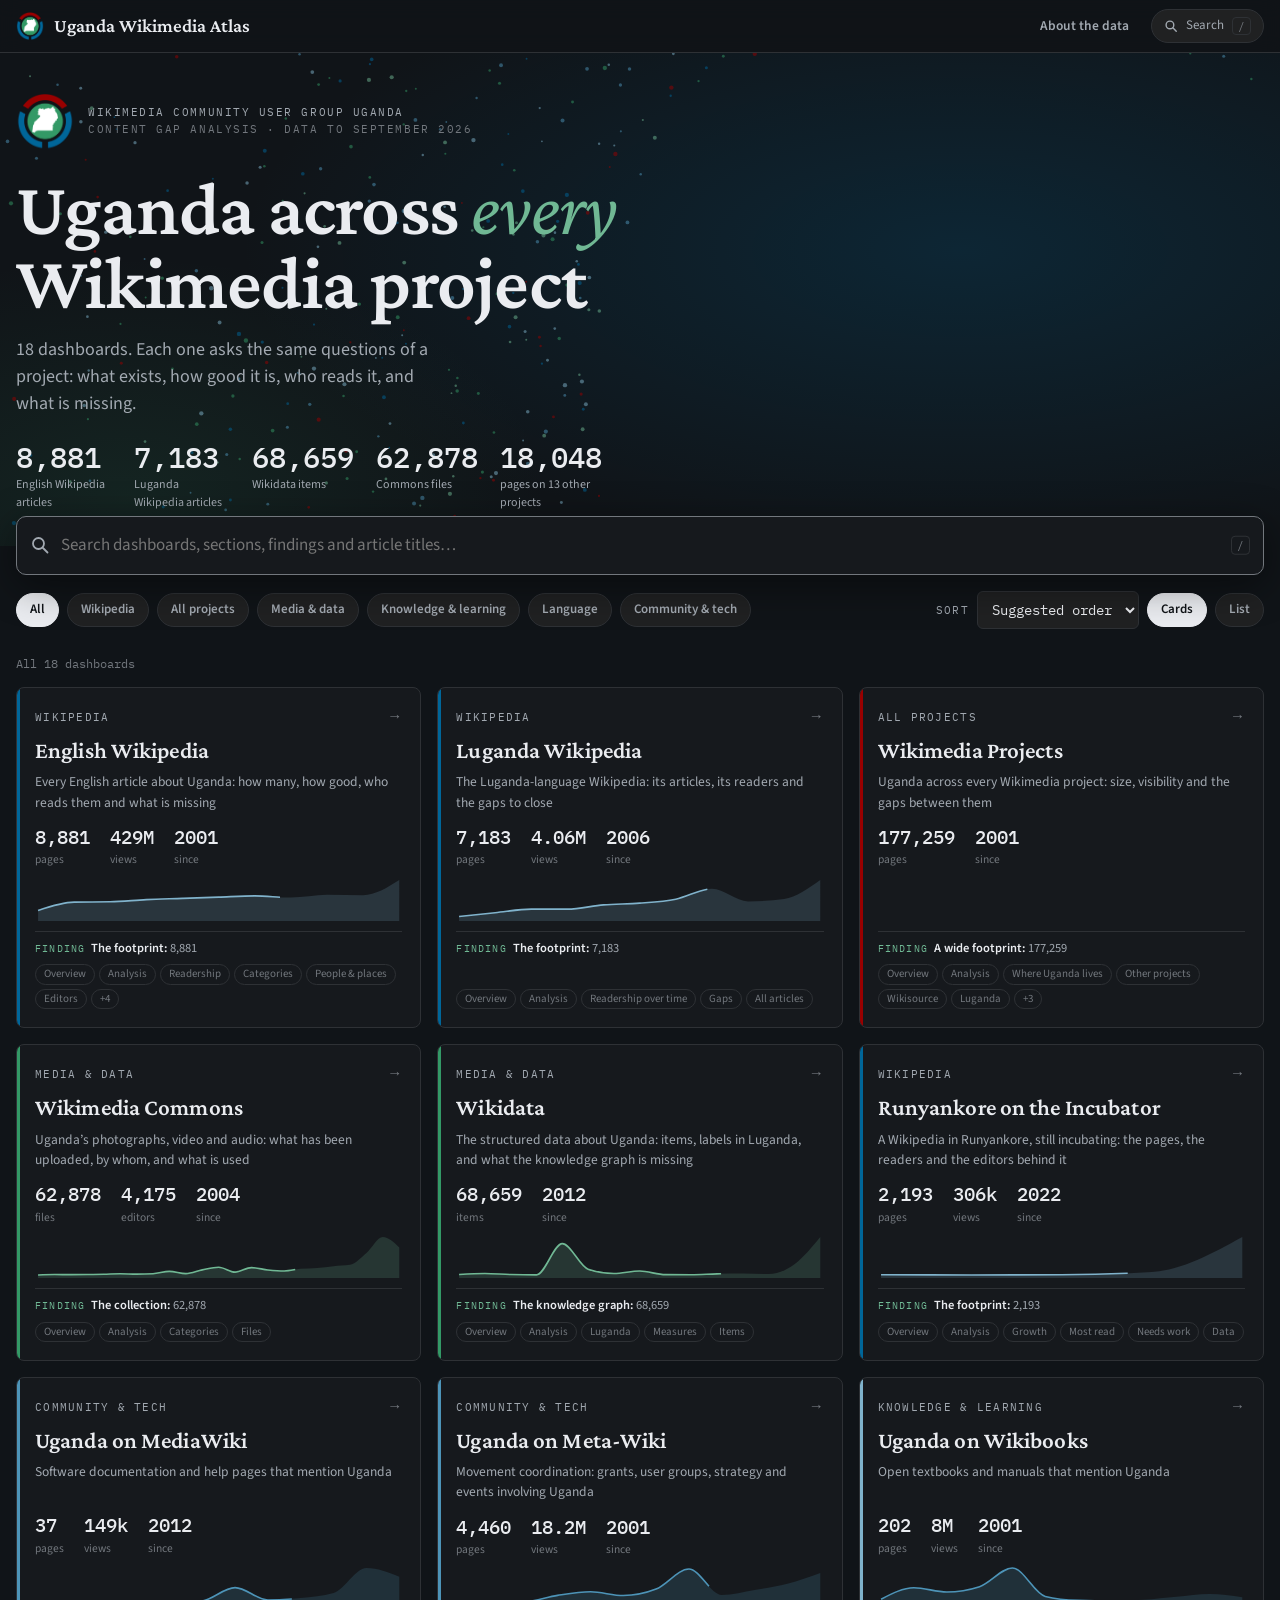
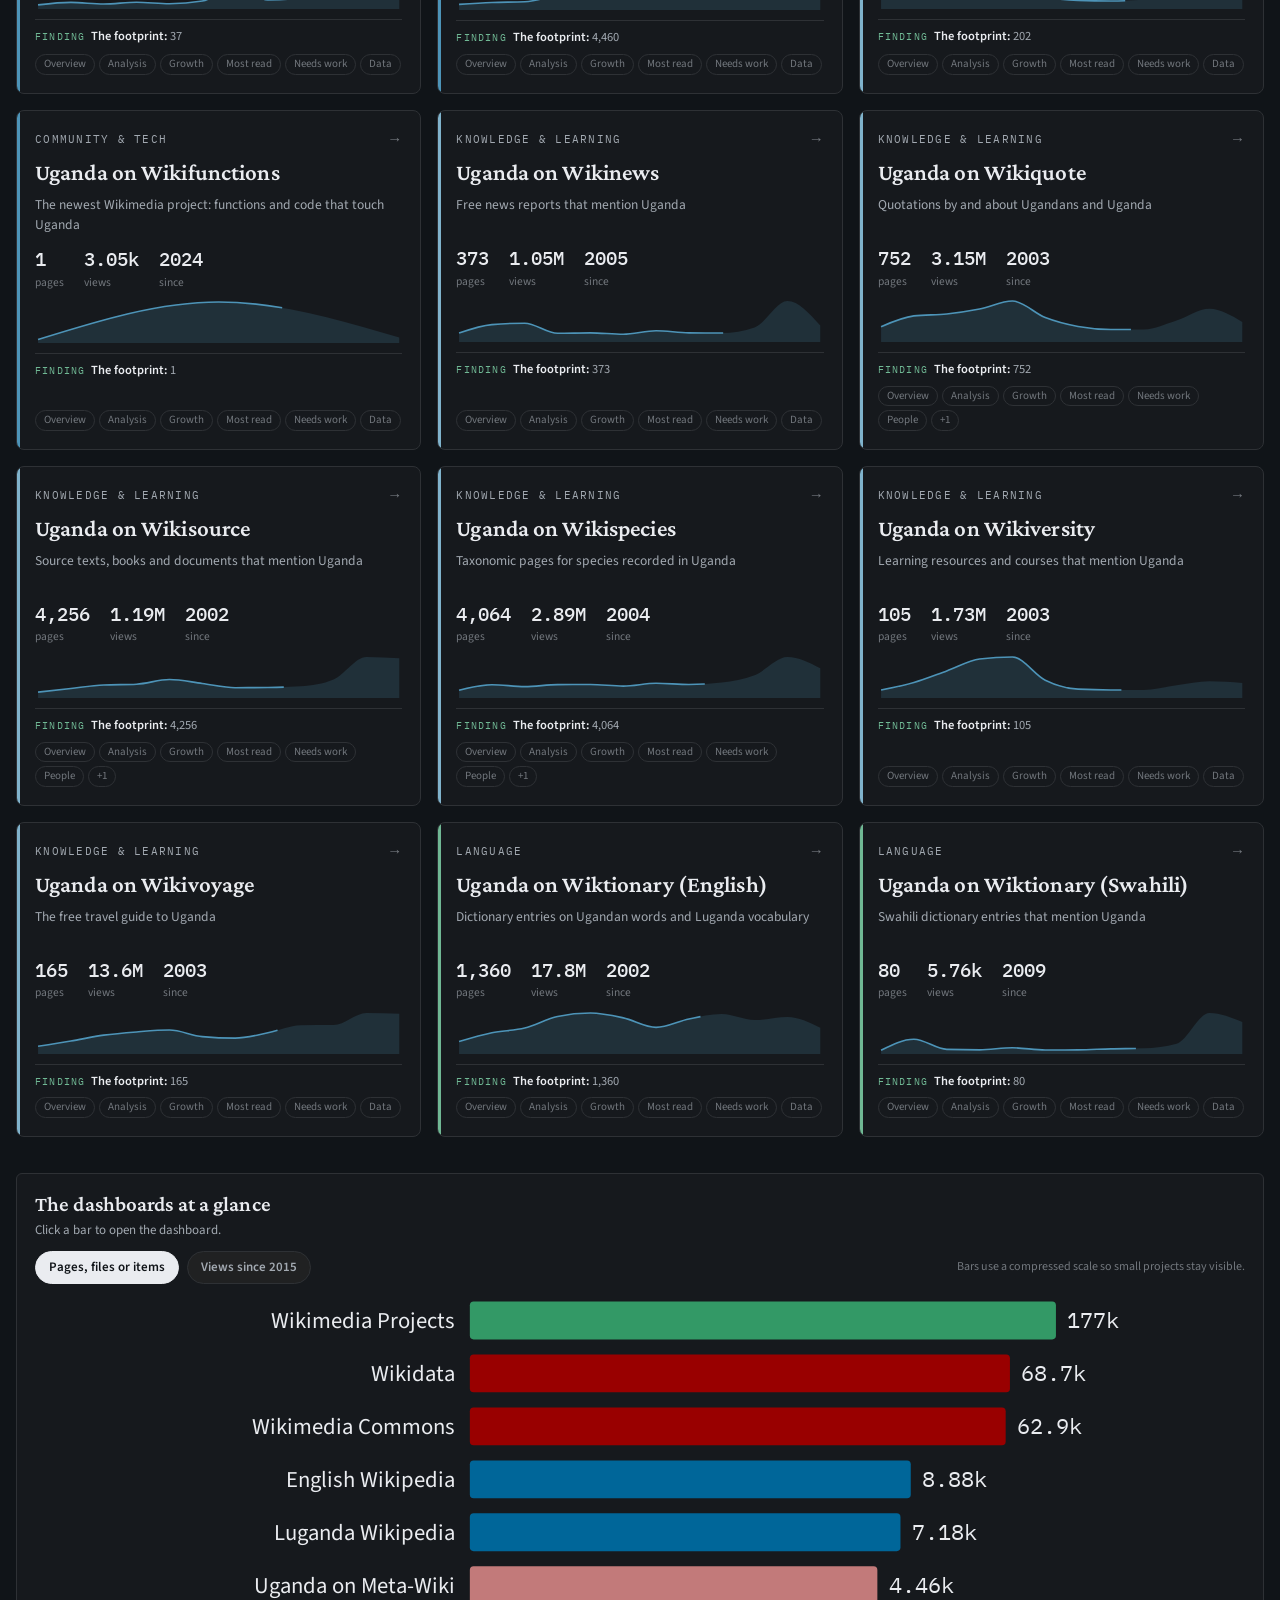
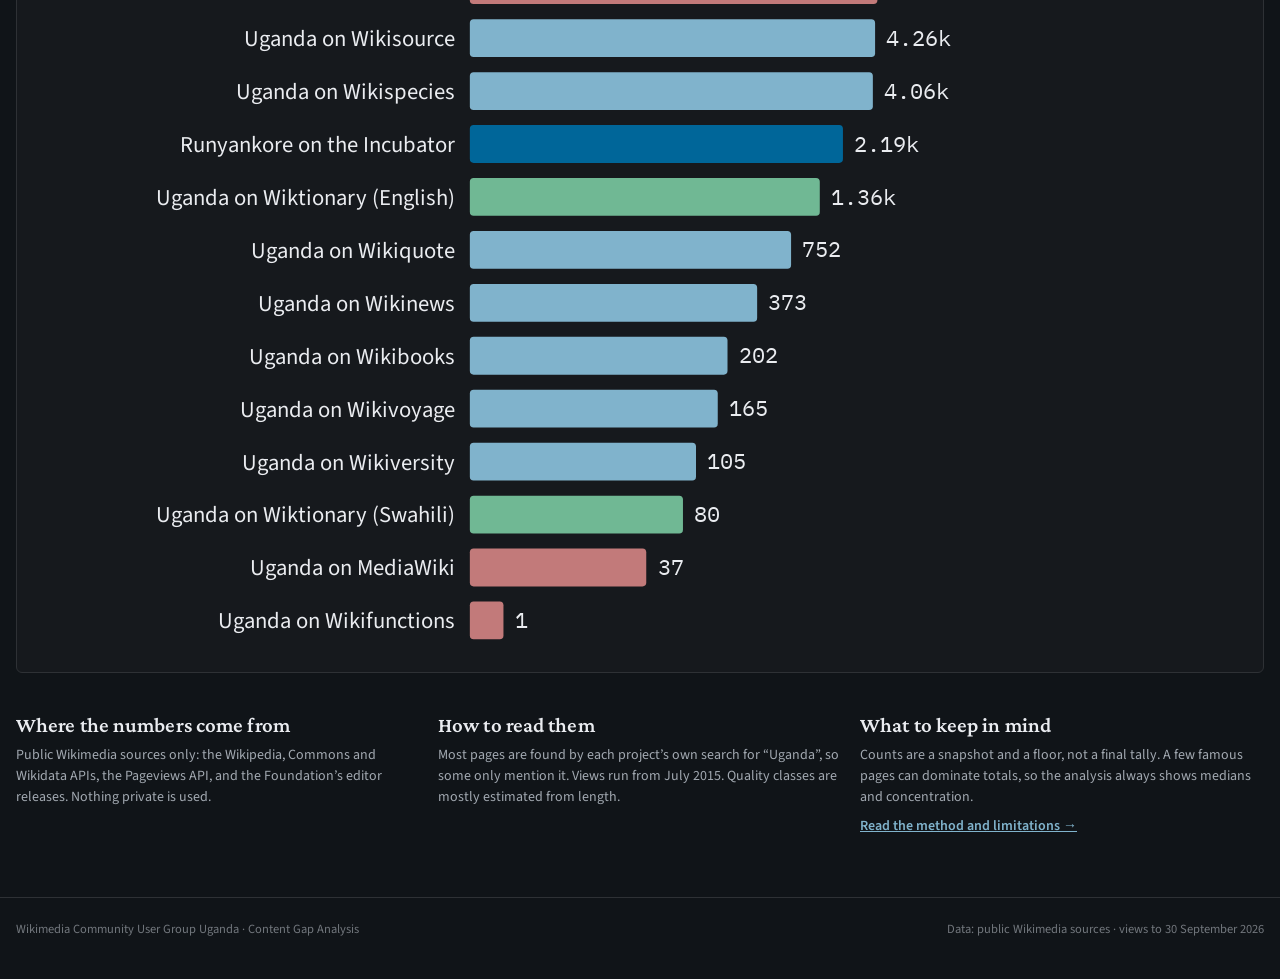
==== index.html @ 06076626 "Add files via upload" ====
<!doctype html><html lang="en"><head><meta charset="utf-8"><meta name="viewport" content="width=device-width,initial-scale=1,viewport-fit=cover"></head><body><title>Uganda Wikimedia Atlas</title>
<meta name="claude:viewport-fit-sides" content="cover">
<style>
@font-face{font-family:'Crimson Pro';font-style:normal;font-weight:600;font-display:swap;src:url([data-uri]) format('woff2')}
@font-face{font-family:'Crimson Pro';font-style:italic;font-weight:400;font-display:swap;src:url([data-uri]) format('woff2')}
@font-face{font-family:'Source Sans 3';font-style:normal;font-weight:400;font-display:swap;src:url([data-uri]) format('woff2')}
@font-face{font-family:'Source Sans 3';font-style:normal;font-weight:600;font-display:swap;src:url([data-uri]) format('woff2')}
@font-face{font-family:'Source Sans 3';font-style:normal;font-weight:700;font-display:swap;src:url([data-uri]) format('woff2')}
@font-face{font-family:'IBM Plex Mono';font-style:normal;font-weight:400;font-display:swap;src:url([data-uri]) format('woff2')}
@font-face{font-family:'IBM Plex Mono';font-style:normal;font-weight:500;font-display:swap;src:url([data-uri]) format('woff2')}


/*FONTS*/
/* Layout: cinematic dark stage; sticky tab rail; each tab is a "reel" with a play control that animates its data through time. */
:root{
  --bg:#101418; --panel:#16191d; --raise:#202122; --line:#2e3135; --mute:#72777d; --soft:#a2a9b1; --fg:#eaecf0; --white:#f8f9fa;
  --red:#990000; --green:#339966; --blue:#006699;
  --red-t:#c27a7a; --green-t:#70b894; --blue-t:#4d94b8; --blue-l:#80b3cc;
  --f-display:"Crimson Pro", "Linux Libertine", Georgia, "Times New Roman", serif;
  --f-body:"Source Sans 3", "Helvetica Neue", Arial, sans-serif;
  --f-data:"IBM Plex Mono", ui-monospace, Menlo, Consolas, monospace;
  color-scheme:dark;
}
*{box-sizing:border-box}
html,body{background:var(--bg);color:var(--fg)}
body{font-family:var(--f-body);font-size:15px;line-height:1.5;margin:0}
body::before{content:"";position:fixed;inset:0 0 auto;height:env(safe-area-inset-top,0px);z-index:10;background:var(--bg)}
.wrap{max-width:1280px;margin:0 auto;padding-left:max(16px,env(safe-area-inset-left,0px));padding-right:max(16px,env(safe-area-inset-right,0px))}
h1,h2,h3{font-family:var(--f-display);font-weight:600;text-wrap:balance;margin:0;letter-spacing:.005em}
h2{font-size:clamp(26px,3.2vw,38px);line-height:1.1}
h3{font-size:21px;line-height:1.2}
p{margin:0}
.lede{color:var(--soft);max-width:68ch}
.eyebrow{font-family:var(--f-data);font-size:11px;letter-spacing:.14em;text-transform:uppercase;color:var(--soft)}
.num{font-family:var(--f-data);font-variant-numeric:tabular-nums}
button,select,input{font:inherit;color:var(--fg)}
:focus-visible{outline:2px solid var(--blue-l);outline-offset:2px}

/* HERO */
.hero{position:relative;overflow:hidden;border-bottom:1px solid var(--line);background:radial-gradient(1200px 500px at 75% 40%, rgba(0,102,153,.22), transparent 60%), radial-gradient(700px 400px at 10% 90%, rgba(51,153,102,.12), transparent 60%), var(--bg)}
.hero canvas{position:absolute;inset:0;width:100%;height:100%}
.hero-inner{position:relative;display:grid;grid-template-columns:minmax(0,1.05fr) minmax(0,1fr);gap:24px;padding-block:40px 34px;min-height:440px;align-items:center}
.brand{display:flex;gap:14px;align-items:center;margin-bottom:22px}
.brand img{width:58px;height:auto;animation:spinIn 1.6s cubic-bezier(.2,.8,.2,1) both}
@keyframes spinIn{from{transform:rotate(-200deg) scale(.4);opacity:0}to{transform:none;opacity:1}}
.hero h1{font-size:clamp(40px,6vw,76px);line-height:.98;letter-spacing:-.01em}
.hero h1 em{font-style:italic;font-weight:400;color:var(--green-t)}
.hero .sub{margin-top:16px;font-size:18px;color:var(--soft);max-width:46ch}
.legend-row{display:flex;flex-wrap:wrap;gap:8px 16px;margin-top:22px;font-size:13px;color:var(--soft)}
.sw{display:inline-block;width:10px;height:10px;border-radius:50%;margin-right:6px;vertical-align:-1px}
.hero-count{margin-top:18px;font-family:var(--f-data);font-size:13px;color:var(--soft)}
.hero-count b{color:var(--fg);font-size:22px;font-weight:500}

/* TABS */
.rail{position:sticky;top:env(safe-area-inset-top,0px);z-index:20;background:rgba(16,20,24,.92);backdrop-filter:blur(10px);border-bottom:1px solid var(--line)}
.rail .wrap{display:flex;gap:12px;align-items:center}
.tabs{display:flex;gap:2px;overflow-x:auto;scrollbar-width:none;flex:1;min-width:0}
.tabs::-webkit-scrollbar{display:none}
.tab{background:none;border:0;padding:14px 12px 12px;color:var(--soft);cursor:pointer;white-space:nowrap;border-bottom:3px solid transparent;font-size:14px;font-weight:600}
.tab:hover{color:var(--fg)}
.tab[aria-selected="true"]{color:var(--fg);border-bottom-color:var(--c,var(--blue))}
.tourbtn{flex:none;display:flex;align-items:center;gap:8px;background:var(--red);border:0;border-radius:999px;padding:8px 14px;font-weight:700;font-size:13px;cursor:pointer}
.tourbtn:hover{filter:brightness(1.15)}
.tourbtn svg{width:12px;height:12px;flex:none}.tourbtn span{white-space:nowrap}
#selSub{width:260px;max-width:100%}

/* SECTIONS */
section.reel{padding-block:34px 60px}
section.reel[hidden]{display:none}
.reel-head{display:flex;flex-wrap:wrap;justify-content:space-between;align-items:flex-end;gap:16px;margin-bottom:22px}
.reel-head>div{min-width:0;max-width:760px}
.reel-head p{margin-top:8px}
.grid{display:grid;gap:18px}
.g2{grid-template-columns:repeat(2,minmax(0,1fr))}
.g3{grid-template-columns:repeat(3,minmax(0,1fr))}
.g4{grid-template-columns:repeat(4,minmax(0,1fr))}
.span2{grid-column:span 2}
.card{background:var(--panel);border:1px solid var(--line);border-radius:6px;padding:18px 18px 14px;min-width:0}
.card h3{margin-bottom:4px}
.card .cap{font-size:13px;color:var(--soft);margin-bottom:10px}
.note{font-size:12.5px;color:var(--mute);margin-top:10px;max-width:90ch}
svg{display:block;width:100%;height:auto;overflow:visible}
svg text{fill:var(--soft);font-family:var(--f-body);font-size:12px}
svg .val{font-family:var(--f-data);fill:var(--fg);font-size:11.5px}
svg .lbl{fill:var(--fg)}
svg .axis line,svg .axis path{stroke:var(--line)}
svg .axis text{fill:var(--mute);font-family:var(--f-data);font-size:10.5px}
svg .grid line{stroke:var(--line);stroke-dasharray:2 3}

/* controls */
.ctrl{display:flex;flex-wrap:wrap;gap:8px;align-items:center}
.btn{background:var(--raise);border:1px solid var(--line);border-radius:999px;padding:6px 13px;font-size:13px;cursor:pointer;color:var(--soft);font-weight:600}
.btn:hover{color:var(--fg);border-color:var(--mute)}
.btn[aria-pressed="true"]{background:var(--fg);color:var(--bg);border-color:var(--fg)}
.play{display:inline-flex;align-items:center;gap:8px;background:var(--blue);border:0;border-radius:999px;padding:8px 16px 8px 12px;font-weight:700;font-size:13.5px;cursor:pointer}
.play:hover{filter:brightness(1.18)}
.play svg{width:14px;height:14px}
select,input[type=search],input[type=text]{background:var(--raise);border:1px solid var(--line);border-radius:6px;padding:8px 10px;font-size:14px;min-width:0}
label.f{display:flex;flex-direction:column;gap:4px;font-size:11px;letter-spacing:.12em;text-transform:uppercase;color:var(--soft);font-family:var(--f-data);min-width:0}
input[type=range]{accent-color:var(--green);width:100%}

/* KPI tiles */
.kpis{display:grid;grid-template-columns:repeat(4,minmax(0,1fr));gap:1px;background:var(--line);border:1px solid var(--line);border-radius:6px;overflow:hidden}
.kpi{background:var(--panel);padding:16px 16px 14px;min-width:0}
.kpi .k{font-family:var(--f-data);font-size:10.5px;letter-spacing:.13em;text-transform:uppercase;color:var(--soft)}
.kpi .v{font-family:var(--f-display);font-size:clamp(30px,3.4vw,44px);font-weight:600;line-height:1.05;margin-top:6px;font-variant-numeric:tabular-nums}
.kpi .d{font-size:12.5px;color:var(--mute)}
.kpi .bar{height:3px;background:var(--raise);margin-top:10px;border-radius:2px;overflow:hidden}
.kpi .bar i{display:block;height:100%;width:0;transition:width 1.2s cubic-bezier(.2,.8,.2,1)}
.summary{font-family:var(--f-display);font-size:21px;line-height:1.35;margin:18px 0 22px;max-width:80ch;color:var(--fg)}
.summary b{font-weight:600;color:var(--green-t)}

/* tables */
.tbl-wrap{overflow-x:auto;max-height:520px;overflow-y:auto;border:1px solid var(--line);border-radius:6px}
table{border-collapse:collapse;width:100%;font-size:13px}
th,td{padding:7px 10px;text-align:left;border-bottom:1px solid var(--line);white-space:nowrap}
th{position:sticky;top:0;background:var(--raise);font-family:var(--f-data);font-size:10.5px;letter-spacing:.08em;text-transform:uppercase;color:var(--soft);cursor:pointer;z-index:1}
td.n{text-align:right;font-family:var(--f-data);font-variant-numeric:tabular-nums}
tr:hover td{background:rgba(0,102,153,.12)}
.pill{display:inline-block;padding:1px 8px;border-radius:999px;font-size:11.5px;font-weight:600}
.pager{display:flex;gap:8px;align-items:center;margin-top:10px;font-size:13px;color:var(--soft)}

/* time-lapse */
.yearbig{font-family:var(--f-display);font-size:clamp(60px,9vw,120px);line-height:.9;font-weight:600;font-variant-numeric:tabular-nums;color:var(--fg)}
.ticker{display:grid;grid-template-columns:repeat(4,minmax(0,1fr));gap:12px;margin:14px 0}
.ticker div{border-left:3px solid var(--c);padding-left:10px;min-width:0}
.ticker .v{font-family:var(--f-data);font-size:20px;font-variant-numeric:tabular-nums}
.ticker .k{font-size:12px;color:var(--soft)}
canvas.full{width:100%;display:block}

.tip{position:fixed;pointer-events:none;z-index:50;background:var(--raise);border:1px solid var(--mute);border-radius:6px;padding:8px 10px;font-size:12.5px;max-width:300px;opacity:0;transition:opacity .12s;box-shadow:0 8px 30px rgba(0,0,0,.5)}
.tip b{font-family:var(--f-display);font-size:16px;font-weight:600;display:block;margin-bottom:2px}
.tip .r{display:flex;justify-content:space-between;gap:14px;color:var(--soft)}
.tip .r span:last-child{color:var(--fg);font-family:var(--f-data)}

.crumbs{display:flex;flex-wrap:wrap;gap:6px;font-size:13px;margin-bottom:8px}
.crumbs button{background:none;border:0;color:var(--blue-l);cursor:pointer;padding:0;font-weight:600}
.crumbs span{color:var(--mute)}
.info dl{display:grid;grid-template-columns:auto 1fr;gap:4px 14px;margin:10px 0 0;font-size:13px}
.info dt{color:var(--soft)} .info dd{margin:0;font-family:var(--f-data);text-align:right}

.method-text{display:grid;grid-template-columns:repeat(2,minmax(0,1fr));gap:18px 30px;margin-top:22px}
.method-text h3{font-size:19px;margin-bottom:6px;color:var(--fg)}
.method-text p{color:var(--soft);font-size:14px}

/* caption overlay for tour/film */
.caption{position:fixed;left:50%;bottom:calc(28px + env(safe-area-inset-bottom,0px));transform:translate(-50%,20px);z-index:60;background:rgba(16,20,24,.94);border:1px solid var(--line);border-left:4px solid var(--red);padding:12px 20px;border-radius:6px;opacity:0;transition:all .5s;max-width:min(760px,calc(100vw - 32px))}
.caption.on{opacity:1;transform:translate(-50%,0)}
.caption .t{font-family:var(--f-display);font-size:24px;font-weight:600;line-height:1.15}
.caption .s{color:var(--soft);font-size:14px;margin-top:2px}
.curtain{position:fixed;inset:0;z-index:70;background:var(--bg);display:flex;flex-direction:column;align-items:center;justify-content:center;gap:18px;text-align:center;opacity:0;pointer-events:none;transition:opacity .8s;padding:24px}
.curtain.on{opacity:1}
.curtain img{width:140px}
.curtain h1{font-size:clamp(40px,6vw,80px)}
.curtain p{color:var(--soft);font-size:20px}
.stopbar{position:fixed;right:max(16px,env(safe-area-inset-right,0px));top:calc(70px + env(safe-area-inset-top,0px));z-index:80}

.search-res{position:absolute;left:0;right:0;top:100%;background:var(--raise);border:1px solid var(--line);border-radius:6px;z-index:30;max-height:300px;overflow:auto}
.search-res button{display:block;width:100%;text-align:left;background:none;border:0;padding:7px 10px;cursor:pointer;font-size:13.5px}
.search-res button:hover{background:rgba(0,102,153,.25)}

@media (max-width:900px){
  .hero-inner{grid-template-columns:1fr;min-height:0;padding-block:28px}
  .hero-inner .spacer{height:260px}
  .g3,.g4{grid-template-columns:repeat(2,minmax(0,1fr))}
  .kpis{grid-template-columns:repeat(2,minmax(0,1fr))}
  .method-text{grid-template-columns:1fr}
}
@media (max-width:640px){
  .g2,.g3,.g4{grid-template-columns:1fr}
  .span2{grid-column:auto}
  .ticker{grid-template-columns:repeat(2,minmax(0,1fr))}
  .tourbtn span{display:none}
}
@media (prefers-reduced-motion:reduce){*{animation-duration:.01ms!important;transition-duration:.01ms!important}}

/* ===== atlas additions ===== */
.topbar{position:sticky;top:env(safe-area-inset-top,0px);z-index:40;background:rgba(16,20,24,.94);backdrop-filter:blur(10px);border-bottom:1px solid var(--line)}
.topbar .wrap{display:flex;align-items:center;gap:14px;height:52px}
.topbar .logo{display:flex;align-items:center;gap:10px;color:var(--fg);text-decoration:none;font-family:var(--f-display);font-weight:600;font-size:19px;white-space:nowrap}
.topbar .logo img{width:28px;height:28px}
.topbar .sp{flex:1}
.topbar a.tl{color:var(--soft);text-decoration:none;font-size:13.5px;font-weight:600;padding:6px 8px;border-radius:6px}
.topbar a.tl:hover{color:var(--fg)}
.sbtn{display:flex;align-items:center;gap:8px;background:var(--raise);border:1px solid var(--line);border-radius:999px;padding:6px 12px;color:var(--soft);cursor:pointer;font-size:13px}
.sbtn:hover{border-color:var(--mute);color:var(--fg)}
.sbtn kbd,.skbd{font-family:var(--f-data);font-size:11px;border:1px solid var(--line);border-radius:4px;padding:0 5px;color:var(--mute)}
a{color:var(--blue-l)}a:hover{color:#fff}
mark{background:rgba(51,153,102,.35);color:#fff;border-radius:2px;padding:0 1px}
.hero.hub{border-bottom:0}
.hero.hub .hero-inner{min-height:430px}
.herostats{display:flex;flex-wrap:wrap;gap:14px 22px;margin-top:26px}
.herostats div{display:flex;flex-direction:column;min-width:0}
.herostats b{font-size:clamp(22px,2.4vw,29px);font-weight:500;color:var(--fg);line-height:1}
.herostats span{font-size:12px;color:var(--soft);margin-top:4px;max-width:16ch}
.searchrow{margin-top:-30px;position:relative;z-index:12;padding-bottom:6px}
.sbox{position:relative}
.sbox input{width:100%;background:var(--panel);border:1px solid var(--mute);border-radius:10px;padding:13px 48px 13px 44px;font-size:16px;box-shadow:0 10px 40px rgba(0,0,0,.45)}
.sbox.big input{font-size:17px;padding-block:16px}
.sbox input:focus{outline:none;border-color:var(--blue-l);box-shadow:0 10px 40px rgba(0,0,0,.45),0 0 0 3px rgba(0,102,153,.35)}
.sico{position:absolute;left:14px;top:50%;transform:translateY(-50%);width:20px;height:20px;color:var(--soft);display:flex}
.sico svg{width:20px;height:20px}
.skbd{position:absolute;right:14px;top:50%;transform:translateY(-50%)}
.spanel{position:absolute;left:0;right:0;top:calc(100% + 6px);background:var(--panel);border:1px solid var(--mute);border-radius:10px;box-shadow:0 20px 60px rgba(0,0,0,.6);max-height:min(70vh,560px);overflow:auto;z-index:50;padding:6px}
.shead{display:flex;justify-content:space-between;font-family:var(--f-data);font-size:10.5px;letter-spacing:.13em;text-transform:uppercase;color:var(--mute);padding:10px 10px 4px}
.sitem{display:flex;gap:12px;align-items:center;width:100%;text-align:left;background:none;border:0;border-radius:6px;padding:8px 10px;cursor:pointer}
.sitem.on,.sitem:hover{background:rgba(0,102,153,.28)}
.sic{flex:none;width:26px;height:26px;border-radius:6px;display:grid;place-items:center;font-size:13px;background:var(--raise);color:var(--blue-l)}
.sic.d{background:var(--blue);color:#fff}.sic.i{color:var(--green-t)}.sic.p{color:var(--red-t)}
.stx{display:flex;flex-direction:column;min-width:0;flex:1}
.sm{font-weight:600;font-size:14.5px;white-space:nowrap;overflow:hidden;text-overflow:ellipsis}
.ss{font-size:12.5px;color:var(--soft);white-space:nowrap;overflow:hidden;text-overflow:ellipsis}
.sgo{color:var(--mute);font-family:var(--f-data);font-size:12px}
.nores,.shint{padding:14px;color:var(--soft);font-size:14px}
.shint{display:flex;flex-wrap:wrap;gap:8px;align-items:center}
.chip{background:var(--raise);border:1px solid var(--line);border-radius:999px;padding:3px 11px;cursor:pointer;font-size:13px;color:var(--soft)}
.chip:hover{color:#fff;border-color:var(--mute)}
.filterbar{display:flex;flex-wrap:wrap;gap:10px 18px;justify-content:space-between;align-items:center;margin-top:16px}
.ctrl.right{align-items:center}
label.f.inline{flex-direction:row;align-items:center;gap:8px}
.hubmain{padding-block:10px 20px}
.rescount{font-family:var(--f-data);font-size:12px;color:var(--mute);margin:10px 0 14px}
.cards{display:grid;grid-template-columns:repeat(3,minmax(0,1fr));gap:16px}
.dcard{display:flex;flex-direction:column;gap:8px;background:var(--panel);border:1px solid var(--line);border-radius:8px;padding:18px;text-decoration:none;color:var(--fg);position:relative;overflow:hidden;transition:transform .25s,border-color .25s,background .25s;min-width:0}
.dcard::before{content:"";position:absolute;left:0;top:0;bottom:0;width:3px;background:var(--blue)}
.dcard[data-g="Media & data"]::before{background:var(--green)}
.dcard[data-g="All projects"]::before{background:var(--red)}
.dcard[data-g="Language"]::before{background:var(--green-t)}
.dcard[data-g="Community & tech"]::before{background:var(--blue-t)}
.dcard[data-g="Knowledge & learning"]::before{background:var(--blue-l)}
.dcard:hover{transform:translateY(-3px);border-color:var(--mute);background:#1b1f24;color:var(--fg)}
.ctop{display:flex;justify-content:space-between;align-items:center}
.tag{font-family:var(--f-data);font-size:10.5px;letter-spacing:.12em;text-transform:uppercase;color:var(--soft)}
.arrow{color:var(--mute);transition:transform .25s,color .25s}.dcard:hover .arrow{transform:translateX(4px);color:#fff}
.dcard h3{font-size:23px}
.csub{color:var(--soft);font-size:13.5px;min-height:2.9em;display:-webkit-box;-webkit-line-clamp:2;-webkit-box-orient:vertical;overflow:hidden}
.cstats{display:flex;gap:20px;margin-top:2px}
.cstats div{display:flex;flex-direction:column;min-width:0}
.cstats b{font-size:19px;font-weight:500}.cstats span{font-size:11.5px;color:var(--mute)}
.cspark{height:46px}
.cfind{font-size:12.5px;color:var(--soft);border-top:1px solid var(--line);padding-top:8px;line-height:1.35}
.cfind .k{font-family:var(--f-data);font-size:10px;letter-spacing:.12em;text-transform:uppercase;color:var(--green-t);margin-right:6px}
.cfind b{color:var(--fg);font-weight:600}
.ctabs{display:flex;flex-wrap:wrap;gap:4px;margin-top:auto}
.ctabs span{font-size:11px;color:var(--mute);border:1px solid var(--line);border-radius:999px;padding:1px 8px}
.cards.list{grid-template-columns:1fr}
.cards.list .dcard{display:grid;grid-template-columns:minmax(0,1.3fr) minmax(0,1.6fr) auto 170px;align-items:center;gap:6px 22px}
.cards.list .ctop,.cards.list .cfind,.cards.list .ctabs{display:none}
.cards.list .csub{min-height:0}.cards.list h3{font-size:20px}
.empty.big{padding:40px;text-align:center;color:var(--soft);border:1px dashed var(--line);border-radius:8px;grid-column:1/-1}
.glance{padding-block:16px 10px}
.aboutstrip{padding-block:30px 60px}
.aboutstrip h3{margin-bottom:6px}.aboutstrip p{color:var(--soft);font-size:14px}
.lnk{display:inline-block;margin-top:8px;font-weight:600;font-size:14px}
/* dashboard page */
.dhero{border-bottom:1px solid var(--line);background:radial-gradient(900px 300px at 85% 0%,rgba(0,102,153,.2),transparent 60%),var(--bg);padding-block:22px 22px}
.crumbs a{color:var(--blue-l);text-decoration:none;font-weight:600}
.dtitle{display:flex;justify-content:space-between;gap:30px;align-items:flex-end;flex-wrap:wrap}
.dtitle h1{font-size:clamp(34px,5vw,58px);line-height:1;margin:6px 0 10px}
.dtitle>div:first-child{min-width:0;max-width:760px}
.dmini{width:220px;flex:none}.dmini .big{font-size:40px}
.dsp{height:46px;margin-top:4px}
.dmain{padding-block:28px 40px;min-height:60vh}
.blocks{display:grid;grid-template-columns:repeat(2,minmax(0,1fr));gap:18px}
.bk{min-width:0}.bk.full{grid-column:1/-1}
.reel-head h2{margin-bottom:0}.reel-head{margin-bottom:16px}
.vizbar{display:flex;flex-wrap:wrap;gap:10px 16px;align-items:center;margin-bottom:10px}
.vizbar .grow{flex:1;min-width:140px}
.tinfo{font-size:12px;color:var(--mute)}
.yrl{font-size:20px;min-width:3.5ch}
.blk.card h3{font-size:22px}
.vizbox{min-width:0}
.donut{display:grid;grid-template-columns:minmax(150px,200px) minmax(0,1fr);gap:18px;align-items:center}
.legend{list-style:none;margin:0;padding:0;display:flex;flex-direction:column;gap:6px;font-size:13px}
.legend li{display:flex;gap:8px;align-items:baseline;min-width:0}
.legend .lt{flex:1;min-width:0;overflow:hidden;text-overflow:ellipsis;white-space:nowrap}
.legend .lv{font-family:var(--f-data);font-size:12px;color:var(--soft)}.legend .lv i{font-style:normal;color:var(--mute)}
.legend.inline{flex-direction:row;flex-wrap:wrap;gap:6px 16px;margin-top:10px}
.actions{margin:12px 0 0;padding:0;list-style:none;font-size:13px;color:var(--soft);display:grid;gap:4px}
.actions b{color:var(--fg);font-weight:600}
details.tdet,details.xdet{margin-top:12px}
details>summary{cursor:pointer;color:var(--soft);font-size:13px;font-weight:600;list-style:none;padding:6px 0}
details>summary::before{content:"▸ ";color:var(--mute)}details[open]>summary::before{content:"▾ "}
details>summary:hover{color:#fff}
.tblbar,.xbar{display:flex;flex-wrap:wrap;gap:10px;align-items:center;margin-bottom:8px}
.tsearch,.xsearch{min-width:200px;flex:1;max-width:420px}
.xbar details{margin:0}
.tinfo{margin-left:auto}
td.wrapc{white-space:normal;min-width:220px;max-width:420px}
td a{color:var(--blue-l);text-decoration:none}td a:hover{text-decoration:underline}
th.nosort{cursor:default}
td.empty{text-align:center;color:var(--soft);padding:24px}
tbody tr[data-i]{cursor:pointer}
svg.mini{display:inline-block;width:70px;height:18px;vertical-align:middle}
.xhead{display:flex;justify-content:space-between;gap:12px;align-items:flex-start}
.xstat{font-family:var(--f-data);font-size:12px;color:var(--soft)}
.prog{height:3px;background:var(--raise);border-radius:2px;overflow:hidden;margin:6px 0 12px}.prog i{display:block;height:100%;width:0;background:var(--green);transition:width .3s}
.fgrid{display:grid;grid-template-columns:repeat(auto-fill,minmax(180px,1fr));gap:10px;margin-top:8px}
.colbox{display:grid;grid-template-columns:repeat(auto-fill,minmax(210px,1fr));gap:4px 14px;margin-top:8px;max-height:220px;overflow:auto}
.chk{display:flex;gap:8px;align-items:center;font-size:13px;color:var(--soft)}
.xtbl{max-height:640px}
.xchart .ctrl{margin-bottom:8px}
.pager select{padding:5px 8px;font-size:13px}
.drawer{position:fixed;right:0;top:0;bottom:0;width:min(440px,100vw);background:var(--panel);border-left:1px solid var(--mute);z-index:90;overflow:auto;padding:18px;box-shadow:-20px 0 60px rgba(0,0,0,.5)}
.drawer[hidden]{display:none}
.dhead{display:flex;justify-content:space-between;gap:12px;align-items:flex-start;margin-bottom:8px}
.drawer dl{display:grid;grid-template-columns:minmax(0,.9fr) minmax(0,1.3fr);gap:6px 12px;font-size:13px;margin:14px 0 0}
.drawer dt{color:var(--soft)}.drawer dd{margin:0;font-family:var(--f-data);word-break:break-word}
.dlink{font-size:13px;font-weight:600}
.dspark{margin:6px 0 4px}
/* insights */
.insights{margin-top:18px}
.icard{background:var(--panel);border:1px solid var(--line);border-top:3px solid var(--c);border-radius:6px;padding:16px 18px 18px;min-width:0}
.ihead{display:flex;gap:10px;align-items:baseline}
.inum{font-family:var(--f-data);font-size:11px;color:var(--c);filter:brightness(1.5)}
.icard h3{font-size:19px}
.istat{font-family:var(--f-display);font-size:clamp(34px,4vw,50px);font-weight:600;line-height:1.05;margin:10px 0 8px;color:var(--fg);overflow-wrap:anywhere}
.icard p{color:var(--soft);font-size:14px}
/* english overview picker */
.pickcard .picker{display:grid;grid-template-columns:minmax(0,1fr) minmax(0,1.3fr) auto;gap:16px;align-items:end}
.rel{position:relative}
.subin{width:100%}
.search-res{position:absolute;left:0;right:0;top:100%;background:var(--raise);border:1px solid var(--line);border-radius:6px;z-index:30;max-height:300px;overflow:auto}
.search-res button{display:flex;justify-content:space-between;width:100%;text-align:left;background:none;border:0;padding:7px 10px;cursor:pointer;font-size:13.5px}
.search-res button:hover{background:rgba(0,102,153,.25)}.rc{color:var(--mute);font-family:var(--f-data)}
.eng .summary{margin-top:18px}
/* palette */
.palette{position:fixed;inset:0;z-index:100;background:rgba(10,12,15,.8);backdrop-filter:blur(4px);display:flex;justify-content:center;align-items:flex-start;padding:12vh 16px 0}
.pbox{width:min(720px,100%)}
/* about, nav */
.about{padding-block:30px 60px}.asec{margin-bottom:42px}.asec h2{margin-bottom:14px}.asec>p{color:var(--soft);margin-bottom:14px;max-width:80ch}
.asec .card p,.asec .card .cap{color:var(--soft);font-size:14px}
.dnext{display:grid;grid-template-columns:repeat(3,minmax(0,1fr));gap:14px;padding-block:20px 60px}
.pn{display:flex;flex-direction:column;gap:2px;background:var(--panel);border:1px solid var(--line);border-radius:8px;padding:14px 16px;text-decoration:none;color:var(--fg)}
.pn:hover{border-color:var(--mute)}.pn span{font-family:var(--f-data);font-size:10.5px;letter-spacing:.12em;text-transform:uppercase;color:var(--mute)}
.pn.r{text-align:right}.pn.mid{text-align:center}
.loading{padding:60px 0;color:var(--soft)}
.sitefoot{border-top:1px solid var(--line);padding:22px 0 40px;color:var(--mute);font-size:12.5px}
.sitefoot .wrap{display:flex;flex-wrap:wrap;justify-content:space-between;gap:10px}
@media (max-width:980px){.cards{grid-template-columns:repeat(2,minmax(0,1fr))}.cards.list .dcard{grid-template-columns:1fr 1fr}.pickcard .picker{grid-template-columns:1fr}}
@media (max-width:720px){.cards{grid-template-columns:1fr}.blocks{grid-template-columns:1fr}.dnext{grid-template-columns:1fr}.donut{grid-template-columns:1fr}.dmini{display:none}.hero.hub .hero-inner{min-height:0}.searchrow{margin-top:-10px}.cards.list .dcard{grid-template-columns:1fr}.topbar a.tl{display:none}.sbtn span.t{display:none}}

.kpis.k6,.kpis.k3,.kpis.k9{grid-template-columns:repeat(3,minmax(0,1fr))}.kpis.k5{grid-template-columns:repeat(5,minmax(0,1fr))}@media (max-width:900px){.kpis.k6,.kpis.k3,.kpis.k9,.kpis.k5{grid-template-columns:repeat(2,minmax(0,1fr))}}

.vizbox>svg{max-width:980px}

</style>
<div class="topbar"><div class="wrap"><a class="logo" href="#"><img src="[data-uri]" alt="" width="28" height="28">Uganda Wikimedia Atlas</a><span class="sp"></span><a class="tl" href="#about">About the data</a><button class="sbtn" id="openSearch" type="button" aria-label="Search"><svg width="14" height="14" viewBox="0 0 20 20" aria-hidden="true"><circle cx="8.5" cy="8.5" r="5.5" fill="none" stroke="currentColor" stroke-width="2"/><path d="M13 13l4.5 4.5" stroke="currentColor" stroke-width="2" stroke-linecap="round"/></svg><span class="t">Search</span><kbd>/</kbd></button></div></div>
<div id="app"><div class="wrap loading">Loading the atlas…</div></div>
<footer class="sitefoot"><div class="wrap"><span>Wikimedia Community User Group Uganda · Content Gap Analysis</span><span>Data: public Wikimedia sources · views to 30 September 2026</span></div></footer>
<div class="tip" id="tip" role="tooltip"></div>
<script>window.LOGO="[data-uri]";</script>
<script>// https://d3js.org v7.8.5 Copyright 2010-2023 Mike Bostock
!function(t,n){"object"==typeof exports&&"undefined"!=typeof module?n(exports):"function"==typeof define&&define.amd?define(["exports"],n):n((t="undefined"!=typeof globalThis?globalThis:t||self).d3=t.d3||{})}(this,(function(t){"use strict";function n(t,n){return null==t||null==n?NaN:t<n?-1:t>n?1:t>=n?0:NaN}function e(t,n){return null==t||null==n?NaN:n<t?-1:n>t?1:n>=t?0:NaN}function r(t){let r,o,a;function u(t,n,e=0,i=t.length){if(e<i){if(0!==r(n,n))return i;do{const r=e+i>>>1;o(t[r],n)<0?e=r+1:i=r}while(e<i)}return e}return 2!==t.length?(r=n,o=(e,r)=>n(t(e),r),a=(n,e)=>t(n)-e):(r=t===n||t===e?t:i,o=t,a=t),{left:u,center:function(t,n,e=0,r=t.length){const i=u(t,n,e,r-1);return i>e&&a(t[i-1],n)>-a(t[i],n)?i-1:i},right:function(t,n,e=0,i=t.length){if(e<i){if(0!==r(n,n))return i;do{const r=e+i>>>1;o(t[r],n)<=0?e=r+1:i=r}while(e<i)}return e}}}function i(){return 0}function o(t){return null===t?NaN:+t}const a=r(n),u=a.right,c=a.left,f=r(o).center;var s=u;const l=d(y),h=d((function(t){const n=y(t);return(t,e,r,i,o)=>{n(t,e,(r<<=2)+0,(i<<=2)+0,o<<=2),n(t,e,r+1,i+1,o),n(t,e,r+2,i+2,o),n(t,e,r+3,i+3,o)}}));function d(t){return function(n,e,r=e){if(!((e=+e)>=0))throw new RangeError("invalid rx");if(!((r=+r)>=0))throw new RangeError("invalid ry");let{data:i,width:o,height:a}=n;if(!((o=Math.floor(o))>=0))throw new RangeError("invalid width");if(!((a=Math.floor(void 0!==a?a:i.length/o))>=0))throw new RangeError("invalid height");if(!o||!a||!e&&!r)return n;const u=e&&t(e),c=r&&t(r),f=i.slice();return u&&c?(p(u,f,i,o,a),p(u,i,f,o,a),p(u,f,i,o,a),g(c,i,f,o,a),g(c,f,i,o,a),g(c,i,f,o,a)):u?(p(u,i,f,o,a),p(u,f,i,o,a),p(u,i,f,o,a)):c&&(g(c,i,f,o,a),g(c,f,i,o,a),g(c,i,f,o,a)),n}}function p(t,n,e,r,i){for(let o=0,a=r*i;o<a;)t(n,e,o,o+=r,1)}function g(t,n,e,r,i){for(let o=0,a=r*i;o<r;++o)t(n,e,o,o+a,r)}function y(t){const n=Math.floor(t);if(n===t)return function(t){const n=2*t+1;return(e,r,i,o,a)=>{if(!((o-=a)>=i))return;let u=t*r[i];const c=a*t;for(let t=i,n=i+c;t<n;t+=a)u+=r[Math.min(o,t)];for(let t=i,f=o;t<=f;t+=a)u+=r[Math.min(o,t+c)],e[t]=u/n,u-=r[Math.max(i,t-c)]}}(t);const e=t-n,r=2*t+1;return(t,i,o,a,u)=>{if(!((a-=u)>=o))return;let c=n*i[o];const f=u*n,s=f+u;for(let t=o,n=o+f;t<n;t+=u)c+=i[Math.min(a,t)];for(let n=o,l=a;n<=l;n+=u)c+=i[Math.min(a,n+f)],t[n]=(c+e*(i[Math.max(o,n-s)]+i[Math.min(a,n+s)]))/r,c-=i[Math.max(o,n-f)]}}function v(t,n){let e=0;if(void 0===n)for(let n of t)null!=n&&(n=+n)>=n&&++e;else{let r=-1;for(let i of t)null!=(i=n(i,++r,t))&&(i=+i)>=i&&++e}return e}function _(t){return 0|t.length}function b(t){return!(t>0)}function m(t){return"object"!=typeof t||"length"in t?t:Array.from(t)}function x(t,n){let e,r=0,i=0,o=0;if(void 0===n)for(let n of t)null!=n&&(n=+n)>=n&&(e=n-i,i+=e/++r,o+=e*(n-i));else{let a=-1;for(let u of t)null!=(u=n(u,++a,t))&&(u=+u)>=u&&(e=u-i,i+=e/++r,o+=e*(u-i))}if(r>1)return o/(r-1)}function w(t,n){const e=x(t,n);return e?Math.sqrt(e):e}function M(t,n){let e,r;if(void 0===n)for(const n of t)null!=n&&(void 0===e?n>=n&&(e=r=n):(e>n&&(e=n),r<n&&(r=n)));else{let i=-1;for(let o of t)null!=(o=n(o,++i,t))&&(void 0===e?o>=o&&(e=r=o):(e>o&&(e=o),r<o&&(r=o)))}return[e,r]}class T{constructor(){this._partials=new Float64Array(32),this._n=0}add(t){const n=this._partials;let e=0;for(let r=0;r<this._n&&r<32;r++){const i=n[r],o=t+i,a=Math.abs(t)<Math.abs(i)?t-(o-i):i-(o-t);a&&(n[e++]=a),t=o}return n[e]=t,this._n=e+1,this}valueOf(){const t=this._partials;let n,e,r,i=this._n,o=0;if(i>0){for(o=t[--i];i>0&&(n=o,e=t[--i],o=n+e,r=e-(o-n),!r););i>0&&(r<0&&t[i-1]<0||r>0&&t[i-1]>0)&&(e=2*r,n=o+e,e==n-o&&(o=n))}return o}}class InternMap extends Map{constructor(t,n=N){if(super(),Object.defineProperties(this,{_intern:{value:new Map},_key:{value:n}}),null!=t)for(const[n,e]of t)this.set(n,e)}get(t){return super.get(A(this,t))}has(t){return super.has(A(this,t))}set(t,n){return super.set(S(this,t),n)}delete(t){return super.delete(E(this,t))}}class InternSet extends Set{constructor(t,n=N){if(super(),Object.defineProperties(this,{_intern:{value:new Map},_key:{value:n}}),null!=t)for(const n of t)this.add(n)}has(t){return super.has(A(this,t))}add(t){return super.add(S(this,t))}delete(t){return super.delete(E(this,t))}}function A({_intern:t,_key:n},e){const r=n(e);return t.has(r)?t.get(r):e}function S({_intern:t,_key:n},e){const r=n(e);return t.has(r)?t.get(r):(t.set(r,e),e)}function E({_intern:t,_key:n},e){const r=n(e);return t.has(r)&&(e=t.get(r),t.delete(r)),e}function N(t){return null!==t&&"object"==typeof t?t.valueOf():t}function k(t){return t}function C(t,...n){return F(t,k,k,n)}function P(t,...n){return F(t,Array.from,k,n)}function z(t,n){for(let e=1,r=n.length;e<r;++e)t=t.flatMap((t=>t.pop().map((([n,e])=>[...t,n,e]))));return t}function $(t,n,...e){return F(t,k,n,e)}function D(t,n,...e){return F(t,Array.from,n,e)}function R(t){if(1!==t.length)throw new Error("duplicate key");return t[0]}function F(t,n,e,r){return function t(i,o){if(o>=r.length)return e(i);const a=new InternMap,u=r[o++];let c=-1;for(const t of i){const n=u(t,++c,i),e=a.get(n);e?e.push(t):a.set(n,[t])}for(const[n,e]of a)a.set(n,t(e,o));return n(a)}(t,0)}function q(t,n){return Array.from(n,(n=>t[n]))}function U(t,...n){if("function"!=typeof t[Symbol.iterator])throw new TypeError("values is not iterable");t=Array.from(t);let[e]=n;if(e&&2!==e.length||n.length>1){const r=Uint32Array.from(t,((t,n)=>n));return n.length>1?(n=n.map((n=>t.map(n))),r.sort(((t,e)=>{for(const r of n){const n=O(r[t],r[e]);if(n)return n}}))):(e=t.map(e),r.sort(((t,n)=>O(e[t],e[n])))),q(t,r)}return t.sort(I(e))}function I(t=n){if(t===n)return O;if("function"!=typeof t)throw new TypeError("compare is not a function");return(n,e)=>{const r=t(n,e);return r||0===r?r:(0===t(e,e))-(0===t(n,n))}}function O(t,n){return(null==t||!(t>=t))-(null==n||!(n>=n))||(t<n?-1:t>n?1:0)}var B=Array.prototype.slice;function Y(t){return()=>t}const L=Math.sqrt(50),j=Math.sqrt(10),H=Math.sqrt(2);function X(t,n,e){const r=(n-t)/Math.max(0,e),i=Math.floor(Math.log10(r)),o=r/Math.pow(10,i),a=o>=L?10:o>=j?5:o>=H?2:1;let u,c,f;return i<0?(f=Math.pow(10,-i)/a,u=Math.round(t*f),c=Math.round(n*f),u/f<t&&++u,c/f>n&&--c,f=-f):(f=Math.pow(10,i)*a,u=Math.round(t/f),c=Math.round(n/f),u*f<t&&++u,c*f>n&&--c),c<u&&.5<=e&&e<2?X(t,n,2*e):[u,c,f]}function G(t,n,e){if(!((e=+e)>0))return[];if((t=+t)===(n=+n))return[t];const r=n<t,[i,o,a]=r?X(n,t,e):X(t,n,e);if(!(o>=i))return[];const u=o-i+1,c=new Array(u);if(r)if(a<0)for(let t=0;t<u;++t)c[t]=(o-t)/-a;else for(let t=0;t<u;++t)c[t]=(o-t)*a;else if(a<0)for(let t=0;t<u;++t)c[t]=(i+t)/-a;else for(let t=0;t<u;++t)c[t]=(i+t)*a;return c}function V(t,n,e){return X(t=+t,n=+n,e=+e)[2]}function W(t,n,e){e=+e;const r=(n=+n)<(t=+t),i=r?V(n,t,e):V(t,n,e);return(r?-1:1)*(i<0?1/-i:i)}function Z(t,n,e){let r;for(;;){const i=V(t,n,e);if(i===r||0===i||!isFinite(i))return[t,n];i>0?(t=Math.floor(t/i)*i,n=Math.ceil(n/i)*i):i<0&&(t=Math.ceil(t*i)/i,n=Math.floor(n*i)/i),r=i}}function K(t){return Math.max(1,Math.ceil(Math.log(v(t))/Math.LN2)+1)}function Q(){var t=k,n=M,e=K;function r(r){Array.isArray(r)||(r=Array.from(r));var i,o,a,u=r.length,c=new Array(u);for(i=0;i<u;++i)c[i]=t(r[i],i,r);var f=n(c),l=f[0],h=f[1],d=e(c,l,h);if(!Array.isArray(d)){const t=h,e=+d;if(n===M&&([l,h]=Z(l,h,e)),(d=G(l,h,e))[0]<=l&&(a=V(l,h,e)),d[d.length-1]>=h)if(t>=h&&n===M){const t=V(l,h,e);isFinite(t)&&(t>0?h=(Math.floor(h/t)+1)*t:t<0&&(h=(Math.ceil(h*-t)+1)/-t))}else d.pop()}for(var p=d.length,g=0,y=p;d[g]<=l;)++g;for(;d[y-1]>h;)--y;(g||y<p)&&(d=d.slice(g,y),p=y-g);var v,_=new Array(p+1);for(i=0;i<=p;++i)(v=_[i]=[]).x0=i>0?d[i-1]:l,v.x1=i<p?d[i]:h;if(isFinite(a)){if(a>0)for(i=0;i<u;++i)null!=(o=c[i])&&l<=o&&o<=h&&_[Math.min(p,Math.floor((o-l)/a))].push(r[i]);else if(a<0)for(i=0;i<u;++i)if(null!=(o=c[i])&&l<=o&&o<=h){const t=Math.floor((l-o)*a);_[Math.min(p,t+(d[t]<=o))].push(r[i])}}else for(i=0;i<u;++i)null!=(o=c[i])&&l<=o&&o<=h&&_[s(d,o,0,p)].push(r[i]);return _}return r.value=function(n){return arguments.length?(t="function"==typeof n?n:Y(n),r):t},r.domain=function(t){return arguments.length?(n="function"==typeof t?t:Y([t[0],t[1]]),r):n},r.thresholds=function(t){return arguments.length?(e="function"==typeof t?t:Y(Array.isArray(t)?B.call(t):t),r):e},r}function J(t,n){let e;if(void 0===n)for(const n of t)null!=n&&(e<n||void 0===e&&n>=n)&&(e=n);else{let r=-1;for(let i of t)null!=(i=n(i,++r,t))&&(e<i||void 0===e&&i>=i)&&(e=i)}return e}function tt(t,n){let e,r=-1,i=-1;if(void 0===n)for(const n of t)++i,null!=n&&(e<n||void 0===e&&n>=n)&&(e=n,r=i);else for(let o of t)null!=(o=n(o,++i,t))&&(e<o||void 0===e&&o>=o)&&(e=o,r=i);return r}function nt(t,n){let e;if(void 0===n)for(const n of t)null!=n&&(e>n||void 0===e&&n>=n)&&(e=n);else{let r=-1;for(let i of t)null!=(i=n(i,++r,t))&&(e>i||void 0===e&&i>=i)&&(e=i)}return e}function et(t,n){let e,r=-1,i=-1;if(void 0===n)for(const n of t)++i,null!=n&&(e>n||void 0===e&&n>=n)&&(e=n,r=i);else for(let o of t)null!=(o=n(o,++i,t))&&(e>o||void 0===e&&o>=o)&&(e=o,r=i);return r}function rt(t,n,e=0,r=1/0,i){if(n=Math.floor(n),e=Math.floor(Math.max(0,e)),r=Math.floor(Math.min(t.length-1,r)),!(e<=n&&n<=r))return t;for(i=void 0===i?O:I(i);r>e;){if(r-e>600){const o=r-e+1,a=n-e+1,u=Math.log(o),c=.5*Math.exp(2*u/3),f=.5*Math.sqrt(u*c*(o-c)/o)*(a-o/2<0?-1:1);rt(t,n,Math.max(e,Math.floor(n-a*c/o+f)),Math.min(r,Math.floor(n+(o-a)*c/o+f)),i)}const o=t[n];let a=e,u=r;for(it(t,e,n),i(t[r],o)>0&&it(t,e,r);a<u;){for(it(t,a,u),++a,--u;i(t[a],o)<0;)++a;for(;i(t[u],o)>0;)--u}0===i(t[e],o)?it(t,e,u):(++u,it(t,u,r)),u<=n&&(e=u+1),n<=u&&(r=u-1)}return t}function it(t,n,e){const r=t[n];t[n]=t[e],t[e]=r}function ot(t,e=n){let r,i=!1;if(1===e.length){let o;for(const a of t){const t=e(a);(i?n(t,o)>0:0===n(t,t))&&(r=a,o=t,i=!0)}}else for(const n of t)(i?e(n,r)>0:0===e(n,n))&&(r=n,i=!0);return r}function at(t,n,e){if(t=Float64Array.from(function*(t,n){if(void 0===n)for(let n of t)null!=n&&(n=+n)>=n&&(yield n);else{let e=-1;for(let r of t)null!=(r=n(r,++e,t))&&(r=+r)>=r&&(yield r)}}(t,e)),(r=t.length)&&!isNaN(n=+n)){if(n<=0||r<2)return nt(t);if(n>=1)return J(t);var r,i=(r-1)*n,o=Math.floor(i),a=J(rt(t,o).subarray(0,o+1));return a+(nt(t.subarray(o+1))-a)*(i-o)}}function ut(t,n,e=o){if((r=t.length)&&!isNaN(n=+n)){if(n<=0||r<2)return+e(t[0],0,t);if(n>=1)return+e(t[r-1],r-1,t);var r,i=(r-1)*n,a=Math.floor(i),u=+e(t[a],a,t);return u+(+e(t[a+1],a+1,t)-u)*(i-a)}}function ct(t,n,e=o){if(!isNaN(n=+n)){if(r=Float64Array.from(t,((n,r)=>o(e(t[r],r,t)))),n<=0)return et(r);if(n>=1)return tt(r);var r,i=Uint32Array.from(t,((t,n)=>n)),a=r.length-1,u=Math.floor(a*n);return rt(i,u,0,a,((t,n)=>O(r[t],r[n]))),(u=ot(i.subarray(0,u+1),(t=>r[t])))>=0?u:-1}}function ft(t){return Array.from(function*(t){for(const n of t)yield*n}(t))}function st(t,n){return[t,n]}function lt(t,n,e){t=+t,n=+n,e=(i=arguments.length)<2?(n=t,t=0,1):i<3?1:+e;for(var r=-1,i=0|Math.max(0,Math.ceil((n-t)/e)),o=new Array(i);++r<i;)o[r]=t+r*e;return o}function ht(t,e=n){if(1===e.length)return et(t,e);let r,i=-1,o=-1;for(const n of t)++o,(i<0?0===e(n,n):e(n,r)<0)&&(r=n,i=o);return i}var dt=pt(Math.random);function pt(t){return function(n,e=0,r=n.length){let i=r-(e=+e);for(;i;){const r=t()*i--|0,o=n[i+e];n[i+e]=n[r+e],n[r+e]=o}return n}}function gt(t){if(!(i=t.length))return[];for(var n=-1,e=nt(t,yt),r=new Array(e);++n<e;)for(var i,o=-1,a=r[n]=new Array(i);++o<i;)a[o]=t[o][n];return r}function yt(t){return t.length}function vt(t){return t instanceof InternSet?t:new InternSet(t)}function _t(t,n){const e=t[Symbol.iterator](),r=new Set;for(const t of n){const n=bt(t);if(r.has(n))continue;let i,o;for(;({value:i,done:o}=e.next());){if(o)return!1;const t=bt(i);if(r.add(t),Object.is(n,t))break}}return!0}function bt(t){return null!==t&&"object"==typeof t?t.valueOf():t}function mt(t){return t}var xt=1,wt=2,Mt=3,Tt=4,At=1e-6;function St(t){return"translate("+t+",0)"}function Et(t){return"translate(0,"+t+")"}function Nt(t){return n=>+t(n)}function kt(t,n){return n=Math.max(0,t.bandwidth()-2*n)/2,t.round()&&(n=Math.round(n)),e=>+t(e)+n}function Ct(){return!this.__axis}function Pt(t,n){var e=[],r=null,i=null,o=6,a=6,u=3,c="undefined"!=typeof window&&window.devicePixelRatio>1?0:.5,f=t===xt||t===Tt?-1:1,s=t===Tt||t===wt?"x":"y",l=t===xt||t===Mt?St:Et;function h(h){var d=null==r?n.ticks?n.ticks.apply(n,e):n.domain():r,p=null==i?n.tickFormat?n.tickFormat.apply(n,e):mt:i,g=Math.max(o,0)+u,y=n.range(),v=+y[0]+c,_=+y[y.length-1]+c,b=(n.bandwidth?kt:Nt)(n.copy(),c),m=h.selection?h.selection():h,x=m.selectAll(".domain").data([null]),w=m.selectAll(".tick").data(d,n).order(),M=w.exit(),T=w.enter().append("g").attr("class","tick"),A=w.select("line"),S=w.select("text");x=x.merge(x.enter().insert("path",".tick").attr("class","domain").attr("stroke","currentColor")),w=w.merge(T),A=A.merge(T.append("line").attr("stroke","currentColor").attr(s+"2",f*o)),S=S.merge(T.append("text").attr("fill","currentColor").attr(s,f*g).attr("dy",t===xt?"0em":t===Mt?"0.71em":"0.32em")),h!==m&&(x=x.transition(h),w=w.transition(h),A=A.transition(h),S=S.transition(h),M=M.transition(h).attr("opacity",At).attr("transform",(function(t){return isFinite(t=b(t))?l(t+c):this.getAttribute("transform")})),T.attr("opacity",At).attr("transform",(function(t){var n=this.parentNode.__axis;return l((n&&isFinite(n=n(t))?n:b(t))+c)}))),M.remove(),x.attr("d",t===Tt||t===wt?a?"M"+f*a+","+v+"H"+c+"V"+_+"H"+f*a:"M"+c+","+v+"V"+_:a?"M"+v+","+f*a+"V"+c+"H"+_+"V"+f*a:"M"+v+","+c+"H"+_),w.attr("opacity",1).attr("transform",(function(t){return l(b(t)+c)})),A.attr(s+"2",f*o),S.attr(s,f*g).text(p),m.filter(Ct).attr("fill","none").attr("font-size",10).attr("font-family","sans-serif").attr("text-anchor",t===wt?"start":t===Tt?"end":"middle"),m.each((function(){this.__axis=b}))}return h.scale=function(t){return arguments.length?(n=t,h):n},h.ticks=function(){return e=Array.from(arguments),h},h.tickArguments=function(t){return arguments.length?(e=null==t?[]:Array.from(t),h):e.slice()},h.tickValues=function(t){return arguments.length?(r=null==t?null:Array.from(t),h):r&&r.slice()},h.tickFormat=function(t){return arguments.length?(i=t,h):i},h.tickSize=function(t){return arguments.length?(o=a=+t,h):o},h.tickSizeInner=function(t){return arguments.length?(o=+t,h):o},h.tickSizeOuter=function(t){return arguments.length?(a=+t,h):a},h.tickPadding=function(t){return arguments.length?(u=+t,h):u},h.offset=function(t){return arguments.length?(c=+t,h):c},h}var zt={value:()=>{}};function $t(){for(var t,n=0,e=arguments.length,r={};n<e;++n){if(!(t=arguments[n]+"")||t in r||/[\s.]/.test(t))throw new Error("illegal type: "+t);r[t]=[]}return new Dt(r)}function Dt(t){this._=t}function Rt(t,n){for(var e,r=0,i=t.length;r<i;++r)if((e=t[r]).name===n)return e.value}function Ft(t,n,e){for(var r=0,i=t.length;r<i;++r)if(t[r].name===n){t[r]=zt,t=t.slice(0,r).concat(t.slice(r+1));break}return null!=e&&t.push({name:n,value:e}),t}Dt.prototype=$t.prototype={constructor:Dt,on:function(t,n){var e,r,i=this._,o=(r=i,(t+"").trim().split(/^|\s+/).map((function(t){var n="",e=t.indexOf(".");if(e>=0&&(n=t.slice(e+1),t=t.slice(0,e)),t&&!r.hasOwnProperty(t))throw new Error("unknown type: "+t);return{type:t,name:n}}))),a=-1,u=o.length;if(!(arguments.length<2)){if(null!=n&&"function"!=typeof n)throw new Error("invalid callback: "+n);for(;++a<u;)if(e=(t=o[a]).type)i[e]=Ft(i[e],t.name,n);else if(null==n)for(e in i)i[e]=Ft(i[e],t.name,null);return this}for(;++a<u;)if((e=(t=o[a]).type)&&(e=Rt(i[e],t.name)))return e},copy:function(){var t={},n=this._;for(var e in n)t[e]=n[e].slice();return new Dt(t)},call:function(t,n){if((e=arguments.length-2)>0)for(var e,r,i=new Array(e),o=0;o<e;++o)i[o]=arguments[o+2];if(!this._.hasOwnProperty(t))throw new Error("unknown type: "+t);for(o=0,e=(r=this._[t]).length;o<e;++o)r[o].value.apply(n,i)},apply:function(t,n,e){if(!this._.hasOwnProperty(t))throw new Error("unknown type: "+t);for(var r=this._[t],i=0,o=r.length;i<o;++i)r[i].value.apply(n,e)}};var qt="http://www.w3.org/1999/xhtml",Ut={svg:"http://www.w3.org/2000/svg",xhtml:qt,xlink:"http://www.w3.org/1999/xlink",xml:"http://www.w3.org/XML/1998/namespace",xmlns:"http://www.w3.org/2000/xmlns/"};function It(t){var n=t+="",e=n.indexOf(":");return e>=0&&"xmlns"!==(n=t.slice(0,e))&&(t=t.slice(e+1)),Ut.hasOwnProperty(n)?{space:Ut[n],local:t}:t}function Ot(t){return function(){var n=this.ownerDocument,e=this.namespaceURI;return e===qt&&n.documentElement.namespaceURI===qt?n.createElement(t):n.createElementNS(e,t)}}function Bt(t){return function(){return this.ownerDocument.createElementNS(t.space,t.local)}}function Yt(t){var n=It(t);return(n.local?Bt:Ot)(n)}function Lt(){}function jt(t){return null==t?Lt:function(){return this.querySelector(t)}}function Ht(t){return null==t?[]:Array.isArray(t)?t:Array.from(t)}function Xt(){return[]}function Gt(t){return null==t?Xt:function(){return this.querySelectorAll(t)}}function Vt(t){return function(){return this.matches(t)}}function Wt(t){return function(n){return n.matches(t)}}var Zt=Array.prototype.find;function Kt(){return this.firstElementChild}var Qt=Array.prototype.filter;function Jt(){return Array.from(this.children)}function tn(t){return new Array(t.length)}function nn(t,n){this.ownerDocument=t.ownerDocument,this.namespaceURI=t.namespaceURI,this._next=null,this._parent=t,this.__data__=n}function en(t,n,e,r,i,o){for(var a,u=0,c=n.length,f=o.length;u<f;++u)(a=n[u])?(a.__data__=o[u],r[u]=a):e[u]=new nn(t,o[u]);for(;u<c;++u)(a=n[u])&&(i[u]=a)}function rn(t,n,e,r,i,o,a){var u,c,f,s=new Map,l=n.length,h=o.length,d=new Array(l);for(u=0;u<l;++u)(c=n[u])&&(d[u]=f=a.call(c,c.__data__,u,n)+"",s.has(f)?i[u]=c:s.set(f,c));for(u=0;u<h;++u)f=a.call(t,o[u],u,o)+"",(c=s.get(f))?(r[u]=c,c.__data__=o[u],s.delete(f)):e[u]=new nn(t,o[u]);for(u=0;u<l;++u)(c=n[u])&&s.get(d[u])===c&&(i[u]=c)}function on(t){return t.__data__}function an(t){return"object"==typeof t&&"length"in t?t:Array.from(t)}function un(t,n){return t<n?-1:t>n?1:t>=n?0:NaN}function cn(t){return function(){this.removeAttribute(t)}}function fn(t){return function(){this.removeAttributeNS(t.space,t.local)}}function sn(t,n){return function(){this.setAttribute(t,n)}}function ln(t,n){return function(){this.setAttributeNS(t.space,t.local,n)}}function hn(t,n){return function(){var e=n.apply(this,arguments);null==e?this.removeAttribute(t):this.setAttribute(t,e)}}function dn(t,n){return function(){var e=n.apply(this,arguments);null==e?this.removeAttributeNS(t.space,t.local):this.setAttributeNS(t.space,t.local,e)}}function pn(t){return t.ownerDocument&&t.ownerDocument.defaultView||t.document&&t||t.defaultView}function gn(t){return function(){this.style.removeProperty(t)}}function yn(t,n,e){return function(){this.style.setProperty(t,n,e)}}function vn(t,n,e){return function(){var r=n.apply(this,arguments);null==r?this.style.removeProperty(t):this.style.setProperty(t,r,e)}}function _n(t,n){return t.style.getPropertyValue(n)||pn(t).getComputedStyle(t,null).getPropertyValue(n)}function bn(t){return function(){delete this[t]}}function mn(t,n){return function(){this[t]=n}}function xn(t,n){return function(){var e=n.apply(this,arguments);null==e?delete this[t]:this[t]=e}}function wn(t){return t.trim().split(/^|\s+/)}function Mn(t){return t.classList||new Tn(t)}function Tn(t){this._node=t,this._names=wn(t.getAttribute("class")||"")}function An(t,n){for(var e=Mn(t),r=-1,i=n.length;++r<i;)e.add(n[r])}function Sn(t,n){for(var e=Mn(t),r=-1,i=n.length;++r<i;)e.remove(n[r])}function En(t){return function(){An(this,t)}}function Nn(t){return function(){Sn(this,t)}}function kn(t,n){return function(){(n.apply(this,arguments)?An:Sn)(this,t)}}function Cn(){this.textContent=""}function Pn(t){return function(){this.textContent=t}}function zn(t){return function(){var n=t.apply(this,arguments);this.textContent=null==n?"":n}}function $n(){this.innerHTML=""}function Dn(t){return function(){this.innerHTML=t}}function Rn(t){return function(){var n=t.apply(this,arguments);this.innerHTML=null==n?"":n}}function Fn(){this.nextSibling&&this.parentNode.appendChild(this)}function qn(){this.previousSibling&&this.parentNode.insertBefore(this,this.parentNode.firstChild)}function Un(){return null}function In(){var t=this.parentNode;t&&t.removeChild(this)}function On(){var t=this.cloneNode(!1),n=this.parentNode;return n?n.insertBefore(t,this.nextSibling):t}function Bn(){var t=this.cloneNode(!0),n=this.parentNode;return n?n.insertBefore(t,this.nextSibling):t}function Yn(t){return function(){var n=this.__on;if(n){for(var e,r=0,i=-1,o=n.length;r<o;++r)e=n[r],t.type&&e.type!==t.type||e.name!==t.name?n[++i]=e:this.removeEventListener(e.type,e.listener,e.options);++i?n.length=i:delete this.__on}}}function Ln(t,n,e){return function(){var r,i=this.__on,o=function(t){return function(n){t.call(this,n,this.__data__)}}(n);if(i)for(var a=0,u=i.length;a<u;++a)if((r=i[a]).type===t.type&&r.name===t.name)return this.removeEventListener(r.type,r.listener,r.options),this.addEventListener(r.type,r.listener=o,r.options=e),void(r.value=n);this.addEventListener(t.type,o,e),r={type:t.type,name:t.name,value:n,listener:o,options:e},i?i.push(r):this.__on=[r]}}function jn(t,n,e){var r=pn(t),i=r.CustomEvent;"function"==typeof i?i=new i(n,e):(i=r.document.createEvent("Event"),e?(i.initEvent(n,e.bubbles,e.cancelable),i.detail=e.detail):i.initEvent(n,!1,!1)),t.dispatchEvent(i)}function Hn(t,n){return function(){return jn(this,t,n)}}function Xn(t,n){return function(){return jn(this,t,n.apply(this,arguments))}}nn.prototype={constructor:nn,appendChild:function(t){return this._parent.insertBefore(t,this._next)},insertBefore:function(t,n){return this._parent.insertBefore(t,n)},querySelector:function(t){return this._parent.querySelector(t)},querySelectorAll:function(t){return this._parent.querySelectorAll(t)}},Tn.prototype={add:function(t){this._names.indexOf(t)<0&&(this._names.push(t),this._node.setAttribute("class",this._names.join(" ")))},remove:function(t){var n=this._names.indexOf(t);n>=0&&(this._names.splice(n,1),this._node.setAttribute("class",this._names.join(" ")))},contains:function(t){return this._names.indexOf(t)>=0}};var Gn=[null];function Vn(t,n){this._groups=t,this._parents=n}function Wn(){return new Vn([[document.documentElement]],Gn)}function Zn(t){return"string"==typeof t?new Vn([[document.querySelector(t)]],[document.documentElement]):new Vn([[t]],Gn)}Vn.prototype=Wn.prototype={constructor:Vn,select:function(t){"function"!=typeof t&&(t=jt(t));for(var n=this._groups,e=n.length,r=new Array(e),i=0;i<e;++i)for(var o,a,u=n[i],c=u.length,f=r[i]=new Array(c),s=0;s<c;++s)(o=u[s])&&(a=t.call(o,o.__data__,s,u))&&("__data__"in o&&(a.__data__=o.__data__),f[s]=a);return new Vn(r,this._parents)},selectAll:function(t){t="function"==typeof t?function(t){return function(){return Ht(t.apply(this,arguments))}}(t):Gt(t);for(var n=this._groups,e=n.length,r=[],i=[],o=0;o<e;++o)for(var a,u=n[o],c=u.length,f=0;f<c;++f)(a=u[f])&&(r.push(t.call(a,a.__data__,f,u)),i.push(a));return new Vn(r,i)},selectChild:function(t){return this.select(null==t?Kt:function(t){return function(){return Zt.call(this.children,t)}}("function"==typeof t?t:Wt(t)))},selectChildren:function(t){return this.selectAll(null==t?Jt:function(t){return function(){return Qt.call(this.children,t)}}("function"==typeof t?t:Wt(t)))},filter:function(t){"function"!=typeof t&&(t=Vt(t));for(var n=this._groups,e=n.length,r=new Array(e),i=0;i<e;++i)for(var o,a=n[i],u=a.length,c=r[i]=[],f=0;f<u;++f)(o=a[f])&&t.call(o,o.__data__,f,a)&&c.push(o);return new Vn(r,this._parents)},data:function(t,n){if(!arguments.length)return Array.from(this,on);var e=n?rn:en,r=this._parents,i=this._groups;"function"!=typeof t&&(t=function(t){return function(){return t}}(t));for(var o=i.length,a=new Array(o),u=new Array(o),c=new Array(o),f=0;f<o;++f){var s=r[f],l=i[f],h=l.length,d=an(t.call(s,s&&s.__data__,f,r)),p=d.length,g=u[f]=new Array(p),y=a[f]=new Array(p);e(s,l,g,y,c[f]=new Array(h),d,n);for(var v,_,b=0,m=0;b<p;++b)if(v=g[b]){for(b>=m&&(m=b+1);!(_=y[m])&&++m<p;);v._next=_||null}}return(a=new Vn(a,r))._enter=u,a._exit=c,a},enter:function(){return new Vn(this._enter||this._groups.map(tn),this._parents)},exit:function(){return new Vn(this._exit||this._groups.map(tn),this._parents)},join:function(t,n,e){var r=this.enter(),i=this,o=this.exit();return"function"==typeof t?(r=t(r))&&(r=r.selection()):r=r.append(t+""),null!=n&&(i=n(i))&&(i=i.selection()),null==e?o.remove():e(o),r&&i?r.merge(i).order():i},merge:function(t){for(var n=t.selection?t.selection():t,e=this._groups,r=n._groups,i=e.length,o=r.length,a=Math.min(i,o),u=new Array(i),c=0;c<a;++c)for(var f,s=e[c],l=r[c],h=s.length,d=u[c]=new Array(h),p=0;p<h;++p)(f=s[p]||l[p])&&(d[p]=f);for(;c<i;++c)u[c]=e[c];return new Vn(u,this._parents)},selection:function(){return this},order:function(){for(var t=this._groups,n=-1,e=t.length;++n<e;)for(var r,i=t[n],o=i.length-1,a=i[o];--o>=0;)(r=i[o])&&(a&&4^r.compareDocumentPosition(a)&&a.parentNode.insertBefore(r,a),a=r);return this},sort:function(t){function n(n,e){return n&&e?t(n.__data__,e.__data__):!n-!e}t||(t=un);for(var e=this._groups,r=e.length,i=new Array(r),o=0;o<r;++o){for(var a,u=e[o],c=u.length,f=i[o]=new Array(c),s=0;s<c;++s)(a=u[s])&&(f[s]=a);f.sort(n)}return new Vn(i,this._parents).order()},call:function(){var t=arguments[0];return arguments[0]=this,t.apply(null,arguments),this},nodes:function(){return Array.from(this)},node:function(){for(var t=this._groups,n=0,e=t.length;n<e;++n)for(var r=t[n],i=0,o=r.length;i<o;++i){var a=r[i];if(a)return a}return null},size:function(){let t=0;for(const n of this)++t;return t},empty:function(){return!this.node()},each:function(t){for(var n=this._groups,e=0,r=n.length;e<r;++e)for(var i,o=n[e],a=0,u=o.length;a<u;++a)(i=o[a])&&t.call(i,i.__data__,a,o);return this},attr:function(t,n){var e=It(t);if(arguments.length<2){var r=this.node();return e.local?r.getAttributeNS(e.space,e.local):r.getAttribute(e)}return this.each((null==n?e.local?fn:cn:"function"==typeof n?e.local?dn:hn:e.local?ln:sn)(e,n))},style:function(t,n,e){return arguments.length>1?this.each((null==n?gn:"function"==typeof n?vn:yn)(t,n,null==e?"":e)):_n(this.node(),t)},property:function(t,n){return arguments.length>1?this.each((null==n?bn:"function"==typeof n?xn:mn)(t,n)):this.node()[t]},classed:function(t,n){var e=wn(t+"");if(arguments.length<2){for(var r=Mn(this.node()),i=-1,o=e.length;++i<o;)if(!r.contains(e[i]))return!1;return!0}return this.each(("function"==typeof n?kn:n?En:Nn)(e,n))},text:function(t){return arguments.length?this.each(null==t?Cn:("function"==typeof t?zn:Pn)(t)):this.node().textContent},html:function(t){return arguments.length?this.each(null==t?$n:("function"==typeof t?Rn:Dn)(t)):this.node().innerHTML},raise:function(){return this.each(Fn)},lower:function(){return this.each(qn)},append:function(t){var n="function"==typeof t?t:Yt(t);return this.select((function(){return this.appendChild(n.apply(this,arguments))}))},insert:function(t,n){var e="function"==typeof t?t:Yt(t),r=null==n?Un:"function"==typeof n?n:jt(n);return this.select((function(){return this.insertBefore(e.apply(this,arguments),r.apply(this,arguments)||null)}))},remove:function(){return this.each(In)},clone:function(t){return this.select(t?Bn:On)},datum:function(t){return arguments.length?this.property("__data__",t):this.node().__data__},on:function(t,n,e){var r,i,o=function(t){return t.trim().split(/^|\s+/).map((function(t){var n="",e=t.indexOf(".");return e>=0&&(n=t.slice(e+1),t=t.slice(0,e)),{type:t,name:n}}))}(t+""),a=o.length;if(!(arguments.length<2)){for(u=n?Ln:Yn,r=0;r<a;++r)this.each(u(o[r],n,e));return this}var u=this.node().__on;if(u)for(var c,f=0,s=u.length;f<s;++f)for(r=0,c=u[f];r<a;++r)if((i=o[r]).type===c.type&&i.name===c.name)return c.value},dispatch:function(t,n){return this.each(("function"==typeof n?Xn:Hn)(t,n))},[Symbol.iterator]:function*(){for(var t=this._groups,n=0,e=t.length;n<e;++n)for(var r,i=t[n],o=0,a=i.length;o<a;++o)(r=i[o])&&(yield r)}};var Kn=0;function Qn(){return new Jn}function Jn(){this._="@"+(++Kn).toString(36)}function te(t){let n;for(;n=t.sourceEvent;)t=n;return t}function ne(t,n){if(t=te(t),void 0===n&&(n=t.currentTarget),n){var e=n.ownerSVGElement||n;if(e.createSVGPoint){var r=e.createSVGPoint();return r.x=t.clientX,r.y=t.clientY,[(r=r.matrixTransform(n.getScreenCTM().inverse())).x,r.y]}if(n.getBoundingClientRect){var i=n.getBoundingClientRect();return[t.clientX-i.left-n.clientLeft,t.clientY-i.top-n.clientTop]}}return[t.pageX,t.pageY]}Jn.prototype=Qn.prototype={constructor:Jn,get:function(t){for(var n=this._;!(n in t);)if(!(t=t.parentNode))return;return t[n]},set:function(t,n){return t[this._]=n},remove:function(t){return this._ in t&&delete t[this._]},toString:function(){return this._}};const ee={passive:!1},re={capture:!0,passive:!1};function ie(t){t.stopImmediatePropagation()}function oe(t){t.preventDefault(),t.stopImmediatePropagation()}function ae(t){var n=t.document.documentElement,e=Zn(t).on("dragstart.drag",oe,re);"onselectstart"in n?e.on("selectstart.drag",oe,re):(n.__noselect=n.style.MozUserSelect,n.style.MozUserSelect="none")}function ue(t,n){var e=t.document.documentElement,r=Zn(t).on("dragstart.drag",null);n&&(r.on("click.drag",oe,re),setTimeout((function(){r.on("click.drag",null)}),0)),"onselectstart"in e?r.on("selectstart.drag",null):(e.style.MozUserSelect=e.__noselect,delete e.__noselect)}var ce=t=>()=>t;function fe(t,{sourceEvent:n,subject:e,target:r,identifier:i,active:o,x:a,y:u,dx:c,dy:f,dispatch:s}){Object.defineProperties(this,{type:{value:t,enumerable:!0,configurable:!0},sourceEvent:{value:n,enumerable:!0,configurable:!0},subject:{value:e,enumerable:!0,configurable:!0},target:{value:r,enumerable:!0,configurable:!0},identifier:{value:i,enumerable:!0,configurable:!0},active:{value:o,enumerable:!0,configurable:!0},x:{value:a,enumerable:!0,configurable:!0},y:{value:u,enumerable:!0,configurable:!0},dx:{value:c,enumerable:!0,configurable:!0},dy:{value:f,enumerable:!0,configurable:!0},_:{value:s}})}function se(t){return!t.ctrlKey&&!t.button}function le(){return this.parentNode}function he(t,n){return null==n?{x:t.x,y:t.y}:n}function de(){return navigator.maxTouchPoints||"ontouchstart"in this}function pe(t,n,e){t.prototype=n.prototype=e,e.constructor=t}function ge(t,n){var e=Object.create(t.prototype);for(var r in n)e[r]=n[r];return e}function ye(){}fe.prototype.on=function(){var t=this._.on.apply(this._,arguments);return t===this._?this:t};var ve=.7,_e=1/ve,be="\\s*([+-]?\\d+)\\s*",me="\\s*([+-]?(?:\\d*\\.)?\\d+(?:[eE][+-]?\\d+)?)\\s*",xe="\\s*([+-]?(?:\\d*\\.)?\\d+(?:[eE][+-]?\\d+)?)%\\s*",we=/^#([0-9a-f]{3,8})$/,Me=new RegExp(`^rgb\\(${be},${be},${be}\\)$`),Te=new RegExp(`^rgb\\(${xe},${xe},${xe}\\)$`),Ae=new RegExp(`^rgba\\(${be},${be},${be},${me}\\)$`),Se=new RegExp(`^rgba\\(${xe},${xe},${xe},${me}\\)$`),Ee=new RegExp(`^hsl\\(${me},${xe},${xe}\\)$`),Ne=new RegExp(`^hsla\\(${me},${xe},${xe},${me}\\)$`),ke={aliceblue:15792383,antiquewhite:16444375,aqua:65535,aquamarine:8388564,azure:15794175,beige:16119260,bisque:16770244,black:0,blanchedalmond:16772045,blue:255,blueviolet:9055202,brown:10824234,burlywood:14596231,cadetblue:6266528,chartreuse:8388352,chocolate:13789470,coral:16744272,cornflowerblue:6591981,cornsilk:16775388,crimson:14423100,cyan:65535,darkblue:139,darkcyan:35723,darkgoldenrod:12092939,darkgray:11119017,darkgreen:25600,darkgrey:11119017,darkkhaki:12433259,darkmagenta:9109643,darkolivegreen:5597999,darkorange:16747520,darkorchid:10040012,darkred:9109504,darksalmon:15308410,darkseagreen:9419919,darkslateblue:4734347,darkslategray:3100495,darkslategrey:3100495,darkturquoise:52945,darkviolet:9699539,deeppink:16716947,deepskyblue:49151,dimgray:6908265,dimgrey:6908265,dodgerblue:2003199,firebrick:11674146,floralwhite:16775920,forestgreen:2263842,fuchsia:16711935,gainsboro:14474460,ghostwhite:16316671,gold:16766720,goldenrod:14329120,gray:8421504,green:32768,greenyellow:11403055,grey:8421504,honeydew:15794160,hotpink:16738740,indianred:13458524,indigo:4915330,ivory:16777200,khaki:15787660,lavender:15132410,lavenderblush:16773365,lawngreen:8190976,lemonchiffon:16775885,lightblue:11393254,lightcoral:15761536,lightcyan:14745599,lightgoldenrodyellow:16448210,lightgray:13882323,lightgreen:9498256,lightgrey:13882323,lightpink:16758465,lightsalmon:16752762,lightseagreen:2142890,lightskyblue:8900346,lightslategray:7833753,lightslategrey:7833753,lightsteelblue:11584734,lightyellow:16777184,lime:65280,limegreen:3329330,linen:16445670,magenta:16711935,maroon:8388608,mediumaquamarine:6737322,mediumblue:205,mediumorchid:12211667,mediumpurple:9662683,mediumseagreen:3978097,mediumslateblue:8087790,mediumspringgreen:64154,mediumturquoise:4772300,mediumvioletred:13047173,midnightblue:1644912,mintcream:16121850,mistyrose:16770273,moccasin:16770229,navajowhite:16768685,navy:128,oldlace:16643558,olive:8421376,olivedrab:7048739,orange:16753920,orangered:16729344,orchid:14315734,palegoldenrod:15657130,palegreen:10025880,paleturquoise:11529966,palevioletred:14381203,papayawhip:16773077,peachpuff:16767673,peru:13468991,pink:16761035,plum:14524637,powderblue:11591910,purple:8388736,rebeccapurple:6697881,red:16711680,rosybrown:12357519,royalblue:4286945,saddlebrown:9127187,salmon:16416882,sandybrown:16032864,seagreen:3050327,seashell:16774638,sienna:10506797,silver:12632256,skyblue:8900331,slateblue:6970061,slategray:7372944,slategrey:7372944,snow:16775930,springgreen:65407,steelblue:4620980,tan:13808780,teal:32896,thistle:14204888,tomato:16737095,turquoise:4251856,violet:15631086,wheat:16113331,white:16777215,whitesmoke:16119285,yellow:16776960,yellowgreen:10145074};function Ce(){return this.rgb().formatHex()}function Pe(){return this.rgb().formatRgb()}function ze(t){var n,e;return t=(t+"").trim().toLowerCase(),(n=we.exec(t))?(e=n[1].length,n=parseInt(n[1],16),6===e?$e(n):3===e?new qe(n>>8&15|n>>4&240,n>>4&15|240&n,(15&n)<<4|15&n,1):8===e?De(n>>24&255,n>>16&255,n>>8&255,(255&n)/255):4===e?De(n>>12&15|n>>8&240,n>>8&15|n>>4&240,n>>4&15|240&n,((15&n)<<4|15&n)/255):null):(n=Me.exec(t))?new qe(n[1],n[2],n[3],1):(n=Te.exec(t))?new qe(255*n[1]/100,255*n[2]/100,255*n[3]/100,1):(n=Ae.exec(t))?De(n[1],n[2],n[3],n[4]):(n=Se.exec(t))?De(255*n[1]/100,255*n[2]/100,255*n[3]/100,n[4]):(n=Ee.exec(t))?Le(n[1],n[2]/100,n[3]/100,1):(n=Ne.exec(t))?Le(n[1],n[2]/100,n[3]/100,n[4]):ke.hasOwnProperty(t)?$e(ke[t]):"transparent"===t?new qe(NaN,NaN,NaN,0):null}function $e(t){return new qe(t>>16&255,t>>8&255,255&t,1)}function De(t,n,e,r){return r<=0&&(t=n=e=NaN),new qe(t,n,e,r)}function Re(t){return t instanceof ye||(t=ze(t)),t?new qe((t=t.rgb()).r,t.g,t.b,t.opacity):new qe}function Fe(t,n,e,r){return 1===arguments.length?Re(t):new qe(t,n,e,null==r?1:r)}function qe(t,n,e,r){this.r=+t,this.g=+n,this.b=+e,this.opacity=+r}function Ue(){return`#${Ye(this.r)}${Ye(this.g)}${Ye(this.b)}`}function Ie(){const t=Oe(this.opacity);return`${1===t?"rgb(":"rgba("}${Be(this.r)}, ${Be(this.g)}, ${Be(this.b)}${1===t?")":`, ${t})`}`}function Oe(t){return isNaN(t)?1:Math.max(0,Math.min(1,t))}function Be(t){return Math.max(0,Math.min(255,Math.round(t)||0))}function Ye(t){return((t=Be(t))<16?"0":"")+t.toString(16)}function Le(t,n,e,r){return r<=0?t=n=e=NaN:e<=0||e>=1?t=n=NaN:n<=0&&(t=NaN),new Xe(t,n,e,r)}function je(t){if(t instanceof Xe)return new Xe(t.h,t.s,t.l,t.opacity);if(t instanceof ye||(t=ze(t)),!t)return new Xe;if(t instanceof Xe)return t;var n=(t=t.rgb()).r/255,e=t.g/255,r=t.b/255,i=Math.min(n,e,r),o=Math.max(n,e,r),a=NaN,u=o-i,c=(o+i)/2;return u?(a=n===o?(e-r)/u+6*(e<r):e===o?(r-n)/u+2:(n-e)/u+4,u/=c<.5?o+i:2-o-i,a*=60):u=c>0&&c<1?0:a,new Xe(a,u,c,t.opacity)}function He(t,n,e,r){return 1===arguments.length?je(t):new Xe(t,n,e,null==r?1:r)}function Xe(t,n,e,r){this.h=+t,this.s=+n,this.l=+e,this.opacity=+r}function Ge(t){return(t=(t||0)%360)<0?t+360:t}function Ve(t){return Math.max(0,Math.min(1,t||0))}function We(t,n,e){return 255*(t<60?n+(e-n)*t/60:t<180?e:t<240?n+(e-n)*(240-t)/60:n)}pe(ye,ze,{copy(t){return Object.assign(new this.constructor,this,t)},displayable(){return this.rgb().displayable()},hex:Ce,formatHex:Ce,formatHex8:function(){return this.rgb().formatHex8()},formatHsl:function(){return je(this).formatHsl()},formatRgb:Pe,toString:Pe}),pe(qe,Fe,ge(ye,{brighter(t){return t=null==t?_e:Math.pow(_e,t),new qe(this.r*t,this.g*t,this.b*t,this.opacity)},darker(t){return t=null==t?ve:Math.pow(ve,t),new qe(this.r*t,this.g*t,this.b*t,this.opacity)},rgb(){return this},clamp(){return new qe(Be(this.r),Be(this.g),Be(this.b),Oe(this.opacity))},displayable(){return-.5<=this.r&&this.r<255.5&&-.5<=this.g&&this.g<255.5&&-.5<=this.b&&this.b<255.5&&0<=this.opacity&&this.opacity<=1},hex:Ue,formatHex:Ue,formatHex8:function(){return`#${Ye(this.r)}${Ye(this.g)}${Ye(this.b)}${Ye(255*(isNaN(this.opacity)?1:this.opacity))}`},formatRgb:Ie,toString:Ie})),pe(Xe,He,ge(ye,{brighter(t){return t=null==t?_e:Math.pow(_e,t),new Xe(this.h,this.s,this.l*t,this.opacity)},darker(t){return t=null==t?ve:Math.pow(ve,t),new Xe(this.h,this.s,this.l*t,this.opacity)},rgb(){var t=this.h%360+360*(this.h<0),n=isNaN(t)||isNaN(this.s)?0:this.s,e=this.l,r=e+(e<.5?e:1-e)*n,i=2*e-r;return new qe(We(t>=240?t-240:t+120,i,r),We(t,i,r),We(t<120?t+240:t-120,i,r),this.opacity)},clamp(){return new Xe(Ge(this.h),Ve(this.s),Ve(this.l),Oe(this.opacity))},displayable(){return(0<=this.s&&this.s<=1||isNaN(this.s))&&0<=this.l&&this.l<=1&&0<=this.opacity&&this.opacity<=1},formatHsl(){const t=Oe(this.opacity);return`${1===t?"hsl(":"hsla("}${Ge(this.h)}, ${100*Ve(this.s)}%, ${100*Ve(this.l)}%${1===t?")":`, ${t})`}`}}));const Ze=Math.PI/180,Ke=180/Math.PI,Qe=.96422,Je=1,tr=.82521,nr=4/29,er=6/29,rr=3*er*er,ir=er*er*er;function or(t){if(t instanceof ur)return new ur(t.l,t.a,t.b,t.opacity);if(t instanceof pr)return gr(t);t instanceof qe||(t=Re(t));var n,e,r=lr(t.r),i=lr(t.g),o=lr(t.b),a=cr((.2225045*r+.7168786*i+.0606169*o)/Je);return r===i&&i===o?n=e=a:(n=cr((.4360747*r+.3850649*i+.1430804*o)/Qe),e=cr((.0139322*r+.0971045*i+.7141733*o)/tr)),new ur(116*a-16,500*(n-a),200*(a-e),t.opacity)}function ar(t,n,e,r){return 1===arguments.length?or(t):new ur(t,n,e,null==r?1:r)}function ur(t,n,e,r){this.l=+t,this.a=+n,this.b=+e,this.opacity=+r}function cr(t){return t>ir?Math.pow(t,1/3):t/rr+nr}function fr(t){return t>er?t*t*t:rr*(t-nr)}function sr(t){return 255*(t<=.0031308?12.92*t:1.055*Math.pow(t,1/2.4)-.055)}function lr(t){return(t/=255)<=.04045?t/12.92:Math.pow((t+.055)/1.055,2.4)}function hr(t){if(t instanceof pr)return new pr(t.h,t.c,t.l,t.opacity);if(t instanceof ur||(t=or(t)),0===t.a&&0===t.b)return new pr(NaN,0<t.l&&t.l<100?0:NaN,t.l,t.opacity);var n=Math.atan2(t.b,t.a)*Ke;return new pr(n<0?n+360:n,Math.sqrt(t.a*t.a+t.b*t.b),t.l,t.opacity)}function dr(t,n,e,r){return 1===arguments.length?hr(t):new pr(t,n,e,null==r?1:r)}function pr(t,n,e,r){this.h=+t,this.c=+n,this.l=+e,this.opacity=+r}function gr(t){if(isNaN(t.h))return new ur(t.l,0,0,t.opacity);var n=t.h*Ze;return new ur(t.l,Math.cos(n)*t.c,Math.sin(n)*t.c,t.opacity)}pe(ur,ar,ge(ye,{brighter(t){return new ur(this.l+18*(null==t?1:t),this.a,this.b,this.opacity)},darker(t){return new ur(this.l-18*(null==t?1:t),this.a,this.b,this.opacity)},rgb(){var t=(this.l+16)/116,n=isNaN(this.a)?t:t+this.a/500,e=isNaN(this.b)?t:t-this.b/200;return new qe(sr(3.1338561*(n=Qe*fr(n))-1.6168667*(t=Je*fr(t))-.4906146*(e=tr*fr(e))),sr(-.9787684*n+1.9161415*t+.033454*e),sr(.0719453*n-.2289914*t+1.4052427*e),this.opacity)}})),pe(pr,dr,ge(ye,{brighter(t){return new pr(this.h,this.c,this.l+18*(null==t?1:t),this.opacity)},darker(t){return new pr(this.h,this.c,this.l-18*(null==t?1:t),this.opacity)},rgb(){return gr(this).rgb()}}));var yr=-.14861,vr=1.78277,_r=-.29227,br=-.90649,mr=1.97294,xr=mr*br,wr=mr*vr,Mr=vr*_r-br*yr;function Tr(t,n,e,r){return 1===arguments.length?function(t){if(t instanceof Ar)return new Ar(t.h,t.s,t.l,t.opacity);t instanceof qe||(t=Re(t));var n=t.r/255,e=t.g/255,r=t.b/255,i=(Mr*r+xr*n-wr*e)/(Mr+xr-wr),o=r-i,a=(mr*(e-i)-_r*o)/br,u=Math.sqrt(a*a+o*o)/(mr*i*(1-i)),c=u?Math.atan2(a,o)*Ke-120:NaN;return new Ar(c<0?c+360:c,u,i,t.opacity)}(t):new Ar(t,n,e,null==r?1:r)}function Ar(t,n,e,r){this.h=+t,this.s=+n,this.l=+e,this.opacity=+r}function Sr(t,n,e,r,i){var o=t*t,a=o*t;return((1-3*t+3*o-a)*n+(4-6*o+3*a)*e+(1+3*t+3*o-3*a)*r+a*i)/6}function Er(t){var n=t.length-1;return function(e){var r=e<=0?e=0:e>=1?(e=1,n-1):Math.floor(e*n),i=t[r],o=t[r+1],a=r>0?t[r-1]:2*i-o,u=r<n-1?t[r+2]:2*o-i;return Sr((e-r/n)*n,a,i,o,u)}}function Nr(t){var n=t.length;return function(e){var r=Math.floor(((e%=1)<0?++e:e)*n),i=t[(r+n-1)%n],o=t[r%n],a=t[(r+1)%n],u=t[(r+2)%n];return Sr((e-r/n)*n,i,o,a,u)}}pe(Ar,Tr,ge(ye,{brighter(t){return t=null==t?_e:Math.pow(_e,t),new Ar(this.h,this.s,this.l*t,this.opacity)},darker(t){return t=null==t?ve:Math.pow(ve,t),new Ar(this.h,this.s,this.l*t,this.opacity)},rgb(){var t=isNaN(this.h)?0:(this.h+120)*Ze,n=+this.l,e=isNaN(this.s)?0:this.s*n*(1-n),r=Math.cos(t),i=Math.sin(t);return new qe(255*(n+e*(yr*r+vr*i)),255*(n+e*(_r*r+br*i)),255*(n+e*(mr*r)),this.opacity)}}));var kr=t=>()=>t;function Cr(t,n){return function(e){return t+e*n}}function Pr(t,n){var e=n-t;return e?Cr(t,e>180||e<-180?e-360*Math.round(e/360):e):kr(isNaN(t)?n:t)}function zr(t){return 1==(t=+t)?$r:function(n,e){return e-n?function(t,n,e){return t=Math.pow(t,e),n=Math.pow(n,e)-t,e=1/e,function(r){return Math.pow(t+r*n,e)}}(n,e,t):kr(isNaN(n)?e:n)}}function $r(t,n){var e=n-t;return e?Cr(t,e):kr(isNaN(t)?n:t)}var Dr=function t(n){var e=zr(n);function r(t,n){var r=e((t=Fe(t)).r,(n=Fe(n)).r),i=e(t.g,n.g),o=e(t.b,n.b),a=$r(t.opacity,n.opacity);return function(n){return t.r=r(n),t.g=i(n),t.b=o(n),t.opacity=a(n),t+""}}return r.gamma=t,r}(1);function Rr(t){return function(n){var e,r,i=n.length,o=new Array(i),a=new Array(i),u=new Array(i);for(e=0;e<i;++e)r=Fe(n[e]),o[e]=r.r||0,a[e]=r.g||0,u[e]=r.b||0;return o=t(o),a=t(a),u=t(u),r.opacity=1,function(t){return r.r=o(t),r.g=a(t),r.b=u(t),r+""}}}var Fr=Rr(Er),qr=Rr(Nr);function Ur(t,n){n||(n=[]);var e,r=t?Math.min(n.length,t.length):0,i=n.slice();return function(o){for(e=0;e<r;++e)i[e]=t[e]*(1-o)+n[e]*o;return i}}function Ir(t){return ArrayBuffer.isView(t)&&!(t instanceof DataView)}function Or(t,n){var e,r=n?n.length:0,i=t?Math.min(r,t.length):0,o=new Array(i),a=new Array(r);for(e=0;e<i;++e)o[e]=Gr(t[e],n[e]);for(;e<r;++e)a[e]=n[e];return function(t){for(e=0;e<i;++e)a[e]=o[e](t);return a}}function Br(t,n){var e=new Date;return t=+t,n=+n,function(r){return e.setTime(t*(1-r)+n*r),e}}function Yr(t,n){return t=+t,n=+n,function(e){return t*(1-e)+n*e}}function Lr(t,n){var e,r={},i={};for(e in null!==t&&"object"==typeof t||(t={}),null!==n&&"object"==typeof n||(n={}),n)e in t?r[e]=Gr(t[e],n[e]):i[e]=n[e];return function(t){for(e in r)i[e]=r[e](t);return i}}var jr=/[-+]?(?:\d+\.?\d*|\.?\d+)(?:[eE][-+]?\d+)?/g,Hr=new RegExp(jr.source,"g");function Xr(t,n){var e,r,i,o=jr.lastIndex=Hr.lastIndex=0,a=-1,u=[],c=[];for(t+="",n+="";(e=jr.exec(t))&&(r=Hr.exec(n));)(i=r.index)>o&&(i=n.slice(o,i),u[a]?u[a]+=i:u[++a]=i),(e=e[0])===(r=r[0])?u[a]?u[a]+=r:u[++a]=r:(u[++a]=null,c.push({i:a,x:Yr(e,r)})),o=Hr.lastIndex;return o<n.length&&(i=n.slice(o),u[a]?u[a]+=i:u[++a]=i),u.length<2?c[0]?function(t){return function(n){return t(n)+""}}(c[0].x):function(t){return function(){return t}}(n):(n=c.length,function(t){for(var e,r=0;r<n;++r)u[(e=c[r]).i]=e.x(t);return u.join("")})}function Gr(t,n){var e,r=typeof n;return null==n||"boolean"===r?kr(n):("number"===r?Yr:"string"===r?(e=ze(n))?(n=e,Dr):Xr:n instanceof ze?Dr:n instanceof Date?Br:Ir(n)?Ur:Array.isArray(n)?Or:"function"!=typeof n.valueOf&&"function"!=typeof n.toString||isNaN(n)?Lr:Yr)(t,n)}function Vr(t,n){return t=+t,n=+n,function(e){return Math.round(t*(1-e)+n*e)}}var Wr,Zr=180/Math.PI,Kr={translateX:0,translateY:0,rotate:0,skewX:0,scaleX:1,scaleY:1};function Qr(t,n,e,r,i,o){var a,u,c;return(a=Math.sqrt(t*t+n*n))&&(t/=a,n/=a),(c=t*e+n*r)&&(e-=t*c,r-=n*c),(u=Math.sqrt(e*e+r*r))&&(e/=u,r/=u,c/=u),t*r<n*e&&(t=-t,n=-n,c=-c,a=-a),{translateX:i,translateY:o,rotate:Math.atan2(n,t)*Zr,skewX:Math.atan(c)*Zr,scaleX:a,scaleY:u}}function Jr(t,n,e,r){function i(t){return t.length?t.pop()+" ":""}return function(o,a){var u=[],c=[];return o=t(o),a=t(a),function(t,r,i,o,a,u){if(t!==i||r!==o){var c=a.push("translate(",null,n,null,e);u.push({i:c-4,x:Yr(t,i)},{i:c-2,x:Yr(r,o)})}else(i||o)&&a.push("translate("+i+n+o+e)}(o.translateX,o.translateY,a.translateX,a.translateY,u,c),function(t,n,e,o){t!==n?(t-n>180?n+=360:n-t>180&&(t+=360),o.push({i:e.push(i(e)+"rotate(",null,r)-2,x:Yr(t,n)})):n&&e.push(i(e)+"rotate("+n+r)}(o.rotate,a.rotate,u,c),function(t,n,e,o){t!==n?o.push({i:e.push(i(e)+"skewX(",null,r)-2,x:Yr(t,n)}):n&&e.push(i(e)+"skewX("+n+r)}(o.skewX,a.skewX,u,c),function(t,n,e,r,o,a){if(t!==e||n!==r){var u=o.push(i(o)+"scale(",null,",",null,")");a.push({i:u-4,x:Yr(t,e)},{i:u-2,x:Yr(n,r)})}else 1===e&&1===r||o.push(i(o)+"scale("+e+","+r+")")}(o.scaleX,o.scaleY,a.scaleX,a.scaleY,u,c),o=a=null,function(t){for(var n,e=-1,r=c.length;++e<r;)u[(n=c[e]).i]=n.x(t);return u.join("")}}}var ti=Jr((function(t){const n=new("function"==typeof DOMMatrix?DOMMatrix:WebKitCSSMatrix)(t+"");return n.isIdentity?Kr:Qr(n.a,n.b,n.c,n.d,n.e,n.f)}),"px, ","px)","deg)"),ni=Jr((function(t){return null==t?Kr:(Wr||(Wr=document.createElementNS("http://www.w3.org/2000/svg","g")),Wr.setAttribute("transform",t),(t=Wr.transform.baseVal.consolidate())?Qr((t=t.matrix).a,t.b,t.c,t.d,t.e,t.f):Kr)}),", ",")",")");function ei(t){return((t=Math.exp(t))+1/t)/2}var ri=function t(n,e,r){function i(t,i){var o,a,u=t[0],c=t[1],f=t[2],s=i[0],l=i[1],h=i[2],d=s-u,p=l-c,g=d*d+p*p;if(g<1e-12)a=Math.log(h/f)/n,o=function(t){return[u+t*d,c+t*p,f*Math.exp(n*t*a)]};else{var y=Math.sqrt(g),v=(h*h-f*f+r*g)/(2*f*e*y),_=(h*h-f*f-r*g)/(2*h*e*y),b=Math.log(Math.sqrt(v*v+1)-v),m=Math.log(Math.sqrt(_*_+1)-_);a=(m-b)/n,o=function(t){var r=t*a,i=ei(b),o=f/(e*y)*(i*function(t){return((t=Math.exp(2*t))-1)/(t+1)}(n*r+b)-function(t){return((t=Math.exp(t))-1/t)/2}(b));return[u+o*d,c+o*p,f*i/ei(n*r+b)]}}return o.duration=1e3*a*n/Math.SQRT2,o}return i.rho=function(n){var e=Math.max(.001,+n),r=e*e;return t(e,r,r*r)},i}(Math.SQRT2,2,4);function ii(t){return function(n,e){var r=t((n=He(n)).h,(e=He(e)).h),i=$r(n.s,e.s),o=$r(n.l,e.l),a=$r(n.opacity,e.opacity);return function(t){return n.h=r(t),n.s=i(t),n.l=o(t),n.opacity=a(t),n+""}}}var oi=ii(Pr),ai=ii($r);function ui(t){return function(n,e){var r=t((n=dr(n)).h,(e=dr(e)).h),i=$r(n.c,e.c),o=$r(n.l,e.l),a=$r(n.opacity,e.opacity);return function(t){return n.h=r(t),n.c=i(t),n.l=o(t),n.opacity=a(t),n+""}}}var ci=ui(Pr),fi=ui($r);function si(t){return function n(e){function r(n,r){var i=t((n=Tr(n)).h,(r=Tr(r)).h),o=$r(n.s,r.s),a=$r(n.l,r.l),u=$r(n.opacity,r.opacity);return function(t){return n.h=i(t),n.s=o(t),n.l=a(Math.pow(t,e)),n.opacity=u(t),n+""}}return e=+e,r.gamma=n,r}(1)}var li=si(Pr),hi=si($r);function di(t,n){void 0===n&&(n=t,t=Gr);for(var e=0,r=n.length-1,i=n[0],o=new Array(r<0?0:r);e<r;)o[e]=t(i,i=n[++e]);return function(t){var n=Math.max(0,Math.min(r-1,Math.floor(t*=r)));return o[n](t-n)}}var pi,gi,yi=0,vi=0,_i=0,bi=1e3,mi=0,xi=0,wi=0,Mi="object"==typeof performance&&performance.now?performance:Date,Ti="object"==typeof window&&window.requestAnimationFrame?window.requestAnimationFrame.bind(window):function(t){setTimeout(t,17)};function Ai(){return xi||(Ti(Si),xi=Mi.now()+wi)}function Si(){xi=0}function Ei(){this._call=this._time=this._next=null}function Ni(t,n,e){var r=new Ei;return r.restart(t,n,e),r}function ki(){Ai(),++yi;for(var t,n=pi;n;)(t=xi-n._time)>=0&&n._call.call(void 0,t),n=n._next;--yi}function Ci(){xi=(mi=Mi.now())+wi,yi=vi=0;try{ki()}finally{yi=0,function(){var t,n,e=pi,r=1/0;for(;e;)e._call?(r>e._time&&(r=e._time),t=e,e=e._next):(n=e._next,e._next=null,e=t?t._next=n:pi=n);gi=t,zi(r)}(),xi=0}}function Pi(){var t=Mi.now(),n=t-mi;n>bi&&(wi-=n,mi=t)}function zi(t){yi||(vi&&(vi=clearTimeout(vi)),t-xi>24?(t<1/0&&(vi=setTimeout(Ci,t-Mi.now()-wi)),_i&&(_i=clearInterval(_i))):(_i||(mi=Mi.now(),_i=setInterval(Pi,bi)),yi=1,Ti(Ci)))}function $i(t,n,e){var r=new Ei;return n=null==n?0:+n,r.restart((e=>{r.stop(),t(e+n)}),n,e),r}Ei.prototype=Ni.prototype={constructor:Ei,restart:function(t,n,e){if("function"!=typeof t)throw new TypeError("callback is not a function");e=(null==e?Ai():+e)+(null==n?0:+n),this._next||gi===this||(gi?gi._next=this:pi=this,gi=this),this._call=t,this._time=e,zi()},stop:function(){this._call&&(this._call=null,this._time=1/0,zi())}};var Di=$t("start","end","cancel","interrupt"),Ri=[],Fi=0,qi=1,Ui=2,Ii=3,Oi=4,Bi=5,Yi=6;function Li(t,n,e,r,i,o){var a=t.__transition;if(a){if(e in a)return}else t.__transition={};!function(t,n,e){var r,i=t.__transition;function o(t){e.state=qi,e.timer.restart(a,e.delay,e.time),e.delay<=t&&a(t-e.delay)}function a(o){var f,s,l,h;if(e.state!==qi)return c();for(f in i)if((h=i[f]).name===e.name){if(h.state===Ii)return $i(a);h.state===Oi?(h.state=Yi,h.timer.stop(),h.on.call("interrupt",t,t.__data__,h.index,h.group),delete i[f]):+f<n&&(h.state=Yi,h.timer.stop(),h.on.call("cancel",t,t.__data__,h.index,h.group),delete i[f])}if($i((function(){e.state===Ii&&(e.state=Oi,e.timer.restart(u,e.delay,e.time),u(o))})),e.state=Ui,e.on.call("start",t,t.__data__,e.index,e.group),e.state===Ui){for(e.state=Ii,r=new Array(l=e.tween.length),f=0,s=-1;f<l;++f)(h=e.tween[f].value.call(t,t.__data__,e.index,e.group))&&(r[++s]=h);r.length=s+1}}function u(n){for(var i=n<e.duration?e.ease.call(null,n/e.duration):(e.timer.restart(c),e.state=Bi,1),o=-1,a=r.length;++o<a;)r[o].call(t,i);e.state===Bi&&(e.on.call("end",t,t.__data__,e.index,e.group),c())}function c(){for(var r in e.state=Yi,e.timer.stop(),delete i[n],i)return;delete t.__transition}i[n]=e,e.timer=Ni(o,0,e.time)}(t,e,{name:n,index:r,group:i,on:Di,tween:Ri,time:o.time,delay:o.delay,duration:o.duration,ease:o.ease,timer:null,state:Fi})}function ji(t,n){var e=Xi(t,n);if(e.state>Fi)throw new Error("too late; already scheduled");return e}function Hi(t,n){var e=Xi(t,n);if(e.state>Ii)throw new Error("too late; already running");return e}function Xi(t,n){var e=t.__transition;if(!e||!(e=e[n]))throw new Error("transition not found");return e}function Gi(t,n){var e,r,i,o=t.__transition,a=!0;if(o){for(i in n=null==n?null:n+"",o)(e=o[i]).name===n?(r=e.state>Ui&&e.state<Bi,e.state=Yi,e.timer.stop(),e.on.call(r?"interrupt":"cancel",t,t.__data__,e.index,e.group),delete o[i]):a=!1;a&&delete t.__transition}}function Vi(t,n){var e,r;return function(){var i=Hi(this,t),o=i.tween;if(o!==e)for(var a=0,u=(r=e=o).length;a<u;++a)if(r[a].name===n){(r=r.slice()).splice(a,1);break}i.tween=r}}function Wi(t,n,e){var r,i;if("function"!=typeof e)throw new Error;return function(){var o=Hi(this,t),a=o.tween;if(a!==r){i=(r=a).slice();for(var u={name:n,value:e},c=0,f=i.length;c<f;++c)if(i[c].name===n){i[c]=u;break}c===f&&i.push(u)}o.tween=i}}function Zi(t,n,e){var r=t._id;return t.each((function(){var t=Hi(this,r);(t.value||(t.value={}))[n]=e.apply(this,arguments)})),function(t){return Xi(t,r).value[n]}}function Ki(t,n){var e;return("number"==typeof n?Yr:n instanceof ze?Dr:(e=ze(n))?(n=e,Dr):Xr)(t,n)}function Qi(t){return function(){this.removeAttribute(t)}}function Ji(t){return function(){this.removeAttributeNS(t.space,t.local)}}function to(t,n,e){var r,i,o=e+"";return function(){var a=this.getAttribute(t);return a===o?null:a===r?i:i=n(r=a,e)}}function no(t,n,e){var r,i,o=e+"";return function(){var a=this.getAttributeNS(t.space,t.local);return a===o?null:a===r?i:i=n(r=a,e)}}function eo(t,n,e){var r,i,o;return function(){var a,u,c=e(this);if(null!=c)return(a=this.getAttribute(t))===(u=c+"")?null:a===r&&u===i?o:(i=u,o=n(r=a,c));this.removeAttribute(t)}}function ro(t,n,e){var r,i,o;return function(){var a,u,c=e(this);if(null!=c)return(a=this.getAttributeNS(t.space,t.local))===(u=c+"")?null:a===r&&u===i?o:(i=u,o=n(r=a,c));this.removeAttributeNS(t.space,t.local)}}function io(t,n){var e,r;function i(){var i=n.apply(this,arguments);return i!==r&&(e=(r=i)&&function(t,n){return function(e){this.setAttributeNS(t.space,t.local,n.call(this,e))}}(t,i)),e}return i._value=n,i}function oo(t,n){var e,r;function i(){var i=n.apply(this,arguments);return i!==r&&(e=(r=i)&&function(t,n){return function(e){this.setAttribute(t,n.call(this,e))}}(t,i)),e}return i._value=n,i}function ao(t,n){return function(){ji(this,t).delay=+n.apply(this,arguments)}}function uo(t,n){return n=+n,function(){ji(this,t).delay=n}}function co(t,n){return function(){Hi(this,t).duration=+n.apply(this,arguments)}}function fo(t,n){return n=+n,function(){Hi(this,t).duration=n}}var so=Wn.prototype.constructor;function lo(t){return function(){this.style.removeProperty(t)}}var ho=0;function po(t,n,e,r){this._groups=t,this._parents=n,this._name=e,this._id=r}function go(t){return Wn().transition(t)}function yo(){return++ho}var vo=Wn.prototype;po.prototype=go.prototype={constructor:po,select:function(t){var n=this._name,e=this._id;"function"!=typeof t&&(t=jt(t));for(var r=this._groups,i=r.length,o=new Array(i),a=0;a<i;++a)for(var u,c,f=r[a],s=f.length,l=o[a]=new Array(s),h=0;h<s;++h)(u=f[h])&&(c=t.call(u,u.__data__,h,f))&&("__data__"in u&&(c.__data__=u.__data__),l[h]=c,Li(l[h],n,e,h,l,Xi(u,e)));return new po(o,this._parents,n,e)},selectAll:function(t){var n=this._name,e=this._id;"function"!=typeof t&&(t=Gt(t));for(var r=this._groups,i=r.length,o=[],a=[],u=0;u<i;++u)for(var c,f=r[u],s=f.length,l=0;l<s;++l)if(c=f[l]){for(var h,d=t.call(c,c.__data__,l,f),p=Xi(c,e),g=0,y=d.length;g<y;++g)(h=d[g])&&Li(h,n,e,g,d,p);o.push(d),a.push(c)}return new po(o,a,n,e)},selectChild:vo.selectChild,selectChildren:vo.selectChildren,filter:function(t){"function"!=typeof t&&(t=Vt(t));for(var n=this._groups,e=n.length,r=new Array(e),i=0;i<e;++i)for(var o,a=n[i],u=a.length,c=r[i]=[],f=0;f<u;++f)(o=a[f])&&t.call(o,o.__data__,f,a)&&c.push(o);return new po(r,this._parents,this._name,this._id)},merge:function(t){if(t._id!==this._id)throw new Error;for(var n=this._groups,e=t._groups,r=n.length,i=e.length,o=Math.min(r,i),a=new Array(r),u=0;u<o;++u)for(var c,f=n[u],s=e[u],l=f.length,h=a[u]=new Array(l),d=0;d<l;++d)(c=f[d]||s[d])&&(h[d]=c);for(;u<r;++u)a[u]=n[u];return new po(a,this._parents,this._name,this._id)},selection:function(){return new so(this._groups,this._parents)},transition:function(){for(var t=this._name,n=this._id,e=yo(),r=this._groups,i=r.length,o=0;o<i;++o)for(var a,u=r[o],c=u.length,f=0;f<c;++f)if(a=u[f]){var s=Xi(a,n);Li(a,t,e,f,u,{time:s.time+s.delay+s.duration,delay:0,duration:s.duration,ease:s.ease})}return new po(r,this._parents,t,e)},call:vo.call,nodes:vo.nodes,node:vo.node,size:vo.size,empty:vo.empty,each:vo.each,on:function(t,n){var e=this._id;return arguments.length<2?Xi(this.node(),e).on.on(t):this.each(function(t,n,e){var r,i,o=function(t){return(t+"").trim().split(/^|\s+/).every((function(t){var n=t.indexOf(".");return n>=0&&(t=t.slice(0,n)),!t||"start"===t}))}(n)?ji:Hi;return function(){var a=o(this,t),u=a.on;u!==r&&(i=(r=u).copy()).on(n,e),a.on=i}}(e,t,n))},attr:function(t,n){var e=It(t),r="transform"===e?ni:Ki;return this.attrTween(t,"function"==typeof n?(e.local?ro:eo)(e,r,Zi(this,"attr."+t,n)):null==n?(e.local?Ji:Qi)(e):(e.local?no:to)(e,r,n))},attrTween:function(t,n){var e="attr."+t;if(arguments.length<2)return(e=this.tween(e))&&e._value;if(null==n)return this.tween(e,null);if("function"!=typeof n)throw new Error;var r=It(t);return this.tween(e,(r.local?io:oo)(r,n))},style:function(t,n,e){var r="transform"==(t+="")?ti:Ki;return null==n?this.styleTween(t,function(t,n){var e,r,i;return function(){var o=_n(this,t),a=(this.style.removeProperty(t),_n(this,t));return o===a?null:o===e&&a===r?i:i=n(e=o,r=a)}}(t,r)).on("end.style."+t,lo(t)):"function"==typeof n?this.styleTween(t,function(t,n,e){var r,i,o;return function(){var a=_n(this,t),u=e(this),c=u+"";return null==u&&(this.style.removeProperty(t),c=u=_n(this,t)),a===c?null:a===r&&c===i?o:(i=c,o=n(r=a,u))}}(t,r,Zi(this,"style."+t,n))).each(function(t,n){var e,r,i,o,a="style."+n,u="end."+a;return function(){var c=Hi(this,t),f=c.on,s=null==c.value[a]?o||(o=lo(n)):void 0;f===e&&i===s||(r=(e=f).copy()).on(u,i=s),c.on=r}}(this._id,t)):this.styleTween(t,function(t,n,e){var r,i,o=e+"";return function(){var a=_n(this,t);return a===o?null:a===r?i:i=n(r=a,e)}}(t,r,n),e).on("end.style."+t,null)},styleTween:function(t,n,e){var r="style."+(t+="");if(arguments.length<2)return(r=this.tween(r))&&r._value;if(null==n)return this.tween(r,null);if("function"!=typeof n)throw new Error;return this.tween(r,function(t,n,e){var r,i;function o(){var o=n.apply(this,arguments);return o!==i&&(r=(i=o)&&function(t,n,e){return function(r){this.style.setProperty(t,n.call(this,r),e)}}(t,o,e)),r}return o._value=n,o}(t,n,null==e?"":e))},text:function(t){return this.tween("text","function"==typeof t?function(t){return function(){var n=t(this);this.textContent=null==n?"":n}}(Zi(this,"text",t)):function(t){return function(){this.textContent=t}}(null==t?"":t+""))},textTween:function(t){var n="text";if(arguments.length<1)return(n=this.tween(n))&&n._value;if(null==t)return this.tween(n,null);if("function"!=typeof t)throw new Error;return this.tween(n,function(t){var n,e;function r(){var r=t.apply(this,arguments);return r!==e&&(n=(e=r)&&function(t){return function(n){this.textContent=t.call(this,n)}}(r)),n}return r._value=t,r}(t))},remove:function(){return this.on("end.remove",function(t){return function(){var n=this.parentNode;for(var e in this.__transition)if(+e!==t)return;n&&n.removeChild(this)}}(this._id))},tween:function(t,n){var e=this._id;if(t+="",arguments.length<2){for(var r,i=Xi(this.node(),e).tween,o=0,a=i.length;o<a;++o)if((r=i[o]).name===t)return r.value;return null}return this.each((null==n?Vi:Wi)(e,t,n))},delay:function(t){var n=this._id;return arguments.length?this.each(("function"==typeof t?ao:uo)(n,t)):Xi(this.node(),n).delay},duration:function(t){var n=this._id;return arguments.length?this.each(("function"==typeof t?co:fo)(n,t)):Xi(this.node(),n).duration},ease:function(t){var n=this._id;return arguments.length?this.each(function(t,n){if("function"!=typeof n)throw new Error;return function(){Hi(this,t).ease=n}}(n,t)):Xi(this.node(),n).ease},easeVarying:function(t){if("function"!=typeof t)throw new Error;return this.each(function(t,n){return function(){var e=n.apply(this,arguments);if("function"!=typeof e)throw new Error;Hi(this,t).ease=e}}(this._id,t))},end:function(){var t,n,e=this,r=e._id,i=e.size();return new Promise((function(o,a){var u={value:a},c={value:function(){0==--i&&o()}};e.each((function(){var e=Hi(this,r),i=e.on;i!==t&&((n=(t=i).copy())._.cancel.push(u),n._.interrupt.push(u),n._.end.push(c)),e.on=n})),0===i&&o()}))},[Symbol.iterator]:vo[Symbol.iterator]};function _o(t){return((t*=2)<=1?t*t:--t*(2-t)+1)/2}function bo(t){return((t*=2)<=1?t*t*t:(t-=2)*t*t+2)/2}var mo=function t(n){function e(t){return Math.pow(t,n)}return n=+n,e.exponent=t,e}(3),xo=function t(n){function e(t){return 1-Math.pow(1-t,n)}return n=+n,e.exponent=t,e}(3),wo=function t(n){function e(t){return((t*=2)<=1?Math.pow(t,n):2-Math.pow(2-t,n))/2}return n=+n,e.exponent=t,e}(3),Mo=Math.PI,To=Mo/2;function Ao(t){return(1-Math.cos(Mo*t))/2}function So(t){return 1.0009775171065494*(Math.pow(2,-10*t)-.0009765625)}function Eo(t){return((t*=2)<=1?So(1-t):2-So(t-1))/2}function No(t){return((t*=2)<=1?1-Math.sqrt(1-t*t):Math.sqrt(1-(t-=2)*t)+1)/2}var ko=4/11,Co=6/11,Po=8/11,zo=3/4,$o=9/11,Do=10/11,Ro=15/16,Fo=21/22,qo=63/64,Uo=1/ko/ko;function Io(t){return(t=+t)<ko?Uo*t*t:t<Po?Uo*(t-=Co)*t+zo:t<Do?Uo*(t-=$o)*t+Ro:Uo*(t-=Fo)*t+qo}var Oo=1.70158,Bo=function t(n){function e(t){return(t=+t)*t*(n*(t-1)+t)}return n=+n,e.overshoot=t,e}(Oo),Yo=function t(n){function e(t){return--t*t*((t+1)*n+t)+1}return n=+n,e.overshoot=t,e}(Oo),Lo=function t(n){function e(t){return((t*=2)<1?t*t*((n+1)*t-n):(t-=2)*t*((n+1)*t+n)+2)/2}return n=+n,e.overshoot=t,e}(Oo),jo=2*Math.PI,Ho=function t(n,e){var r=Math.asin(1/(n=Math.max(1,n)))*(e/=jo);function i(t){return n*So(- --t)*Math.sin((r-t)/e)}return i.amplitude=function(n){return t(n,e*jo)},i.period=function(e){return t(n,e)},i}(1,.3),Xo=function t(n,e){var r=Math.asin(1/(n=Math.max(1,n)))*(e/=jo);function i(t){return 1-n*So(t=+t)*Math.sin((t+r)/e)}return i.amplitude=function(n){return t(n,e*jo)},i.period=function(e){return t(n,e)},i}(1,.3),Go=function t(n,e){var r=Math.asin(1/(n=Math.max(1,n)))*(e/=jo);function i(t){return((t=2*t-1)<0?n*So(-t)*Math.sin((r-t)/e):2-n*So(t)*Math.sin((r+t)/e))/2}return i.amplitude=function(n){return t(n,e*jo)},i.period=function(e){return t(n,e)},i}(1,.3),Vo={time:null,delay:0,duration:250,ease:bo};function Wo(t,n){for(var e;!(e=t.__transition)||!(e=e[n]);)if(!(t=t.parentNode))throw new Error(`transition ${n} not found`);return e}Wn.prototype.interrupt=function(t){return this.each((function(){Gi(this,t)}))},Wn.prototype.transition=function(t){var n,e;t instanceof po?(n=t._id,t=t._name):(n=yo(),(e=Vo).time=Ai(),t=null==t?null:t+"");for(var r=this._groups,i=r.length,o=0;o<i;++o)for(var a,u=r[o],c=u.length,f=0;f<c;++f)(a=u[f])&&Li(a,t,n,f,u,e||Wo(a,n));return new po(r,this._parents,t,n)};var Zo=[null];var Ko=t=>()=>t;function Qo(t,{sourceEvent:n,target:e,selection:r,mode:i,dispatch:o}){Object.defineProperties(this,{type:{value:t,enumerable:!0,configurable:!0},sourceEvent:{value:n,enumerable:!0,configurable:!0},target:{value:e,enumerable:!0,configurable:!0},selection:{value:r,enumerable:!0,configurable:!0},mode:{value:i,enumerable:!0,configurable:!0},_:{value:o}})}function Jo(t){t.preventDefault(),t.stopImmediatePropagation()}var ta={name:"drag"},na={name:"space"},ea={name:"handle"},ra={name:"center"};const{abs:ia,max:oa,min:aa}=Math;function ua(t){return[+t[0],+t[1]]}function ca(t){return[ua(t[0]),ua(t[1])]}var fa={name:"x",handles:["w","e"].map(va),input:function(t,n){return null==t?null:[[+t[0],n[0][1]],[+t[1],n[1][1]]]},output:function(t){return t&&[t[0][0],t[1][0]]}},sa={name:"y",handles:["n","s"].map(va),input:function(t,n){return null==t?null:[[n[0][0],+t[0]],[n[1][0],+t[1]]]},output:function(t){return t&&[t[0][1],t[1][1]]}},la={name:"xy",handles:["n","w","e","s","nw","ne","sw","se"].map(va),input:function(t){return null==t?null:ca(t)},output:function(t){return t}},ha={overlay:"crosshair",selection:"move",n:"ns-resize",e:"ew-resize",s:"ns-resize",w:"ew-resize",nw:"nwse-resize",ne:"nesw-resize",se:"nwse-resize",sw:"nesw-resize"},da={e:"w",w:"e",nw:"ne",ne:"nw",se:"sw",sw:"se"},pa={n:"s",s:"n",nw:"sw",ne:"se",se:"ne",sw:"nw"},ga={overlay:1,selection:1,n:null,e:1,s:null,w:-1,nw:-1,ne:1,se:1,sw:-1},ya={overlay:1,selection:1,n:-1,e:null,s:1,w:null,nw:-1,ne:-1,se:1,sw:1};function va(t){return{type:t}}function _a(t){return!t.ctrlKey&&!t.button}function ba(){var t=this.ownerSVGElement||this;return t.hasAttribute("viewBox")?[[(t=t.viewBox.baseVal).x,t.y],[t.x+t.width,t.y+t.height]]:[[0,0],[t.width.baseVal.value,t.height.baseVal.value]]}function ma(){return navigator.maxTouchPoints||"ontouchstart"in this}function xa(t){for(;!t.__brush;)if(!(t=t.parentNode))return;return t.__brush}function wa(t){var n,e=ba,r=_a,i=ma,o=!0,a=$t("start","brush","end"),u=6;function c(n){var e=n.property("__brush",g).selectAll(".overlay").data([va("overlay")]);e.enter().append("rect").attr("class","overlay").attr("pointer-events","all").attr("cursor",ha.overlay).merge(e).each((function(){var t=xa(this).extent;Zn(this).attr("x",t[0][0]).attr("y",t[0][1]).attr("width",t[1][0]-t[0][0]).attr("height",t[1][1]-t[0][1])})),n.selectAll(".selection").data([va("selection")]).enter().append("rect").attr("class","selection").attr("cursor",ha.selection).attr("fill","#777").attr("fill-opacity",.3).attr("stroke","#fff").attr("shape-rendering","crispEdges");var r=n.selectAll(".handle").data(t.handles,(function(t){return t.type}));r.exit().remove(),r.enter().append("rect").attr("class",(function(t){return"handle handle--"+t.type})).attr("cursor",(function(t){return ha[t.type]})),n.each(f).attr("fill","none").attr("pointer-events","all").on("mousedown.brush",h).filter(i).on("touchstart.brush",h).on("touchmove.brush",d).on("touchend.brush touchcancel.brush",p).style("touch-action","none").style("-webkit-tap-highlight-color","rgba(0,0,0,0)")}function f(){var t=Zn(this),n=xa(this).selection;n?(t.selectAll(".selection").style("display",null).attr("x",n[0][0]).attr("y",n[0][1]).attr("width",n[1][0]-n[0][0]).attr("height",n[1][1]-n[0][1]),t.selectAll(".handle").style("display",null).attr("x",(function(t){return"e"===t.type[t.type.length-1]?n[1][0]-u/2:n[0][0]-u/2})).attr("y",(function(t){return"s"===t.type[0]?n[1][1]-u/2:n[0][1]-u/2})).attr("width",(function(t){return"n"===t.type||"s"===t.type?n[1][0]-n[0][0]+u:u})).attr("height",(function(t){return"e"===t.type||"w"===t.type?n[1][1]-n[0][1]+u:u}))):t.selectAll(".selection,.handle").style("display","none").attr("x",null).attr("y",null).attr("width",null).attr("height",null)}function s(t,n,e){var r=t.__brush.emitter;return!r||e&&r.clean?new l(t,n,e):r}function l(t,n,e){this.that=t,this.args=n,this.state=t.__brush,this.active=0,this.clean=e}function h(e){if((!n||e.touches)&&r.apply(this,arguments)){var i,a,u,c,l,h,d,p,g,y,v,_=this,b=e.target.__data__.type,m="selection"===(o&&e.metaKey?b="overlay":b)?ta:o&&e.altKey?ra:ea,x=t===sa?null:ga[b],w=t===fa?null:ya[b],M=xa(_),T=M.extent,A=M.selection,S=T[0][0],E=T[0][1],N=T[1][0],k=T[1][1],C=0,P=0,z=x&&w&&o&&e.shiftKey,$=Array.from(e.touches||[e],(t=>{const n=t.identifier;return(t=ne(t,_)).point0=t.slice(),t.identifier=n,t}));Gi(_);var D=s(_,arguments,!0).beforestart();if("overlay"===b){A&&(g=!0);const n=[$[0],$[1]||$[0]];M.selection=A=[[i=t===sa?S:aa(n[0][0],n[1][0]),u=t===fa?E:aa(n[0][1],n[1][1])],[l=t===sa?N:oa(n[0][0],n[1][0]),d=t===fa?k:oa(n[0][1],n[1][1])]],$.length>1&&I(e)}else i=A[0][0],u=A[0][1],l=A[1][0],d=A[1][1];a=i,c=u,h=l,p=d;var R=Zn(_).attr("pointer-events","none"),F=R.selectAll(".overlay").attr("cursor",ha[b]);if(e.touches)D.moved=U,D.ended=O;else{var q=Zn(e.view).on("mousemove.brush",U,!0).on("mouseup.brush",O,!0);o&&q.on("keydown.brush",(function(t){switch(t.keyCode){case 16:z=x&&w;break;case 18:m===ea&&(x&&(l=h-C*x,i=a+C*x),w&&(d=p-P*w,u=c+P*w),m=ra,I(t));break;case 32:m!==ea&&m!==ra||(x<0?l=h-C:x>0&&(i=a-C),w<0?d=p-P:w>0&&(u=c-P),m=na,F.attr("cursor",ha.selection),I(t));break;default:return}Jo(t)}),!0).on("keyup.brush",(function(t){switch(t.keyCode){case 16:z&&(y=v=z=!1,I(t));break;case 18:m===ra&&(x<0?l=h:x>0&&(i=a),w<0?d=p:w>0&&(u=c),m=ea,I(t));break;case 32:m===na&&(t.altKey?(x&&(l=h-C*x,i=a+C*x),w&&(d=p-P*w,u=c+P*w),m=ra):(x<0?l=h:x>0&&(i=a),w<0?d=p:w>0&&(u=c),m=ea),F.attr("cursor",ha[b]),I(t));break;default:return}Jo(t)}),!0),ae(e.view)}f.call(_),D.start(e,m.name)}function U(t){for(const n of t.changedTouches||[t])for(const t of $)t.identifier===n.identifier&&(t.cur=ne(n,_));if(z&&!y&&!v&&1===$.length){const t=$[0];ia(t.cur[0]-t[0])>ia(t.cur[1]-t[1])?v=!0:y=!0}for(const t of $)t.cur&&(t[0]=t.cur[0],t[1]=t.cur[1]);g=!0,Jo(t),I(t)}function I(t){const n=$[0],e=n.point0;var r;switch(C=n[0]-e[0],P=n[1]-e[1],m){case na:case ta:x&&(C=oa(S-i,aa(N-l,C)),a=i+C,h=l+C),w&&(P=oa(E-u,aa(k-d,P)),c=u+P,p=d+P);break;case ea:$[1]?(x&&(a=oa(S,aa(N,$[0][0])),h=oa(S,aa(N,$[1][0])),x=1),w&&(c=oa(E,aa(k,$[0][1])),p=oa(E,aa(k,$[1][1])),w=1)):(x<0?(C=oa(S-i,aa(N-i,C)),a=i+C,h=l):x>0&&(C=oa(S-l,aa(N-l,C)),a=i,h=l+C),w<0?(P=oa(E-u,aa(k-u,P)),c=u+P,p=d):w>0&&(P=oa(E-d,aa(k-d,P)),c=u,p=d+P));break;case ra:x&&(a=oa(S,aa(N,i-C*x)),h=oa(S,aa(N,l+C*x))),w&&(c=oa(E,aa(k,u-P*w)),p=oa(E,aa(k,d+P*w)))}h<a&&(x*=-1,r=i,i=l,l=r,r=a,a=h,h=r,b in da&&F.attr("cursor",ha[b=da[b]])),p<c&&(w*=-1,r=u,u=d,d=r,r=c,c=p,p=r,b in pa&&F.attr("cursor",ha[b=pa[b]])),M.selection&&(A=M.selection),y&&(a=A[0][0],h=A[1][0]),v&&(c=A[0][1],p=A[1][1]),A[0][0]===a&&A[0][1]===c&&A[1][0]===h&&A[1][1]===p||(M.selection=[[a,c],[h,p]],f.call(_),D.brush(t,m.name))}function O(t){if(function(t){t.stopImmediatePropagation()}(t),t.touches){if(t.touches.length)return;n&&clearTimeout(n),n=setTimeout((function(){n=null}),500)}else ue(t.view,g),q.on("keydown.brush keyup.brush mousemove.brush mouseup.brush",null);R.attr("pointer-events","all"),F.attr("cursor",ha.overlay),M.selection&&(A=M.selection),function(t){return t[0][0]===t[1][0]||t[0][1]===t[1][1]}(A)&&(M.selection=null,f.call(_)),D.end(t,m.name)}}function d(t){s(this,arguments).moved(t)}function p(t){s(this,arguments).ended(t)}function g(){var n=this.__brush||{selection:null};return n.extent=ca(e.apply(this,arguments)),n.dim=t,n}return c.move=function(n,e,r){n.tween?n.on("start.brush",(function(t){s(this,arguments).beforestart().start(t)})).on("interrupt.brush end.brush",(function(t){s(this,arguments).end(t)})).tween("brush",(function(){var n=this,r=n.__brush,i=s(n,arguments),o=r.selection,a=t.input("function"==typeof e?e.apply(this,arguments):e,r.extent),u=Gr(o,a);function c(t){r.selection=1===t&&null===a?null:u(t),f.call(n),i.brush()}return null!==o&&null!==a?c:c(1)})):n.each((function(){var n=this,i=arguments,o=n.__brush,a=t.input("function"==typeof e?e.apply(n,i):e,o.extent),u=s(n,i).beforestart();Gi(n),o.selection=null===a?null:a,f.call(n),u.start(r).brush(r).end(r)}))},c.clear=function(t,n){c.move(t,null,n)},l.prototype={beforestart:function(){return 1==++this.active&&(this.state.emitter=this,this.starting=!0),this},start:function(t,n){return this.starting?(this.starting=!1,this.emit("start",t,n)):this.emit("brush",t),this},brush:function(t,n){return this.emit("brush",t,n),this},end:function(t,n){return 0==--this.active&&(delete this.state.emitter,this.emit("end",t,n)),this},emit:function(n,e,r){var i=Zn(this.that).datum();a.call(n,this.that,new Qo(n,{sourceEvent:e,target:c,selection:t.output(this.state.selection),mode:r,dispatch:a}),i)}},c.extent=function(t){return arguments.length?(e="function"==typeof t?t:Ko(ca(t)),c):e},c.filter=function(t){return arguments.length?(r="function"==typeof t?t:Ko(!!t),c):r},c.touchable=function(t){return arguments.length?(i="function"==typeof t?t:Ko(!!t),c):i},c.handleSize=function(t){return arguments.length?(u=+t,c):u},c.keyModifiers=function(t){return arguments.length?(o=!!t,c):o},c.on=function(){var t=a.on.apply(a,arguments);return t===a?c:t},c}var Ma=Math.abs,Ta=Math.cos,Aa=Math.sin,Sa=Math.PI,Ea=Sa/2,Na=2*Sa,ka=Math.max,Ca=1e-12;function Pa(t,n){return Array.from({length:n-t},((n,e)=>t+e))}function za(t,n){var e=0,r=null,i=null,o=null;function a(a){var u,c=a.length,f=new Array(c),s=Pa(0,c),l=new Array(c*c),h=new Array(c),d=0;a=Float64Array.from({length:c*c},n?(t,n)=>a[n%c][n/c|0]:(t,n)=>a[n/c|0][n%c]);for(let n=0;n<c;++n){let e=0;for(let r=0;r<c;++r)e+=a[n*c+r]+t*a[r*c+n];d+=f[n]=e}u=(d=ka(0,Na-e*c)/d)?e:Na/c;{let n=0;r&&s.sort(((t,n)=>r(f[t],f[n])));for(const e of s){const r=n;if(t){const t=Pa(1+~c,c).filter((t=>t<0?a[~t*c+e]:a[e*c+t]));i&&t.sort(((t,n)=>i(t<0?-a[~t*c+e]:a[e*c+t],n<0?-a[~n*c+e]:a[e*c+n])));for(const r of t)if(r<0){(l[~r*c+e]||(l[~r*c+e]={source:null,target:null})).target={index:e,startAngle:n,endAngle:n+=a[~r*c+e]*d,value:a[~r*c+e]}}else{(l[e*c+r]||(l[e*c+r]={source:null,target:null})).source={index:e,startAngle:n,endAngle:n+=a[e*c+r]*d,value:a[e*c+r]}}h[e]={index:e,startAngle:r,endAngle:n,value:f[e]}}else{const t=Pa(0,c).filter((t=>a[e*c+t]||a[t*c+e]));i&&t.sort(((t,n)=>i(a[e*c+t],a[e*c+n])));for(const r of t){let t;if(e<r?(t=l[e*c+r]||(l[e*c+r]={source:null,target:null}),t.source={index:e,startAngle:n,endAngle:n+=a[e*c+r]*d,value:a[e*c+r]}):(t=l[r*c+e]||(l[r*c+e]={source:null,target:null}),t.target={index:e,startAngle:n,endAngle:n+=a[e*c+r]*d,value:a[e*c+r]},e===r&&(t.source=t.target)),t.source&&t.target&&t.source.value<t.target.value){const n=t.source;t.source=t.target,t.target=n}}h[e]={index:e,startAngle:r,endAngle:n,value:f[e]}}n+=u}}return(l=Object.values(l)).groups=h,o?l.sort(o):l}return a.padAngle=function(t){return arguments.length?(e=ka(0,t),a):e},a.sortGroups=function(t){return arguments.length?(r=t,a):r},a.sortSubgroups=function(t){return arguments.length?(i=t,a):i},a.sortChords=function(t){return arguments.length?(null==t?o=null:(n=t,o=function(t,e){return n(t.source.value+t.target.value,e.source.value+e.target.value)})._=t,a):o&&o._;var n},a}const $a=Math.PI,Da=2*$a,Ra=1e-6,Fa=Da-Ra;function qa(t){this._+=t[0];for(let n=1,e=t.length;n<e;++n)this._+=arguments[n]+t[n]}let Ua=class{constructor(t){this._x0=this._y0=this._x1=this._y1=null,this._="",this._append=null==t?qa:function(t){let n=Math.floor(t);if(!(n>=0))throw new Error(`invalid digits: ${t}`);if(n>15)return qa;const e=10**n;return function(t){this._+=t[0];for(let n=1,r=t.length;n<r;++n)this._+=Math.round(arguments[n]*e)/e+t[n]}}(t)}moveTo(t,n){this._append`M${this._x0=this._x1=+t},${this._y0=this._y1=+n}`}closePath(){null!==this._x1&&(this._x1=this._x0,this._y1=this._y0,this._append`Z`)}lineTo(t,n){this._append`L${this._x1=+t},${this._y1=+n}`}quadraticCurveTo(t,n,e,r){this._append`Q${+t},${+n},${this._x1=+e},${this._y1=+r}`}bezierCurveTo(t,n,e,r,i,o){this._append`C${+t},${+n},${+e},${+r},${this._x1=+i},${this._y1=+o}`}arcTo(t,n,e,r,i){if(t=+t,n=+n,e=+e,r=+r,(i=+i)<0)throw new Error(`negative radius: ${i}`);let o=this._x1,a=this._y1,u=e-t,c=r-n,f=o-t,s=a-n,l=f*f+s*s;if(null===this._x1)this._append`M${this._x1=t},${this._y1=n}`;else if(l>Ra)if(Math.abs(s*u-c*f)>Ra&&i){let h=e-o,d=r-a,p=u*u+c*c,g=h*h+d*d,y=Math.sqrt(p),v=Math.sqrt(l),_=i*Math.tan(($a-Math.acos((p+l-g)/(2*y*v)))/2),b=_/v,m=_/y;Math.abs(b-1)>Ra&&this._append`L${t+b*f},${n+b*s}`,this._append`A${i},${i},0,0,${+(s*h>f*d)},${this._x1=t+m*u},${this._y1=n+m*c}`}else this._append`L${this._x1=t},${this._y1=n}`;else;}arc(t,n,e,r,i,o){if(t=+t,n=+n,o=!!o,(e=+e)<0)throw new Error(`negative radius: ${e}`);let a=e*Math.cos(r),u=e*Math.sin(r),c=t+a,f=n+u,s=1^o,l=o?r-i:i-r;null===this._x1?this._append`M${c},${f}`:(Math.abs(this._x1-c)>Ra||Math.abs(this._y1-f)>Ra)&&this._append`L${c},${f}`,e&&(l<0&&(l=l%Da+Da),l>Fa?this._append`A${e},${e},0,1,${s},${t-a},${n-u}A${e},${e},0,1,${s},${this._x1=c},${this._y1=f}`:l>Ra&&this._append`A${e},${e},0,${+(l>=$a)},${s},${this._x1=t+e*Math.cos(i)},${this._y1=n+e*Math.sin(i)}`)}rect(t,n,e,r){this._append`M${this._x0=this._x1=+t},${this._y0=this._y1=+n}h${e=+e}v${+r}h${-e}Z`}toString(){return this._}};function Ia(){return new Ua}Ia.prototype=Ua.prototype;var Oa=Array.prototype.slice;function Ba(t){return function(){return t}}function Ya(t){return t.source}function La(t){return t.target}function ja(t){return t.radius}function Ha(t){return t.startAngle}function Xa(t){return t.endAngle}function Ga(){return 0}function Va(){return 10}function Wa(t){var n=Ya,e=La,r=ja,i=ja,o=Ha,a=Xa,u=Ga,c=null;function f(){var f,s=n.apply(this,arguments),l=e.apply(this,arguments),h=u.apply(this,arguments)/2,d=Oa.call(arguments),p=+r.apply(this,(d[0]=s,d)),g=o.apply(this,d)-Ea,y=a.apply(this,d)-Ea,v=+i.apply(this,(d[0]=l,d)),_=o.apply(this,d)-Ea,b=a.apply(this,d)-Ea;if(c||(c=f=Ia()),h>Ca&&(Ma(y-g)>2*h+Ca?y>g?(g+=h,y-=h):(g-=h,y+=h):g=y=(g+y)/2,Ma(b-_)>2*h+Ca?b>_?(_+=h,b-=h):(_-=h,b+=h):_=b=(_+b)/2),c.moveTo(p*Ta(g),p*Aa(g)),c.arc(0,0,p,g,y),g!==_||y!==b)if(t){var m=v-+t.apply(this,arguments),x=(_+b)/2;c.quadraticCurveTo(0,0,m*Ta(_),m*Aa(_)),c.lineTo(v*Ta(x),v*Aa(x)),c.lineTo(m*Ta(b),m*Aa(b))}else c.quadraticCurveTo(0,0,v*Ta(_),v*Aa(_)),c.arc(0,0,v,_,b);if(c.quadraticCurveTo(0,0,p*Ta(g),p*Aa(g)),c.closePath(),f)return c=null,f+""||null}return t&&(f.headRadius=function(n){return arguments.length?(t="function"==typeof n?n:Ba(+n),f):t}),f.radius=function(t){return arguments.length?(r=i="function"==typeof t?t:Ba(+t),f):r},f.sourceRadius=function(t){return arguments.length?(r="function"==typeof t?t:Ba(+t),f):r},f.targetRadius=function(t){return arguments.length?(i="function"==typeof t?t:Ba(+t),f):i},f.startAngle=function(t){return arguments.length?(o="function"==typeof t?t:Ba(+t),f):o},f.endAngle=function(t){return arguments.length?(a="function"==typeof t?t:Ba(+t),f):a},f.padAngle=function(t){return arguments.length?(u="function"==typeof t?t:Ba(+t),f):u},f.source=function(t){return arguments.length?(n=t,f):n},f.target=function(t){return arguments.length?(e=t,f):e},f.context=function(t){return arguments.length?(c=null==t?null:t,f):c},f}var Za=Array.prototype.slice;function Ka(t,n){return t-n}var Qa=t=>()=>t;function Ja(t,n){for(var e,r=-1,i=n.length;++r<i;)if(e=tu(t,n[r]))return e;return 0}function tu(t,n){for(var e=n[0],r=n[1],i=-1,o=0,a=t.length,u=a-1;o<a;u=o++){var c=t[o],f=c[0],s=c[1],l=t[u],h=l[0],d=l[1];if(nu(c,l,n))return 0;s>r!=d>r&&e<(h-f)*(r-s)/(d-s)+f&&(i=-i)}return i}function nu(t,n,e){var r,i,o,a;return function(t,n,e){return(n[0]-t[0])*(e[1]-t[1])==(e[0]-t[0])*(n[1]-t[1])}(t,n,e)&&(i=t[r=+(t[0]===n[0])],o=e[r],a=n[r],i<=o&&o<=a||a<=o&&o<=i)}function eu(){}var ru=[[],[[[1,1.5],[.5,1]]],[[[1.5,1],[1,1.5]]],[[[1.5,1],[.5,1]]],[[[1,.5],[1.5,1]]],[[[1,1.5],[.5,1]],[[1,.5],[1.5,1]]],[[[1,.5],[1,1.5]]],[[[1,.5],[.5,1]]],[[[.5,1],[1,.5]]],[[[1,1.5],[1,.5]]],[[[.5,1],[1,.5]],[[1.5,1],[1,1.5]]],[[[1.5,1],[1,.5]]],[[[.5,1],[1.5,1]]],[[[1,1.5],[1.5,1]]],[[[.5,1],[1,1.5]]],[]];function iu(){var t=1,n=1,e=K,r=u;function i(t){var n=e(t);if(Array.isArray(n))n=n.slice().sort(Ka);else{const e=M(t,ou);for(n=G(...Z(e[0],e[1],n),n);n[n.length-1]>=e[1];)n.pop();for(;n[1]<e[0];)n.shift()}return n.map((n=>o(t,n)))}function o(e,i){const o=null==i?NaN:+i;if(isNaN(o))throw new Error(`invalid value: ${i}`);var u=[],c=[];return function(e,r,i){var o,u,c,f,s,l,h=new Array,d=new Array;o=u=-1,f=au(e[0],r),ru[f<<1].forEach(p);for(;++o<t-1;)c=f,f=au(e[o+1],r),ru[c|f<<1].forEach(p);ru[f<<0].forEach(p);for(;++u<n-1;){for(o=-1,f=au(e[u*t+t],r),s=au(e[u*t],r),ru[f<<1|s<<2].forEach(p);++o<t-1;)c=f,f=au(e[u*t+t+o+1],r),l=s,s=au(e[u*t+o+1],r),ru[c|f<<1|s<<2|l<<3].forEach(p);ru[f|s<<3].forEach(p)}o=-1,s=e[u*t]>=r,ru[s<<2].forEach(p);for(;++o<t-1;)l=s,s=au(e[u*t+o+1],r),ru[s<<2|l<<3].forEach(p);function p(t){var n,e,r=[t[0][0]+o,t[0][1]+u],c=[t[1][0]+o,t[1][1]+u],f=a(r),s=a(c);(n=d[f])?(e=h[s])?(delete d[n.end],delete h[e.start],n===e?(n.ring.push(c),i(n.ring)):h[n.start]=d[e.end]={start:n.start,end:e.end,ring:n.ring.concat(e.ring)}):(delete d[n.end],n.ring.push(c),d[n.end=s]=n):(n=h[s])?(e=d[f])?(delete h[n.start],delete d[e.end],n===e?(n.ring.push(c),i(n.ring)):h[e.start]=d[n.end]={start:e.start,end:n.end,ring:e.ring.concat(n.ring)}):(delete h[n.start],n.ring.unshift(r),h[n.start=f]=n):h[f]=d[s]={start:f,end:s,ring:[r,c]}}ru[s<<3].forEach(p)}(e,o,(function(t){r(t,e,o),function(t){for(var n=0,e=t.length,r=t[e-1][1]*t[0][0]-t[e-1][0]*t[0][1];++n<e;)r+=t[n-1][1]*t[n][0]-t[n-1][0]*t[n][1];return r}(t)>0?u.push([t]):c.push(t)})),c.forEach((function(t){for(var n,e=0,r=u.length;e<r;++e)if(-1!==Ja((n=u[e])[0],t))return void n.push(t)})),{type:"MultiPolygon",value:i,coordinates:u}}function a(n){return 2*n[0]+n[1]*(t+1)*4}function u(e,r,i){e.forEach((function(e){var o=e[0],a=e[1],u=0|o,c=0|a,f=uu(r[c*t+u]);o>0&&o<t&&u===o&&(e[0]=cu(o,uu(r[c*t+u-1]),f,i)),a>0&&a<n&&c===a&&(e[1]=cu(a,uu(r[(c-1)*t+u]),f,i))}))}return i.contour=o,i.size=function(e){if(!arguments.length)return[t,n];var r=Math.floor(e[0]),o=Math.floor(e[1]);if(!(r>=0&&o>=0))throw new Error("invalid size");return t=r,n=o,i},i.thresholds=function(t){return arguments.length?(e="function"==typeof t?t:Array.isArray(t)?Qa(Za.call(t)):Qa(t),i):e},i.smooth=function(t){return arguments.length?(r=t?u:eu,i):r===u},i}function ou(t){return isFinite(t)?t:NaN}function au(t,n){return null!=t&&+t>=n}function uu(t){return null==t||isNaN(t=+t)?-1/0:t}function cu(t,n,e,r){const i=r-n,o=e-n,a=isFinite(i)||isFinite(o)?i/o:Math.sign(i)/Math.sign(o);return isNaN(a)?t:t+a-.5}function fu(t){return t[0]}function su(t){return t[1]}function lu(){return 1}const hu=134217729,du=33306690738754706e-32;function pu(t,n,e,r,i){let o,a,u,c,f=n[0],s=r[0],l=0,h=0;s>f==s>-f?(o=f,f=n[++l]):(o=s,s=r[++h]);let d=0;if(l<t&&h<e)for(s>f==s>-f?(a=f+o,u=o-(a-f),f=n[++l]):(a=s+o,u=o-(a-s),s=r[++h]),o=a,0!==u&&(i[d++]=u);l<t&&h<e;)s>f==s>-f?(a=o+f,c=a-o,u=o-(a-c)+(f-c),f=n[++l]):(a=o+s,c=a-o,u=o-(a-c)+(s-c),s=r[++h]),o=a,0!==u&&(i[d++]=u);for(;l<t;)a=o+f,c=a-o,u=o-(a-c)+(f-c),f=n[++l],o=a,0!==u&&(i[d++]=u);for(;h<e;)a=o+s,c=a-o,u=o-(a-c)+(s-c),s=r[++h],o=a,0!==u&&(i[d++]=u);return 0===o&&0!==d||(i[d++]=o),d}function gu(t){return new Float64Array(t)}const yu=22204460492503146e-32,vu=11093356479670487e-47,_u=gu(4),bu=gu(8),mu=gu(12),xu=gu(16),wu=gu(4);function Mu(t,n,e,r,i,o){const a=(n-o)*(e-i),u=(t-i)*(r-o),c=a-u,f=Math.abs(a+u);return Math.abs(c)>=33306690738754716e-32*f?c:-function(t,n,e,r,i,o,a){let u,c,f,s,l,h,d,p,g,y,v,_,b,m,x,w,M,T;const A=t-i,S=e-i,E=n-o,N=r-o;m=A*N,h=hu*A,d=h-(h-A),p=A-d,h=hu*N,g=h-(h-N),y=N-g,x=p*y-(m-d*g-p*g-d*y),w=E*S,h=hu*E,d=h-(h-E),p=E-d,h=hu*S,g=h-(h-S),y=S-g,M=p*y-(w-d*g-p*g-d*y),v=x-M,l=x-v,_u[0]=x-(v+l)+(l-M),_=m+v,l=_-m,b=m-(_-l)+(v-l),v=b-w,l=b-v,_u[1]=b-(v+l)+(l-w),T=_+v,l=T-_,_u[2]=_-(T-l)+(v-l),_u[3]=T;let k=function(t,n){let e=n[0];for(let r=1;r<t;r++)e+=n[r];return e}(4,_u),C=yu*a;if(k>=C||-k>=C)return k;if(l=t-A,u=t-(A+l)+(l-i),l=e-S,f=e-(S+l)+(l-i),l=n-E,c=n-(E+l)+(l-o),l=r-N,s=r-(N+l)+(l-o),0===u&&0===c&&0===f&&0===s)return k;if(C=vu*a+du*Math.abs(k),k+=A*s+N*u-(E*f+S*c),k>=C||-k>=C)return k;m=u*N,h=hu*u,d=h-(h-u),p=u-d,h=hu*N,g=h-(h-N),y=N-g,x=p*y-(m-d*g-p*g-d*y),w=c*S,h=hu*c,d=h-(h-c),p=c-d,h=hu*S,g=h-(h-S),y=S-g,M=p*y-(w-d*g-p*g-d*y),v=x-M,l=x-v,wu[0]=x-(v+l)+(l-M),_=m+v,l=_-m,b=m-(_-l)+(v-l),v=b-w,l=b-v,wu[1]=b-(v+l)+(l-w),T=_+v,l=T-_,wu[2]=_-(T-l)+(v-l),wu[3]=T;const P=pu(4,_u,4,wu,bu);m=A*s,h=hu*A,d=h-(h-A),p=A-d,h=hu*s,g=h-(h-s),y=s-g,x=p*y-(m-d*g-p*g-d*y),w=E*f,h=hu*E,d=h-(h-E),p=E-d,h=hu*f,g=h-(h-f),y=f-g,M=p*y-(w-d*g-p*g-d*y),v=x-M,l=x-v,wu[0]=x-(v+l)+(l-M),_=m+v,l=_-m,b=m-(_-l)+(v-l),v=b-w,l=b-v,wu[1]=b-(v+l)+(l-w),T=_+v,l=T-_,wu[2]=_-(T-l)+(v-l),wu[3]=T;const z=pu(P,bu,4,wu,mu);m=u*s,h=hu*u,d=h-(h-u),p=u-d,h=hu*s,g=h-(h-s),y=s-g,x=p*y-(m-d*g-p*g-d*y),w=c*f,h=hu*c,d=h-(h-c),p=c-d,h=hu*f,g=h-(h-f),y=f-g,M=p*y-(w-d*g-p*g-d*y),v=x-M,l=x-v,wu[0]=x-(v+l)+(l-M),_=m+v,l=_-m,b=m-(_-l)+(v-l),v=b-w,l=b-v,wu[1]=b-(v+l)+(l-w),T=_+v,l=T-_,wu[2]=_-(T-l)+(v-l),wu[3]=T;const $=pu(z,mu,4,wu,xu);return xu[$-1]}(t,n,e,r,i,o,f)}const Tu=Math.pow(2,-52),Au=new Uint32Array(512);class Su{static from(t,n=zu,e=$u){const r=t.length,i=new Float64Array(2*r);for(let o=0;o<r;o++){const r=t[o];i[2*o]=n(r),i[2*o+1]=e(r)}return new Su(i)}constructor(t){const n=t.length>>1;if(n>0&&"number"!=typeof t[0])throw new Error("Expected coords to contain numbers.");this.coords=t;const e=Math.max(2*n-5,0);this._triangles=new Uint32Array(3*e),this._halfedges=new Int32Array(3*e),this._hashSize=Math.ceil(Math.sqrt(n)),this._hullPrev=new Uint32Array(n),this._hullNext=new Uint32Array(n),this._hullTri=new Uint32Array(n),this._hullHash=new Int32Array(this._hashSize).fill(-1),this._ids=new Uint32Array(n),this._dists=new Float64Array(n),this.update()}update(){const{coords:t,_hullPrev:n,_hullNext:e,_hullTri:r,_hullHash:i}=this,o=t.length>>1;let a=1/0,u=1/0,c=-1/0,f=-1/0;for(let n=0;n<o;n++){const e=t[2*n],r=t[2*n+1];e<a&&(a=e),r<u&&(u=r),e>c&&(c=e),r>f&&(f=r),this._ids[n]=n}const s=(a+c)/2,l=(u+f)/2;let h,d,p,g=1/0;for(let n=0;n<o;n++){const e=Eu(s,l,t[2*n],t[2*n+1]);e<g&&(h=n,g=e)}const y=t[2*h],v=t[2*h+1];g=1/0;for(let n=0;n<o;n++){if(n===h)continue;const e=Eu(y,v,t[2*n],t[2*n+1]);e<g&&e>0&&(d=n,g=e)}let _=t[2*d],b=t[2*d+1],m=1/0;for(let n=0;n<o;n++){if(n===h||n===d)continue;const e=ku(y,v,_,b,t[2*n],t[2*n+1]);e<m&&(p=n,m=e)}let x=t[2*p],w=t[2*p+1];if(m===1/0){for(let n=0;n<o;n++)this._dists[n]=t[2*n]-t[0]||t[2*n+1]-t[1];Cu(this._ids,this._dists,0,o-1);const n=new Uint32Array(o);let e=0;for(let t=0,r=-1/0;t<o;t++){const i=this._ids[t];this._dists[i]>r&&(n[e++]=i,r=this._dists[i])}return this.hull=n.subarray(0,e),this.triangles=new Uint32Array(0),void(this.halfedges=new Uint32Array(0))}if(Mu(y,v,_,b,x,w)<0){const t=d,n=_,e=b;d=p,_=x,b=w,p=t,x=n,w=e}const M=function(t,n,e,r,i,o){const a=e-t,u=r-n,c=i-t,f=o-n,s=a*a+u*u,l=c*c+f*f,h=.5/(a*f-u*c),d=t+(f*s-u*l)*h,p=n+(a*l-c*s)*h;return{x:d,y:p}}(y,v,_,b,x,w);this._cx=M.x,this._cy=M.y;for(let n=0;n<o;n++)this._dists[n]=Eu(t[2*n],t[2*n+1],M.x,M.y);Cu(this._ids,this._dists,0,o-1),this._hullStart=h;let T=3;e[h]=n[p]=d,e[d]=n[h]=p,e[p]=n[d]=h,r[h]=0,r[d]=1,r[p]=2,i.fill(-1),i[this._hashKey(y,v)]=h,i[this._hashKey(_,b)]=d,i[this._hashKey(x,w)]=p,this.trianglesLen=0,this._addTriangle(h,d,p,-1,-1,-1);for(let o,a,u=0;u<this._ids.length;u++){const c=this._ids[u],f=t[2*c],s=t[2*c+1];if(u>0&&Math.abs(f-o)<=Tu&&Math.abs(s-a)<=Tu)continue;if(o=f,a=s,c===h||c===d||c===p)continue;let l=0;for(let t=0,n=this._hashKey(f,s);t<this._hashSize&&(l=i[(n+t)%this._hashSize],-1===l||l===e[l]);t++);l=n[l];let g,y=l;for(;g=e[y],Mu(f,s,t[2*y],t[2*y+1],t[2*g],t[2*g+1])>=0;)if(y=g,y===l){y=-1;break}if(-1===y)continue;let v=this._addTriangle(y,c,e[y],-1,-1,r[y]);r[c]=this._legalize(v+2),r[y]=v,T++;let _=e[y];for(;g=e[_],Mu(f,s,t[2*_],t[2*_+1],t[2*g],t[2*g+1])<0;)v=this._addTriangle(_,c,g,r[c],-1,r[_]),r[c]=this._legalize(v+2),e[_]=_,T--,_=g;if(y===l)for(;g=n[y],Mu(f,s,t[2*g],t[2*g+1],t[2*y],t[2*y+1])<0;)v=this._addTriangle(g,c,y,-1,r[y],r[g]),this._legalize(v+2),r[g]=v,e[y]=y,T--,y=g;this._hullStart=n[c]=y,e[y]=n[_]=c,e[c]=_,i[this._hashKey(f,s)]=c,i[this._hashKey(t[2*y],t[2*y+1])]=y}this.hull=new Uint32Array(T);for(let t=0,n=this._hullStart;t<T;t++)this.hull[t]=n,n=e[n];this.triangles=this._triangles.subarray(0,this.trianglesLen),this.halfedges=this._halfedges.subarray(0,this.trianglesLen)}_hashKey(t,n){return Math.floor(function(t,n){const e=t/(Math.abs(t)+Math.abs(n));return(n>0?3-e:1+e)/4}(t-this._cx,n-this._cy)*this._hashSize)%this._hashSize}_legalize(t){const{_triangles:n,_halfedges:e,coords:r}=this;let i=0,o=0;for(;;){const a=e[t],u=t-t%3;if(o=u+(t+2)%3,-1===a){if(0===i)break;t=Au[--i];continue}const c=a-a%3,f=u+(t+1)%3,s=c+(a+2)%3,l=n[o],h=n[t],d=n[f],p=n[s];if(Nu(r[2*l],r[2*l+1],r[2*h],r[2*h+1],r[2*d],r[2*d+1],r[2*p],r[2*p+1])){n[t]=p,n[a]=l;const r=e[s];if(-1===r){let n=this._hullStart;do{if(this._hullTri[n]===s){this._hullTri[n]=t;break}n=this._hullPrev[n]}while(n!==this._hullStart)}this._link(t,r),this._link(a,e[o]),this._link(o,s);const u=c+(a+1)%3;i<Au.length&&(Au[i++]=u)}else{if(0===i)break;t=Au[--i]}}return o}_link(t,n){this._halfedges[t]=n,-1!==n&&(this._halfedges[n]=t)}_addTriangle(t,n,e,r,i,o){const a=this.trianglesLen;return this._triangles[a]=t,this._triangles[a+1]=n,this._triangles[a+2]=e,this._link(a,r),this._link(a+1,i),this._link(a+2,o),this.trianglesLen+=3,a}}function Eu(t,n,e,r){const i=t-e,o=n-r;return i*i+o*o}function Nu(t,n,e,r,i,o,a,u){const c=t-a,f=n-u,s=e-a,l=r-u,h=i-a,d=o-u,p=s*s+l*l,g=h*h+d*d;return c*(l*g-p*d)-f*(s*g-p*h)+(c*c+f*f)*(s*d-l*h)<0}function ku(t,n,e,r,i,o){const a=e-t,u=r-n,c=i-t,f=o-n,s=a*a+u*u,l=c*c+f*f,h=.5/(a*f-u*c),d=(f*s-u*l)*h,p=(a*l-c*s)*h;return d*d+p*p}function Cu(t,n,e,r){if(r-e<=20)for(let i=e+1;i<=r;i++){const r=t[i],o=n[r];let a=i-1;for(;a>=e&&n[t[a]]>o;)t[a+1]=t[a--];t[a+1]=r}else{let i=e+1,o=r;Pu(t,e+r>>1,i),n[t[e]]>n[t[r]]&&Pu(t,e,r),n[t[i]]>n[t[r]]&&Pu(t,i,r),n[t[e]]>n[t[i]]&&Pu(t,e,i);const a=t[i],u=n[a];for(;;){do{i++}while(n[t[i]]<u);do{o--}while(n[t[o]]>u);if(o<i)break;Pu(t,i,o)}t[e+1]=t[o],t[o]=a,r-i+1>=o-e?(Cu(t,n,i,r),Cu(t,n,e,o-1)):(Cu(t,n,e,o-1),Cu(t,n,i,r))}}function Pu(t,n,e){const r=t[n];t[n]=t[e],t[e]=r}function zu(t){return t[0]}function $u(t){return t[1]}const Du=1e-6;class Ru{constructor(){this._x0=this._y0=this._x1=this._y1=null,this._=""}moveTo(t,n){this._+=`M${this._x0=this._x1=+t},${this._y0=this._y1=+n}`}closePath(){null!==this._x1&&(this._x1=this._x0,this._y1=this._y0,this._+="Z")}lineTo(t,n){this._+=`L${this._x1=+t},${this._y1=+n}`}arc(t,n,e){const r=(t=+t)+(e=+e),i=n=+n;if(e<0)throw new Error("negative radius");null===this._x1?this._+=`M${r},${i}`:(Math.abs(this._x1-r)>Du||Math.abs(this._y1-i)>Du)&&(this._+="L"+r+","+i),e&&(this._+=`A${e},${e},0,1,1,${t-e},${n}A${e},${e},0,1,1,${this._x1=r},${this._y1=i}`)}rect(t,n,e,r){this._+=`M${this._x0=this._x1=+t},${this._y0=this._y1=+n}h${+e}v${+r}h${-e}Z`}value(){return this._||null}}class Fu{constructor(){this._=[]}moveTo(t,n){this._.push([t,n])}closePath(){this._.push(this._[0].slice())}lineTo(t,n){this._.push([t,n])}value(){return this._.length?this._:null}}class qu{constructor(t,[n,e,r,i]=[0,0,960,500]){if(!((r=+r)>=(n=+n)&&(i=+i)>=(e=+e)))throw new Error("invalid bounds");this.delaunay=t,this._circumcenters=new Float64Array(2*t.points.length),this.vectors=new Float64Array(2*t.points.length),this.xmax=r,this.xmin=n,this.ymax=i,this.ymin=e,this._init()}update(){return this.delaunay.update(),this._init(),this}_init(){const{delaunay:{points:t,hull:n,triangles:e},vectors:r}=this;let i,o;const a=this.circumcenters=this._circumcenters.subarray(0,e.length/3*2);for(let r,u,c=0,f=0,s=e.length;c<s;c+=3,f+=2){const s=2*e[c],l=2*e[c+1],h=2*e[c+2],d=t[s],p=t[s+1],g=t[l],y=t[l+1],v=t[h],_=t[h+1],b=g-d,m=y-p,x=v-d,w=_-p,M=2*(b*w-m*x);if(Math.abs(M)<1e-9){if(void 0===i){i=o=0;for(const e of n)i+=t[2*e],o+=t[2*e+1];i/=n.length,o/=n.length}const e=1e9*Math.sign((i-d)*w-(o-p)*x);r=(d+v)/2-e*w,u=(p+_)/2+e*x}else{const t=1/M,n=b*b+m*m,e=x*x+w*w;r=d+(w*n-m*e)*t,u=p+(b*e-x*n)*t}a[f]=r,a[f+1]=u}let u,c,f,s=n[n.length-1],l=4*s,h=t[2*s],d=t[2*s+1];r.fill(0);for(let e=0;e<n.length;++e)s=n[e],u=l,c=h,f=d,l=4*s,h=t[2*s],d=t[2*s+1],r[u+2]=r[l]=f-d,r[u+3]=r[l+1]=h-c}render(t){const n=null==t?t=new Ru:void 0,{delaunay:{halfedges:e,inedges:r,hull:i},circumcenters:o,vectors:a}=this;if(i.length<=1)return null;for(let n=0,r=e.length;n<r;++n){const r=e[n];if(r<n)continue;const i=2*Math.floor(n/3),a=2*Math.floor(r/3),u=o[i],c=o[i+1],f=o[a],s=o[a+1];this._renderSegment(u,c,f,s,t)}let u,c=i[i.length-1];for(let n=0;n<i.length;++n){u=c,c=i[n];const e=2*Math.floor(r[c]/3),f=o[e],s=o[e+1],l=4*u,h=this._project(f,s,a[l+2],a[l+3]);h&&this._renderSegment(f,s,h[0],h[1],t)}return n&&n.value()}renderBounds(t){const n=null==t?t=new Ru:void 0;return t.rect(this.xmin,this.ymin,this.xmax-this.xmin,this.ymax-this.ymin),n&&n.value()}renderCell(t,n){const e=null==n?n=new Ru:void 0,r=this._clip(t);if(null===r||!r.length)return;n.moveTo(r[0],r[1]);let i=r.length;for(;r[0]===r[i-2]&&r[1]===r[i-1]&&i>1;)i-=2;for(let t=2;t<i;t+=2)r[t]===r[t-2]&&r[t+1]===r[t-1]||n.lineTo(r[t],r[t+1]);return n.closePath(),e&&e.value()}*cellPolygons(){const{delaunay:{points:t}}=this;for(let n=0,e=t.length/2;n<e;++n){const t=this.cellPolygon(n);t&&(t.index=n,yield t)}}cellPolygon(t){const n=new Fu;return this.renderCell(t,n),n.value()}_renderSegment(t,n,e,r,i){let o;const a=this._regioncode(t,n),u=this._regioncode(e,r);0===a&&0===u?(i.moveTo(t,n),i.lineTo(e,r)):(o=this._clipSegment(t,n,e,r,a,u))&&(i.moveTo(o[0],o[1]),i.lineTo(o[2],o[3]))}contains(t,n,e){return(n=+n)==n&&(e=+e)==e&&this.delaunay._step(t,n,e)===t}*neighbors(t){const n=this._clip(t);if(n)for(const e of this.delaunay.neighbors(t)){const t=this._clip(e);if(t)t:for(let r=0,i=n.length;r<i;r+=2)for(let o=0,a=t.length;o<a;o+=2)if(n[r]===t[o]&&n[r+1]===t[o+1]&&n[(r+2)%i]===t[(o+a-2)%a]&&n[(r+3)%i]===t[(o+a-1)%a]){yield e;break t}}}_cell(t){const{circumcenters:n,delaunay:{inedges:e,halfedges:r,triangles:i}}=this,o=e[t];if(-1===o)return null;const a=[];let u=o;do{const e=Math.floor(u/3);if(a.push(n[2*e],n[2*e+1]),u=u%3==2?u-2:u+1,i[u]!==t)break;u=r[u]}while(u!==o&&-1!==u);return a}_clip(t){if(0===t&&1===this.delaunay.hull.length)return[this.xmax,this.ymin,this.xmax,this.ymax,this.xmin,this.ymax,this.xmin,this.ymin];const n=this._cell(t);if(null===n)return null;const{vectors:e}=this,r=4*t;return this._simplify(e[r]||e[r+1]?this._clipInfinite(t,n,e[r],e[r+1],e[r+2],e[r+3]):this._clipFinite(t,n))}_clipFinite(t,n){const e=n.length;let r,i,o,a,u=null,c=n[e-2],f=n[e-1],s=this._regioncode(c,f),l=0;for(let h=0;h<e;h+=2)if(r=c,i=f,c=n[h],f=n[h+1],o=s,s=this._regioncode(c,f),0===o&&0===s)a=l,l=0,u?u.push(c,f):u=[c,f];else{let n,e,h,d,p;if(0===o){if(null===(n=this._clipSegment(r,i,c,f,o,s)))continue;[e,h,d,p]=n}else{if(null===(n=this._clipSegment(c,f,r,i,s,o)))continue;[d,p,e,h]=n,a=l,l=this._edgecode(e,h),a&&l&&this._edge(t,a,l,u,u.length),u?u.push(e,h):u=[e,h]}a=l,l=this._edgecode(d,p),a&&l&&this._edge(t,a,l,u,u.length),u?u.push(d,p):u=[d,p]}if(u)a=l,l=this._edgecode(u[0],u[1]),a&&l&&this._edge(t,a,l,u,u.length);else if(this.contains(t,(this.xmin+this.xmax)/2,(this.ymin+this.ymax)/2))return[this.xmax,this.ymin,this.xmax,this.ymax,this.xmin,this.ymax,this.xmin,this.ymin];return u}_clipSegment(t,n,e,r,i,o){const a=i<o;for(a&&([t,n,e,r,i,o]=[e,r,t,n,o,i]);;){if(0===i&&0===o)return a?[e,r,t,n]:[t,n,e,r];if(i&o)return null;let u,c,f=i||o;8&f?(u=t+(e-t)*(this.ymax-n)/(r-n),c=this.ymax):4&f?(u=t+(e-t)*(this.ymin-n)/(r-n),c=this.ymin):2&f?(c=n+(r-n)*(this.xmax-t)/(e-t),u=this.xmax):(c=n+(r-n)*(this.xmin-t)/(e-t),u=this.xmin),i?(t=u,n=c,i=this._regioncode(t,n)):(e=u,r=c,o=this._regioncode(e,r))}}_clipInfinite(t,n,e,r,i,o){let a,u=Array.from(n);if((a=this._project(u[0],u[1],e,r))&&u.unshift(a[0],a[1]),(a=this._project(u[u.length-2],u[u.length-1],i,o))&&u.push(a[0],a[1]),u=this._clipFinite(t,u))for(let n,e=0,r=u.length,i=this._edgecode(u[r-2],u[r-1]);e<r;e+=2)n=i,i=this._edgecode(u[e],u[e+1]),n&&i&&(e=this._edge(t,n,i,u,e),r=u.length);else this.contains(t,(this.xmin+this.xmax)/2,(this.ymin+this.ymax)/2)&&(u=[this.xmin,this.ymin,this.xmax,this.ymin,this.xmax,this.ymax,this.xmin,this.ymax]);return u}_edge(t,n,e,r,i){for(;n!==e;){let e,o;switch(n){case 5:n=4;continue;case 4:n=6,e=this.xmax,o=this.ymin;break;case 6:n=2;continue;case 2:n=10,e=this.xmax,o=this.ymax;break;case 10:n=8;continue;case 8:n=9,e=this.xmin,o=this.ymax;break;case 9:n=1;continue;case 1:n=5,e=this.xmin,o=this.ymin}r[i]===e&&r[i+1]===o||!this.contains(t,e,o)||(r.splice(i,0,e,o),i+=2)}return i}_project(t,n,e,r){let i,o,a,u=1/0;if(r<0){if(n<=this.ymin)return null;(i=(this.ymin-n)/r)<u&&(a=this.ymin,o=t+(u=i)*e)}else if(r>0){if(n>=this.ymax)return null;(i=(this.ymax-n)/r)<u&&(a=this.ymax,o=t+(u=i)*e)}if(e>0){if(t>=this.xmax)return null;(i=(this.xmax-t)/e)<u&&(o=this.xmax,a=n+(u=i)*r)}else if(e<0){if(t<=this.xmin)return null;(i=(this.xmin-t)/e)<u&&(o=this.xmin,a=n+(u=i)*r)}return[o,a]}_edgecode(t,n){return(t===this.xmin?1:t===this.xmax?2:0)|(n===this.ymin?4:n===this.ymax?8:0)}_regioncode(t,n){return(t<this.xmin?1:t>this.xmax?2:0)|(n<this.ymin?4:n>this.ymax?8:0)}_simplify(t){if(t&&t.length>4){for(let n=0;n<t.length;n+=2){const e=(n+2)%t.length,r=(n+4)%t.length;(t[n]===t[e]&&t[e]===t[r]||t[n+1]===t[e+1]&&t[e+1]===t[r+1])&&(t.splice(e,2),n-=2)}t.length||(t=null)}return t}}const Uu=2*Math.PI,Iu=Math.pow;function Ou(t){return t[0]}function Bu(t){return t[1]}function Yu(t,n,e){return[t+Math.sin(t+n)*e,n+Math.cos(t-n)*e]}class Lu{static from(t,n=Ou,e=Bu,r){return new Lu("length"in t?function(t,n,e,r){const i=t.length,o=new Float64Array(2*i);for(let a=0;a<i;++a){const i=t[a];o[2*a]=n.call(r,i,a,t),o[2*a+1]=e.call(r,i,a,t)}return o}(t,n,e,r):Float64Array.from(function*(t,n,e,r){let i=0;for(const o of t)yield n.call(r,o,i,t),yield e.call(r,o,i,t),++i}(t,n,e,r)))}constructor(t){this._delaunator=new Su(t),this.inedges=new Int32Array(t.length/2),this._hullIndex=new Int32Array(t.length/2),this.points=this._delaunator.coords,this._init()}update(){return this._delaunator.update(),this._init(),this}_init(){const t=this._delaunator,n=this.points;if(t.hull&&t.hull.length>2&&function(t){const{triangles:n,coords:e}=t;for(let t=0;t<n.length;t+=3){const r=2*n[t],i=2*n[t+1],o=2*n[t+2];if((e[o]-e[r])*(e[i+1]-e[r+1])-(e[i]-e[r])*(e[o+1]-e[r+1])>1e-10)return!1}return!0}(t)){this.collinear=Int32Array.from({length:n.length/2},((t,n)=>n)).sort(((t,e)=>n[2*t]-n[2*e]||n[2*t+1]-n[2*e+1]));const t=this.collinear[0],e=this.collinear[this.collinear.length-1],r=[n[2*t],n[2*t+1],n[2*e],n[2*e+1]],i=1e-8*Math.hypot(r[3]-r[1],r[2]-r[0]);for(let t=0,e=n.length/2;t<e;++t){const e=Yu(n[2*t],n[2*t+1],i);n[2*t]=e[0],n[2*t+1]=e[1]}this._delaunator=new Su(n)}else delete this.collinear;const e=this.halfedges=this._delaunator.halfedges,r=this.hull=this._delaunator.hull,i=this.triangles=this._delaunator.triangles,o=this.inedges.fill(-1),a=this._hullIndex.fill(-1);for(let t=0,n=e.length;t<n;++t){const n=i[t%3==2?t-2:t+1];-1!==e[t]&&-1!==o[n]||(o[n]=t)}for(let t=0,n=r.length;t<n;++t)a[r[t]]=t;r.length<=2&&r.length>0&&(this.triangles=new Int32Array(3).fill(-1),this.halfedges=new Int32Array(3).fill(-1),this.triangles[0]=r[0],o[r[0]]=1,2===r.length&&(o[r[1]]=0,this.triangles[1]=r[1],this.triangles[2]=r[1]))}voronoi(t){return new qu(this,t)}*neighbors(t){const{inedges:n,hull:e,_hullIndex:r,halfedges:i,triangles:o,collinear:a}=this;if(a){const n=a.indexOf(t);return n>0&&(yield a[n-1]),void(n<a.length-1&&(yield a[n+1]))}const u=n[t];if(-1===u)return;let c=u,f=-1;do{if(yield f=o[c],c=c%3==2?c-2:c+1,o[c]!==t)return;if(c=i[c],-1===c){const n=e[(r[t]+1)%e.length];return void(n!==f&&(yield n))}}while(c!==u)}find(t,n,e=0){if((t=+t)!=t||(n=+n)!=n)return-1;const r=e;let i;for(;(i=this._step(e,t,n))>=0&&i!==e&&i!==r;)e=i;return i}_step(t,n,e){const{inedges:r,hull:i,_hullIndex:o,halfedges:a,triangles:u,points:c}=this;if(-1===r[t]||!c.length)return(t+1)%(c.length>>1);let f=t,s=Iu(n-c[2*t],2)+Iu(e-c[2*t+1],2);const l=r[t];let h=l;do{let r=u[h];const l=Iu(n-c[2*r],2)+Iu(e-c[2*r+1],2);if(l<s&&(s=l,f=r),h=h%3==2?h-2:h+1,u[h]!==t)break;if(h=a[h],-1===h){if(h=i[(o[t]+1)%i.length],h!==r&&Iu(n-c[2*h],2)+Iu(e-c[2*h+1],2)<s)return h;break}}while(h!==l);return f}render(t){const n=null==t?t=new Ru:void 0,{points:e,halfedges:r,triangles:i}=this;for(let n=0,o=r.length;n<o;++n){const o=r[n];if(o<n)continue;const a=2*i[n],u=2*i[o];t.moveTo(e[a],e[a+1]),t.lineTo(e[u],e[u+1])}return this.renderHull(t),n&&n.value()}renderPoints(t,n){void 0!==n||t&&"function"==typeof t.moveTo||(n=t,t=null),n=null==n?2:+n;const e=null==t?t=new Ru:void 0,{points:r}=this;for(let e=0,i=r.length;e<i;e+=2){const i=r[e],o=r[e+1];t.moveTo(i+n,o),t.arc(i,o,n,0,Uu)}return e&&e.value()}renderHull(t){const n=null==t?t=new Ru:void 0,{hull:e,points:r}=this,i=2*e[0],o=e.length;t.moveTo(r[i],r[i+1]);for(let n=1;n<o;++n){const i=2*e[n];t.lineTo(r[i],r[i+1])}return t.closePath(),n&&n.value()}hullPolygon(){const t=new Fu;return this.renderHull(t),t.value()}renderTriangle(t,n){const e=null==n?n=new Ru:void 0,{points:r,triangles:i}=this,o=2*i[t*=3],a=2*i[t+1],u=2*i[t+2];return n.moveTo(r[o],r[o+1]),n.lineTo(r[a],r[a+1]),n.lineTo(r[u],r[u+1]),n.closePath(),e&&e.value()}*trianglePolygons(){const{triangles:t}=this;for(let n=0,e=t.length/3;n<e;++n)yield this.trianglePolygon(n)}trianglePolygon(t){const n=new Fu;return this.renderTriangle(t,n),n.value()}}var ju={},Hu={},Xu=34,Gu=10,Vu=13;function Wu(t){return new Function("d","return {"+t.map((function(t,n){return JSON.stringify(t)+": d["+n+'] || ""'})).join(",")+"}")}function Zu(t){var n=Object.create(null),e=[];return t.forEach((function(t){for(var r in t)r in n||e.push(n[r]=r)})),e}function Ku(t,n){var e=t+"",r=e.length;return r<n?new Array(n-r+1).join(0)+e:e}function Qu(t){var n,e=t.getUTCHours(),r=t.getUTCMinutes(),i=t.getUTCSeconds(),o=t.getUTCMilliseconds();return isNaN(t)?"Invalid Date":((n=t.getUTCFullYear())<0?"-"+Ku(-n,6):n>9999?"+"+Ku(n,6):Ku(n,4))+"-"+Ku(t.getUTCMonth()+1,2)+"-"+Ku(t.getUTCDate(),2)+(o?"T"+Ku(e,2)+":"+Ku(r,2)+":"+Ku(i,2)+"."+Ku(o,3)+"Z":i?"T"+Ku(e,2)+":"+Ku(r,2)+":"+Ku(i,2)+"Z":r||e?"T"+Ku(e,2)+":"+Ku(r,2)+"Z":"")}function Ju(t){var n=new RegExp('["'+t+"\n\r]"),e=t.charCodeAt(0);function r(t,n){var r,i=[],o=t.length,a=0,u=0,c=o<=0,f=!1;function s(){if(c)return Hu;if(f)return f=!1,ju;var n,r,i=a;if(t.charCodeAt(i)===Xu){for(;a++<o&&t.charCodeAt(a)!==Xu||t.charCodeAt(++a)===Xu;);return(n=a)>=o?c=!0:(r=t.charCodeAt(a++))===Gu?f=!0:r===Vu&&(f=!0,t.charCodeAt(a)===Gu&&++a),t.slice(i+1,n-1).replace(/""/g,'"')}for(;a<o;){if((r=t.charCodeAt(n=a++))===Gu)f=!0;else if(r===Vu)f=!0,t.charCodeAt(a)===Gu&&++a;else if(r!==e)continue;return t.slice(i,n)}return c=!0,t.slice(i,o)}for(t.charCodeAt(o-1)===Gu&&--o,t.charCodeAt(o-1)===Vu&&--o;(r=s())!==Hu;){for(var l=[];r!==ju&&r!==Hu;)l.push(r),r=s();n&&null==(l=n(l,u++))||i.push(l)}return i}function i(n,e){return n.map((function(n){return e.map((function(t){return a(n[t])})).join(t)}))}function o(n){return n.map(a).join(t)}function a(t){return null==t?"":t instanceof Date?Qu(t):n.test(t+="")?'"'+t.replace(/"/g,'""')+'"':t}return{parse:function(t,n){var e,i,o=r(t,(function(t,r){if(e)return e(t,r-1);i=t,e=n?function(t,n){var e=Wu(t);return function(r,i){return n(e(r),i,t)}}(t,n):Wu(t)}));return o.columns=i||[],o},parseRows:r,format:function(n,e){return null==e&&(e=Zu(n)),[e.map(a).join(t)].concat(i(n,e)).join("\n")},formatBody:function(t,n){return null==n&&(n=Zu(t)),i(t,n).join("\n")},formatRows:function(t){return t.map(o).join("\n")},formatRow:o,formatValue:a}}var tc=Ju(","),nc=tc.parse,ec=tc.parseRows,rc=tc.format,ic=tc.formatBody,oc=tc.formatRows,ac=tc.formatRow,uc=tc.formatValue,cc=Ju("\t"),fc=cc.parse,sc=cc.parseRows,lc=cc.format,hc=cc.formatBody,dc=cc.formatRows,pc=cc.formatRow,gc=cc.formatValue;const yc=new Date("2019-01-01T00:00").getHours()||new Date("2019-07-01T00:00").getHours();function vc(t){if(!t.ok)throw new Error(t.status+" "+t.statusText);return t.blob()}function _c(t){if(!t.ok)throw new Error(t.status+" "+t.statusText);return t.arrayBuffer()}function bc(t){if(!t.ok)throw new Error(t.status+" "+t.statusText);return t.text()}function mc(t,n){return fetch(t,n).then(bc)}function xc(t){return function(n,e,r){return 2===arguments.length&&"function"==typeof e&&(r=e,e=void 0),mc(n,e).then((function(n){return t(n,r)}))}}var wc=xc(nc),Mc=xc(fc);function Tc(t){if(!t.ok)throw new Error(t.status+" "+t.statusText);if(204!==t.status&&205!==t.status)return t.json()}function Ac(t){return(n,e)=>mc(n,e).then((n=>(new DOMParser).parseFromString(n,t)))}var Sc=Ac("application/xml"),Ec=Ac("text/html"),Nc=Ac("image/svg+xml");function kc(t,n,e,r){if(isNaN(n)||isNaN(e))return t;var i,o,a,u,c,f,s,l,h,d=t._root,p={data:r},g=t._x0,y=t._y0,v=t._x1,_=t._y1;if(!d)return t._root=p,t;for(;d.length;)if((f=n>=(o=(g+v)/2))?g=o:v=o,(s=e>=(a=(y+_)/2))?y=a:_=a,i=d,!(d=d[l=s<<1|f]))return i[l]=p,t;if(u=+t._x.call(null,d.data),c=+t._y.call(null,d.data),n===u&&e===c)return p.next=d,i?i[l]=p:t._root=p,t;do{i=i?i[l]=new Array(4):t._root=new Array(4),(f=n>=(o=(g+v)/2))?g=o:v=o,(s=e>=(a=(y+_)/2))?y=a:_=a}while((l=s<<1|f)==(h=(c>=a)<<1|u>=o));return i[h]=d,i[l]=p,t}function Cc(t,n,e,r,i){this.node=t,this.x0=n,this.y0=e,this.x1=r,this.y1=i}function Pc(t){return t[0]}function zc(t){return t[1]}function $c(t,n,e){var r=new Dc(null==n?Pc:n,null==e?zc:e,NaN,NaN,NaN,NaN);return null==t?r:r.addAll(t)}function Dc(t,n,e,r,i,o){this._x=t,this._y=n,this._x0=e,this._y0=r,this._x1=i,this._y1=o,this._root=void 0}function Rc(t){for(var n={data:t.data},e=n;t=t.next;)e=e.next={data:t.data};return n}var Fc=$c.prototype=Dc.prototype;function qc(t){return function(){return t}}function Uc(t){return 1e-6*(t()-.5)}function Ic(t){return t.x+t.vx}function Oc(t){return t.y+t.vy}function Bc(t){return t.index}function Yc(t,n){var e=t.get(n);if(!e)throw new Error("node not found: "+n);return e}Fc.copy=function(){var t,n,e=new Dc(this._x,this._y,this._x0,this._y0,this._x1,this._y1),r=this._root;if(!r)return e;if(!r.length)return e._root=Rc(r),e;for(t=[{source:r,target:e._root=new Array(4)}];r=t.pop();)for(var i=0;i<4;++i)(n=r.source[i])&&(n.length?t.push({source:n,target:r.target[i]=new Array(4)}):r.target[i]=Rc(n));return e},Fc.add=function(t){const n=+this._x.call(null,t),e=+this._y.call(null,t);return kc(this.cover(n,e),n,e,t)},Fc.addAll=function(t){var n,e,r,i,o=t.length,a=new Array(o),u=new Array(o),c=1/0,f=1/0,s=-1/0,l=-1/0;for(e=0;e<o;++e)isNaN(r=+this._x.call(null,n=t[e]))||isNaN(i=+this._y.call(null,n))||(a[e]=r,u[e]=i,r<c&&(c=r),r>s&&(s=r),i<f&&(f=i),i>l&&(l=i));if(c>s||f>l)return this;for(this.cover(c,f).cover(s,l),e=0;e<o;++e)kc(this,a[e],u[e],t[e]);return this},Fc.cover=function(t,n){if(isNaN(t=+t)||isNaN(n=+n))return this;var e=this._x0,r=this._y0,i=this._x1,o=this._y1;if(isNaN(e))i=(e=Math.floor(t))+1,o=(r=Math.floor(n))+1;else{for(var a,u,c=i-e||1,f=this._root;e>t||t>=i||r>n||n>=o;)switch(u=(n<r)<<1|t<e,(a=new Array(4))[u]=f,f=a,c*=2,u){case 0:i=e+c,o=r+c;break;case 1:e=i-c,o=r+c;break;case 2:i=e+c,r=o-c;break;case 3:e=i-c,r=o-c}this._root&&this._root.length&&(this._root=f)}return this._x0=e,this._y0=r,this._x1=i,this._y1=o,this},Fc.data=function(){var t=[];return this.visit((function(n){if(!n.length)do{t.push(n.data)}while(n=n.next)})),t},Fc.extent=function(t){return arguments.length?this.cover(+t[0][0],+t[0][1]).cover(+t[1][0],+t[1][1]):isNaN(this._x0)?void 0:[[this._x0,this._y0],[this._x1,this._y1]]},Fc.find=function(t,n,e){var r,i,o,a,u,c,f,s=this._x0,l=this._y0,h=this._x1,d=this._y1,p=[],g=this._root;for(g&&p.push(new Cc(g,s,l,h,d)),null==e?e=1/0:(s=t-e,l=n-e,h=t+e,d=n+e,e*=e);c=p.pop();)if(!(!(g=c.node)||(i=c.x0)>h||(o=c.y0)>d||(a=c.x1)<s||(u=c.y1)<l))if(g.length){var y=(i+a)/2,v=(o+u)/2;p.push(new Cc(g[3],y,v,a,u),new Cc(g[2],i,v,y,u),new Cc(g[1],y,o,a,v),new Cc(g[0],i,o,y,v)),(f=(n>=v)<<1|t>=y)&&(c=p[p.length-1],p[p.length-1]=p[p.length-1-f],p[p.length-1-f]=c)}else{var _=t-+this._x.call(null,g.data),b=n-+this._y.call(null,g.data),m=_*_+b*b;if(m<e){var x=Math.sqrt(e=m);s=t-x,l=n-x,h=t+x,d=n+x,r=g.data}}return r},Fc.remove=function(t){if(isNaN(o=+this._x.call(null,t))||isNaN(a=+this._y.call(null,t)))return this;var n,e,r,i,o,a,u,c,f,s,l,h,d=this._root,p=this._x0,g=this._y0,y=this._x1,v=this._y1;if(!d)return this;if(d.length)for(;;){if((f=o>=(u=(p+y)/2))?p=u:y=u,(s=a>=(c=(g+v)/2))?g=c:v=c,n=d,!(d=d[l=s<<1|f]))return this;if(!d.length)break;(n[l+1&3]||n[l+2&3]||n[l+3&3])&&(e=n,h=l)}for(;d.data!==t;)if(r=d,!(d=d.next))return this;return(i=d.next)&&delete d.next,r?(i?r.next=i:delete r.next,this):n?(i?n[l]=i:delete n[l],(d=n[0]||n[1]||n[2]||n[3])&&d===(n[3]||n[2]||n[1]||n[0])&&!d.length&&(e?e[h]=d:this._root=d),this):(this._root=i,this)},Fc.removeAll=function(t){for(var n=0,e=t.length;n<e;++n)this.remove(t[n]);return this},Fc.root=function(){return this._root},Fc.size=function(){var t=0;return this.visit((function(n){if(!n.length)do{++t}while(n=n.next)})),t},Fc.visit=function(t){var n,e,r,i,o,a,u=[],c=this._root;for(c&&u.push(new Cc(c,this._x0,this._y0,this._x1,this._y1));n=u.pop();)if(!t(c=n.node,r=n.x0,i=n.y0,o=n.x1,a=n.y1)&&c.length){var f=(r+o)/2,s=(i+a)/2;(e=c[3])&&u.push(new Cc(e,f,s,o,a)),(e=c[2])&&u.push(new Cc(e,r,s,f,a)),(e=c[1])&&u.push(new Cc(e,f,i,o,s)),(e=c[0])&&u.push(new Cc(e,r,i,f,s))}return this},Fc.visitAfter=function(t){var n,e=[],r=[];for(this._root&&e.push(new Cc(this._root,this._x0,this._y0,this._x1,this._y1));n=e.pop();){var i=n.node;if(i.length){var o,a=n.x0,u=n.y0,c=n.x1,f=n.y1,s=(a+c)/2,l=(u+f)/2;(o=i[0])&&e.push(new Cc(o,a,u,s,l)),(o=i[1])&&e.push(new Cc(o,s,u,c,l)),(o=i[2])&&e.push(new Cc(o,a,l,s,f)),(o=i[3])&&e.push(new Cc(o,s,l,c,f))}r.push(n)}for(;n=r.pop();)t(n.node,n.x0,n.y0,n.x1,n.y1);return this},Fc.x=function(t){return arguments.length?(this._x=t,this):this._x},Fc.y=function(t){return arguments.length?(this._y=t,this):this._y};const Lc=1664525,jc=1013904223,Hc=4294967296;function Xc(t){return t.x}function Gc(t){return t.y}var Vc=Math.PI*(3-Math.sqrt(5));function Wc(t,n){if((e=(t=n?t.toExponential(n-1):t.toExponential()).indexOf("e"))<0)return null;var e,r=t.slice(0,e);return[r.length>1?r[0]+r.slice(2):r,+t.slice(e+1)]}function Zc(t){return(t=Wc(Math.abs(t)))?t[1]:NaN}var Kc,Qc=/^(?:(.)?([<>=^]))?([+\-( ])?([$#])?(0)?(\d+)?(,)?(\.\d+)?(~)?([a-z%])?$/i;function Jc(t){if(!(n=Qc.exec(t)))throw new Error("invalid format: "+t);var n;return new tf({fill:n[1],align:n[2],sign:n[3],symbol:n[4],zero:n[5],width:n[6],comma:n[7],precision:n[8]&&n[8].slice(1),trim:n[9],type:n[10]})}function tf(t){this.fill=void 0===t.fill?" ":t.fill+"",this.align=void 0===t.align?">":t.align+"",this.sign=void 0===t.sign?"-":t.sign+"",this.symbol=void 0===t.symbol?"":t.symbol+"",this.zero=!!t.zero,this.width=void 0===t.width?void 0:+t.width,this.comma=!!t.comma,this.precision=void 0===t.precision?void 0:+t.precision,this.trim=!!t.trim,this.type=void 0===t.type?"":t.type+""}function nf(t,n){var e=Wc(t,n);if(!e)return t+"";var r=e[0],i=e[1];return i<0?"0."+new Array(-i).join("0")+r:r.length>i+1?r.slice(0,i+1)+"."+r.slice(i+1):r+new Array(i-r.length+2).join("0")}Jc.prototype=tf.prototype,tf.prototype.toString=function(){return this.fill+this.align+this.sign+this.symbol+(this.zero?"0":"")+(void 0===this.width?"":Math.max(1,0|this.width))+(this.comma?",":"")+(void 0===this.precision?"":"."+Math.max(0,0|this.precision))+(this.trim?"~":"")+this.type};var ef={"%":(t,n)=>(100*t).toFixed(n),b:t=>Math.round(t).toString(2),c:t=>t+"",d:function(t){return Math.abs(t=Math.round(t))>=1e21?t.toLocaleString("en").replace(/,/g,""):t.toString(10)},e:(t,n)=>t.toExponential(n),f:(t,n)=>t.toFixed(n),g:(t,n)=>t.toPrecision(n),o:t=>Math.round(t).toString(8),p:(t,n)=>nf(100*t,n),r:nf,s:function(t,n){var e=Wc(t,n);if(!e)return t+"";var r=e[0],i=e[1],o=i-(Kc=3*Math.max(-8,Math.min(8,Math.floor(i/3))))+1,a=r.length;return o===a?r:o>a?r+new Array(o-a+1).join("0"):o>0?r.slice(0,o)+"."+r.slice(o):"0."+new Array(1-o).join("0")+Wc(t,Math.max(0,n+o-1))[0]},X:t=>Math.round(t).toString(16).toUpperCase(),x:t=>Math.round(t).toString(16)};function rf(t){return t}var of,af=Array.prototype.map,uf=["y","z","a","f","p","n","µ","m","","k","M","G","T","P","E","Z","Y"];function cf(t){var n,e,r=void 0===t.grouping||void 0===t.thousands?rf:(n=af.call(t.grouping,Number),e=t.thousands+"",function(t,r){for(var i=t.length,o=[],a=0,u=n[0],c=0;i>0&&u>0&&(c+u+1>r&&(u=Math.max(1,r-c)),o.push(t.substring(i-=u,i+u)),!((c+=u+1)>r));)u=n[a=(a+1)%n.length];return o.reverse().join(e)}),i=void 0===t.currency?"":t.currency[0]+"",o=void 0===t.currency?"":t.currency[1]+"",a=void 0===t.decimal?".":t.decimal+"",u=void 0===t.numerals?rf:function(t){return function(n){return n.replace(/[0-9]/g,(function(n){return t[+n]}))}}(af.call(t.numerals,String)),c=void 0===t.percent?"%":t.percent+"",f=void 0===t.minus?"−":t.minus+"",s=void 0===t.nan?"NaN":t.nan+"";function l(t){var n=(t=Jc(t)).fill,e=t.align,l=t.sign,h=t.symbol,d=t.zero,p=t.width,g=t.comma,y=t.precision,v=t.trim,_=t.type;"n"===_?(g=!0,_="g"):ef[_]||(void 0===y&&(y=12),v=!0,_="g"),(d||"0"===n&&"="===e)&&(d=!0,n="0",e="=");var b="$"===h?i:"#"===h&&/[boxX]/.test(_)?"0"+_.toLowerCase():"",m="$"===h?o:/[%p]/.test(_)?c:"",x=ef[_],w=/[defgprs%]/.test(_);function M(t){var i,o,c,h=b,M=m;if("c"===_)M=x(t)+M,t="";else{var T=(t=+t)<0||1/t<0;if(t=isNaN(t)?s:x(Math.abs(t),y),v&&(t=function(t){t:for(var n,e=t.length,r=1,i=-1;r<e;++r)switch(t[r]){case".":i=n=r;break;case"0":0===i&&(i=r),n=r;break;default:if(!+t[r])break t;i>0&&(i=0)}return i>0?t.slice(0,i)+t.slice(n+1):t}(t)),T&&0==+t&&"+"!==l&&(T=!1),h=(T?"("===l?l:f:"-"===l||"("===l?"":l)+h,M=("s"===_?uf[8+Kc/3]:"")+M+(T&&"("===l?")":""),w)for(i=-1,o=t.length;++i<o;)if(48>(c=t.charCodeAt(i))||c>57){M=(46===c?a+t.slice(i+1):t.slice(i))+M,t=t.slice(0,i);break}}g&&!d&&(t=r(t,1/0));var A=h.length+t.length+M.length,S=A<p?new Array(p-A+1).join(n):"";switch(g&&d&&(t=r(S+t,S.length?p-M.length:1/0),S=""),e){case"<":t=h+t+M+S;break;case"=":t=h+S+t+M;break;case"^":t=S.slice(0,A=S.length>>1)+h+t+M+S.slice(A);break;default:t=S+h+t+M}return u(t)}return y=void 0===y?6:/[gprs]/.test(_)?Math.max(1,Math.min(21,y)):Math.max(0,Math.min(20,y)),M.toString=function(){return t+""},M}return{format:l,formatPrefix:function(t,n){var e=l(((t=Jc(t)).type="f",t)),r=3*Math.max(-8,Math.min(8,Math.floor(Zc(n)/3))),i=Math.pow(10,-r),o=uf[8+r/3];return function(t){return e(i*t)+o}}}}function ff(n){return of=cf(n),t.format=of.format,t.formatPrefix=of.formatPrefix,of}function sf(t){return Math.max(0,-Zc(Math.abs(t)))}function lf(t,n){return Math.max(0,3*Math.max(-8,Math.min(8,Math.floor(Zc(n)/3)))-Zc(Math.abs(t)))}function hf(t,n){return t=Math.abs(t),n=Math.abs(n)-t,Math.max(0,Zc(n)-Zc(t))+1}t.format=void 0,t.formatPrefix=void 0,ff({thousands:",",grouping:[3],currency:["$",""]});var df=1e-6,pf=1e-12,gf=Math.PI,yf=gf/2,vf=gf/4,_f=2*gf,bf=180/gf,mf=gf/180,xf=Math.abs,wf=Math.atan,Mf=Math.atan2,Tf=Math.cos,Af=Math.ceil,Sf=Math.exp,Ef=Math.hypot,Nf=Math.log,kf=Math.pow,Cf=Math.sin,Pf=Math.sign||function(t){return t>0?1:t<0?-1:0},zf=Math.sqrt,$f=Math.tan;function Df(t){return t>1?0:t<-1?gf:Math.acos(t)}function Rf(t){return t>1?yf:t<-1?-yf:Math.asin(t)}function Ff(t){return(t=Cf(t/2))*t}function qf(){}function Uf(t,n){t&&Of.hasOwnProperty(t.type)&&Of[t.type](t,n)}var If={Feature:function(t,n){Uf(t.geometry,n)},FeatureCollection:function(t,n){for(var e=t.features,r=-1,i=e.length;++r<i;)Uf(e[r].geometry,n)}},Of={Sphere:function(t,n){n.sphere()},Point:function(t,n){t=t.coordinates,n.point(t[0],t[1],t[2])},MultiPoint:function(t,n){for(var e=t.coordinates,r=-1,i=e.length;++r<i;)t=e[r],n.point(t[0],t[1],t[2])},LineString:function(t,n){Bf(t.coordinates,n,0)},MultiLineString:function(t,n){for(var e=t.coordinates,r=-1,i=e.length;++r<i;)Bf(e[r],n,0)},Polygon:function(t,n){Yf(t.coordinates,n)},MultiPolygon:function(t,n){for(var e=t.coordinates,r=-1,i=e.length;++r<i;)Yf(e[r],n)},GeometryCollection:function(t,n){for(var e=t.geometries,r=-1,i=e.length;++r<i;)Uf(e[r],n)}};function Bf(t,n,e){var r,i=-1,o=t.length-e;for(n.lineStart();++i<o;)r=t[i],n.point(r[0],r[1],r[2]);n.lineEnd()}function Yf(t,n){var e=-1,r=t.length;for(n.polygonStart();++e<r;)Bf(t[e],n,1);n.polygonEnd()}function Lf(t,n){t&&If.hasOwnProperty(t.type)?If[t.type](t,n):Uf(t,n)}var jf,Hf,Xf,Gf,Vf,Wf,Zf,Kf,Qf,Jf,ts,ns,es,rs,is,os,as=new T,us=new T,cs={point:qf,lineStart:qf,lineEnd:qf,polygonStart:function(){as=new T,cs.lineStart=fs,cs.lineEnd=ss},polygonEnd:function(){var t=+as;us.add(t<0?_f+t:t),this.lineStart=this.lineEnd=this.point=qf},sphere:function(){us.add(_f)}};function fs(){cs.point=ls}function ss(){hs(jf,Hf)}function ls(t,n){cs.point=hs,jf=t,Hf=n,Xf=t*=mf,Gf=Tf(n=(n*=mf)/2+vf),Vf=Cf(n)}function hs(t,n){var e=(t*=mf)-Xf,r=e>=0?1:-1,i=r*e,o=Tf(n=(n*=mf)/2+vf),a=Cf(n),u=Vf*a,c=Gf*o+u*Tf(i),f=u*r*Cf(i);as.add(Mf(f,c)),Xf=t,Gf=o,Vf=a}function ds(t){return[Mf(t[1],t[0]),Rf(t[2])]}function ps(t){var n=t[0],e=t[1],r=Tf(e);return[r*Tf(n),r*Cf(n),Cf(e)]}function gs(t,n){return t[0]*n[0]+t[1]*n[1]+t[2]*n[2]}function ys(t,n){return[t[1]*n[2]-t[2]*n[1],t[2]*n[0]-t[0]*n[2],t[0]*n[1]-t[1]*n[0]]}function vs(t,n){t[0]+=n[0],t[1]+=n[1],t[2]+=n[2]}function _s(t,n){return[t[0]*n,t[1]*n,t[2]*n]}function bs(t){var n=zf(t[0]*t[0]+t[1]*t[1]+t[2]*t[2]);t[0]/=n,t[1]/=n,t[2]/=n}var ms,xs,ws,Ms,Ts,As,Ss,Es,Ns,ks,Cs,Ps,zs,$s,Ds,Rs,Fs={point:qs,lineStart:Is,lineEnd:Os,polygonStart:function(){Fs.point=Bs,Fs.lineStart=Ys,Fs.lineEnd=Ls,rs=new T,cs.polygonStart()},polygonEnd:function(){cs.polygonEnd(),Fs.point=qs,Fs.lineStart=Is,Fs.lineEnd=Os,as<0?(Wf=-(Kf=180),Zf=-(Qf=90)):rs>df?Qf=90:rs<-df&&(Zf=-90),os[0]=Wf,os[1]=Kf},sphere:function(){Wf=-(Kf=180),Zf=-(Qf=90)}};function qs(t,n){is.push(os=[Wf=t,Kf=t]),n<Zf&&(Zf=n),n>Qf&&(Qf=n)}function Us(t,n){var e=ps([t*mf,n*mf]);if(es){var r=ys(es,e),i=ys([r[1],-r[0],0],r);bs(i),i=ds(i);var o,a=t-Jf,u=a>0?1:-1,c=i[0]*bf*u,f=xf(a)>180;f^(u*Jf<c&&c<u*t)?(o=i[1]*bf)>Qf&&(Qf=o):f^(u*Jf<(c=(c+360)%360-180)&&c<u*t)?(o=-i[1]*bf)<Zf&&(Zf=o):(n<Zf&&(Zf=n),n>Qf&&(Qf=n)),f?t<Jf?js(Wf,t)>js(Wf,Kf)&&(Kf=t):js(t,Kf)>js(Wf,Kf)&&(Wf=t):Kf>=Wf?(t<Wf&&(Wf=t),t>Kf&&(Kf=t)):t>Jf?js(Wf,t)>js(Wf,Kf)&&(Kf=t):js(t,Kf)>js(Wf,Kf)&&(Wf=t)}else is.push(os=[Wf=t,Kf=t]);n<Zf&&(Zf=n),n>Qf&&(Qf=n),es=e,Jf=t}function Is(){Fs.point=Us}function Os(){os[0]=Wf,os[1]=Kf,Fs.point=qs,es=null}function Bs(t,n){if(es){var e=t-Jf;rs.add(xf(e)>180?e+(e>0?360:-360):e)}else ts=t,ns=n;cs.point(t,n),Us(t,n)}function Ys(){cs.lineStart()}function Ls(){Bs(ts,ns),cs.lineEnd(),xf(rs)>df&&(Wf=-(Kf=180)),os[0]=Wf,os[1]=Kf,es=null}function js(t,n){return(n-=t)<0?n+360:n}function Hs(t,n){return t[0]-n[0]}function Xs(t,n){return t[0]<=t[1]?t[0]<=n&&n<=t[1]:n<t[0]||t[1]<n}var Gs={sphere:qf,point:Vs,lineStart:Zs,lineEnd:Js,polygonStart:function(){Gs.lineStart=tl,Gs.lineEnd=nl},polygonEnd:function(){Gs.lineStart=Zs,Gs.lineEnd=Js}};function Vs(t,n){t*=mf;var e=Tf(n*=mf);Ws(e*Tf(t),e*Cf(t),Cf(n))}function Ws(t,n,e){++ms,ws+=(t-ws)/ms,Ms+=(n-Ms)/ms,Ts+=(e-Ts)/ms}function Zs(){Gs.point=Ks}function Ks(t,n){t*=mf;var e=Tf(n*=mf);$s=e*Tf(t),Ds=e*Cf(t),Rs=Cf(n),Gs.point=Qs,Ws($s,Ds,Rs)}function Qs(t,n){t*=mf;var e=Tf(n*=mf),r=e*Tf(t),i=e*Cf(t),o=Cf(n),a=Mf(zf((a=Ds*o-Rs*i)*a+(a=Rs*r-$s*o)*a+(a=$s*i-Ds*r)*a),$s*r+Ds*i+Rs*o);xs+=a,As+=a*($s+($s=r)),Ss+=a*(Ds+(Ds=i)),Es+=a*(Rs+(Rs=o)),Ws($s,Ds,Rs)}function Js(){Gs.point=Vs}function tl(){Gs.point=el}function nl(){rl(Ps,zs),Gs.point=Vs}function el(t,n){Ps=t,zs=n,t*=mf,n*=mf,Gs.point=rl;var e=Tf(n);$s=e*Tf(t),Ds=e*Cf(t),Rs=Cf(n),Ws($s,Ds,Rs)}function rl(t,n){t*=mf;var e=Tf(n*=mf),r=e*Tf(t),i=e*Cf(t),o=Cf(n),a=Ds*o-Rs*i,u=Rs*r-$s*o,c=$s*i-Ds*r,f=Ef(a,u,c),s=Rf(f),l=f&&-s/f;Ns.add(l*a),ks.add(l*u),Cs.add(l*c),xs+=s,As+=s*($s+($s=r)),Ss+=s*(Ds+(Ds=i)),Es+=s*(Rs+(Rs=o)),Ws($s,Ds,Rs)}function il(t){return function(){return t}}function ol(t,n){function e(e,r){return e=t(e,r),n(e[0],e[1])}return t.invert&&n.invert&&(e.invert=function(e,r){return(e=n.invert(e,r))&&t.invert(e[0],e[1])}),e}function al(t,n){return xf(t)>gf&&(t-=Math.round(t/_f)*_f),[t,n]}function ul(t,n,e){return(t%=_f)?n||e?ol(fl(t),sl(n,e)):fl(t):n||e?sl(n,e):al}function cl(t){return function(n,e){return xf(n+=t)>gf&&(n-=Math.round(n/_f)*_f),[n,e]}}function fl(t){var n=cl(t);return n.invert=cl(-t),n}function sl(t,n){var e=Tf(t),r=Cf(t),i=Tf(n),o=Cf(n);function a(t,n){var a=Tf(n),u=Tf(t)*a,c=Cf(t)*a,f=Cf(n),s=f*e+u*r;return[Mf(c*i-s*o,u*e-f*r),Rf(s*i+c*o)]}return a.invert=function(t,n){var a=Tf(n),u=Tf(t)*a,c=Cf(t)*a,f=Cf(n),s=f*i-c*o;return[Mf(c*i+f*o,u*e+s*r),Rf(s*e-u*r)]},a}function ll(t){function n(n){return(n=t(n[0]*mf,n[1]*mf))[0]*=bf,n[1]*=bf,n}return t=ul(t[0]*mf,t[1]*mf,t.length>2?t[2]*mf:0),n.invert=function(n){return(n=t.invert(n[0]*mf,n[1]*mf))[0]*=bf,n[1]*=bf,n},n}function hl(t,n,e,r,i,o){if(e){var a=Tf(n),u=Cf(n),c=r*e;null==i?(i=n+r*_f,o=n-c/2):(i=dl(a,i),o=dl(a,o),(r>0?i<o:i>o)&&(i+=r*_f));for(var f,s=i;r>0?s>o:s<o;s-=c)f=ds([a,-u*Tf(s),-u*Cf(s)]),t.point(f[0],f[1])}}function dl(t,n){(n=ps(n))[0]-=t,bs(n);var e=Df(-n[1]);return((-n[2]<0?-e:e)+_f-df)%_f}function pl(){var t,n=[];return{point:function(n,e,r){t.push([n,e,r])},lineStart:function(){n.push(t=[])},lineEnd:qf,rejoin:function(){n.length>1&&n.push(n.pop().concat(n.shift()))},result:function(){var e=n;return n=[],t=null,e}}}function gl(t,n){return xf(t[0]-n[0])<df&&xf(t[1]-n[1])<df}function yl(t,n,e,r){this.x=t,this.z=n,this.o=e,this.e=r,this.v=!1,this.n=this.p=null}function vl(t,n,e,r,i){var o,a,u=[],c=[];if(t.forEach((function(t){if(!((n=t.length-1)<=0)){var n,e,r=t[0],a=t[n];if(gl(r,a)){if(!r[2]&&!a[2]){for(i.lineStart(),o=0;o<n;++o)i.point((r=t[o])[0],r[1]);return void i.lineEnd()}a[0]+=2*df}u.push(e=new yl(r,t,null,!0)),c.push(e.o=new yl(r,null,e,!1)),u.push(e=new yl(a,t,null,!1)),c.push(e.o=new yl(a,null,e,!0))}})),u.length){for(c.sort(n),_l(u),_l(c),o=0,a=c.length;o<a;++o)c[o].e=e=!e;for(var f,s,l=u[0];;){for(var h=l,d=!0;h.v;)if((h=h.n)===l)return;f=h.z,i.lineStart();do{if(h.v=h.o.v=!0,h.e){if(d)for(o=0,a=f.length;o<a;++o)i.point((s=f[o])[0],s[1]);else r(h.x,h.n.x,1,i);h=h.n}else{if(d)for(f=h.p.z,o=f.length-1;o>=0;--o)i.point((s=f[o])[0],s[1]);else r(h.x,h.p.x,-1,i);h=h.p}f=(h=h.o).z,d=!d}while(!h.v);i.lineEnd()}}}function _l(t){if(n=t.length){for(var n,e,r=0,i=t[0];++r<n;)i.n=e=t[r],e.p=i,i=e;i.n=e=t[0],e.p=i}}function bl(t){return xf(t[0])<=gf?t[0]:Pf(t[0])*((xf(t[0])+gf)%_f-gf)}function ml(t,n){var e=bl(n),r=n[1],i=Cf(r),o=[Cf(e),-Tf(e),0],a=0,u=0,c=new T;1===i?r=yf+df:-1===i&&(r=-yf-df);for(var f=0,s=t.length;f<s;++f)if(h=(l=t[f]).length)for(var l,h,d=l[h-1],p=bl(d),g=d[1]/2+vf,y=Cf(g),v=Tf(g),_=0;_<h;++_,p=m,y=w,v=M,d=b){var b=l[_],m=bl(b),x=b[1]/2+vf,w=Cf(x),M=Tf(x),A=m-p,S=A>=0?1:-1,E=S*A,N=E>gf,k=y*w;if(c.add(Mf(k*S*Cf(E),v*M+k*Tf(E))),a+=N?A+S*_f:A,N^p>=e^m>=e){var C=ys(ps(d),ps(b));bs(C);var P=ys(o,C);bs(P);var z=(N^A>=0?-1:1)*Rf(P[2]);(r>z||r===z&&(C[0]||C[1]))&&(u+=N^A>=0?1:-1)}}return(a<-df||a<df&&c<-pf)^1&u}function xl(t,n,e,r){return function(i){var o,a,u,c=n(i),f=pl(),s=n(f),l=!1,h={point:d,lineStart:g,lineEnd:y,polygonStart:function(){h.point=v,h.lineStart=_,h.lineEnd=b,a=[],o=[]},polygonEnd:function(){h.point=d,h.lineStart=g,h.lineEnd=y,a=ft(a);var t=ml(o,r);a.length?(l||(i.polygonStart(),l=!0),vl(a,Ml,t,e,i)):t&&(l||(i.polygonStart(),l=!0),i.lineStart(),e(null,null,1,i),i.lineEnd()),l&&(i.polygonEnd(),l=!1),a=o=null},sphere:function(){i.polygonStart(),i.lineStart(),e(null,null,1,i),i.lineEnd(),i.polygonEnd()}};function d(n,e){t(n,e)&&i.point(n,e)}function p(t,n){c.point(t,n)}function g(){h.point=p,c.lineStart()}function y(){h.point=d,c.lineEnd()}function v(t,n){u.push([t,n]),s.point(t,n)}function _(){s.lineStart(),u=[]}function b(){v(u[0][0],u[0][1]),s.lineEnd();var t,n,e,r,c=s.clean(),h=f.result(),d=h.length;if(u.pop(),o.push(u),u=null,d)if(1&c){if((n=(e=h[0]).length-1)>0){for(l||(i.polygonStart(),l=!0),i.lineStart(),t=0;t<n;++t)i.point((r=e[t])[0],r[1]);i.lineEnd()}}else d>1&&2&c&&h.push(h.pop().concat(h.shift())),a.push(h.filter(wl))}return h}}function wl(t){return t.length>1}function Ml(t,n){return((t=t.x)[0]<0?t[1]-yf-df:yf-t[1])-((n=n.x)[0]<0?n[1]-yf-df:yf-n[1])}al.invert=al;var Tl=xl((function(){return!0}),(function(t){var n,e=NaN,r=NaN,i=NaN;return{lineStart:function(){t.lineStart(),n=1},point:function(o,a){var u=o>0?gf:-gf,c=xf(o-e);xf(c-gf)<df?(t.point(e,r=(r+a)/2>0?yf:-yf),t.point(i,r),t.lineEnd(),t.lineStart(),t.point(u,r),t.point(o,r),n=0):i!==u&&c>=gf&&(xf(e-i)<df&&(e-=i*df),xf(o-u)<df&&(o-=u*df),r=function(t,n,e,r){var i,o,a=Cf(t-e);return xf(a)>df?wf((Cf(n)*(o=Tf(r))*Cf(e)-Cf(r)*(i=Tf(n))*Cf(t))/(i*o*a)):(n+r)/2}(e,r,o,a),t.point(i,r),t.lineEnd(),t.lineStart(),t.point(u,r),n=0),t.point(e=o,r=a),i=u},lineEnd:function(){t.lineEnd(),e=r=NaN},clean:function(){return 2-n}}}),(function(t,n,e,r){var i;if(null==t)i=e*yf,r.point(-gf,i),r.point(0,i),r.point(gf,i),r.point(gf,0),r.point(gf,-i),r.point(0,-i),r.point(-gf,-i),r.point(-gf,0),r.point(-gf,i);else if(xf(t[0]-n[0])>df){var o=t[0]<n[0]?gf:-gf;i=e*o/2,r.point(-o,i),r.point(0,i),r.point(o,i)}else r.point(n[0],n[1])}),[-gf,-yf]);function Al(t){var n=Tf(t),e=6*mf,r=n>0,i=xf(n)>df;function o(t,e){return Tf(t)*Tf(e)>n}function a(t,e,r){var i=[1,0,0],o=ys(ps(t),ps(e)),a=gs(o,o),u=o[0],c=a-u*u;if(!c)return!r&&t;var f=n*a/c,s=-n*u/c,l=ys(i,o),h=_s(i,f);vs(h,_s(o,s));var d=l,p=gs(h,d),g=gs(d,d),y=p*p-g*(gs(h,h)-1);if(!(y<0)){var v=zf(y),_=_s(d,(-p-v)/g);if(vs(_,h),_=ds(_),!r)return _;var b,m=t[0],x=e[0],w=t[1],M=e[1];x<m&&(b=m,m=x,x=b);var T=x-m,A=xf(T-gf)<df;if(!A&&M<w&&(b=w,w=M,M=b),A||T<df?A?w+M>0^_[1]<(xf(_[0]-m)<df?w:M):w<=_[1]&&_[1]<=M:T>gf^(m<=_[0]&&_[0]<=x)){var S=_s(d,(-p+v)/g);return vs(S,h),[_,ds(S)]}}}function u(n,e){var i=r?t:gf-t,o=0;return n<-i?o|=1:n>i&&(o|=2),e<-i?o|=4:e>i&&(o|=8),o}return xl(o,(function(t){var n,e,c,f,s;return{lineStart:function(){f=c=!1,s=1},point:function(l,h){var d,p=[l,h],g=o(l,h),y=r?g?0:u(l,h):g?u(l+(l<0?gf:-gf),h):0;if(!n&&(f=c=g)&&t.lineStart(),g!==c&&(!(d=a(n,p))||gl(n,d)||gl(p,d))&&(p[2]=1),g!==c)s=0,g?(t.lineStart(),d=a(p,n),t.point(d[0],d[1])):(d=a(n,p),t.point(d[0],d[1],2),t.lineEnd()),n=d;else if(i&&n&&r^g){var v;y&e||!(v=a(p,n,!0))||(s=0,r?(t.lineStart(),t.point(v[0][0],v[0][1]),t.point(v[1][0],v[1][1]),t.lineEnd()):(t.point(v[1][0],v[1][1]),t.lineEnd(),t.lineStart(),t.point(v[0][0],v[0][1],3)))}!g||n&&gl(n,p)||t.point(p[0],p[1]),n=p,c=g,e=y},lineEnd:function(){c&&t.lineEnd(),n=null},clean:function(){return s|(f&&c)<<1}}}),(function(n,r,i,o){hl(o,t,e,i,n,r)}),r?[0,-t]:[-gf,t-gf])}var Sl,El,Nl,kl,Cl=1e9,Pl=-Cl;function zl(t,n,e,r){function i(i,o){return t<=i&&i<=e&&n<=o&&o<=r}function o(i,o,u,f){var s=0,l=0;if(null==i||(s=a(i,u))!==(l=a(o,u))||c(i,o)<0^u>0)do{f.point(0===s||3===s?t:e,s>1?r:n)}while((s=(s+u+4)%4)!==l);else f.point(o[0],o[1])}function a(r,i){return xf(r[0]-t)<df?i>0?0:3:xf(r[0]-e)<df?i>0?2:1:xf(r[1]-n)<df?i>0?1:0:i>0?3:2}function u(t,n){return c(t.x,n.x)}function c(t,n){var e=a(t,1),r=a(n,1);return e!==r?e-r:0===e?n[1]-t[1]:1===e?t[0]-n[0]:2===e?t[1]-n[1]:n[0]-t[0]}return function(a){var c,f,s,l,h,d,p,g,y,v,_,b=a,m=pl(),x={point:w,lineStart:function(){x.point=M,f&&f.push(s=[]);v=!0,y=!1,p=g=NaN},lineEnd:function(){c&&(M(l,h),d&&y&&m.rejoin(),c.push(m.result()));x.point=w,y&&b.lineEnd()},polygonStart:function(){b=m,c=[],f=[],_=!0},polygonEnd:function(){var n=function(){for(var n=0,e=0,i=f.length;e<i;++e)for(var o,a,u=f[e],c=1,s=u.length,l=u[0],h=l[0],d=l[1];c<s;++c)o=h,a=d,h=(l=u[c])[0],d=l[1],a<=r?d>r&&(h-o)*(r-a)>(d-a)*(t-o)&&++n:d<=r&&(h-o)*(r-a)<(d-a)*(t-o)&&--n;return n}(),e=_&&n,i=(c=ft(c)).length;(e||i)&&(a.polygonStart(),e&&(a.lineStart(),o(null,null,1,a),a.lineEnd()),i&&vl(c,u,n,o,a),a.polygonEnd());b=a,c=f=s=null}};function w(t,n){i(t,n)&&b.point(t,n)}function M(o,a){var u=i(o,a);if(f&&s.push([o,a]),v)l=o,h=a,d=u,v=!1,u&&(b.lineStart(),b.point(o,a));else if(u&&y)b.point(o,a);else{var c=[p=Math.max(Pl,Math.min(Cl,p)),g=Math.max(Pl,Math.min(Cl,g))],m=[o=Math.max(Pl,Math.min(Cl,o)),a=Math.max(Pl,Math.min(Cl,a))];!function(t,n,e,r,i,o){var a,u=t[0],c=t[1],f=0,s=1,l=n[0]-u,h=n[1]-c;if(a=e-u,l||!(a>0)){if(a/=l,l<0){if(a<f)return;a<s&&(s=a)}else if(l>0){if(a>s)return;a>f&&(f=a)}if(a=i-u,l||!(a<0)){if(a/=l,l<0){if(a>s)return;a>f&&(f=a)}else if(l>0){if(a<f)return;a<s&&(s=a)}if(a=r-c,h||!(a>0)){if(a/=h,h<0){if(a<f)return;a<s&&(s=a)}else if(h>0){if(a>s)return;a>f&&(f=a)}if(a=o-c,h||!(a<0)){if(a/=h,h<0){if(a>s)return;a>f&&(f=a)}else if(h>0){if(a<f)return;a<s&&(s=a)}return f>0&&(t[0]=u+f*l,t[1]=c+f*h),s<1&&(n[0]=u+s*l,n[1]=c+s*h),!0}}}}}(c,m,t,n,e,r)?u&&(b.lineStart(),b.point(o,a),_=!1):(y||(b.lineStart(),b.point(c[0],c[1])),b.point(m[0],m[1]),u||b.lineEnd(),_=!1)}p=o,g=a,y=u}return x}}var $l={sphere:qf,point:qf,lineStart:function(){$l.point=Rl,$l.lineEnd=Dl},lineEnd:qf,polygonStart:qf,polygonEnd:qf};function Dl(){$l.point=$l.lineEnd=qf}function Rl(t,n){El=t*=mf,Nl=Cf(n*=mf),kl=Tf(n),$l.point=Fl}function Fl(t,n){t*=mf;var e=Cf(n*=mf),r=Tf(n),i=xf(t-El),o=Tf(i),a=r*Cf(i),u=kl*e-Nl*r*o,c=Nl*e+kl*r*o;Sl.add(Mf(zf(a*a+u*u),c)),El=t,Nl=e,kl=r}function ql(t){return Sl=new T,Lf(t,$l),+Sl}var Ul=[null,null],Il={type:"LineString",coordinates:Ul};function Ol(t,n){return Ul[0]=t,Ul[1]=n,ql(Il)}var Bl={Feature:function(t,n){return Ll(t.geometry,n)},FeatureCollection:function(t,n){for(var e=t.features,r=-1,i=e.length;++r<i;)if(Ll(e[r].geometry,n))return!0;return!1}},Yl={Sphere:function(){return!0},Point:function(t,n){return jl(t.coordinates,n)},MultiPoint:function(t,n){for(var e=t.coordinates,r=-1,i=e.length;++r<i;)if(jl(e[r],n))return!0;return!1},LineString:function(t,n){return Hl(t.coordinates,n)},MultiLineString:function(t,n){for(var e=t.coordinates,r=-1,i=e.length;++r<i;)if(Hl(e[r],n))return!0;return!1},Polygon:function(t,n){return Xl(t.coordinates,n)},MultiPolygon:function(t,n){for(var e=t.coordinates,r=-1,i=e.length;++r<i;)if(Xl(e[r],n))return!0;return!1},GeometryCollection:function(t,n){for(var e=t.geometries,r=-1,i=e.length;++r<i;)if(Ll(e[r],n))return!0;return!1}};function Ll(t,n){return!(!t||!Yl.hasOwnProperty(t.type))&&Yl[t.type](t,n)}function jl(t,n){return 0===Ol(t,n)}function Hl(t,n){for(var e,r,i,o=0,a=t.length;o<a;o++){if(0===(r=Ol(t[o],n)))return!0;if(o>0&&(i=Ol(t[o],t[o-1]))>0&&e<=i&&r<=i&&(e+r-i)*(1-Math.pow((e-r)/i,2))<pf*i)return!0;e=r}return!1}function Xl(t,n){return!!ml(t.map(Gl),Vl(n))}function Gl(t){return(t=t.map(Vl)).pop(),t}function Vl(t){return[t[0]*mf,t[1]*mf]}function Wl(t,n,e){var r=lt(t,n-df,e).concat(n);return function(t){return r.map((function(n){return[t,n]}))}}function Zl(t,n,e){var r=lt(t,n-df,e).concat(n);return function(t){return r.map((function(n){return[n,t]}))}}function Kl(){var t,n,e,r,i,o,a,u,c,f,s,l,h=10,d=h,p=90,g=360,y=2.5;function v(){return{type:"MultiLineString",coordinates:_()}}function _(){return lt(Af(r/p)*p,e,p).map(s).concat(lt(Af(u/g)*g,a,g).map(l)).concat(lt(Af(n/h)*h,t,h).filter((function(t){return xf(t%p)>df})).map(c)).concat(lt(Af(o/d)*d,i,d).filter((function(t){return xf(t%g)>df})).map(f))}return v.lines=function(){return _().map((function(t){return{type:"LineString",coordinates:t}}))},v.outline=function(){return{type:"Polygon",coordinates:[s(r).concat(l(a).slice(1),s(e).reverse().slice(1),l(u).reverse().slice(1))]}},v.extent=function(t){return arguments.length?v.extentMajor(t).extentMinor(t):v.extentMinor()},v.extentMajor=function(t){return arguments.length?(r=+t[0][0],e=+t[1][0],u=+t[0][1],a=+t[1][1],r>e&&(t=r,r=e,e=t),u>a&&(t=u,u=a,a=t),v.precision(y)):[[r,u],[e,a]]},v.extentMinor=function(e){return arguments.length?(n=+e[0][0],t=+e[1][0],o=+e[0][1],i=+e[1][1],n>t&&(e=n,n=t,t=e),o>i&&(e=o,o=i,i=e),v.precision(y)):[[n,o],[t,i]]},v.step=function(t){return arguments.length?v.stepMajor(t).stepMinor(t):v.stepMinor()},v.stepMajor=function(t){return arguments.length?(p=+t[0],g=+t[1],v):[p,g]},v.stepMinor=function(t){return arguments.length?(h=+t[0],d=+t[1],v):[h,d]},v.precision=function(h){return arguments.length?(y=+h,c=Wl(o,i,90),f=Zl(n,t,y),s=Wl(u,a,90),l=Zl(r,e,y),v):y},v.extentMajor([[-180,-90+df],[180,90-df]]).extentMinor([[-180,-80-df],[180,80+df]])}var Ql,Jl,th,nh,eh=t=>t,rh=new T,ih=new T,oh={point:qf,lineStart:qf,lineEnd:qf,polygonStart:function(){oh.lineStart=ah,oh.lineEnd=fh},polygonEnd:function(){oh.lineStart=oh.lineEnd=oh.point=qf,rh.add(xf(ih)),ih=new T},result:function(){var t=rh/2;return rh=new T,t}};function ah(){oh.point=uh}function uh(t,n){oh.point=ch,Ql=th=t,Jl=nh=n}function ch(t,n){ih.add(nh*t-th*n),th=t,nh=n}function fh(){ch(Ql,Jl)}var sh=oh,lh=1/0,hh=lh,dh=-lh,ph=dh,gh={point:function(t,n){t<lh&&(lh=t);t>dh&&(dh=t);n<hh&&(hh=n);n>ph&&(ph=n)},lineStart:qf,lineEnd:qf,polygonStart:qf,polygonEnd:qf,result:function(){var t=[[lh,hh],[dh,ph]];return dh=ph=-(hh=lh=1/0),t}};var yh,vh,_h,bh,mh=gh,xh=0,wh=0,Mh=0,Th=0,Ah=0,Sh=0,Eh=0,Nh=0,kh=0,Ch={point:Ph,lineStart:zh,lineEnd:Rh,polygonStart:function(){Ch.lineStart=Fh,Ch.lineEnd=qh},polygonEnd:function(){Ch.point=Ph,Ch.lineStart=zh,Ch.lineEnd=Rh},result:function(){var t=kh?[Eh/kh,Nh/kh]:Sh?[Th/Sh,Ah/Sh]:Mh?[xh/Mh,wh/Mh]:[NaN,NaN];return xh=wh=Mh=Th=Ah=Sh=Eh=Nh=kh=0,t}};function Ph(t,n){xh+=t,wh+=n,++Mh}function zh(){Ch.point=$h}function $h(t,n){Ch.point=Dh,Ph(_h=t,bh=n)}function Dh(t,n){var e=t-_h,r=n-bh,i=zf(e*e+r*r);Th+=i*(_h+t)/2,Ah+=i*(bh+n)/2,Sh+=i,Ph(_h=t,bh=n)}function Rh(){Ch.point=Ph}function Fh(){Ch.point=Uh}function qh(){Ih(yh,vh)}function Uh(t,n){Ch.point=Ih,Ph(yh=_h=t,vh=bh=n)}function Ih(t,n){var e=t-_h,r=n-bh,i=zf(e*e+r*r);Th+=i*(_h+t)/2,Ah+=i*(bh+n)/2,Sh+=i,Eh+=(i=bh*t-_h*n)*(_h+t),Nh+=i*(bh+n),kh+=3*i,Ph(_h=t,bh=n)}var Oh=Ch;function Bh(t){this._context=t}Bh.prototype={_radius:4.5,pointRadius:function(t){return this._radius=t,this},polygonStart:function(){this._line=0},polygonEnd:function(){this._line=NaN},lineStart:function(){this._point=0},lineEnd:function(){0===this._line&&this._context.closePath(),this._point=NaN},point:function(t,n){switch(this._point){case 0:this._context.moveTo(t,n),this._point=1;break;case 1:this._context.lineTo(t,n);break;default:this._context.moveTo(t+this._radius,n),this._context.arc(t,n,this._radius,0,_f)}},result:qf};var Yh,Lh,jh,Hh,Xh,Gh=new T,Vh={point:qf,lineStart:function(){Vh.point=Wh},lineEnd:function(){Yh&&Zh(Lh,jh),Vh.point=qf},polygonStart:function(){Yh=!0},polygonEnd:function(){Yh=null},result:function(){var t=+Gh;return Gh=new T,t}};function Wh(t,n){Vh.point=Zh,Lh=Hh=t,jh=Xh=n}function Zh(t,n){Hh-=t,Xh-=n,Gh.add(zf(Hh*Hh+Xh*Xh)),Hh=t,Xh=n}var Kh=Vh;let Qh,Jh,td,nd;class ed{constructor(t){this._append=null==t?rd:function(t){const n=Math.floor(t);if(!(n>=0))throw new RangeError(`invalid digits: ${t}`);if(n>15)return rd;if(n!==Qh){const t=10**n;Qh=n,Jh=function(n){let e=1;this._+=n[0];for(const r=n.length;e<r;++e)this._+=Math.round(arguments[e]*t)/t+n[e]}}return Jh}(t),this._radius=4.5,this._=""}pointRadius(t){return this._radius=+t,this}polygonStart(){this._line=0}polygonEnd(){this._line=NaN}lineStart(){this._point=0}lineEnd(){0===this._line&&(this._+="Z"),this._point=NaN}point(t,n){switch(this._point){case 0:this._append`M${t},${n}`,this._point=1;break;case 1:this._append`L${t},${n}`;break;default:if(this._append`M${t},${n}`,this._radius!==td||this._append!==Jh){const t=this._radius,n=this._;this._="",this._append`m0,${t}a${t},${t} 0 1,1 0,${-2*t}a${t},${t} 0 1,1 0,${2*t}z`,td=t,Jh=this._append,nd=this._,this._=n}this._+=nd}}result(){const t=this._;return this._="",t.length?t:null}}function rd(t){let n=1;this._+=t[0];for(const e=t.length;n<e;++n)this._+=arguments[n]+t[n]}function id(t){return function(n){var e=new od;for(var r in t)e[r]=t[r];return e.stream=n,e}}function od(){}function ad(t,n,e){var r=t.clipExtent&&t.clipExtent();return t.scale(150).translate([0,0]),null!=r&&t.clipExtent(null),Lf(e,t.stream(mh)),n(mh.result()),null!=r&&t.clipExtent(r),t}function ud(t,n,e){return ad(t,(function(e){var r=n[1][0]-n[0][0],i=n[1][1]-n[0][1],o=Math.min(r/(e[1][0]-e[0][0]),i/(e[1][1]-e[0][1])),a=+n[0][0]+(r-o*(e[1][0]+e[0][0]))/2,u=+n[0][1]+(i-o*(e[1][1]+e[0][1]))/2;t.scale(150*o).translate([a,u])}),e)}function cd(t,n,e){return ud(t,[[0,0],n],e)}function fd(t,n,e){return ad(t,(function(e){var r=+n,i=r/(e[1][0]-e[0][0]),o=(r-i*(e[1][0]+e[0][0]))/2,a=-i*e[0][1];t.scale(150*i).translate([o,a])}),e)}function sd(t,n,e){return ad(t,(function(e){var r=+n,i=r/(e[1][1]-e[0][1]),o=-i*e[0][0],a=(r-i*(e[1][1]+e[0][1]))/2;t.scale(150*i).translate([o,a])}),e)}od.prototype={constructor:od,point:function(t,n){this.stream.point(t,n)},sphere:function(){this.stream.sphere()},lineStart:function(){this.stream.lineStart()},lineEnd:function(){this.stream.lineEnd()},polygonStart:function(){this.stream.polygonStart()},polygonEnd:function(){this.stream.polygonEnd()}};var ld=16,hd=Tf(30*mf);function dd(t,n){return+n?function(t,n){function e(r,i,o,a,u,c,f,s,l,h,d,p,g,y){var v=f-r,_=s-i,b=v*v+_*_;if(b>4*n&&g--){var m=a+h,x=u+d,w=c+p,M=zf(m*m+x*x+w*w),T=Rf(w/=M),A=xf(xf(w)-1)<df||xf(o-l)<df?(o+l)/2:Mf(x,m),S=t(A,T),E=S[0],N=S[1],k=E-r,C=N-i,P=_*k-v*C;(P*P/b>n||xf((v*k+_*C)/b-.5)>.3||a*h+u*d+c*p<hd)&&(e(r,i,o,a,u,c,E,N,A,m/=M,x/=M,w,g,y),y.point(E,N),e(E,N,A,m,x,w,f,s,l,h,d,p,g,y))}}return function(n){var r,i,o,a,u,c,f,s,l,h,d,p,g={point:y,lineStart:v,lineEnd:b,polygonStart:function(){n.polygonStart(),g.lineStart=m},polygonEnd:function(){n.polygonEnd(),g.lineStart=v}};function y(e,r){e=t(e,r),n.point(e[0],e[1])}function v(){s=NaN,g.point=_,n.lineStart()}function _(r,i){var o=ps([r,i]),a=t(r,i);e(s,l,f,h,d,p,s=a[0],l=a[1],f=r,h=o[0],d=o[1],p=o[2],ld,n),n.point(s,l)}function b(){g.point=y,n.lineEnd()}function m(){v(),g.point=x,g.lineEnd=w}function x(t,n){_(r=t,n),i=s,o=l,a=h,u=d,c=p,g.point=_}function w(){e(s,l,f,h,d,p,i,o,r,a,u,c,ld,n),g.lineEnd=b,b()}return g}}(t,n):function(t){return id({point:function(n,e){n=t(n,e),this.stream.point(n[0],n[1])}})}(t)}var pd=id({point:function(t,n){this.stream.point(t*mf,n*mf)}});function gd(t,n,e,r,i,o){if(!o)return function(t,n,e,r,i){function o(o,a){return[n+t*(o*=r),e-t*(a*=i)]}return o.invert=function(o,a){return[(o-n)/t*r,(e-a)/t*i]},o}(t,n,e,r,i);var a=Tf(o),u=Cf(o),c=a*t,f=u*t,s=a/t,l=u/t,h=(u*e-a*n)/t,d=(u*n+a*e)/t;function p(t,o){return[c*(t*=r)-f*(o*=i)+n,e-f*t-c*o]}return p.invert=function(t,n){return[r*(s*t-l*n+h),i*(d-l*t-s*n)]},p}function yd(t){return vd((function(){return t}))()}function vd(t){var n,e,r,i,o,a,u,c,f,s,l=150,h=480,d=250,p=0,g=0,y=0,v=0,_=0,b=0,m=1,x=1,w=null,M=Tl,T=null,A=eh,S=.5;function E(t){return c(t[0]*mf,t[1]*mf)}function N(t){return(t=c.invert(t[0],t[1]))&&[t[0]*bf,t[1]*bf]}function k(){var t=gd(l,0,0,m,x,b).apply(null,n(p,g)),r=gd(l,h-t[0],d-t[1],m,x,b);return e=ul(y,v,_),u=ol(n,r),c=ol(e,u),a=dd(u,S),C()}function C(){return f=s=null,E}return E.stream=function(t){return f&&s===t?f:f=pd(function(t){return id({point:function(n,e){var r=t(n,e);return this.stream.point(r[0],r[1])}})}(e)(M(a(A(s=t)))))},E.preclip=function(t){return arguments.length?(M=t,w=void 0,C()):M},E.postclip=function(t){return arguments.length?(A=t,T=r=i=o=null,C()):A},E.clipAngle=function(t){return arguments.length?(M=+t?Al(w=t*mf):(w=null,Tl),C()):w*bf},E.clipExtent=function(t){return arguments.length?(A=null==t?(T=r=i=o=null,eh):zl(T=+t[0][0],r=+t[0][1],i=+t[1][0],o=+t[1][1]),C()):null==T?null:[[T,r],[i,o]]},E.scale=function(t){return arguments.length?(l=+t,k()):l},E.translate=function(t){return arguments.length?(h=+t[0],d=+t[1],k()):[h,d]},E.center=function(t){return arguments.length?(p=t[0]%360*mf,g=t[1]%360*mf,k()):[p*bf,g*bf]},E.rotate=function(t){return arguments.length?(y=t[0]%360*mf,v=t[1]%360*mf,_=t.length>2?t[2]%360*mf:0,k()):[y*bf,v*bf,_*bf]},E.angle=function(t){return arguments.length?(b=t%360*mf,k()):b*bf},E.reflectX=function(t){return arguments.length?(m=t?-1:1,k()):m<0},E.reflectY=function(t){return arguments.length?(x=t?-1:1,k()):x<0},E.precision=function(t){return arguments.length?(a=dd(u,S=t*t),C()):zf(S)},E.fitExtent=function(t,n){return ud(E,t,n)},E.fitSize=function(t,n){return cd(E,t,n)},E.fitWidth=function(t,n){return fd(E,t,n)},E.fitHeight=function(t,n){return sd(E,t,n)},function(){return n=t.apply(this,arguments),E.invert=n.invert&&N,k()}}function _d(t){var n=0,e=gf/3,r=vd(t),i=r(n,e);return i.parallels=function(t){return arguments.length?r(n=t[0]*mf,e=t[1]*mf):[n*bf,e*bf]},i}function bd(t,n){var e=Cf(t),r=(e+Cf(n))/2;if(xf(r)<df)return function(t){var n=Tf(t);function e(t,e){return[t*n,Cf(e)/n]}return e.invert=function(t,e){return[t/n,Rf(e*n)]},e}(t);var i=1+e*(2*r-e),o=zf(i)/r;function a(t,n){var e=zf(i-2*r*Cf(n))/r;return[e*Cf(t*=r),o-e*Tf(t)]}return a.invert=function(t,n){var e=o-n,a=Mf(t,xf(e))*Pf(e);return e*r<0&&(a-=gf*Pf(t)*Pf(e)),[a/r,Rf((i-(t*t+e*e)*r*r)/(2*r))]},a}function md(){return _d(bd).scale(155.424).center([0,33.6442])}function xd(){return md().parallels([29.5,45.5]).scale(1070).translate([480,250]).rotate([96,0]).center([-.6,38.7])}function wd(t){return function(n,e){var r=Tf(n),i=Tf(e),o=t(r*i);return o===1/0?[2,0]:[o*i*Cf(n),o*Cf(e)]}}function Md(t){return function(n,e){var r=zf(n*n+e*e),i=t(r),o=Cf(i),a=Tf(i);return[Mf(n*o,r*a),Rf(r&&e*o/r)]}}var Td=wd((function(t){return zf(2/(1+t))}));Td.invert=Md((function(t){return 2*Rf(t/2)}));var Ad=wd((function(t){return(t=Df(t))&&t/Cf(t)}));function Sd(t,n){return[t,Nf($f((yf+n)/2))]}function Ed(t){var n,e,r,i=yd(t),o=i.center,a=i.scale,u=i.translate,c=i.clipExtent,f=null;function s(){var o=gf*a(),u=i(ll(i.rotate()).invert([0,0]));return c(null==f?[[u[0]-o,u[1]-o],[u[0]+o,u[1]+o]]:t===Sd?[[Math.max(u[0]-o,f),n],[Math.min(u[0]+o,e),r]]:[[f,Math.max(u[1]-o,n)],[e,Math.min(u[1]+o,r)]])}return i.scale=function(t){return arguments.length?(a(t),s()):a()},i.translate=function(t){return arguments.length?(u(t),s()):u()},i.center=function(t){return arguments.length?(o(t),s()):o()},i.clipExtent=function(t){return arguments.length?(null==t?f=n=e=r=null:(f=+t[0][0],n=+t[0][1],e=+t[1][0],r=+t[1][1]),s()):null==f?null:[[f,n],[e,r]]},s()}function Nd(t){return $f((yf+t)/2)}function kd(t,n){var e=Tf(t),r=t===n?Cf(t):Nf(e/Tf(n))/Nf(Nd(n)/Nd(t)),i=e*kf(Nd(t),r)/r;if(!r)return Sd;function o(t,n){i>0?n<-yf+df&&(n=-yf+df):n>yf-df&&(n=yf-df);var e=i/kf(Nd(n),r);return[e*Cf(r*t),i-e*Tf(r*t)]}return o.invert=function(t,n){var e=i-n,o=Pf(r)*zf(t*t+e*e),a=Mf(t,xf(e))*Pf(e);return e*r<0&&(a-=gf*Pf(t)*Pf(e)),[a/r,2*wf(kf(i/o,1/r))-yf]},o}function Cd(t,n){return[t,n]}function Pd(t,n){var e=Tf(t),r=t===n?Cf(t):(e-Tf(n))/(n-t),i=e/r+t;if(xf(r)<df)return Cd;function o(t,n){var e=i-n,o=r*t;return[e*Cf(o),i-e*Tf(o)]}return o.invert=function(t,n){var e=i-n,o=Mf(t,xf(e))*Pf(e);return e*r<0&&(o-=gf*Pf(t)*Pf(e)),[o/r,i-Pf(r)*zf(t*t+e*e)]},o}Ad.invert=Md((function(t){return t})),Sd.invert=function(t,n){return[t,2*wf(Sf(n))-yf]},Cd.invert=Cd;var zd=1.340264,$d=-.081106,Dd=893e-6,Rd=.003796,Fd=zf(3)/2;function qd(t,n){var e=Rf(Fd*Cf(n)),r=e*e,i=r*r*r;return[t*Tf(e)/(Fd*(zd+3*$d*r+i*(7*Dd+9*Rd*r))),e*(zd+$d*r+i*(Dd+Rd*r))]}function Ud(t,n){var e=Tf(n),r=Tf(t)*e;return[e*Cf(t)/r,Cf(n)/r]}function Id(t,n){var e=n*n,r=e*e;return[t*(.8707-.131979*e+r*(r*(.003971*e-.001529*r)-.013791)),n*(1.007226+e*(.015085+r*(.028874*e-.044475-.005916*r)))]}function Od(t,n){return[Tf(n)*Cf(t),Cf(n)]}function Bd(t,n){var e=Tf(n),r=1+Tf(t)*e;return[e*Cf(t)/r,Cf(n)/r]}function Yd(t,n){return[Nf($f((yf+n)/2)),-t]}function Ld(t,n){return t.parent===n.parent?1:2}function jd(t,n){return t+n.x}function Hd(t,n){return Math.max(t,n.y)}function Xd(t){var n=0,e=t.children,r=e&&e.length;if(r)for(;--r>=0;)n+=e[r].value;else n=1;t.value=n}function Gd(t,n){t instanceof Map?(t=[void 0,t],void 0===n&&(n=Wd)):void 0===n&&(n=Vd);for(var e,r,i,o,a,u=new Qd(t),c=[u];e=c.pop();)if((i=n(e.data))&&(a=(i=Array.from(i)).length))for(e.children=i,o=a-1;o>=0;--o)c.push(r=i[o]=new Qd(i[o])),r.parent=e,r.depth=e.depth+1;return u.eachBefore(Kd)}function Vd(t){return t.children}function Wd(t){return Array.isArray(t)?t[1]:null}function Zd(t){void 0!==t.data.value&&(t.value=t.data.value),t.data=t.data.data}function Kd(t){var n=0;do{t.height=n}while((t=t.parent)&&t.height<++n)}function Qd(t){this.data=t,this.depth=this.height=0,this.parent=null}function Jd(t){return null==t?null:tp(t)}function tp(t){if("function"!=typeof t)throw new Error;return t}function np(){return 0}function ep(t){return function(){return t}}qd.invert=function(t,n){for(var e,r=n,i=r*r,o=i*i*i,a=0;a<12&&(o=(i=(r-=e=(r*(zd+$d*i+o*(Dd+Rd*i))-n)/(zd+3*$d*i+o*(7*Dd+9*Rd*i)))*r)*i*i,!(xf(e)<pf));++a);return[Fd*t*(zd+3*$d*i+o*(7*Dd+9*Rd*i))/Tf(r),Rf(Cf(r)/Fd)]},Ud.invert=Md(wf),Id.invert=function(t,n){var e,r=n,i=25;do{var o=r*r,a=o*o;r-=e=(r*(1.007226+o*(.015085+a*(.028874*o-.044475-.005916*a)))-n)/(1.007226+o*(.045255+a*(.259866*o-.311325-.005916*11*a)))}while(xf(e)>df&&--i>0);return[t/(.8707+(o=r*r)*(o*(o*o*o*(.003971-.001529*o)-.013791)-.131979)),r]},Od.invert=Md(Rf),Bd.invert=Md((function(t){return 2*wf(t)})),Yd.invert=function(t,n){return[-n,2*wf(Sf(t))-yf]},Qd.prototype=Gd.prototype={constructor:Qd,count:function(){return this.eachAfter(Xd)},each:function(t,n){let e=-1;for(const r of this)t.call(n,r,++e,this);return this},eachAfter:function(t,n){for(var e,r,i,o=this,a=[o],u=[],c=-1;o=a.pop();)if(u.push(o),e=o.children)for(r=0,i=e.length;r<i;++r)a.push(e[r]);for(;o=u.pop();)t.call(n,o,++c,this);return this},eachBefore:function(t,n){for(var e,r,i=this,o=[i],a=-1;i=o.pop();)if(t.call(n,i,++a,this),e=i.children)for(r=e.length-1;r>=0;--r)o.push(e[r]);return this},find:function(t,n){let e=-1;for(const r of this)if(t.call(n,r,++e,this))return r},sum:function(t){return this.eachAfter((function(n){for(var e=+t(n.data)||0,r=n.children,i=r&&r.length;--i>=0;)e+=r[i].value;n.value=e}))},sort:function(t){return this.eachBefore((function(n){n.children&&n.children.sort(t)}))},path:function(t){for(var n=this,e=function(t,n){if(t===n)return t;var e=t.ancestors(),r=n.ancestors(),i=null;t=e.pop(),n=r.pop();for(;t===n;)i=t,t=e.pop(),n=r.pop();return i}(n,t),r=[n];n!==e;)n=n.parent,r.push(n);for(var i=r.length;t!==e;)r.splice(i,0,t),t=t.parent;return r},ancestors:function(){for(var t=this,n=[t];t=t.parent;)n.push(t);return n},descendants:function(){return Array.from(this)},leaves:function(){var t=[];return this.eachBefore((function(n){n.children||t.push(n)})),t},links:function(){var t=this,n=[];return t.each((function(e){e!==t&&n.push({source:e.parent,target:e})})),n},copy:function(){return Gd(this).eachBefore(Zd)},[Symbol.iterator]:function*(){var t,n,e,r,i=this,o=[i];do{for(t=o.reverse(),o=[];i=t.pop();)if(yield i,n=i.children)for(e=0,r=n.length;e<r;++e)o.push(n[e])}while(o.length)}};const rp=1664525,ip=1013904223,op=4294967296;function ap(){let t=1;return()=>(t=(rp*t+ip)%op)/op}function up(t,n){for(var e,r,i=0,o=(t=function(t,n){let e,r,i=t.length;for(;i;)r=n()*i--|0,e=t[i],t[i]=t[r],t[r]=e;return t}(Array.from(t),n)).length,a=[];i<o;)e=t[i],r&&sp(r,e)?++i:(r=hp(a=cp(a,e)),i=0);return r}function cp(t,n){var e,r;if(lp(n,t))return[n];for(e=0;e<t.length;++e)if(fp(n,t[e])&&lp(dp(t[e],n),t))return[t[e],n];for(e=0;e<t.length-1;++e)for(r=e+1;r<t.length;++r)if(fp(dp(t[e],t[r]),n)&&fp(dp(t[e],n),t[r])&&fp(dp(t[r],n),t[e])&&lp(pp(t[e],t[r],n),t))return[t[e],t[r],n];throw new Error}function fp(t,n){var e=t.r-n.r,r=n.x-t.x,i=n.y-t.y;return e<0||e*e<r*r+i*i}function sp(t,n){var e=t.r-n.r+1e-9*Math.max(t.r,n.r,1),r=n.x-t.x,i=n.y-t.y;return e>0&&e*e>r*r+i*i}function lp(t,n){for(var e=0;e<n.length;++e)if(!sp(t,n[e]))return!1;return!0}function hp(t){switch(t.length){case 1:return function(t){return{x:t.x,y:t.y,r:t.r}}(t[0]);case 2:return dp(t[0],t[1]);case 3:return pp(t[0],t[1],t[2])}}function dp(t,n){var e=t.x,r=t.y,i=t.r,o=n.x,a=n.y,u=n.r,c=o-e,f=a-r,s=u-i,l=Math.sqrt(c*c+f*f);return{x:(e+o+c/l*s)/2,y:(r+a+f/l*s)/2,r:(l+i+u)/2}}function pp(t,n,e){var r=t.x,i=t.y,o=t.r,a=n.x,u=n.y,c=n.r,f=e.x,s=e.y,l=e.r,h=r-a,d=r-f,p=i-u,g=i-s,y=c-o,v=l-o,_=r*r+i*i-o*o,b=_-a*a-u*u+c*c,m=_-f*f-s*s+l*l,x=d*p-h*g,w=(p*m-g*b)/(2*x)-r,M=(g*y-p*v)/x,T=(d*b-h*m)/(2*x)-i,A=(h*v-d*y)/x,S=M*M+A*A-1,E=2*(o+w*M+T*A),N=w*w+T*T-o*o,k=-(Math.abs(S)>1e-6?(E+Math.sqrt(E*E-4*S*N))/(2*S):N/E);return{x:r+w+M*k,y:i+T+A*k,r:k}}function gp(t,n,e){var r,i,o,a,u=t.x-n.x,c=t.y-n.y,f=u*u+c*c;f?(i=n.r+e.r,i*=i,a=t.r+e.r,i>(a*=a)?(r=(f+a-i)/(2*f),o=Math.sqrt(Math.max(0,a/f-r*r)),e.x=t.x-r*u-o*c,e.y=t.y-r*c+o*u):(r=(f+i-a)/(2*f),o=Math.sqrt(Math.max(0,i/f-r*r)),e.x=n.x+r*u-o*c,e.y=n.y+r*c+o*u)):(e.x=n.x+e.r,e.y=n.y)}function yp(t,n){var e=t.r+n.r-1e-6,r=n.x-t.x,i=n.y-t.y;return e>0&&e*e>r*r+i*i}function vp(t){var n=t._,e=t.next._,r=n.r+e.r,i=(n.x*e.r+e.x*n.r)/r,o=(n.y*e.r+e.y*n.r)/r;return i*i+o*o}function _p(t){this._=t,this.next=null,this.previous=null}function bp(t,n){if(!(o=(t=function(t){return"object"==typeof t&&"length"in t?t:Array.from(t)}(t)).length))return 0;var e,r,i,o,a,u,c,f,s,l,h;if((e=t[0]).x=0,e.y=0,!(o>1))return e.r;if(r=t[1],e.x=-r.r,r.x=e.r,r.y=0,!(o>2))return e.r+r.r;gp(r,e,i=t[2]),e=new _p(e),r=new _p(r),i=new _p(i),e.next=i.previous=r,r.next=e.previous=i,i.next=r.previous=e;t:for(c=3;c<o;++c){gp(e._,r._,i=t[c]),i=new _p(i),f=r.next,s=e.previous,l=r._.r,h=e._.r;do{if(l<=h){if(yp(f._,i._)){r=f,e.next=r,r.previous=e,--c;continue t}l+=f._.r,f=f.next}else{if(yp(s._,i._)){(e=s).next=r,r.previous=e,--c;continue t}h+=s._.r,s=s.previous}}while(f!==s.next);for(i.previous=e,i.next=r,e.next=r.previous=r=i,a=vp(e);(i=i.next)!==r;)(u=vp(i))<a&&(e=i,a=u);r=e.next}for(e=[r._],i=r;(i=i.next)!==r;)e.push(i._);for(i=up(e,n),c=0;c<o;++c)(e=t[c]).x-=i.x,e.y-=i.y;return i.r}function mp(t){return Math.sqrt(t.value)}function xp(t){return function(n){n.children||(n.r=Math.max(0,+t(n)||0))}}function wp(t,n,e){return function(r){if(i=r.children){var i,o,a,u=i.length,c=t(r)*n||0;if(c)for(o=0;o<u;++o)i[o].r+=c;if(a=bp(i,e),c)for(o=0;o<u;++o)i[o].r-=c;r.r=a+c}}}function Mp(t){return function(n){var e=n.parent;n.r*=t,e&&(n.x=e.x+t*n.x,n.y=e.y+t*n.y)}}function Tp(t){t.x0=Math.round(t.x0),t.y0=Math.round(t.y0),t.x1=Math.round(t.x1),t.y1=Math.round(t.y1)}function Ap(t,n,e,r,i){for(var o,a=t.children,u=-1,c=a.length,f=t.value&&(r-n)/t.value;++u<c;)(o=a[u]).y0=e,o.y1=i,o.x0=n,o.x1=n+=o.value*f}var Sp={depth:-1},Ep={},Np={};function kp(t){return t.id}function Cp(t){return t.parentId}function Pp(t){let n=t.length;if(n<2)return"";for(;--n>1&&!zp(t,n););return t.slice(0,n)}function zp(t,n){if("/"===t[n]){let e=0;for(;n>0&&"\\"===t[--n];)++e;if(0==(1&e))return!0}return!1}function $p(t,n){return t.parent===n.parent?1:2}function Dp(t){var n=t.children;return n?n[0]:t.t}function Rp(t){var n=t.children;return n?n[n.length-1]:t.t}function Fp(t,n,e){var r=e/(n.i-t.i);n.c-=r,n.s+=e,t.c+=r,n.z+=e,n.m+=e}function qp(t,n,e){return t.a.parent===n.parent?t.a:e}function Up(t,n){this._=t,this.parent=null,this.children=null,this.A=null,this.a=this,this.z=0,this.m=0,this.c=0,this.s=0,this.t=null,this.i=n}function Ip(t,n,e,r,i){for(var o,a=t.children,u=-1,c=a.length,f=t.value&&(i-e)/t.value;++u<c;)(o=a[u]).x0=n,o.x1=r,o.y0=e,o.y1=e+=o.value*f}Up.prototype=Object.create(Qd.prototype);var Op=(1+Math.sqrt(5))/2;function Bp(t,n,e,r,i,o){for(var a,u,c,f,s,l,h,d,p,g,y,v=[],_=n.children,b=0,m=0,x=_.length,w=n.value;b<x;){c=i-e,f=o-r;do{s=_[m++].value}while(!s&&m<x);for(l=h=s,y=s*s*(g=Math.max(f/c,c/f)/(w*t)),p=Math.max(h/y,y/l);m<x;++m){if(s+=u=_[m].value,u<l&&(l=u),u>h&&(h=u),y=s*s*g,(d=Math.max(h/y,y/l))>p){s-=u;break}p=d}v.push(a={value:s,dice:c<f,children:_.slice(b,m)}),a.dice?Ap(a,e,r,i,w?r+=f*s/w:o):Ip(a,e,r,w?e+=c*s/w:i,o),w-=s,b=m}return v}var Yp=function t(n){function e(t,e,r,i,o){Bp(n,t,e,r,i,o)}return e.ratio=function(n){return t((n=+n)>1?n:1)},e}(Op);var Lp=function t(n){function e(t,e,r,i,o){if((a=t._squarify)&&a.ratio===n)for(var a,u,c,f,s,l=-1,h=a.length,d=t.value;++l<h;){for(c=(u=a[l]).children,f=u.value=0,s=c.length;f<s;++f)u.value+=c[f].value;u.dice?Ap(u,e,r,i,d?r+=(o-r)*u.value/d:o):Ip(u,e,r,d?e+=(i-e)*u.value/d:i,o),d-=u.value}else t._squarify=a=Bp(n,t,e,r,i,o),a.ratio=n}return e.ratio=function(n){return t((n=+n)>1?n:1)},e}(Op);function jp(t,n,e){return(n[0]-t[0])*(e[1]-t[1])-(n[1]-t[1])*(e[0]-t[0])}function Hp(t,n){return t[0]-n[0]||t[1]-n[1]}function Xp(t){const n=t.length,e=[0,1];let r,i=2;for(r=2;r<n;++r){for(;i>1&&jp(t[e[i-2]],t[e[i-1]],t[r])<=0;)--i;e[i++]=r}return e.slice(0,i)}var Gp=Math.random,Vp=function t(n){function e(t,e){return t=null==t?0:+t,e=null==e?1:+e,1===arguments.length?(e=t,t=0):e-=t,function(){return n()*e+t}}return e.source=t,e}(Gp),Wp=function t(n){function e(t,e){return arguments.length<2&&(e=t,t=0),t=Math.floor(t),e=Math.floor(e)-t,function(){return Math.floor(n()*e+t)}}return e.source=t,e}(Gp),Zp=function t(n){function e(t,e){var r,i;return t=null==t?0:+t,e=null==e?1:+e,function(){var o;if(null!=r)o=r,r=null;else do{r=2*n()-1,o=2*n()-1,i=r*r+o*o}while(!i||i>1);return t+e*o*Math.sqrt(-2*Math.log(i)/i)}}return e.source=t,e}(Gp),Kp=function t(n){var e=Zp.source(n);function r(){var t=e.apply(this,arguments);return function(){return Math.exp(t())}}return r.source=t,r}(Gp),Qp=function t(n){function e(t){return(t=+t)<=0?()=>0:function(){for(var e=0,r=t;r>1;--r)e+=n();return e+r*n()}}return e.source=t,e}(Gp),Jp=function t(n){var e=Qp.source(n);function r(t){if(0==(t=+t))return n;var r=e(t);return function(){return r()/t}}return r.source=t,r}(Gp),tg=function t(n){function e(t){return function(){return-Math.log1p(-n())/t}}return e.source=t,e}(Gp),ng=function t(n){function e(t){if((t=+t)<0)throw new RangeError("invalid alpha");return t=1/-t,function(){return Math.pow(1-n(),t)}}return e.source=t,e}(Gp),eg=function t(n){function e(t){if((t=+t)<0||t>1)throw new RangeError("invalid p");return function(){return Math.floor(n()+t)}}return e.source=t,e}(Gp),rg=function t(n){function e(t){if((t=+t)<0||t>1)throw new RangeError("invalid p");return 0===t?()=>1/0:1===t?()=>1:(t=Math.log1p(-t),function(){return 1+Math.floor(Math.log1p(-n())/t)})}return e.source=t,e}(Gp),ig=function t(n){var e=Zp.source(n)();function r(t,r){if((t=+t)<0)throw new RangeError("invalid k");if(0===t)return()=>0;if(r=null==r?1:+r,1===t)return()=>-Math.log1p(-n())*r;var i=(t<1?t+1:t)-1/3,o=1/(3*Math.sqrt(i)),a=t<1?()=>Math.pow(n(),1/t):()=>1;return function(){do{do{var t=e(),u=1+o*t}while(u<=0);u*=u*u;var c=1-n()}while(c>=1-.0331*t*t*t*t&&Math.log(c)>=.5*t*t+i*(1-u+Math.log(u)));return i*u*a()*r}}return r.source=t,r}(Gp),og=function t(n){var e=ig.source(n);function r(t,n){var r=e(t),i=e(n);return function(){var t=r();return 0===t?0:t/(t+i())}}return r.source=t,r}(Gp),ag=function t(n){var e=rg.source(n),r=og.source(n);function i(t,n){return t=+t,(n=+n)>=1?()=>t:n<=0?()=>0:function(){for(var i=0,o=t,a=n;o*a>16&&o*(1-a)>16;){var u=Math.floor((o+1)*a),c=r(u,o-u+1)();c<=a?(i+=u,o-=u,a=(a-c)/(1-c)):(o=u-1,a/=c)}for(var f=a<.5,s=e(f?a:1-a),l=s(),h=0;l<=o;++h)l+=s();return i+(f?h:o-h)}}return i.source=t,i}(Gp),ug=function t(n){function e(t,e,r){var i;return 0==(t=+t)?i=t=>-Math.log(t):(t=1/t,i=n=>Math.pow(n,t)),e=null==e?0:+e,r=null==r?1:+r,function(){return e+r*i(-Math.log1p(-n()))}}return e.source=t,e}(Gp),cg=function t(n){function e(t,e){return t=null==t?0:+t,e=null==e?1:+e,function(){return t+e*Math.tan(Math.PI*n())}}return e.source=t,e}(Gp),fg=function t(n){function e(t,e){return t=null==t?0:+t,e=null==e?1:+e,function(){var r=n();return t+e*Math.log(r/(1-r))}}return e.source=t,e}(Gp),sg=function t(n){var e=ig.source(n),r=ag.source(n);function i(t){return function(){for(var i=0,o=t;o>16;){var a=Math.floor(.875*o),u=e(a)();if(u>o)return i+r(a-1,o/u)();i+=a,o-=u}for(var c=-Math.log1p(-n()),f=0;c<=o;++f)c-=Math.log1p(-n());return i+f}}return i.source=t,i}(Gp);const lg=1/4294967296;function hg(t,n){switch(arguments.length){case 0:break;case 1:this.range(t);break;default:this.range(n).domain(t)}return this}function dg(t,n){switch(arguments.length){case 0:break;case 1:"function"==typeof t?this.interpolator(t):this.range(t);break;default:this.domain(t),"function"==typeof n?this.interpolator(n):this.range(n)}return this}const pg=Symbol("implicit");function gg(){var t=new InternMap,n=[],e=[],r=pg;function i(i){let o=t.get(i);if(void 0===o){if(r!==pg)return r;t.set(i,o=n.push(i)-1)}return e[o%e.length]}return i.domain=function(e){if(!arguments.length)return n.slice();n=[],t=new InternMap;for(const r of e)t.has(r)||t.set(r,n.push(r)-1);return i},i.range=function(t){return arguments.length?(e=Array.from(t),i):e.slice()},i.unknown=function(t){return arguments.length?(r=t,i):r},i.copy=function(){return gg(n,e).unknown(r)},hg.apply(i,arguments),i}function yg(){var t,n,e=gg().unknown(void 0),r=e.domain,i=e.range,o=0,a=1,u=!1,c=0,f=0,s=.5;function l(){var e=r().length,l=a<o,h=l?a:o,d=l?o:a;t=(d-h)/Math.max(1,e-c+2*f),u&&(t=Math.floor(t)),h+=(d-h-t*(e-c))*s,n=t*(1-c),u&&(h=Math.round(h),n=Math.round(n));var p=lt(e).map((function(n){return h+t*n}));return i(l?p.reverse():p)}return delete e.unknown,e.domain=function(t){return arguments.length?(r(t),l()):r()},e.range=function(t){return arguments.length?([o,a]=t,o=+o,a=+a,l()):[o,a]},e.rangeRound=function(t){return[o,a]=t,o=+o,a=+a,u=!0,l()},e.bandwidth=function(){return n},e.step=function(){return t},e.round=function(t){return arguments.length?(u=!!t,l()):u},e.padding=function(t){return arguments.length?(c=Math.min(1,f=+t),l()):c},e.paddingInner=function(t){return arguments.length?(c=Math.min(1,t),l()):c},e.paddingOuter=function(t){return arguments.length?(f=+t,l()):f},e.align=function(t){return arguments.length?(s=Math.max(0,Math.min(1,t)),l()):s},e.copy=function(){return yg(r(),[o,a]).round(u).paddingInner(c).paddingOuter(f).align(s)},hg.apply(l(),arguments)}function vg(t){var n=t.copy;return t.padding=t.paddingOuter,delete t.paddingInner,delete t.paddingOuter,t.copy=function(){return vg(n())},t}function _g(t){return+t}var bg=[0,1];function mg(t){return t}function xg(t,n){return(n-=t=+t)?function(e){return(e-t)/n}:function(t){return function(){return t}}(isNaN(n)?NaN:.5)}function wg(t,n,e){var r=t[0],i=t[1],o=n[0],a=n[1];return i<r?(r=xg(i,r),o=e(a,o)):(r=xg(r,i),o=e(o,a)),function(t){return o(r(t))}}function Mg(t,n,e){var r=Math.min(t.length,n.length)-1,i=new Array(r),o=new Array(r),a=-1;for(t[r]<t[0]&&(t=t.slice().reverse(),n=n.slice().reverse());++a<r;)i[a]=xg(t[a],t[a+1]),o[a]=e(n[a],n[a+1]);return function(n){var e=s(t,n,1,r)-1;return o[e](i[e](n))}}function Tg(t,n){return n.domain(t.domain()).range(t.range()).interpolate(t.interpolate()).clamp(t.clamp()).unknown(t.unknown())}function Ag(){var t,n,e,r,i,o,a=bg,u=bg,c=Gr,f=mg;function s(){var t=Math.min(a.length,u.length);return f!==mg&&(f=function(t,n){var e;return t>n&&(e=t,t=n,n=e),function(e){return Math.max(t,Math.min(n,e))}}(a[0],a[t-1])),r=t>2?Mg:wg,i=o=null,l}function l(n){return null==n||isNaN(n=+n)?e:(i||(i=r(a.map(t),u,c)))(t(f(n)))}return l.invert=function(e){return f(n((o||(o=r(u,a.map(t),Yr)))(e)))},l.domain=function(t){return arguments.length?(a=Array.from(t,_g),s()):a.slice()},l.range=function(t){return arguments.length?(u=Array.from(t),s()):u.slice()},l.rangeRound=function(t){return u=Array.from(t),c=Vr,s()},l.clamp=function(t){return arguments.length?(f=!!t||mg,s()):f!==mg},l.interpolate=function(t){return arguments.length?(c=t,s()):c},l.unknown=function(t){return arguments.length?(e=t,l):e},function(e,r){return t=e,n=r,s()}}function Sg(){return Ag()(mg,mg)}function Eg(n,e,r,i){var o,a=W(n,e,r);switch((i=Jc(null==i?",f":i)).type){case"s":var u=Math.max(Math.abs(n),Math.abs(e));return null!=i.precision||isNaN(o=lf(a,u))||(i.precision=o),t.formatPrefix(i,u);case"":case"e":case"g":case"p":case"r":null!=i.precision||isNaN(o=hf(a,Math.max(Math.abs(n),Math.abs(e))))||(i.precision=o-("e"===i.type));break;case"f":case"%":null!=i.precision||isNaN(o=sf(a))||(i.precision=o-2*("%"===i.type))}return t.format(i)}function Ng(t){var n=t.domain;return t.ticks=function(t){var e=n();return G(e[0],e[e.length-1],null==t?10:t)},t.tickFormat=function(t,e){var r=n();return Eg(r[0],r[r.length-1],null==t?10:t,e)},t.nice=function(e){null==e&&(e=10);var r,i,o=n(),a=0,u=o.length-1,c=o[a],f=o[u],s=10;for(f<c&&(i=c,c=f,f=i,i=a,a=u,u=i);s-- >0;){if((i=V(c,f,e))===r)return o[a]=c,o[u]=f,n(o);if(i>0)c=Math.floor(c/i)*i,f=Math.ceil(f/i)*i;else{if(!(i<0))break;c=Math.ceil(c*i)/i,f=Math.floor(f*i)/i}r=i}return t},t}function kg(t,n){var e,r=0,i=(t=t.slice()).length-1,o=t[r],a=t[i];return a<o&&(e=r,r=i,i=e,e=o,o=a,a=e),t[r]=n.floor(o),t[i]=n.ceil(a),t}function Cg(t){return Math.log(t)}function Pg(t){return Math.exp(t)}function zg(t){return-Math.log(-t)}function $g(t){return-Math.exp(-t)}function Dg(t){return isFinite(t)?+("1e"+t):t<0?0:t}function Rg(t){return(n,e)=>-t(-n,e)}function Fg(n){const e=n(Cg,Pg),r=e.domain;let i,o,a=10;function u(){return i=function(t){return t===Math.E?Math.log:10===t&&Math.log10||2===t&&Math.log2||(t=Math.log(t),n=>Math.log(n)/t)}(a),o=function(t){return 10===t?Dg:t===Math.E?Math.exp:n=>Math.pow(t,n)}(a),r()[0]<0?(i=Rg(i),o=Rg(o),n(zg,$g)):n(Cg,Pg),e}return e.base=function(t){return arguments.length?(a=+t,u()):a},e.domain=function(t){return arguments.length?(r(t),u()):r()},e.ticks=t=>{const n=r();let e=n[0],u=n[n.length-1];const c=u<e;c&&([e,u]=[u,e]);let f,s,l=i(e),h=i(u);const d=null==t?10:+t;let p=[];if(!(a%1)&&h-l<d){if(l=Math.floor(l),h=Math.ceil(h),e>0){for(;l<=h;++l)for(f=1;f<a;++f)if(s=l<0?f/o(-l):f*o(l),!(s<e)){if(s>u)break;p.push(s)}}else for(;l<=h;++l)for(f=a-1;f>=1;--f)if(s=l>0?f/o(-l):f*o(l),!(s<e)){if(s>u)break;p.push(s)}2*p.length<d&&(p=G(e,u,d))}else p=G(l,h,Math.min(h-l,d)).map(o);return c?p.reverse():p},e.tickFormat=(n,r)=>{if(null==n&&(n=10),null==r&&(r=10===a?"s":","),"function"!=typeof r&&(a%1||null!=(r=Jc(r)).precision||(r.trim=!0),r=t.format(r)),n===1/0)return r;const u=Math.max(1,a*n/e.ticks().length);return t=>{let n=t/o(Math.round(i(t)));return n*a<a-.5&&(n*=a),n<=u?r(t):""}},e.nice=()=>r(kg(r(),{floor:t=>o(Math.floor(i(t))),ceil:t=>o(Math.ceil(i(t)))})),e}function qg(t){return function(n){return Math.sign(n)*Math.log1p(Math.abs(n/t))}}function Ug(t){return function(n){return Math.sign(n)*Math.expm1(Math.abs(n))*t}}function Ig(t){var n=1,e=t(qg(n),Ug(n));return e.constant=function(e){return arguments.length?t(qg(n=+e),Ug(n)):n},Ng(e)}function Og(t){return function(n){return n<0?-Math.pow(-n,t):Math.pow(n,t)}}function Bg(t){return t<0?-Math.sqrt(-t):Math.sqrt(t)}function Yg(t){return t<0?-t*t:t*t}function Lg(t){var n=t(mg,mg),e=1;return n.exponent=function(n){return arguments.length?1===(e=+n)?t(mg,mg):.5===e?t(Bg,Yg):t(Og(e),Og(1/e)):e},Ng(n)}function jg(){var t=Lg(Ag());return t.copy=function(){return Tg(t,jg()).exponent(t.exponent())},hg.apply(t,arguments),t}function Hg(t){return Math.sign(t)*t*t}const Xg=new Date,Gg=new Date;function Vg(t,n,e,r){function i(n){return t(n=0===arguments.length?new Date:new Date(+n)),n}return i.floor=n=>(t(n=new Date(+n)),n),i.ceil=e=>(t(e=new Date(e-1)),n(e,1),t(e),e),i.round=t=>{const n=i(t),e=i.ceil(t);return t-n<e-t?n:e},i.offset=(t,e)=>(n(t=new Date(+t),null==e?1:Math.floor(e)),t),i.range=(e,r,o)=>{const a=[];if(e=i.ceil(e),o=null==o?1:Math.floor(o),!(e<r&&o>0))return a;let u;do{a.push(u=new Date(+e)),n(e,o),t(e)}while(u<e&&e<r);return a},i.filter=e=>Vg((n=>{if(n>=n)for(;t(n),!e(n);)n.setTime(n-1)}),((t,r)=>{if(t>=t)if(r<0)for(;++r<=0;)for(;n(t,-1),!e(t););else for(;--r>=0;)for(;n(t,1),!e(t););})),e&&(i.count=(n,r)=>(Xg.setTime(+n),Gg.setTime(+r),t(Xg),t(Gg),Math.floor(e(Xg,Gg))),i.every=t=>(t=Math.floor(t),isFinite(t)&&t>0?t>1?i.filter(r?n=>r(n)%t==0:n=>i.count(0,n)%t==0):i:null)),i}const Wg=Vg((()=>{}),((t,n)=>{t.setTime(+t+n)}),((t,n)=>n-t));Wg.every=t=>(t=Math.floor(t),isFinite(t)&&t>0?t>1?Vg((n=>{n.setTime(Math.floor(n/t)*t)}),((n,e)=>{n.setTime(+n+e*t)}),((n,e)=>(e-n)/t)):Wg:null);const Zg=Wg.range,Kg=1e3,Qg=6e4,Jg=36e5,ty=864e5,ny=6048e5,ey=2592e6,ry=31536e6,iy=Vg((t=>{t.setTime(t-t.getMilliseconds())}),((t,n)=>{t.setTime(+t+n*Kg)}),((t,n)=>(n-t)/Kg),(t=>t.getUTCSeconds())),oy=iy.range,ay=Vg((t=>{t.setTime(t-t.getMilliseconds()-t.getSeconds()*Kg)}),((t,n)=>{t.setTime(+t+n*Qg)}),((t,n)=>(n-t)/Qg),(t=>t.getMinutes())),uy=ay.range,cy=Vg((t=>{t.setUTCSeconds(0,0)}),((t,n)=>{t.setTime(+t+n*Qg)}),((t,n)=>(n-t)/Qg),(t=>t.getUTCMinutes())),fy=cy.range,sy=Vg((t=>{t.setTime(t-t.getMilliseconds()-t.getSeconds()*Kg-t.getMinutes()*Qg)}),((t,n)=>{t.setTime(+t+n*Jg)}),((t,n)=>(n-t)/Jg),(t=>t.getHours())),ly=sy.range,hy=Vg((t=>{t.setUTCMinutes(0,0,0)}),((t,n)=>{t.setTime(+t+n*Jg)}),((t,n)=>(n-t)/Jg),(t=>t.getUTCHours())),dy=hy.range,py=Vg((t=>t.setHours(0,0,0,0)),((t,n)=>t.setDate(t.getDate()+n)),((t,n)=>(n-t-(n.getTimezoneOffset()-t.getTimezoneOffset())*Qg)/ty),(t=>t.getDate()-1)),gy=py.range,yy=Vg((t=>{t.setUTCHours(0,0,0,0)}),((t,n)=>{t.setUTCDate(t.getUTCDate()+n)}),((t,n)=>(n-t)/ty),(t=>t.getUTCDate()-1)),vy=yy.range,_y=Vg((t=>{t.setUTCHours(0,0,0,0)}),((t,n)=>{t.setUTCDate(t.getUTCDate()+n)}),((t,n)=>(n-t)/ty),(t=>Math.floor(t/ty))),by=_y.range;function my(t){return Vg((n=>{n.setDate(n.getDate()-(n.getDay()+7-t)%7),n.setHours(0,0,0,0)}),((t,n)=>{t.setDate(t.getDate()+7*n)}),((t,n)=>(n-t-(n.getTimezoneOffset()-t.getTimezoneOffset())*Qg)/ny))}const xy=my(0),wy=my(1),My=my(2),Ty=my(3),Ay=my(4),Sy=my(5),Ey=my(6),Ny=xy.range,ky=wy.range,Cy=My.range,Py=Ty.range,zy=Ay.range,$y=Sy.range,Dy=Ey.range;function Ry(t){return Vg((n=>{n.setUTCDate(n.getUTCDate()-(n.getUTCDay()+7-t)%7),n.setUTCHours(0,0,0,0)}),((t,n)=>{t.setUTCDate(t.getUTCDate()+7*n)}),((t,n)=>(n-t)/ny))}const Fy=Ry(0),qy=Ry(1),Uy=Ry(2),Iy=Ry(3),Oy=Ry(4),By=Ry(5),Yy=Ry(6),Ly=Fy.range,jy=qy.range,Hy=Uy.range,Xy=Iy.range,Gy=Oy.range,Vy=By.range,Wy=Yy.range,Zy=Vg((t=>{t.setDate(1),t.setHours(0,0,0,0)}),((t,n)=>{t.setMonth(t.getMonth()+n)}),((t,n)=>n.getMonth()-t.getMonth()+12*(n.getFullYear()-t.getFullYear())),(t=>t.getMonth())),Ky=Zy.range,Qy=Vg((t=>{t.setUTCDate(1),t.setUTCHours(0,0,0,0)}),((t,n)=>{t.setUTCMonth(t.getUTCMonth()+n)}),((t,n)=>n.getUTCMonth()-t.getUTCMonth()+12*(n.getUTCFullYear()-t.getUTCFullYear())),(t=>t.getUTCMonth())),Jy=Qy.range,tv=Vg((t=>{t.setMonth(0,1),t.setHours(0,0,0,0)}),((t,n)=>{t.setFullYear(t.getFullYear()+n)}),((t,n)=>n.getFullYear()-t.getFullYear()),(t=>t.getFullYear()));tv.every=t=>isFinite(t=Math.floor(t))&&t>0?Vg((n=>{n.setFullYear(Math.floor(n.getFullYear()/t)*t),n.setMonth(0,1),n.setHours(0,0,0,0)}),((n,e)=>{n.setFullYear(n.getFullYear()+e*t)})):null;const nv=tv.range,ev=Vg((t=>{t.setUTCMonth(0,1),t.setUTCHours(0,0,0,0)}),((t,n)=>{t.setUTCFullYear(t.getUTCFullYear()+n)}),((t,n)=>n.getUTCFullYear()-t.getUTCFullYear()),(t=>t.getUTCFullYear()));ev.every=t=>isFinite(t=Math.floor(t))&&t>0?Vg((n=>{n.setUTCFullYear(Math.floor(n.getUTCFullYear()/t)*t),n.setUTCMonth(0,1),n.setUTCHours(0,0,0,0)}),((n,e)=>{n.setUTCFullYear(n.getUTCFullYear()+e*t)})):null;const rv=ev.range;function iv(t,n,e,i,o,a){const u=[[iy,1,Kg],[iy,5,5e3],[iy,15,15e3],[iy,30,3e4],[a,1,Qg],[a,5,3e5],[a,15,9e5],[a,30,18e5],[o,1,Jg],[o,3,108e5],[o,6,216e5],[o,12,432e5],[i,1,ty],[i,2,1728e5],[e,1,ny],[n,1,ey],[n,3,7776e6],[t,1,ry]];function c(n,e,i){const o=Math.abs(e-n)/i,a=r((([,,t])=>t)).right(u,o);if(a===u.length)return t.every(W(n/ry,e/ry,i));if(0===a)return Wg.every(Math.max(W(n,e,i),1));const[c,f]=u[o/u[a-1][2]<u[a][2]/o?a-1:a];return c.every(f)}return[function(t,n,e){const r=n<t;r&&([t,n]=[n,t]);const i=e&&"function"==typeof e.range?e:c(t,n,e),o=i?i.range(t,+n+1):[];return r?o.reverse():o},c]}const[ov,av]=iv(ev,Qy,Fy,_y,hy,cy),[uv,cv]=iv(tv,Zy,xy,py,sy,ay);function fv(t){if(0<=t.y&&t.y<100){var n=new Date(-1,t.m,t.d,t.H,t.M,t.S,t.L);return n.setFullYear(t.y),n}return new Date(t.y,t.m,t.d,t.H,t.M,t.S,t.L)}function sv(t){if(0<=t.y&&t.y<100){var n=new Date(Date.UTC(-1,t.m,t.d,t.H,t.M,t.S,t.L));return n.setUTCFullYear(t.y),n}return new Date(Date.UTC(t.y,t.m,t.d,t.H,t.M,t.S,t.L))}function lv(t,n,e){return{y:t,m:n,d:e,H:0,M:0,S:0,L:0}}function hv(t){var n=t.dateTime,e=t.date,r=t.time,i=t.periods,o=t.days,a=t.shortDays,u=t.months,c=t.shortMonths,f=mv(i),s=xv(i),l=mv(o),h=xv(o),d=mv(a),p=xv(a),g=mv(u),y=xv(u),v=mv(c),_=xv(c),b={a:function(t){return a[t.getDay()]},A:function(t){return o[t.getDay()]},b:function(t){return c[t.getMonth()]},B:function(t){return u[t.getMonth()]},c:null,d:Yv,e:Yv,f:Gv,g:i_,G:a_,H:Lv,I:jv,j:Hv,L:Xv,m:Vv,M:Wv,p:function(t){return i[+(t.getHours()>=12)]},q:function(t){return 1+~~(t.getMonth()/3)},Q:k_,s:C_,S:Zv,u:Kv,U:Qv,V:t_,w:n_,W:e_,x:null,X:null,y:r_,Y:o_,Z:u_,"%":N_},m={a:function(t){return a[t.getUTCDay()]},A:function(t){return o[t.getUTCDay()]},b:function(t){return c[t.getUTCMonth()]},B:function(t){return u[t.getUTCMonth()]},c:null,d:c_,e:c_,f:d_,g:T_,G:S_,H:f_,I:s_,j:l_,L:h_,m:p_,M:g_,p:function(t){return i[+(t.getUTCHours()>=12)]},q:function(t){return 1+~~(t.getUTCMonth()/3)},Q:k_,s:C_,S:y_,u:v_,U:__,V:m_,w:x_,W:w_,x:null,X:null,y:M_,Y:A_,Z:E_,"%":N_},x={a:function(t,n,e){var r=d.exec(n.slice(e));return r?(t.w=p.get(r[0].toLowerCase()),e+r[0].length):-1},A:function(t,n,e){var r=l.exec(n.slice(e));return r?(t.w=h.get(r[0].toLowerCase()),e+r[0].length):-1},b:function(t,n,e){var r=v.exec(n.slice(e));return r?(t.m=_.get(r[0].toLowerCase()),e+r[0].length):-1},B:function(t,n,e){var r=g.exec(n.slice(e));return r?(t.m=y.get(r[0].toLowerCase()),e+r[0].length):-1},c:function(t,e,r){return T(t,n,e,r)},d:zv,e:zv,f:Uv,g:Nv,G:Ev,H:Dv,I:Dv,j:$v,L:qv,m:Pv,M:Rv,p:function(t,n,e){var r=f.exec(n.slice(e));return r?(t.p=s.get(r[0].toLowerCase()),e+r[0].length):-1},q:Cv,Q:Ov,s:Bv,S:Fv,u:Mv,U:Tv,V:Av,w:wv,W:Sv,x:function(t,n,r){return T(t,e,n,r)},X:function(t,n,e){return T(t,r,n,e)},y:Nv,Y:Ev,Z:kv,"%":Iv};function w(t,n){return function(e){var r,i,o,a=[],u=-1,c=0,f=t.length;for(e instanceof Date||(e=new Date(+e));++u<f;)37===t.charCodeAt(u)&&(a.push(t.slice(c,u)),null!=(i=pv[r=t.charAt(++u)])?r=t.charAt(++u):i="e"===r?" ":"0",(o=n[r])&&(r=o(e,i)),a.push(r),c=u+1);return a.push(t.slice(c,u)),a.join("")}}function M(t,n){return function(e){var r,i,o=lv(1900,void 0,1);if(T(o,t,e+="",0)!=e.length)return null;if("Q"in o)return new Date(o.Q);if("s"in o)return new Date(1e3*o.s+("L"in o?o.L:0));if(n&&!("Z"in o)&&(o.Z=0),"p"in o&&(o.H=o.H%12+12*o.p),void 0===o.m&&(o.m="q"in o?o.q:0),"V"in o){if(o.V<1||o.V>53)return null;"w"in o||(o.w=1),"Z"in o?(i=(r=sv(lv(o.y,0,1))).getUTCDay(),r=i>4||0===i?qy.ceil(r):qy(r),r=yy.offset(r,7*(o.V-1)),o.y=r.getUTCFullYear(),o.m=r.getUTCMonth(),o.d=r.getUTCDate()+(o.w+6)%7):(i=(r=fv(lv(o.y,0,1))).getDay(),r=i>4||0===i?wy.ceil(r):wy(r),r=py.offset(r,7*(o.V-1)),o.y=r.getFullYear(),o.m=r.getMonth(),o.d=r.getDate()+(o.w+6)%7)}else("W"in o||"U"in o)&&("w"in o||(o.w="u"in o?o.u%7:"W"in o?1:0),i="Z"in o?sv(lv(o.y,0,1)).getUTCDay():fv(lv(o.y,0,1)).getDay(),o.m=0,o.d="W"in o?(o.w+6)%7+7*o.W-(i+5)%7:o.w+7*o.U-(i+6)%7);return"Z"in o?(o.H+=o.Z/100|0,o.M+=o.Z%100,sv(o)):fv(o)}}function T(t,n,e,r){for(var i,o,a=0,u=n.length,c=e.length;a<u;){if(r>=c)return-1;if(37===(i=n.charCodeAt(a++))){if(i=n.charAt(a++),!(o=x[i in pv?n.charAt(a++):i])||(r=o(t,e,r))<0)return-1}else if(i!=e.charCodeAt(r++))return-1}return r}return b.x=w(e,b),b.X=w(r,b),b.c=w(n,b),m.x=w(e,m),m.X=w(r,m),m.c=w(n,m),{format:function(t){var n=w(t+="",b);return n.toString=function(){return t},n},parse:function(t){var n=M(t+="",!1);return n.toString=function(){return t},n},utcFormat:function(t){var n=w(t+="",m);return n.toString=function(){return t},n},utcParse:function(t){var n=M(t+="",!0);return n.toString=function(){return t},n}}}var dv,pv={"-":"",_:" ",0:"0"},gv=/^\s*\d+/,yv=/^%/,vv=/[\\^$*+?|[\]().{}]/g;function _v(t,n,e){var r=t<0?"-":"",i=(r?-t:t)+"",o=i.length;return r+(o<e?new Array(e-o+1).join(n)+i:i)}function bv(t){return t.replace(vv,"\\$&")}function mv(t){return new RegExp("^(?:"+t.map(bv).join("|")+")","i")}function xv(t){return new Map(t.map(((t,n)=>[t.toLowerCase(),n])))}function wv(t,n,e){var r=gv.exec(n.slice(e,e+1));return r?(t.w=+r[0],e+r[0].length):-1}function Mv(t,n,e){var r=gv.exec(n.slice(e,e+1));return r?(t.u=+r[0],e+r[0].length):-1}function Tv(t,n,e){var r=gv.exec(n.slice(e,e+2));return r?(t.U=+r[0],e+r[0].length):-1}function Av(t,n,e){var r=gv.exec(n.slice(e,e+2));return r?(t.V=+r[0],e+r[0].length):-1}function Sv(t,n,e){var r=gv.exec(n.slice(e,e+2));return r?(t.W=+r[0],e+r[0].length):-1}function Ev(t,n,e){var r=gv.exec(n.slice(e,e+4));return r?(t.y=+r[0],e+r[0].length):-1}function Nv(t,n,e){var r=gv.exec(n.slice(e,e+2));return r?(t.y=+r[0]+(+r[0]>68?1900:2e3),e+r[0].length):-1}function kv(t,n,e){var r=/^(Z)|([+-]\d\d)(?::?(\d\d))?/.exec(n.slice(e,e+6));return r?(t.Z=r[1]?0:-(r[2]+(r[3]||"00")),e+r[0].length):-1}function Cv(t,n,e){var r=gv.exec(n.slice(e,e+1));return r?(t.q=3*r[0]-3,e+r[0].length):-1}function Pv(t,n,e){var r=gv.exec(n.slice(e,e+2));return r?(t.m=r[0]-1,e+r[0].length):-1}function zv(t,n,e){var r=gv.exec(n.slice(e,e+2));return r?(t.d=+r[0],e+r[0].length):-1}function $v(t,n,e){var r=gv.exec(n.slice(e,e+3));return r?(t.m=0,t.d=+r[0],e+r[0].length):-1}function Dv(t,n,e){var r=gv.exec(n.slice(e,e+2));return r?(t.H=+r[0],e+r[0].length):-1}function Rv(t,n,e){var r=gv.exec(n.slice(e,e+2));return r?(t.M=+r[0],e+r[0].length):-1}function Fv(t,n,e){var r=gv.exec(n.slice(e,e+2));return r?(t.S=+r[0],e+r[0].length):-1}function qv(t,n,e){var r=gv.exec(n.slice(e,e+3));return r?(t.L=+r[0],e+r[0].length):-1}function Uv(t,n,e){var r=gv.exec(n.slice(e,e+6));return r?(t.L=Math.floor(r[0]/1e3),e+r[0].length):-1}function Iv(t,n,e){var r=yv.exec(n.slice(e,e+1));return r?e+r[0].length:-1}function Ov(t,n,e){var r=gv.exec(n.slice(e));return r?(t.Q=+r[0],e+r[0].length):-1}function Bv(t,n,e){var r=gv.exec(n.slice(e));return r?(t.s=+r[0],e+r[0].length):-1}function Yv(t,n){return _v(t.getDate(),n,2)}function Lv(t,n){return _v(t.getHours(),n,2)}function jv(t,n){return _v(t.getHours()%12||12,n,2)}function Hv(t,n){return _v(1+py.count(tv(t),t),n,3)}function Xv(t,n){return _v(t.getMilliseconds(),n,3)}function Gv(t,n){return Xv(t,n)+"000"}function Vv(t,n){return _v(t.getMonth()+1,n,2)}function Wv(t,n){return _v(t.getMinutes(),n,2)}function Zv(t,n){return _v(t.getSeconds(),n,2)}function Kv(t){var n=t.getDay();return 0===n?7:n}function Qv(t,n){return _v(xy.count(tv(t)-1,t),n,2)}function Jv(t){var n=t.getDay();return n>=4||0===n?Ay(t):Ay.ceil(t)}function t_(t,n){return t=Jv(t),_v(Ay.count(tv(t),t)+(4===tv(t).getDay()),n,2)}function n_(t){return t.getDay()}function e_(t,n){return _v(wy.count(tv(t)-1,t),n,2)}function r_(t,n){return _v(t.getFullYear()%100,n,2)}function i_(t,n){return _v((t=Jv(t)).getFullYear()%100,n,2)}function o_(t,n){return _v(t.getFullYear()%1e4,n,4)}function a_(t,n){var e=t.getDay();return _v((t=e>=4||0===e?Ay(t):Ay.ceil(t)).getFullYear()%1e4,n,4)}function u_(t){var n=t.getTimezoneOffset();return(n>0?"-":(n*=-1,"+"))+_v(n/60|0,"0",2)+_v(n%60,"0",2)}function c_(t,n){return _v(t.getUTCDate(),n,2)}function f_(t,n){return _v(t.getUTCHours(),n,2)}function s_(t,n){return _v(t.getUTCHours()%12||12,n,2)}function l_(t,n){return _v(1+yy.count(ev(t),t),n,3)}function h_(t,n){return _v(t.getUTCMilliseconds(),n,3)}function d_(t,n){return h_(t,n)+"000"}function p_(t,n){return _v(t.getUTCMonth()+1,n,2)}function g_(t,n){return _v(t.getUTCMinutes(),n,2)}function y_(t,n){return _v(t.getUTCSeconds(),n,2)}function v_(t){var n=t.getUTCDay();return 0===n?7:n}function __(t,n){return _v(Fy.count(ev(t)-1,t),n,2)}function b_(t){var n=t.getUTCDay();return n>=4||0===n?Oy(t):Oy.ceil(t)}function m_(t,n){return t=b_(t),_v(Oy.count(ev(t),t)+(4===ev(t).getUTCDay()),n,2)}function x_(t){return t.getUTCDay()}function w_(t,n){return _v(qy.count(ev(t)-1,t),n,2)}function M_(t,n){return _v(t.getUTCFullYear()%100,n,2)}function T_(t,n){return _v((t=b_(t)).getUTCFullYear()%100,n,2)}function A_(t,n){return _v(t.getUTCFullYear()%1e4,n,4)}function S_(t,n){var e=t.getUTCDay();return _v((t=e>=4||0===e?Oy(t):Oy.ceil(t)).getUTCFullYear()%1e4,n,4)}function E_(){return"+0000"}function N_(){return"%"}function k_(t){return+t}function C_(t){return Math.floor(+t/1e3)}function P_(n){return dv=hv(n),t.timeFormat=dv.format,t.timeParse=dv.parse,t.utcFormat=dv.utcFormat,t.utcParse=dv.utcParse,dv}t.timeFormat=void 0,t.timeParse=void 0,t.utcFormat=void 0,t.utcParse=void 0,P_({dateTime:"%x, %X",date:"%-m/%-d/%Y",time:"%-I:%M:%S %p",periods:["AM","PM"],days:["Sunday","Monday","Tuesday","Wednesday","Thursday","Friday","Saturday"],shortDays:["Sun","Mon","Tue","Wed","Thu","Fri","Sat"],months:["January","February","March","April","May","June","July","August","September","October","November","December"],shortMonths:["Jan","Feb","Mar","Apr","May","Jun","Jul","Aug","Sep","Oct","Nov","Dec"]});var z_="%Y-%m-%dT%H:%M:%S.%LZ";var $_=Date.prototype.toISOString?function(t){return t.toISOString()}:t.utcFormat(z_),D_=$_;var R_=+new Date("2000-01-01T00:00:00.000Z")?function(t){var n=new Date(t);return isNaN(n)?null:n}:t.utcParse(z_),F_=R_;function q_(t){return new Date(t)}function U_(t){return t instanceof Date?+t:+new Date(+t)}function I_(t,n,e,r,i,o,a,u,c,f){var s=Sg(),l=s.invert,h=s.domain,d=f(".%L"),p=f(":%S"),g=f("%I:%M"),y=f("%I %p"),v=f("%a %d"),_=f("%b %d"),b=f("%B"),m=f("%Y");function x(t){return(c(t)<t?d:u(t)<t?p:a(t)<t?g:o(t)<t?y:r(t)<t?i(t)<t?v:_:e(t)<t?b:m)(t)}return s.invert=function(t){return new Date(l(t))},s.domain=function(t){return arguments.length?h(Array.from(t,U_)):h().map(q_)},s.ticks=function(n){var e=h();return t(e[0],e[e.length-1],null==n?10:n)},s.tickFormat=function(t,n){return null==n?x:f(n)},s.nice=function(t){var e=h();return t&&"function"==typeof t.range||(t=n(e[0],e[e.length-1],null==t?10:t)),t?h(kg(e,t)):s},s.copy=function(){return Tg(s,I_(t,n,e,r,i,o,a,u,c,f))},s}function O_(){var t,n,e,r,i,o=0,a=1,u=mg,c=!1;function f(n){return null==n||isNaN(n=+n)?i:u(0===e?.5:(n=(r(n)-t)*e,c?Math.max(0,Math.min(1,n)):n))}function s(t){return function(n){var e,r;return arguments.length?([e,r]=n,u=t(e,r),f):[u(0),u(1)]}}return f.domain=function(i){return arguments.length?([o,a]=i,t=r(o=+o),n=r(a=+a),e=t===n?0:1/(n-t),f):[o,a]},f.clamp=function(t){return arguments.length?(c=!!t,f):c},f.interpolator=function(t){return arguments.length?(u=t,f):u},f.range=s(Gr),f.rangeRound=s(Vr),f.unknown=function(t){return arguments.length?(i=t,f):i},function(i){return r=i,t=i(o),n=i(a),e=t===n?0:1/(n-t),f}}function B_(t,n){return n.domain(t.domain()).interpolator(t.interpolator()).clamp(t.clamp()).unknown(t.unknown())}function Y_(){var t=Lg(O_());return t.copy=function(){return B_(t,Y_()).exponent(t.exponent())},dg.apply(t,arguments)}function L_(){var t,n,e,r,i,o,a,u=0,c=.5,f=1,s=1,l=mg,h=!1;function d(t){return isNaN(t=+t)?a:(t=.5+((t=+o(t))-n)*(s*t<s*n?r:i),l(h?Math.max(0,Math.min(1,t)):t))}function p(t){return function(n){var e,r,i;return arguments.length?([e,r,i]=n,l=di(t,[e,r,i]),d):[l(0),l(.5),l(1)]}}return d.domain=function(a){return arguments.length?([u,c,f]=a,t=o(u=+u),n=o(c=+c),e=o(f=+f),r=t===n?0:.5/(n-t),i=n===e?0:.5/(e-n),s=n<t?-1:1,d):[u,c,f]},d.clamp=function(t){return arguments.length?(h=!!t,d):h},d.interpolator=function(t){return arguments.length?(l=t,d):l},d.range=p(Gr),d.rangeRound=p(Vr),d.unknown=function(t){return arguments.length?(a=t,d):a},function(a){return o=a,t=a(u),n=a(c),e=a(f),r=t===n?0:.5/(n-t),i=n===e?0:.5/(e-n),s=n<t?-1:1,d}}function j_(){var t=Lg(L_());return t.copy=function(){return B_(t,j_()).exponent(t.exponent())},dg.apply(t,arguments)}function H_(t){for(var n=t.length/6|0,e=new Array(n),r=0;r<n;)e[r]="#"+t.slice(6*r,6*++r);return e}var X_=H_("1f77b4ff7f0e2ca02cd627289467bd8c564be377c27f7f7fbcbd2217becf"),G_=H_("7fc97fbeaed4fdc086ffff99386cb0f0027fbf5b17666666"),V_=H_("1b9e77d95f027570b3e7298a66a61ee6ab02a6761d666666"),W_=H_("a6cee31f78b4b2df8a33a02cfb9a99e31a1cfdbf6fff7f00cab2d66a3d9affff99b15928"),Z_=H_("fbb4aeb3cde3ccebc5decbe4fed9a6ffffcce5d8bdfddaecf2f2f2"),K_=H_("b3e2cdfdcdaccbd5e8f4cae4e6f5c9fff2aef1e2cccccccc"),Q_=H_("e41a1c377eb84daf4a984ea3ff7f00ffff33a65628f781bf999999"),J_=H_("66c2a5fc8d628da0cbe78ac3a6d854ffd92fe5c494b3b3b3"),tb=H_("8dd3c7ffffb3bebadafb807280b1d3fdb462b3de69fccde5d9d9d9bc80bdccebc5ffed6f"),nb=H_("4e79a7f28e2ce1575976b7b259a14fedc949af7aa1ff9da79c755fbab0ab"),eb=t=>Fr(t[t.length-1]),rb=new Array(3).concat("d8b365f5f5f55ab4ac","a6611adfc27d80cdc1018571","a6611adfc27df5f5f580cdc1018571","8c510ad8b365f6e8c3c7eae55ab4ac01665e","8c510ad8b365f6e8c3f5f5f5c7eae55ab4ac01665e","8c510abf812ddfc27df6e8c3c7eae580cdc135978f01665e","8c510abf812ddfc27df6e8c3f5f5f5c7eae580cdc135978f01665e","5430058c510abf812ddfc27df6e8c3c7eae580cdc135978f01665e003c30","5430058c510abf812ddfc27df6e8c3f5f5f5c7eae580cdc135978f01665e003c30").map(H_),ib=eb(rb),ob=new Array(3).concat("af8dc3f7f7f77fbf7b","7b3294c2a5cfa6dba0008837","7b3294c2a5cff7f7f7a6dba0008837","762a83af8dc3e7d4e8d9f0d37fbf7b1b7837","762a83af8dc3e7d4e8f7f7f7d9f0d37fbf7b1b7837","762a839970abc2a5cfe7d4e8d9f0d3a6dba05aae611b7837","762a839970abc2a5cfe7d4e8f7f7f7d9f0d3a6dba05aae611b7837","40004b762a839970abc2a5cfe7d4e8d9f0d3a6dba05aae611b783700441b","40004b762a839970abc2a5cfe7d4e8f7f7f7d9f0d3a6dba05aae611b783700441b").map(H_),ab=eb(ob),ub=new Array(3).concat("e9a3c9f7f7f7a1d76a","d01c8bf1b6dab8e1864dac26","d01c8bf1b6daf7f7f7b8e1864dac26","c51b7de9a3c9fde0efe6f5d0a1d76a4d9221","c51b7de9a3c9fde0eff7f7f7e6f5d0a1d76a4d9221","c51b7dde77aef1b6dafde0efe6f5d0b8e1867fbc414d9221","c51b7dde77aef1b6dafde0eff7f7f7e6f5d0b8e1867fbc414d9221","8e0152c51b7dde77aef1b6dafde0efe6f5d0b8e1867fbc414d9221276419","8e0152c51b7dde77aef1b6dafde0eff7f7f7e6f5d0b8e1867fbc414d9221276419").map(H_),cb=eb(ub),fb=new Array(3).concat("998ec3f7f7f7f1a340","5e3c99b2abd2fdb863e66101","5e3c99b2abd2f7f7f7fdb863e66101","542788998ec3d8daebfee0b6f1a340b35806","542788998ec3d8daebf7f7f7fee0b6f1a340b35806","5427888073acb2abd2d8daebfee0b6fdb863e08214b35806","5427888073acb2abd2d8daebf7f7f7fee0b6fdb863e08214b35806","2d004b5427888073acb2abd2d8daebfee0b6fdb863e08214b358067f3b08","2d004b5427888073acb2abd2d8daebf7f7f7fee0b6fdb863e08214b358067f3b08").map(H_),sb=eb(fb),lb=new Array(3).concat("ef8a62f7f7f767a9cf","ca0020f4a58292c5de0571b0","ca0020f4a582f7f7f792c5de0571b0","b2182bef8a62fddbc7d1e5f067a9cf2166ac","b2182bef8a62fddbc7f7f7f7d1e5f067a9cf2166ac","b2182bd6604df4a582fddbc7d1e5f092c5de4393c32166ac","b2182bd6604df4a582fddbc7f7f7f7d1e5f092c5de4393c32166ac","67001fb2182bd6604df4a582fddbc7d1e5f092c5de4393c32166ac053061","67001fb2182bd6604df4a582fddbc7f7f7f7d1e5f092c5de4393c32166ac053061").map(H_),hb=eb(lb),db=new Array(3).concat("ef8a62ffffff999999","ca0020f4a582bababa404040","ca0020f4a582ffffffbababa404040","b2182bef8a62fddbc7e0e0e09999994d4d4d","b2182bef8a62fddbc7ffffffe0e0e09999994d4d4d","b2182bd6604df4a582fddbc7e0e0e0bababa8787874d4d4d","b2182bd6604df4a582fddbc7ffffffe0e0e0bababa8787874d4d4d","67001fb2182bd6604df4a582fddbc7e0e0e0bababa8787874d4d4d1a1a1a","67001fb2182bd6604df4a582fddbc7ffffffe0e0e0bababa8787874d4d4d1a1a1a").map(H_),pb=eb(db),gb=new Array(3).concat("fc8d59ffffbf91bfdb","d7191cfdae61abd9e92c7bb6","d7191cfdae61ffffbfabd9e92c7bb6","d73027fc8d59fee090e0f3f891bfdb4575b4","d73027fc8d59fee090ffffbfe0f3f891bfdb4575b4","d73027f46d43fdae61fee090e0f3f8abd9e974add14575b4","d73027f46d43fdae61fee090ffffbfe0f3f8abd9e974add14575b4","a50026d73027f46d43fdae61fee090e0f3f8abd9e974add14575b4313695","a50026d73027f46d43fdae61fee090ffffbfe0f3f8abd9e974add14575b4313695").map(H_),yb=eb(gb),vb=new Array(3).concat("fc8d59ffffbf91cf60","d7191cfdae61a6d96a1a9641","d7191cfdae61ffffbfa6d96a1a9641","d73027fc8d59fee08bd9ef8b91cf601a9850","d73027fc8d59fee08bffffbfd9ef8b91cf601a9850","d73027f46d43fdae61fee08bd9ef8ba6d96a66bd631a9850","d73027f46d43fdae61fee08bffffbfd9ef8ba6d96a66bd631a9850","a50026d73027f46d43fdae61fee08bd9ef8ba6d96a66bd631a9850006837","a50026d73027f46d43fdae61fee08bffffbfd9ef8ba6d96a66bd631a9850006837").map(H_),_b=eb(vb),bb=new Array(3).concat("fc8d59ffffbf99d594","d7191cfdae61abdda42b83ba","d7191cfdae61ffffbfabdda42b83ba","d53e4ffc8d59fee08be6f59899d5943288bd","d53e4ffc8d59fee08bffffbfe6f59899d5943288bd","d53e4ff46d43fdae61fee08be6f598abdda466c2a53288bd","d53e4ff46d43fdae61fee08bffffbfe6f598abdda466c2a53288bd","9e0142d53e4ff46d43fdae61fee08be6f598abdda466c2a53288bd5e4fa2","9e0142d53e4ff46d43fdae61fee08bffffbfe6f598abdda466c2a53288bd5e4fa2").map(H_),mb=eb(bb),xb=new Array(3).concat("e5f5f999d8c92ca25f","edf8fbb2e2e266c2a4238b45","edf8fbb2e2e266c2a42ca25f006d2c","edf8fbccece699d8c966c2a42ca25f006d2c","edf8fbccece699d8c966c2a441ae76238b45005824","f7fcfde5f5f9ccece699d8c966c2a441ae76238b45005824","f7fcfde5f5f9ccece699d8c966c2a441ae76238b45006d2c00441b").map(H_),wb=eb(xb),Mb=new Array(3).concat("e0ecf49ebcda8856a7","edf8fbb3cde38c96c688419d","edf8fbb3cde38c96c68856a7810f7c","edf8fbbfd3e69ebcda8c96c68856a7810f7c","edf8fbbfd3e69ebcda8c96c68c6bb188419d6e016b","f7fcfde0ecf4bfd3e69ebcda8c96c68c6bb188419d6e016b","f7fcfde0ecf4bfd3e69ebcda8c96c68c6bb188419d810f7c4d004b").map(H_),Tb=eb(Mb),Ab=new Array(3).concat("e0f3dba8ddb543a2ca","f0f9e8bae4bc7bccc42b8cbe","f0f9e8bae4bc7bccc443a2ca0868ac","f0f9e8ccebc5a8ddb57bccc443a2ca0868ac","f0f9e8ccebc5a8ddb57bccc44eb3d32b8cbe08589e","f7fcf0e0f3dbccebc5a8ddb57bccc44eb3d32b8cbe08589e","f7fcf0e0f3dbccebc5a8ddb57bccc44eb3d32b8cbe0868ac084081").map(H_),Sb=eb(Ab),Eb=new Array(3).concat("fee8c8fdbb84e34a33","fef0d9fdcc8afc8d59d7301f","fef0d9fdcc8afc8d59e34a33b30000","fef0d9fdd49efdbb84fc8d59e34a33b30000","fef0d9fdd49efdbb84fc8d59ef6548d7301f990000","fff7ecfee8c8fdd49efdbb84fc8d59ef6548d7301f990000","fff7ecfee8c8fdd49efdbb84fc8d59ef6548d7301fb300007f0000").map(H_),Nb=eb(Eb),kb=new Array(3).concat("ece2f0a6bddb1c9099","f6eff7bdc9e167a9cf02818a","f6eff7bdc9e167a9cf1c9099016c59","f6eff7d0d1e6a6bddb67a9cf1c9099016c59","f6eff7d0d1e6a6bddb67a9cf3690c002818a016450","fff7fbece2f0d0d1e6a6bddb67a9cf3690c002818a016450","fff7fbece2f0d0d1e6a6bddb67a9cf3690c002818a016c59014636").map(H_),Cb=eb(kb),Pb=new Array(3).concat("ece7f2a6bddb2b8cbe","f1eef6bdc9e174a9cf0570b0","f1eef6bdc9e174a9cf2b8cbe045a8d","f1eef6d0d1e6a6bddb74a9cf2b8cbe045a8d","f1eef6d0d1e6a6bddb74a9cf3690c00570b0034e7b","fff7fbece7f2d0d1e6a6bddb74a9cf3690c00570b0034e7b","fff7fbece7f2d0d1e6a6bddb74a9cf3690c00570b0045a8d023858").map(H_),zb=eb(Pb),$b=new Array(3).concat("e7e1efc994c7dd1c77","f1eef6d7b5d8df65b0ce1256","f1eef6d7b5d8df65b0dd1c77980043","f1eef6d4b9dac994c7df65b0dd1c77980043","f1eef6d4b9dac994c7df65b0e7298ace125691003f","f7f4f9e7e1efd4b9dac994c7df65b0e7298ace125691003f","f7f4f9e7e1efd4b9dac994c7df65b0e7298ace125698004367001f").map(H_),Db=eb($b),Rb=new Array(3).concat("fde0ddfa9fb5c51b8a","feebe2fbb4b9f768a1ae017e","feebe2fbb4b9f768a1c51b8a7a0177","feebe2fcc5c0fa9fb5f768a1c51b8a7a0177","feebe2fcc5c0fa9fb5f768a1dd3497ae017e7a0177","fff7f3fde0ddfcc5c0fa9fb5f768a1dd3497ae017e7a0177","fff7f3fde0ddfcc5c0fa9fb5f768a1dd3497ae017e7a017749006a").map(H_),Fb=eb(Rb),qb=new Array(3).concat("edf8b17fcdbb2c7fb8","ffffcca1dab441b6c4225ea8","ffffcca1dab441b6c42c7fb8253494","ffffccc7e9b47fcdbb41b6c42c7fb8253494","ffffccc7e9b47fcdbb41b6c41d91c0225ea80c2c84","ffffd9edf8b1c7e9b47fcdbb41b6c41d91c0225ea80c2c84","ffffd9edf8b1c7e9b47fcdbb41b6c41d91c0225ea8253494081d58").map(H_),Ub=eb(qb),Ib=new Array(3).concat("f7fcb9addd8e31a354","ffffccc2e69978c679238443","ffffccc2e69978c67931a354006837","ffffccd9f0a3addd8e78c67931a354006837","ffffccd9f0a3addd8e78c67941ab5d238443005a32","ffffe5f7fcb9d9f0a3addd8e78c67941ab5d238443005a32","ffffe5f7fcb9d9f0a3addd8e78c67941ab5d238443006837004529").map(H_),Ob=eb(Ib),Bb=new Array(3).concat("fff7bcfec44fd95f0e","ffffd4fed98efe9929cc4c02","ffffd4fed98efe9929d95f0e993404","ffffd4fee391fec44ffe9929d95f0e993404","ffffd4fee391fec44ffe9929ec7014cc4c028c2d04","ffffe5fff7bcfee391fec44ffe9929ec7014cc4c028c2d04","ffffe5fff7bcfee391fec44ffe9929ec7014cc4c02993404662506").map(H_),Yb=eb(Bb),Lb=new Array(3).concat("ffeda0feb24cf03b20","ffffb2fecc5cfd8d3ce31a1c","ffffb2fecc5cfd8d3cf03b20bd0026","ffffb2fed976feb24cfd8d3cf03b20bd0026","ffffb2fed976feb24cfd8d3cfc4e2ae31a1cb10026","ffffccffeda0fed976feb24cfd8d3cfc4e2ae31a1cb10026","ffffccffeda0fed976feb24cfd8d3cfc4e2ae31a1cbd0026800026").map(H_),jb=eb(Lb),Hb=new Array(3).concat("deebf79ecae13182bd","eff3ffbdd7e76baed62171b5","eff3ffbdd7e76baed63182bd08519c","eff3ffc6dbef9ecae16baed63182bd08519c","eff3ffc6dbef9ecae16baed64292c62171b5084594","f7fbffdeebf7c6dbef9ecae16baed64292c62171b5084594","f7fbffdeebf7c6dbef9ecae16baed64292c62171b508519c08306b").map(H_),Xb=eb(Hb),Gb=new Array(3).concat("e5f5e0a1d99b31a354","edf8e9bae4b374c476238b45","edf8e9bae4b374c47631a354006d2c","edf8e9c7e9c0a1d99b74c47631a354006d2c","edf8e9c7e9c0a1d99b74c47641ab5d238b45005a32","f7fcf5e5f5e0c7e9c0a1d99b74c47641ab5d238b45005a32","f7fcf5e5f5e0c7e9c0a1d99b74c47641ab5d238b45006d2c00441b").map(H_),Vb=eb(Gb),Wb=new Array(3).concat("f0f0f0bdbdbd636363","f7f7f7cccccc969696525252","f7f7f7cccccc969696636363252525","f7f7f7d9d9d9bdbdbd969696636363252525","f7f7f7d9d9d9bdbdbd969696737373525252252525","fffffff0f0f0d9d9d9bdbdbd969696737373525252252525","fffffff0f0f0d9d9d9bdbdbd969696737373525252252525000000").map(H_),Zb=eb(Wb),Kb=new Array(3).concat("efedf5bcbddc756bb1","f2f0f7cbc9e29e9ac86a51a3","f2f0f7cbc9e29e9ac8756bb154278f","f2f0f7dadaebbcbddc9e9ac8756bb154278f","f2f0f7dadaebbcbddc9e9ac8807dba6a51a34a1486","fcfbfdefedf5dadaebbcbddc9e9ac8807dba6a51a34a1486","fcfbfdefedf5dadaebbcbddc9e9ac8807dba6a51a354278f3f007d").map(H_),Qb=eb(Kb),Jb=new Array(3).concat("fee0d2fc9272de2d26","fee5d9fcae91fb6a4acb181d","fee5d9fcae91fb6a4ade2d26a50f15","fee5d9fcbba1fc9272fb6a4ade2d26a50f15","fee5d9fcbba1fc9272fb6a4aef3b2ccb181d99000d","fff5f0fee0d2fcbba1fc9272fb6a4aef3b2ccb181d99000d","fff5f0fee0d2fcbba1fc9272fb6a4aef3b2ccb181da50f1567000d").map(H_),tm=eb(Jb),nm=new Array(3).concat("fee6cefdae6be6550d","feeddefdbe85fd8d3cd94701","feeddefdbe85fd8d3ce6550da63603","feeddefdd0a2fdae6bfd8d3ce6550da63603","feeddefdd0a2fdae6bfd8d3cf16913d948018c2d04","fff5ebfee6cefdd0a2fdae6bfd8d3cf16913d948018c2d04","fff5ebfee6cefdd0a2fdae6bfd8d3cf16913d94801a636037f2704").map(H_),em=eb(nm);var rm=hi(Tr(300,.5,0),Tr(-240,.5,1)),im=hi(Tr(-100,.75,.35),Tr(80,1.5,.8)),om=hi(Tr(260,.75,.35),Tr(80,1.5,.8)),am=Tr();var um=Fe(),cm=Math.PI/3,fm=2*Math.PI/3;function sm(t){var n=t.length;return function(e){return t[Math.max(0,Math.min(n-1,Math.floor(e*n)))]}}var lm=sm(H_("[base64]")),hm=sm(H_("[base64]")),dm=sm(H_("[base64]")),pm=sm(H_("[base64]"));function gm(t){return function(){return t}}const ym=Math.abs,vm=Math.atan2,_m=Math.cos,bm=Math.max,mm=Math.min,xm=Math.sin,wm=Math.sqrt,Mm=1e-12,Tm=Math.PI,Am=Tm/2,Sm=2*Tm;function Em(t){return t>=1?Am:t<=-1?-Am:Math.asin(t)}function Nm(t){let n=3;return t.digits=function(e){if(!arguments.length)return n;if(null==e)n=null;else{const t=Math.floor(e);if(!(t>=0))throw new RangeError(`invalid digits: ${e}`);n=t}return t},()=>new Ua(n)}function km(t){return t.innerRadius}function Cm(t){return t.outerRadius}function Pm(t){return t.startAngle}function zm(t){return t.endAngle}function $m(t){return t&&t.padAngle}function Dm(t,n,e,r,i,o,a){var u=t-e,c=n-r,f=(a?o:-o)/wm(u*u+c*c),s=f*c,l=-f*u,h=t+s,d=n+l,p=e+s,g=r+l,y=(h+p)/2,v=(d+g)/2,_=p-h,b=g-d,m=_*_+b*b,x=i-o,w=h*g-p*d,M=(b<0?-1:1)*wm(bm(0,x*x*m-w*w)),T=(w*b-_*M)/m,A=(-w*_-b*M)/m,S=(w*b+_*M)/m,E=(-w*_+b*M)/m,N=T-y,k=A-v,C=S-y,P=E-v;return N*N+k*k>C*C+P*P&&(T=S,A=E),{cx:T,cy:A,x01:-s,y01:-l,x11:T*(i/x-1),y11:A*(i/x-1)}}var Rm=Array.prototype.slice;function Fm(t){return"object"==typeof t&&"length"in t?t:Array.from(t)}function qm(t){this._context=t}function Um(t){return new qm(t)}function Im(t){return t[0]}function Om(t){return t[1]}function Bm(t,n){var e=gm(!0),r=null,i=Um,o=null,a=Nm(u);function u(u){var c,f,s,l=(u=Fm(u)).length,h=!1;for(null==r&&(o=i(s=a())),c=0;c<=l;++c)!(c<l&&e(f=u[c],c,u))===h&&((h=!h)?o.lineStart():o.lineEnd()),h&&o.point(+t(f,c,u),+n(f,c,u));if(s)return o=null,s+""||null}return t="function"==typeof t?t:void 0===t?Im:gm(t),n="function"==typeof n?n:void 0===n?Om:gm(n),u.x=function(n){return arguments.length?(t="function"==typeof n?n:gm(+n),u):t},u.y=function(t){return arguments.length?(n="function"==typeof t?t:gm(+t),u):n},u.defined=function(t){return arguments.length?(e="function"==typeof t?t:gm(!!t),u):e},u.curve=function(t){return arguments.length?(i=t,null!=r&&(o=i(r)),u):i},u.context=function(t){return arguments.length?(null==t?r=o=null:o=i(r=t),u):r},u}function Ym(t,n,e){var r=null,i=gm(!0),o=null,a=Um,u=null,c=Nm(f);function f(f){var s,l,h,d,p,g=(f=Fm(f)).length,y=!1,v=new Array(g),_=new Array(g);for(null==o&&(u=a(p=c())),s=0;s<=g;++s){if(!(s<g&&i(d=f[s],s,f))===y)if(y=!y)l=s,u.areaStart(),u.lineStart();else{for(u.lineEnd(),u.lineStart(),h=s-1;h>=l;--h)u.point(v[h],_[h]);u.lineEnd(),u.areaEnd()}y&&(v[s]=+t(d,s,f),_[s]=+n(d,s,f),u.point(r?+r(d,s,f):v[s],e?+e(d,s,f):_[s]))}if(p)return u=null,p+""||null}function s(){return Bm().defined(i).curve(a).context(o)}return t="function"==typeof t?t:void 0===t?Im:gm(+t),n="function"==typeof n?n:gm(void 0===n?0:+n),e="function"==typeof e?e:void 0===e?Om:gm(+e),f.x=function(n){return arguments.length?(t="function"==typeof n?n:gm(+n),r=null,f):t},f.x0=function(n){return arguments.length?(t="function"==typeof n?n:gm(+n),f):t},f.x1=function(t){return arguments.length?(r=null==t?null:"function"==typeof t?t:gm(+t),f):r},f.y=function(t){return arguments.length?(n="function"==typeof t?t:gm(+t),e=null,f):n},f.y0=function(t){return arguments.length?(n="function"==typeof t?t:gm(+t),f):n},f.y1=function(t){return arguments.length?(e=null==t?null:"function"==typeof t?t:gm(+t),f):e},f.lineX0=f.lineY0=function(){return s().x(t).y(n)},f.lineY1=function(){return s().x(t).y(e)},f.lineX1=function(){return s().x(r).y(n)},f.defined=function(t){return arguments.length?(i="function"==typeof t?t:gm(!!t),f):i},f.curve=function(t){return arguments.length?(a=t,null!=o&&(u=a(o)),f):a},f.context=function(t){return arguments.length?(null==t?o=u=null:u=a(o=t),f):o},f}function Lm(t,n){return n<t?-1:n>t?1:n>=t?0:NaN}function jm(t){return t}qm.prototype={areaStart:function(){this._line=0},areaEnd:function(){this._line=NaN},lineStart:function(){this._point=0},lineEnd:function(){(this._line||0!==this._line&&1===this._point)&&this._context.closePath(),this._line=1-this._line},point:function(t,n){switch(t=+t,n=+n,this._point){case 0:this._point=1,this._line?this._context.lineTo(t,n):this._context.moveTo(t,n);break;case 1:this._point=2;default:this._context.lineTo(t,n)}}};var Hm=Gm(Um);function Xm(t){this._curve=t}function Gm(t){function n(n){return new Xm(t(n))}return n._curve=t,n}function Vm(t){var n=t.curve;return t.angle=t.x,delete t.x,t.radius=t.y,delete t.y,t.curve=function(t){return arguments.length?n(Gm(t)):n()._curve},t}function Wm(){return Vm(Bm().curve(Hm))}function Zm(){var t=Ym().curve(Hm),n=t.curve,e=t.lineX0,r=t.lineX1,i=t.lineY0,o=t.lineY1;return t.angle=t.x,delete t.x,t.startAngle=t.x0,delete t.x0,t.endAngle=t.x1,delete t.x1,t.radius=t.y,delete t.y,t.innerRadius=t.y0,delete t.y0,t.outerRadius=t.y1,delete t.y1,t.lineStartAngle=function(){return Vm(e())},delete t.lineX0,t.lineEndAngle=function(){return Vm(r())},delete t.lineX1,t.lineInnerRadius=function(){return Vm(i())},delete t.lineY0,t.lineOuterRadius=function(){return Vm(o())},delete t.lineY1,t.curve=function(t){return arguments.length?n(Gm(t)):n()._curve},t}function Km(t,n){return[(n=+n)*Math.cos(t-=Math.PI/2),n*Math.sin(t)]}Xm.prototype={areaStart:function(){this._curve.areaStart()},areaEnd:function(){this._curve.areaEnd()},lineStart:function(){this._curve.lineStart()},lineEnd:function(){this._curve.lineEnd()},point:function(t,n){this._curve.point(n*Math.sin(t),n*-Math.cos(t))}};class Qm{constructor(t,n){this._context=t,this._x=n}areaStart(){this._line=0}areaEnd(){this._line=NaN}lineStart(){this._point=0}lineEnd(){(this._line||0!==this._line&&1===this._point)&&this._context.closePath(),this._line=1-this._line}point(t,n){switch(t=+t,n=+n,this._point){case 0:this._point=1,this._line?this._context.lineTo(t,n):this._context.moveTo(t,n);break;case 1:this._point=2;default:this._x?this._context.bezierCurveTo(this._x0=(this._x0+t)/2,this._y0,this._x0,n,t,n):this._context.bezierCurveTo(this._x0,this._y0=(this._y0+n)/2,t,this._y0,t,n)}this._x0=t,this._y0=n}}class Jm{constructor(t){this._context=t}lineStart(){this._point=0}lineEnd(){}point(t,n){if(t=+t,n=+n,0===this._point)this._point=1;else{const e=Km(this._x0,this._y0),r=Km(this._x0,this._y0=(this._y0+n)/2),i=Km(t,this._y0),o=Km(t,n);this._context.moveTo(...e),this._context.bezierCurveTo(...r,...i,...o)}this._x0=t,this._y0=n}}function tx(t){return new Qm(t,!0)}function nx(t){return new Qm(t,!1)}function ex(t){return new Jm(t)}function rx(t){return t.source}function ix(t){return t.target}function ox(t){let n=rx,e=ix,r=Im,i=Om,o=null,a=null,u=Nm(c);function c(){let c;const f=Rm.call(arguments),s=n.apply(this,f),l=e.apply(this,f);if(null==o&&(a=t(c=u())),a.lineStart(),f[0]=s,a.point(+r.apply(this,f),+i.apply(this,f)),f[0]=l,a.point(+r.apply(this,f),+i.apply(this,f)),a.lineEnd(),c)return a=null,c+""||null}return c.source=function(t){return arguments.length?(n=t,c):n},c.target=function(t){return arguments.length?(e=t,c):e},c.x=function(t){return arguments.length?(r="function"==typeof t?t:gm(+t),c):r},c.y=function(t){return arguments.length?(i="function"==typeof t?t:gm(+t),c):i},c.context=function(n){return arguments.length?(null==n?o=a=null:a=t(o=n),c):o},c}const ax=wm(3);var ux={draw(t,n){const e=.59436*wm(n+mm(n/28,.75)),r=e/2,i=r*ax;t.moveTo(0,e),t.lineTo(0,-e),t.moveTo(-i,-r),t.lineTo(i,r),t.moveTo(-i,r),t.lineTo(i,-r)}},cx={draw(t,n){const e=wm(n/Tm);t.moveTo(e,0),t.arc(0,0,e,0,Sm)}},fx={draw(t,n){const e=wm(n/5)/2;t.moveTo(-3*e,-e),t.lineTo(-e,-e),t.lineTo(-e,-3*e),t.lineTo(e,-3*e),t.lineTo(e,-e),t.lineTo(3*e,-e),t.lineTo(3*e,e),t.lineTo(e,e),t.lineTo(e,3*e),t.lineTo(-e,3*e),t.lineTo(-e,e),t.lineTo(-3*e,e),t.closePath()}};const sx=wm(1/3),lx=2*sx;var hx={draw(t,n){const e=wm(n/lx),r=e*sx;t.moveTo(0,-e),t.lineTo(r,0),t.lineTo(0,e),t.lineTo(-r,0),t.closePath()}},dx={draw(t,n){const e=.62625*wm(n);t.moveTo(0,-e),t.lineTo(e,0),t.lineTo(0,e),t.lineTo(-e,0),t.closePath()}},px={draw(t,n){const e=.87559*wm(n-mm(n/7,2));t.moveTo(-e,0),t.lineTo(e,0),t.moveTo(0,e),t.lineTo(0,-e)}},gx={draw(t,n){const e=wm(n),r=-e/2;t.rect(r,r,e,e)}},yx={draw(t,n){const e=.4431*wm(n);t.moveTo(e,e),t.lineTo(e,-e),t.lineTo(-e,-e),t.lineTo(-e,e),t.closePath()}};const vx=xm(Tm/10)/xm(7*Tm/10),_x=xm(Sm/10)*vx,bx=-_m(Sm/10)*vx;var mx={draw(t,n){const e=wm(.8908130915292852*n),r=_x*e,i=bx*e;t.moveTo(0,-e),t.lineTo(r,i);for(let n=1;n<5;++n){const o=Sm*n/5,a=_m(o),u=xm(o);t.lineTo(u*e,-a*e),t.lineTo(a*r-u*i,u*r+a*i)}t.closePath()}};const xx=wm(3);var wx={draw(t,n){const e=-wm(n/(3*xx));t.moveTo(0,2*e),t.lineTo(-xx*e,-e),t.lineTo(xx*e,-e),t.closePath()}};const Mx=wm(3);var Tx={draw(t,n){const e=.6824*wm(n),r=e/2,i=e*Mx/2;t.moveTo(0,-e),t.lineTo(i,r),t.lineTo(-i,r),t.closePath()}};const Ax=-.5,Sx=wm(3)/2,Ex=1/wm(12),Nx=3*(Ex/2+1);var kx={draw(t,n){const e=wm(n/Nx),r=e/2,i=e*Ex,o=r,a=e*Ex+e,u=-o,c=a;t.moveTo(r,i),t.lineTo(o,a),t.lineTo(u,c),t.lineTo(Ax*r-Sx*i,Sx*r+Ax*i),t.lineTo(Ax*o-Sx*a,Sx*o+Ax*a),t.lineTo(Ax*u-Sx*c,Sx*u+Ax*c),t.lineTo(Ax*r+Sx*i,Ax*i-Sx*r),t.lineTo(Ax*o+Sx*a,Ax*a-Sx*o),t.lineTo(Ax*u+Sx*c,Ax*c-Sx*u),t.closePath()}},Cx={draw(t,n){const e=.6189*wm(n-mm(n/6,1.7));t.moveTo(-e,-e),t.lineTo(e,e),t.moveTo(-e,e),t.lineTo(e,-e)}};const Px=[cx,fx,hx,gx,mx,wx,kx],zx=[cx,px,Cx,Tx,ux,yx,dx];function $x(){}function Dx(t,n,e){t._context.bezierCurveTo((2*t._x0+t._x1)/3,(2*t._y0+t._y1)/3,(t._x0+2*t._x1)/3,(t._y0+2*t._y1)/3,(t._x0+4*t._x1+n)/6,(t._y0+4*t._y1+e)/6)}function Rx(t){this._context=t}function Fx(t){this._context=t}function qx(t){this._context=t}function Ux(t,n){this._basis=new Rx(t),this._beta=n}Rx.prototype={areaStart:function(){this._line=0},areaEnd:function(){this._line=NaN},lineStart:function(){this._x0=this._x1=this._y0=this._y1=NaN,this._point=0},lineEnd:function(){switch(this._point){case 3:Dx(this,this._x1,this._y1);case 2:this._context.lineTo(this._x1,this._y1)}(this._line||0!==this._line&&1===this._point)&&this._context.closePath(),this._line=1-this._line},point:function(t,n){switch(t=+t,n=+n,this._point){case 0:this._point=1,this._line?this._context.lineTo(t,n):this._context.moveTo(t,n);break;case 1:this._point=2;break;case 2:this._point=3,this._context.lineTo((5*this._x0+this._x1)/6,(5*this._y0+this._y1)/6);default:Dx(this,t,n)}this._x0=this._x1,this._x1=t,this._y0=this._y1,this._y1=n}},Fx.prototype={areaStart:$x,areaEnd:$x,lineStart:function(){this._x0=this._x1=this._x2=this._x3=this._x4=this._y0=this._y1=this._y2=this._y3=this._y4=NaN,this._point=0},lineEnd:function(){switch(this._point){case 1:this._context.moveTo(this._x2,this._y2),this._context.closePath();break;case 2:this._context.moveTo((this._x2+2*this._x3)/3,(this._y2+2*this._y3)/3),this._context.lineTo((this._x3+2*this._x2)/3,(this._y3+2*this._y2)/3),this._context.closePath();break;case 3:this.point(this._x2,this._y2),this.point(this._x3,this._y3),this.point(this._x4,this._y4)}},point:function(t,n){switch(t=+t,n=+n,this._point){case 0:this._point=1,this._x2=t,this._y2=n;break;case 1:this._point=2,this._x3=t,this._y3=n;break;case 2:this._point=3,this._x4=t,this._y4=n,this._context.moveTo((this._x0+4*this._x1+t)/6,(this._y0+4*this._y1+n)/6);break;default:Dx(this,t,n)}this._x0=this._x1,this._x1=t,this._y0=this._y1,this._y1=n}},qx.prototype={areaStart:function(){this._line=0},areaEnd:function(){this._line=NaN},lineStart:function(){this._x0=this._x1=this._y0=this._y1=NaN,this._point=0},lineEnd:function(){(this._line||0!==this._line&&3===this._point)&&this._context.closePath(),this._line=1-this._line},point:function(t,n){switch(t=+t,n=+n,this._point){case 0:this._point=1;break;case 1:this._point=2;break;case 2:this._point=3;var e=(this._x0+4*this._x1+t)/6,r=(this._y0+4*this._y1+n)/6;this._line?this._context.lineTo(e,r):this._context.moveTo(e,r);break;case 3:this._point=4;default:Dx(this,t,n)}this._x0=this._x1,this._x1=t,this._y0=this._y1,this._y1=n}},Ux.prototype={lineStart:function(){this._x=[],this._y=[],this._basis.lineStart()},lineEnd:function(){var t=this._x,n=this._y,e=t.length-1;if(e>0)for(var r,i=t[0],o=n[0],a=t[e]-i,u=n[e]-o,c=-1;++c<=e;)r=c/e,this._basis.point(this._beta*t[c]+(1-this._beta)*(i+r*a),this._beta*n[c]+(1-this._beta)*(o+r*u));this._x=this._y=null,this._basis.lineEnd()},point:function(t,n){this._x.push(+t),this._y.push(+n)}};var Ix=function t(n){function e(t){return 1===n?new Rx(t):new Ux(t,n)}return e.beta=function(n){return t(+n)},e}(.85);function Ox(t,n,e){t._context.bezierCurveTo(t._x1+t._k*(t._x2-t._x0),t._y1+t._k*(t._y2-t._y0),t._x2+t._k*(t._x1-n),t._y2+t._k*(t._y1-e),t._x2,t._y2)}function Bx(t,n){this._context=t,this._k=(1-n)/6}Bx.prototype={areaStart:function(){this._line=0},areaEnd:function(){this._line=NaN},lineStart:function(){this._x0=this._x1=this._x2=this._y0=this._y1=this._y2=NaN,this._point=0},lineEnd:function(){switch(this._point){case 2:this._context.lineTo(this._x2,this._y2);break;case 3:Ox(this,this._x1,this._y1)}(this._line||0!==this._line&&1===this._point)&&this._context.closePath(),this._line=1-this._line},point:function(t,n){switch(t=+t,n=+n,this._point){case 0:this._point=1,this._line?this._context.lineTo(t,n):this._context.moveTo(t,n);break;case 1:this._point=2,this._x1=t,this._y1=n;break;case 2:this._point=3;default:Ox(this,t,n)}this._x0=this._x1,this._x1=this._x2,this._x2=t,this._y0=this._y1,this._y1=this._y2,this._y2=n}};var Yx=function t(n){function e(t){return new Bx(t,n)}return e.tension=function(n){return t(+n)},e}(0);function Lx(t,n){this._context=t,this._k=(1-n)/6}Lx.prototype={areaStart:$x,areaEnd:$x,lineStart:function(){this._x0=this._x1=this._x2=this._x3=this._x4=this._x5=this._y0=this._y1=this._y2=this._y3=this._y4=this._y5=NaN,this._point=0},lineEnd:function(){switch(this._point){case 1:this._context.moveTo(this._x3,this._y3),this._context.closePath();break;case 2:this._context.lineTo(this._x3,this._y3),this._context.closePath();break;case 3:this.point(this._x3,this._y3),this.point(this._x4,this._y4),this.point(this._x5,this._y5)}},point:function(t,n){switch(t=+t,n=+n,this._point){case 0:this._point=1,this._x3=t,this._y3=n;break;case 1:this._point=2,this._context.moveTo(this._x4=t,this._y4=n);break;case 2:this._point=3,this._x5=t,this._y5=n;break;default:Ox(this,t,n)}this._x0=this._x1,this._x1=this._x2,this._x2=t,this._y0=this._y1,this._y1=this._y2,this._y2=n}};var jx=function t(n){function e(t){return new Lx(t,n)}return e.tension=function(n){return t(+n)},e}(0);function Hx(t,n){this._context=t,this._k=(1-n)/6}Hx.prototype={areaStart:function(){this._line=0},areaEnd:function(){this._line=NaN},lineStart:function(){this._x0=this._x1=this._x2=this._y0=this._y1=this._y2=NaN,this._point=0},lineEnd:function(){(this._line||0!==this._line&&3===this._point)&&this._context.closePath(),this._line=1-this._line},point:function(t,n){switch(t=+t,n=+n,this._point){case 0:this._point=1;break;case 1:this._point=2;break;case 2:this._point=3,this._line?this._context.lineTo(this._x2,this._y2):this._context.moveTo(this._x2,this._y2);break;case 3:this._point=4;default:Ox(this,t,n)}this._x0=this._x1,this._x1=this._x2,this._x2=t,this._y0=this._y1,this._y1=this._y2,this._y2=n}};var Xx=function t(n){function e(t){return new Hx(t,n)}return e.tension=function(n){return t(+n)},e}(0);function Gx(t,n,e){var r=t._x1,i=t._y1,o=t._x2,a=t._y2;if(t._l01_a>Mm){var u=2*t._l01_2a+3*t._l01_a*t._l12_a+t._l12_2a,c=3*t._l01_a*(t._l01_a+t._l12_a);r=(r*u-t._x0*t._l12_2a+t._x2*t._l01_2a)/c,i=(i*u-t._y0*t._l12_2a+t._y2*t._l01_2a)/c}if(t._l23_a>Mm){var f=2*t._l23_2a+3*t._l23_a*t._l12_a+t._l12_2a,s=3*t._l23_a*(t._l23_a+t._l12_a);o=(o*f+t._x1*t._l23_2a-n*t._l12_2a)/s,a=(a*f+t._y1*t._l23_2a-e*t._l12_2a)/s}t._context.bezierCurveTo(r,i,o,a,t._x2,t._y2)}function Vx(t,n){this._context=t,this._alpha=n}Vx.prototype={areaStart:function(){this._line=0},areaEnd:function(){this._line=NaN},lineStart:function(){this._x0=this._x1=this._x2=this._y0=this._y1=this._y2=NaN,this._l01_a=this._l12_a=this._l23_a=this._l01_2a=this._l12_2a=this._l23_2a=this._point=0},lineEnd:function(){switch(this._point){case 2:this._context.lineTo(this._x2,this._y2);break;case 3:this.point(this._x2,this._y2)}(this._line||0!==this._line&&1===this._point)&&this._context.closePath(),this._line=1-this._line},point:function(t,n){if(t=+t,n=+n,this._point){var e=this._x2-t,r=this._y2-n;this._l23_a=Math.sqrt(this._l23_2a=Math.pow(e*e+r*r,this._alpha))}switch(this._point){case 0:this._point=1,this._line?this._context.lineTo(t,n):this._context.moveTo(t,n);break;case 1:this._point=2;break;case 2:this._point=3;default:Gx(this,t,n)}this._l01_a=this._l12_a,this._l12_a=this._l23_a,this._l01_2a=this._l12_2a,this._l12_2a=this._l23_2a,this._x0=this._x1,this._x1=this._x2,this._x2=t,this._y0=this._y1,this._y1=this._y2,this._y2=n}};var Wx=function t(n){function e(t){return n?new Vx(t,n):new Bx(t,0)}return e.alpha=function(n){return t(+n)},e}(.5);function Zx(t,n){this._context=t,this._alpha=n}Zx.prototype={areaStart:$x,areaEnd:$x,lineStart:function(){this._x0=this._x1=this._x2=this._x3=this._x4=this._x5=this._y0=this._y1=this._y2=this._y3=this._y4=this._y5=NaN,this._l01_a=this._l12_a=this._l23_a=this._l01_2a=this._l12_2a=this._l23_2a=this._point=0},lineEnd:function(){switch(this._point){case 1:this._context.moveTo(this._x3,this._y3),this._context.closePath();break;case 2:this._context.lineTo(this._x3,this._y3),this._context.closePath();break;case 3:this.point(this._x3,this._y3),this.point(this._x4,this._y4),this.point(this._x5,this._y5)}},point:function(t,n){if(t=+t,n=+n,this._point){var e=this._x2-t,r=this._y2-n;this._l23_a=Math.sqrt(this._l23_2a=Math.pow(e*e+r*r,this._alpha))}switch(this._point){case 0:this._point=1,this._x3=t,this._y3=n;break;case 1:this._point=2,this._context.moveTo(this._x4=t,this._y4=n);break;case 2:this._point=3,this._x5=t,this._y5=n;break;default:Gx(this,t,n)}this._l01_a=this._l12_a,this._l12_a=this._l23_a,this._l01_2a=this._l12_2a,this._l12_2a=this._l23_2a,this._x0=this._x1,this._x1=this._x2,this._x2=t,this._y0=this._y1,this._y1=this._y2,this._y2=n}};var Kx=function t(n){function e(t){return n?new Zx(t,n):new Lx(t,0)}return e.alpha=function(n){return t(+n)},e}(.5);function Qx(t,n){this._context=t,this._alpha=n}Qx.prototype={areaStart:function(){this._line=0},areaEnd:function(){this._line=NaN},lineStart:function(){this._x0=this._x1=this._x2=this._y0=this._y1=this._y2=NaN,this._l01_a=this._l12_a=this._l23_a=this._l01_2a=this._l12_2a=this._l23_2a=this._point=0},lineEnd:function(){(this._line||0!==this._line&&3===this._point)&&this._context.closePath(),this._line=1-this._line},point:function(t,n){if(t=+t,n=+n,this._point){var e=this._x2-t,r=this._y2-n;this._l23_a=Math.sqrt(this._l23_2a=Math.pow(e*e+r*r,this._alpha))}switch(this._point){case 0:this._point=1;break;case 1:this._point=2;break;case 2:this._point=3,this._line?this._context.lineTo(this._x2,this._y2):this._context.moveTo(this._x2,this._y2);break;case 3:this._point=4;default:Gx(this,t,n)}this._l01_a=this._l12_a,this._l12_a=this._l23_a,this._l01_2a=this._l12_2a,this._l12_2a=this._l23_2a,this._x0=this._x1,this._x1=this._x2,this._x2=t,this._y0=this._y1,this._y1=this._y2,this._y2=n}};var Jx=function t(n){function e(t){return n?new Qx(t,n):new Hx(t,0)}return e.alpha=function(n){return t(+n)},e}(.5);function tw(t){this._context=t}function nw(t){return t<0?-1:1}function ew(t,n,e){var r=t._x1-t._x0,i=n-t._x1,o=(t._y1-t._y0)/(r||i<0&&-0),a=(e-t._y1)/(i||r<0&&-0),u=(o*i+a*r)/(r+i);return(nw(o)+nw(a))*Math.min(Math.abs(o),Math.abs(a),.5*Math.abs(u))||0}function rw(t,n){var e=t._x1-t._x0;return e?(3*(t._y1-t._y0)/e-n)/2:n}function iw(t,n,e){var r=t._x0,i=t._y0,o=t._x1,a=t._y1,u=(o-r)/3;t._context.bezierCurveTo(r+u,i+u*n,o-u,a-u*e,o,a)}function ow(t){this._context=t}function aw(t){this._context=new uw(t)}function uw(t){this._context=t}function cw(t){this._context=t}function fw(t){var n,e,r=t.length-1,i=new Array(r),o=new Array(r),a=new Array(r);for(i[0]=0,o[0]=2,a[0]=t[0]+2*t[1],n=1;n<r-1;++n)i[n]=1,o[n]=4,a[n]=4*t[n]+2*t[n+1];for(i[r-1]=2,o[r-1]=7,a[r-1]=8*t[r-1]+t[r],n=1;n<r;++n)e=i[n]/o[n-1],o[n]-=e,a[n]-=e*a[n-1];for(i[r-1]=a[r-1]/o[r-1],n=r-2;n>=0;--n)i[n]=(a[n]-i[n+1])/o[n];for(o[r-1]=(t[r]+i[r-1])/2,n=0;n<r-1;++n)o[n]=2*t[n+1]-i[n+1];return[i,o]}function sw(t,n){this._context=t,this._t=n}function lw(t,n){if((i=t.length)>1)for(var e,r,i,o=1,a=t[n[0]],u=a.length;o<i;++o)for(r=a,a=t[n[o]],e=0;e<u;++e)a[e][1]+=a[e][0]=isNaN(r[e][1])?r[e][0]:r[e][1]}function hw(t){for(var n=t.length,e=new Array(n);--n>=0;)e[n]=n;return e}function dw(t,n){return t[n]}function pw(t){const n=[];return n.key=t,n}function gw(t){var n=t.map(yw);return hw(t).sort((function(t,e){return n[t]-n[e]}))}function yw(t){for(var n,e=-1,r=0,i=t.length,o=-1/0;++e<i;)(n=+t[e][1])>o&&(o=n,r=e);return r}function vw(t){var n=t.map(_w);return hw(t).sort((function(t,e){return n[t]-n[e]}))}function _w(t){for(var n,e=0,r=-1,i=t.length;++r<i;)(n=+t[r][1])&&(e+=n);return e}tw.prototype={areaStart:$x,areaEnd:$x,lineStart:function(){this._point=0},lineEnd:function(){this._point&&this._context.closePath()},point:function(t,n){t=+t,n=+n,this._point?this._context.lineTo(t,n):(this._point=1,this._context.moveTo(t,n))}},ow.prototype={areaStart:function(){this._line=0},areaEnd:function(){this._line=NaN},lineStart:function(){this._x0=this._x1=this._y0=this._y1=this._t0=NaN,this._point=0},lineEnd:function(){switch(this._point){case 2:this._context.lineTo(this._x1,this._y1);break;case 3:iw(this,this._t0,rw(this,this._t0))}(this._line||0!==this._line&&1===this._point)&&this._context.closePath(),this._line=1-this._line},point:function(t,n){var e=NaN;if(n=+n,(t=+t)!==this._x1||n!==this._y1){switch(this._point){case 0:this._point=1,this._line?this._context.lineTo(t,n):this._context.moveTo(t,n);break;case 1:this._point=2;break;case 2:this._point=3,iw(this,rw(this,e=ew(this,t,n)),e);break;default:iw(this,this._t0,e=ew(this,t,n))}this._x0=this._x1,this._x1=t,this._y0=this._y1,this._y1=n,this._t0=e}}},(aw.prototype=Object.create(ow.prototype)).point=function(t,n){ow.prototype.point.call(this,n,t)},uw.prototype={moveTo:function(t,n){this._context.moveTo(n,t)},closePath:function(){this._context.closePath()},lineTo:function(t,n){this._context.lineTo(n,t)},bezierCurveTo:function(t,n,e,r,i,o){this._context.bezierCurveTo(n,t,r,e,o,i)}},cw.prototype={areaStart:function(){this._line=0},areaEnd:function(){this._line=NaN},lineStart:function(){this._x=[],this._y=[]},lineEnd:function(){var t=this._x,n=this._y,e=t.length;if(e)if(this._line?this._context.lineTo(t[0],n[0]):this._context.moveTo(t[0],n[0]),2===e)this._context.lineTo(t[1],n[1]);else for(var r=fw(t),i=fw(n),o=0,a=1;a<e;++o,++a)this._context.bezierCurveTo(r[0][o],i[0][o],r[1][o],i[1][o],t[a],n[a]);(this._line||0!==this._line&&1===e)&&this._context.closePath(),this._line=1-this._line,this._x=this._y=null},point:function(t,n){this._x.push(+t),this._y.push(+n)}},sw.prototype={areaStart:function(){this._line=0},areaEnd:function(){this._line=NaN},lineStart:function(){this._x=this._y=NaN,this._point=0},lineEnd:function(){0<this._t&&this._t<1&&2===this._point&&this._context.lineTo(this._x,this._y),(this._line||0!==this._line&&1===this._point)&&this._context.closePath(),this._line>=0&&(this._t=1-this._t,this._line=1-this._line)},point:function(t,n){switch(t=+t,n=+n,this._point){case 0:this._point=1,this._line?this._context.lineTo(t,n):this._context.moveTo(t,n);break;case 1:this._point=2;default:if(this._t<=0)this._context.lineTo(this._x,n),this._context.lineTo(t,n);else{var e=this._x*(1-this._t)+t*this._t;this._context.lineTo(e,this._y),this._context.lineTo(e,n)}}this._x=t,this._y=n}};var bw=t=>()=>t;function mw(t,{sourceEvent:n,target:e,transform:r,dispatch:i}){Object.defineProperties(this,{type:{value:t,enumerable:!0,configurable:!0},sourceEvent:{value:n,enumerable:!0,configurable:!0},target:{value:e,enumerable:!0,configurable:!0},transform:{value:r,enumerable:!0,configurable:!0},_:{value:i}})}function xw(t,n,e){this.k=t,this.x=n,this.y=e}xw.prototype={constructor:xw,scale:function(t){return 1===t?this:new xw(this.k*t,this.x,this.y)},translate:function(t,n){return 0===t&0===n?this:new xw(this.k,this.x+this.k*t,this.y+this.k*n)},apply:function(t){return[t[0]*this.k+this.x,t[1]*this.k+this.y]},applyX:function(t){return t*this.k+this.x},applyY:function(t){return t*this.k+this.y},invert:function(t){return[(t[0]-this.x)/this.k,(t[1]-this.y)/this.k]},invertX:function(t){return(t-this.x)/this.k},invertY:function(t){return(t-this.y)/this.k},rescaleX:function(t){return t.copy().domain(t.range().map(this.invertX,this).map(t.invert,t))},rescaleY:function(t){return t.copy().domain(t.range().map(this.invertY,this).map(t.invert,t))},toString:function(){return"translate("+this.x+","+this.y+") scale("+this.k+")"}};var ww=new xw(1,0,0);function Mw(t){for(;!t.__zoom;)if(!(t=t.parentNode))return ww;return t.__zoom}function Tw(t){t.stopImmediatePropagation()}function Aw(t){t.preventDefault(),t.stopImmediatePropagation()}function Sw(t){return!(t.ctrlKey&&"wheel"!==t.type||t.button)}function Ew(){var t=this;return t instanceof SVGElement?(t=t.ownerSVGElement||t).hasAttribute("viewBox")?[[(t=t.viewBox.baseVal).x,t.y],[t.x+t.width,t.y+t.height]]:[[0,0],[t.width.baseVal.value,t.height.baseVal.value]]:[[0,0],[t.clientWidth,t.clientHeight]]}function Nw(){return this.__zoom||ww}function kw(t){return-t.deltaY*(1===t.deltaMode?.05:t.deltaMode?1:.002)*(t.ctrlKey?10:1)}function Cw(){return navigator.maxTouchPoints||"ontouchstart"in this}function Pw(t,n,e){var r=t.invertX(n[0][0])-e[0][0],i=t.invertX(n[1][0])-e[1][0],o=t.invertY(n[0][1])-e[0][1],a=t.invertY(n[1][1])-e[1][1];return t.translate(i>r?(r+i)/2:Math.min(0,r)||Math.max(0,i),a>o?(o+a)/2:Math.min(0,o)||Math.max(0,a))}Mw.prototype=xw.prototype,t.Adder=T,t.Delaunay=Lu,t.FormatSpecifier=tf,t.InternMap=InternMap,t.InternSet=InternSet,t.Node=Qd,t.Path=Ua,t.Voronoi=qu,t.ZoomTransform=xw,t.active=function(t,n){var e,r,i=t.__transition;if(i)for(r in n=null==n?null:n+"",i)if((e=i[r]).state>qi&&e.name===n)return new po([[t]],Zo,n,+r);return null},t.arc=function(){var t=km,n=Cm,e=gm(0),r=null,i=Pm,o=zm,a=$m,u=null,c=Nm(f);function f(){var f,s,l=+t.apply(this,arguments),h=+n.apply(this,arguments),d=i.apply(this,arguments)-Am,p=o.apply(this,arguments)-Am,g=ym(p-d),y=p>d;if(u||(u=f=c()),h<l&&(s=h,h=l,l=s),h>Mm)if(g>Sm-Mm)u.moveTo(h*_m(d),h*xm(d)),u.arc(0,0,h,d,p,!y),l>Mm&&(u.moveTo(l*_m(p),l*xm(p)),u.arc(0,0,l,p,d,y));else{var v,_,b=d,m=p,x=d,w=p,M=g,T=g,A=a.apply(this,arguments)/2,S=A>Mm&&(r?+r.apply(this,arguments):wm(l*l+h*h)),E=mm(ym(h-l)/2,+e.apply(this,arguments)),N=E,k=E;if(S>Mm){var C=Em(S/l*xm(A)),P=Em(S/h*xm(A));(M-=2*C)>Mm?(x+=C*=y?1:-1,w-=C):(M=0,x=w=(d+p)/2),(T-=2*P)>Mm?(b+=P*=y?1:-1,m-=P):(T=0,b=m=(d+p)/2)}var z=h*_m(b),$=h*xm(b),D=l*_m(w),R=l*xm(w);if(E>Mm){var F,q=h*_m(m),U=h*xm(m),I=l*_m(x),O=l*xm(x);if(g<Tm)if(F=function(t,n,e,r,i,o,a,u){var c=e-t,f=r-n,s=a-i,l=u-o,h=l*c-s*f;if(!(h*h<Mm))return[t+(h=(s*(n-o)-l*(t-i))/h)*c,n+h*f]}(z,$,I,O,q,U,D,R)){var B=z-F[0],Y=$-F[1],L=q-F[0],j=U-F[1],H=1/xm(function(t){return t>1?0:t<-1?Tm:Math.acos(t)}((B*L+Y*j)/(wm(B*B+Y*Y)*wm(L*L+j*j)))/2),X=wm(F[0]*F[0]+F[1]*F[1]);N=mm(E,(l-X)/(H-1)),k=mm(E,(h-X)/(H+1))}else N=k=0}T>Mm?k>Mm?(v=Dm(I,O,z,$,h,k,y),_=Dm(q,U,D,R,h,k,y),u.moveTo(v.cx+v.x01,v.cy+v.y01),k<E?u.arc(v.cx,v.cy,k,vm(v.y01,v.x01),vm(_.y01,_.x01),!y):(u.arc(v.cx,v.cy,k,vm(v.y01,v.x01),vm(v.y11,v.x11),!y),u.arc(0,0,h,vm(v.cy+v.y11,v.cx+v.x11),vm(_.cy+_.y11,_.cx+_.x11),!y),u.arc(_.cx,_.cy,k,vm(_.y11,_.x11),vm(_.y01,_.x01),!y))):(u.moveTo(z,$),u.arc(0,0,h,b,m,!y)):u.moveTo(z,$),l>Mm&&M>Mm?N>Mm?(v=Dm(D,R,q,U,l,-N,y),_=Dm(z,$,I,O,l,-N,y),u.lineTo(v.cx+v.x01,v.cy+v.y01),N<E?u.arc(v.cx,v.cy,N,vm(v.y01,v.x01),vm(_.y01,_.x01),!y):(u.arc(v.cx,v.cy,N,vm(v.y01,v.x01),vm(v.y11,v.x11),!y),u.arc(0,0,l,vm(v.cy+v.y11,v.cx+v.x11),vm(_.cy+_.y11,_.cx+_.x11),y),u.arc(_.cx,_.cy,N,vm(_.y11,_.x11),vm(_.y01,_.x01),!y))):u.arc(0,0,l,w,x,y):u.lineTo(D,R)}else u.moveTo(0,0);if(u.closePath(),f)return u=null,f+""||null}return f.centroid=function(){var e=(+t.apply(this,arguments)+ +n.apply(this,arguments))/2,r=(+i.apply(this,arguments)+ +o.apply(this,arguments))/2-Tm/2;return[_m(r)*e,xm(r)*e]},f.innerRadius=function(n){return arguments.length?(t="function"==typeof n?n:gm(+n),f):t},f.outerRadius=function(t){return arguments.length?(n="function"==typeof t?t:gm(+t),f):n},f.cornerRadius=function(t){return arguments.length?(e="function"==typeof t?t:gm(+t),f):e},f.padRadius=function(t){return arguments.length?(r=null==t?null:"function"==typeof t?t:gm(+t),f):r},f.startAngle=function(t){return arguments.length?(i="function"==typeof t?t:gm(+t),f):i},f.endAngle=function(t){return arguments.length?(o="function"==typeof t?t:gm(+t),f):o},f.padAngle=function(t){return arguments.length?(a="function"==typeof t?t:gm(+t),f):a},f.context=function(t){return arguments.length?(u=null==t?null:t,f):u},f},t.area=Ym,t.areaRadial=Zm,t.ascending=n,t.autoType=function(t){for(var n in t){var e,r,i=t[n].trim();if(i)if("true"===i)i=!0;else if("false"===i)i=!1;else if("NaN"===i)i=NaN;else if(isNaN(e=+i)){if(!(r=i.match(/^([-+]\d{2})?\d{4}(-\d{2}(-\d{2})?)?(T\d{2}:\d{2}(:\d{2}(\.\d{3})?)?(Z|[-+]\d{2}:\d{2})?)?$/)))continue;yc&&r[4]&&!r[7]&&(i=i.replace(/-/g,"/").replace(/T/," ")),i=new Date(i)}else i=e;else i=null;t[n]=i}return t},t.axisBottom=function(t){return Pt(Mt,t)},t.axisLeft=function(t){return Pt(Tt,t)},t.axisRight=function(t){return Pt(wt,t)},t.axisTop=function(t){return Pt(xt,t)},t.bin=Q,t.bisect=s,t.bisectCenter=f,t.bisectLeft=c,t.bisectRight=u,t.bisector=r,t.blob=function(t,n){return fetch(t,n).then(vc)},t.blur=function(t,n){if(!((n=+n)>=0))throw new RangeError("invalid r");let e=t.length;if(!((e=Math.floor(e))>=0))throw new RangeError("invalid length");if(!e||!n)return t;const r=y(n),i=t.slice();return r(t,i,0,e,1),r(i,t,0,e,1),r(t,i,0,e,1),t},t.blur2=l,t.blurImage=h,t.brush=function(){return wa(la)},t.brushSelection=function(t){var n=t.__brush;return n?n.dim.output(n.selection):null},t.brushX=function(){return wa(fa)},t.brushY=function(){return wa(sa)},t.buffer=function(t,n){return fetch(t,n).then(_c)},t.chord=function(){return za(!1,!1)},t.chordDirected=function(){return za(!0,!1)},t.chordTranspose=function(){return za(!1,!0)},t.cluster=function(){var t=Ld,n=1,e=1,r=!1;function i(i){var o,a=0;i.eachAfter((function(n){var e=n.children;e?(n.x=function(t){return t.reduce(jd,0)/t.length}(e),n.y=function(t){return 1+t.reduce(Hd,0)}(e)):(n.x=o?a+=t(n,o):0,n.y=0,o=n)}));var u=function(t){for(var n;n=t.children;)t=n[0];return t}(i),c=function(t){for(var n;n=t.children;)t=n[n.length-1];return t}(i),f=u.x-t(u,c)/2,s=c.x+t(c,u)/2;return i.eachAfter(r?function(t){t.x=(t.x-i.x)*n,t.y=(i.y-t.y)*e}:function(t){t.x=(t.x-f)/(s-f)*n,t.y=(1-(i.y?t.y/i.y:1))*e})}return i.separation=function(n){return arguments.length?(t=n,i):t},i.size=function(t){return arguments.length?(r=!1,n=+t[0],e=+t[1],i):r?null:[n,e]},i.nodeSize=function(t){return arguments.length?(r=!0,n=+t[0],e=+t[1],i):r?[n,e]:null},i},t.color=ze,t.contourDensity=function(){var t=fu,n=su,e=lu,r=960,i=500,o=20,a=2,u=3*o,c=r+2*u>>a,f=i+2*u>>a,s=Qa(20);function h(r){var i=new Float32Array(c*f),s=Math.pow(2,-a),h=-1;for(const o of r){var d=(t(o,++h,r)+u)*s,p=(n(o,h,r)+u)*s,g=+e(o,h,r);if(g&&d>=0&&d<c&&p>=0&&p<f){var y=Math.floor(d),v=Math.floor(p),_=d-y-.5,b=p-v-.5;i[y+v*c]+=(1-_)*(1-b)*g,i[y+1+v*c]+=_*(1-b)*g,i[y+1+(v+1)*c]+=_*b*g,i[y+(v+1)*c]+=(1-_)*b*g}}return l({data:i,width:c,height:f},o*s),i}function d(t){var n=h(t),e=s(n),r=Math.pow(2,2*a);return Array.isArray(e)||(e=G(Number.MIN_VALUE,J(n)/r,e)),iu().size([c,f]).thresholds(e.map((t=>t*r)))(n).map(((t,n)=>(t.value=+e[n],p(t))))}function p(t){return t.coordinates.forEach(g),t}function g(t){t.forEach(y)}function y(t){t.forEach(v)}function v(t){t[0]=t[0]*Math.pow(2,a)-u,t[1]=t[1]*Math.pow(2,a)-u}function _(){return c=r+2*(u=3*o)>>a,f=i+2*u>>a,d}return d.contours=function(t){var n=h(t),e=iu().size([c,f]),r=Math.pow(2,2*a),i=t=>{t=+t;var i=p(e.contour(n,t*r));return i.value=t,i};return Object.defineProperty(i,"max",{get:()=>J(n)/r}),i},d.x=function(n){return arguments.length?(t="function"==typeof n?n:Qa(+n),d):t},d.y=function(t){return arguments.length?(n="function"==typeof t?t:Qa(+t),d):n},d.weight=function(t){return arguments.length?(e="function"==typeof t?t:Qa(+t),d):e},d.size=function(t){if(!arguments.length)return[r,i];var n=+t[0],e=+t[1];if(!(n>=0&&e>=0))throw new Error("invalid size");return r=n,i=e,_()},d.cellSize=function(t){if(!arguments.length)return 1<<a;if(!((t=+t)>=1))throw new Error("invalid cell size");return a=Math.floor(Math.log(t)/Math.LN2),_()},d.thresholds=function(t){return arguments.length?(s="function"==typeof t?t:Array.isArray(t)?Qa(Za.call(t)):Qa(t),d):s},d.bandwidth=function(t){if(!arguments.length)return Math.sqrt(o*(o+1));if(!((t=+t)>=0))throw new Error("invalid bandwidth");return o=(Math.sqrt(4*t*t+1)-1)/2,_()},d},t.contours=iu,t.count=v,t.create=function(t){return Zn(Yt(t).call(document.documentElement))},t.creator=Yt,t.cross=function(...t){const n="function"==typeof t[t.length-1]&&function(t){return n=>t(...n)}(t.pop()),e=(t=t.map(m)).map(_),r=t.length-1,i=new Array(r+1).fill(0),o=[];if(r<0||e.some(b))return o;for(;;){o.push(i.map(((n,e)=>t[e][n])));let a=r;for(;++i[a]===e[a];){if(0===a)return n?o.map(n):o;i[a--]=0}}},t.csv=wc,t.csvFormat=rc,t.csvFormatBody=ic,t.csvFormatRow=ac,t.csvFormatRows=oc,t.csvFormatValue=uc,t.csvParse=nc,t.csvParseRows=ec,t.cubehelix=Tr,t.cumsum=function(t,n){var e=0,r=0;return Float64Array.from(t,void 0===n?t=>e+=+t||0:i=>e+=+n(i,r++,t)||0)},t.curveBasis=function(t){return new Rx(t)},t.curveBasisClosed=function(t){return new Fx(t)},t.curveBasisOpen=function(t){return new qx(t)},t.curveBumpX=tx,t.curveBumpY=nx,t.curveBundle=Ix,t.curveCardinal=Yx,t.curveCardinalClosed=jx,t.curveCardinalOpen=Xx,t.curveCatmullRom=Wx,t.curveCatmullRomClosed=Kx,t.curveCatmullRomOpen=Jx,t.curveLinear=Um,t.curveLinearClosed=function(t){return new tw(t)},t.curveMonotoneX=function(t){return new ow(t)},t.curveMonotoneY=function(t){return new aw(t)},t.curveNatural=function(t){return new cw(t)},t.curveStep=function(t){return new sw(t,.5)},t.curveStepAfter=function(t){return new sw(t,1)},t.curveStepBefore=function(t){return new sw(t,0)},t.descending=e,t.deviation=w,t.difference=function(t,...n){t=new InternSet(t);for(const e of n)for(const n of e)t.delete(n);return t},t.disjoint=function(t,n){const e=n[Symbol.iterator](),r=new InternSet;for(const n of t){if(r.has(n))return!1;let t,i;for(;({value:t,done:i}=e.next())&&!i;){if(Object.is(n,t))return!1;r.add(t)}}return!0},t.dispatch=$t,t.drag=function(){var t,n,e,r,i=se,o=le,a=he,u=de,c={},f=$t("start","drag","end"),s=0,l=0;function h(t){t.on("mousedown.drag",d).filter(u).on("touchstart.drag",y).on("touchmove.drag",v,ee).on("touchend.drag touchcancel.drag",_).style("touch-action","none").style("-webkit-tap-highlight-color","rgba(0,0,0,0)")}function d(a,u){if(!r&&i.call(this,a,u)){var c=b(this,o.call(this,a,u),a,u,"mouse");c&&(Zn(a.view).on("mousemove.drag",p,re).on("mouseup.drag",g,re),ae(a.view),ie(a),e=!1,t=a.clientX,n=a.clientY,c("start",a))}}function p(r){if(oe(r),!e){var i=r.clientX-t,o=r.clientY-n;e=i*i+o*o>l}c.mouse("drag",r)}function g(t){Zn(t.view).on("mousemove.drag mouseup.drag",null),ue(t.view,e),oe(t),c.mouse("end",t)}function y(t,n){if(i.call(this,t,n)){var e,r,a=t.changedTouches,u=o.call(this,t,n),c=a.length;for(e=0;e<c;++e)(r=b(this,u,t,n,a[e].identifier,a[e]))&&(ie(t),r("start",t,a[e]))}}function v(t){var n,e,r=t.changedTouches,i=r.length;for(n=0;n<i;++n)(e=c[r[n].identifier])&&(oe(t),e("drag",t,r[n]))}function _(t){var n,e,i=t.changedTouches,o=i.length;for(r&&clearTimeout(r),r=setTimeout((function(){r=null}),500),n=0;n<o;++n)(e=c[i[n].identifier])&&(ie(t),e("end",t,i[n]))}function b(t,n,e,r,i,o){var u,l,d,p=f.copy(),g=ne(o||e,n);if(null!=(d=a.call(t,new fe("beforestart",{sourceEvent:e,target:h,identifier:i,active:s,x:g[0],y:g[1],dx:0,dy:0,dispatch:p}),r)))return u=d.x-g[0]||0,l=d.y-g[1]||0,function e(o,a,f){var y,v=g;switch(o){case"start":c[i]=e,y=s++;break;case"end":delete c[i],--s;case"drag":g=ne(f||a,n),y=s}p.call(o,t,new fe(o,{sourceEvent:a,subject:d,target:h,identifier:i,active:y,x:g[0]+u,y:g[1]+l,dx:g[0]-v[0],dy:g[1]-v[1],dispatch:p}),r)}}return h.filter=function(t){return arguments.length?(i="function"==typeof t?t:ce(!!t),h):i},h.container=function(t){return arguments.length?(o="function"==typeof t?t:ce(t),h):o},h.subject=function(t){return arguments.length?(a="function"==typeof t?t:ce(t),h):a},h.touchable=function(t){return arguments.length?(u="function"==typeof t?t:ce(!!t),h):u},h.on=function(){var t=f.on.apply(f,arguments);return t===f?h:t},h.clickDistance=function(t){return arguments.length?(l=(t=+t)*t,h):Math.sqrt(l)},h},t.dragDisable=ae,t.dragEnable=ue,t.dsv=function(t,n,e,r){3===arguments.length&&"function"==typeof e&&(r=e,e=void 0);var i=Ju(t);return mc(n,e).then((function(t){return i.parse(t,r)}))},t.dsvFormat=Ju,t.easeBack=Lo,t.easeBackIn=Bo,t.easeBackInOut=Lo,t.easeBackOut=Yo,t.easeBounce=Io,t.easeBounceIn=function(t){return 1-Io(1-t)},t.easeBounceInOut=function(t){return((t*=2)<=1?1-Io(1-t):Io(t-1)+1)/2},t.easeBounceOut=Io,t.easeCircle=No,t.easeCircleIn=function(t){return 1-Math.sqrt(1-t*t)},t.easeCircleInOut=No,t.easeCircleOut=function(t){return Math.sqrt(1- --t*t)},t.easeCubic=bo,t.easeCubicIn=function(t){return t*t*t},t.easeCubicInOut=bo,t.easeCubicOut=function(t){return--t*t*t+1},t.easeElastic=Xo,t.easeElasticIn=Ho,t.easeElasticInOut=Go,t.easeElasticOut=Xo,t.easeExp=Eo,t.easeExpIn=function(t){return So(1-+t)},t.easeExpInOut=Eo,t.easeExpOut=function(t){return 1-So(t)},t.easeLinear=t=>+t,t.easePoly=wo,t.easePolyIn=mo,t.easePolyInOut=wo,t.easePolyOut=xo,t.easeQuad=_o,t.easeQuadIn=function(t){return t*t},t.easeQuadInOut=_o,t.easeQuadOut=function(t){return t*(2-t)},t.easeSin=Ao,t.easeSinIn=function(t){return 1==+t?1:1-Math.cos(t*To)},t.easeSinInOut=Ao,t.easeSinOut=function(t){return Math.sin(t*To)},t.every=function(t,n){if("function"!=typeof n)throw new TypeError("test is not a function");let e=-1;for(const r of t)if(!n(r,++e,t))return!1;return!0},t.extent=M,t.fcumsum=function(t,n){const e=new T;let r=-1;return Float64Array.from(t,void 0===n?t=>e.add(+t||0):i=>e.add(+n(i,++r,t)||0))},t.filter=function(t,n){if("function"!=typeof n)throw new TypeError("test is not a function");const e=[];let r=-1;for(const i of t)n(i,++r,t)&&e.push(i);return e},t.flatGroup=function(t,...n){return z(P(t,...n),n)},t.flatRollup=function(t,n,...e){return z(D(t,n,...e),e)},t.forceCenter=function(t,n){var e,r=1;function i(){var i,o,a=e.length,u=0,c=0;for(i=0;i<a;++i)u+=(o=e[i]).x,c+=o.y;for(u=(u/a-t)*r,c=(c/a-n)*r,i=0;i<a;++i)(o=e[i]).x-=u,o.y-=c}return null==t&&(t=0),null==n&&(n=0),i.initialize=function(t){e=t},i.x=function(n){return arguments.length?(t=+n,i):t},i.y=function(t){return arguments.length?(n=+t,i):n},i.strength=function(t){return arguments.length?(r=+t,i):r},i},t.forceCollide=function(t){var n,e,r,i=1,o=1;function a(){for(var t,a,c,f,s,l,h,d=n.length,p=0;p<o;++p)for(a=$c(n,Ic,Oc).visitAfter(u),t=0;t<d;++t)c=n[t],l=e[c.index],h=l*l,f=c.x+c.vx,s=c.y+c.vy,a.visit(g);function g(t,n,e,o,a){var u=t.data,d=t.r,p=l+d;if(!u)return n>f+p||o<f-p||e>s+p||a<s-p;if(u.index>c.index){var g=f-u.x-u.vx,y=s-u.y-u.vy,v=g*g+y*y;v<p*p&&(0===g&&(v+=(g=Uc(r))*g),0===y&&(v+=(y=Uc(r))*y),v=(p-(v=Math.sqrt(v)))/v*i,c.vx+=(g*=v)*(p=(d*=d)/(h+d)),c.vy+=(y*=v)*p,u.vx-=g*(p=1-p),u.vy-=y*p)}}}function u(t){if(t.data)return t.r=e[t.data.index];for(var n=t.r=0;n<4;++n)t[n]&&t[n].r>t.r&&(t.r=t[n].r)}function c(){if(n){var r,i,o=n.length;for(e=new Array(o),r=0;r<o;++r)i=n[r],e[i.index]=+t(i,r,n)}}return"function"!=typeof t&&(t=qc(null==t?1:+t)),a.initialize=function(t,e){n=t,r=e,c()},a.iterations=function(t){return arguments.length?(o=+t,a):o},a.strength=function(t){return arguments.length?(i=+t,a):i},a.radius=function(n){return arguments.length?(t="function"==typeof n?n:qc(+n),c(),a):t},a},t.forceLink=function(t){var n,e,r,i,o,a,u=Bc,c=function(t){return 1/Math.min(i[t.source.index],i[t.target.index])},f=qc(30),s=1;function l(r){for(var i=0,u=t.length;i<s;++i)for(var c,f,l,h,d,p,g,y=0;y<u;++y)f=(c=t[y]).source,h=(l=c.target).x+l.vx-f.x-f.vx||Uc(a),d=l.y+l.vy-f.y-f.vy||Uc(a),h*=p=((p=Math.sqrt(h*h+d*d))-e[y])/p*r*n[y],d*=p,l.vx-=h*(g=o[y]),l.vy-=d*g,f.vx+=h*(g=1-g),f.vy+=d*g}function h(){if(r){var a,c,f=r.length,s=t.length,l=new Map(r.map(((t,n)=>[u(t,n,r),t])));for(a=0,i=new Array(f);a<s;++a)(c=t[a]).index=a,"object"!=typeof c.source&&(c.source=Yc(l,c.source)),"object"!=typeof c.target&&(c.target=Yc(l,c.target)),i[c.source.index]=(i[c.source.index]||0)+1,i[c.target.index]=(i[c.target.index]||0)+1;for(a=0,o=new Array(s);a<s;++a)c=t[a],o[a]=i[c.source.index]/(i[c.source.index]+i[c.target.index]);n=new Array(s),d(),e=new Array(s),p()}}function d(){if(r)for(var e=0,i=t.length;e<i;++e)n[e]=+c(t[e],e,t)}function p(){if(r)for(var n=0,i=t.length;n<i;++n)e[n]=+f(t[n],n,t)}return null==t&&(t=[]),l.initialize=function(t,n){r=t,a=n,h()},l.links=function(n){return arguments.length?(t=n,h(),l):t},l.id=function(t){return arguments.length?(u=t,l):u},l.iterations=function(t){return arguments.length?(s=+t,l):s},l.strength=function(t){return arguments.length?(c="function"==typeof t?t:qc(+t),d(),l):c},l.distance=function(t){return arguments.length?(f="function"==typeof t?t:qc(+t),p(),l):f},l},t.forceManyBody=function(){var t,n,e,r,i,o=qc(-30),a=1,u=1/0,c=.81;function f(e){var i,o=t.length,a=$c(t,Xc,Gc).visitAfter(l);for(r=e,i=0;i<o;++i)n=t[i],a.visit(h)}function s(){if(t){var n,e,r=t.length;for(i=new Array(r),n=0;n<r;++n)e=t[n],i[e.index]=+o(e,n,t)}}function l(t){var n,e,r,o,a,u=0,c=0;if(t.length){for(r=o=a=0;a<4;++a)(n=t[a])&&(e=Math.abs(n.value))&&(u+=n.value,c+=e,r+=e*n.x,o+=e*n.y);t.x=r/c,t.y=o/c}else{(n=t).x=n.data.x,n.y=n.data.y;do{u+=i[n.data.index]}while(n=n.next)}t.value=u}function h(t,o,f,s){if(!t.value)return!0;var l=t.x-n.x,h=t.y-n.y,d=s-o,p=l*l+h*h;if(d*d/c<p)return p<u&&(0===l&&(p+=(l=Uc(e))*l),0===h&&(p+=(h=Uc(e))*h),p<a&&(p=Math.sqrt(a*p)),n.vx+=l*t.value*r/p,n.vy+=h*t.value*r/p),!0;if(!(t.length||p>=u)){(t.data!==n||t.next)&&(0===l&&(p+=(l=Uc(e))*l),0===h&&(p+=(h=Uc(e))*h),p<a&&(p=Math.sqrt(a*p)));do{t.data!==n&&(d=i[t.data.index]*r/p,n.vx+=l*d,n.vy+=h*d)}while(t=t.next)}}return f.initialize=function(n,r){t=n,e=r,s()},f.strength=function(t){return arguments.length?(o="function"==typeof t?t:qc(+t),s(),f):o},f.distanceMin=function(t){return arguments.length?(a=t*t,f):Math.sqrt(a)},f.distanceMax=function(t){return arguments.length?(u=t*t,f):Math.sqrt(u)},f.theta=function(t){return arguments.length?(c=t*t,f):Math.sqrt(c)},f},t.forceRadial=function(t,n,e){var r,i,o,a=qc(.1);function u(t){for(var a=0,u=r.length;a<u;++a){var c=r[a],f=c.x-n||1e-6,s=c.y-e||1e-6,l=Math.sqrt(f*f+s*s),h=(o[a]-l)*i[a]*t/l;c.vx+=f*h,c.vy+=s*h}}function c(){if(r){var n,e=r.length;for(i=new Array(e),o=new Array(e),n=0;n<e;++n)o[n]=+t(r[n],n,r),i[n]=isNaN(o[n])?0:+a(r[n],n,r)}}return"function"!=typeof t&&(t=qc(+t)),null==n&&(n=0),null==e&&(e=0),u.initialize=function(t){r=t,c()},u.strength=function(t){return arguments.length?(a="function"==typeof t?t:qc(+t),c(),u):a},u.radius=function(n){return arguments.length?(t="function"==typeof n?n:qc(+n),c(),u):t},u.x=function(t){return arguments.length?(n=+t,u):n},u.y=function(t){return arguments.length?(e=+t,u):e},u},t.forceSimulation=function(t){var n,e=1,r=.001,i=1-Math.pow(r,1/300),o=0,a=.6,u=new Map,c=Ni(l),f=$t("tick","end"),s=function(){let t=1;return()=>(t=(Lc*t+jc)%Hc)/Hc}();function l(){h(),f.call("tick",n),e<r&&(c.stop(),f.call("end",n))}function h(r){var c,f,s=t.length;void 0===r&&(r=1);for(var l=0;l<r;++l)for(e+=(o-e)*i,u.forEach((function(t){t(e)})),c=0;c<s;++c)null==(f=t[c]).fx?f.x+=f.vx*=a:(f.x=f.fx,f.vx=0),null==f.fy?f.y+=f.vy*=a:(f.y=f.fy,f.vy=0);return n}function d(){for(var n,e=0,r=t.length;e<r;++e){if((n=t[e]).index=e,null!=n.fx&&(n.x=n.fx),null!=n.fy&&(n.y=n.fy),isNaN(n.x)||isNaN(n.y)){var i=10*Math.sqrt(.5+e),o=e*Vc;n.x=i*Math.cos(o),n.y=i*Math.sin(o)}(isNaN(n.vx)||isNaN(n.vy))&&(n.vx=n.vy=0)}}function p(n){return n.initialize&&n.initialize(t,s),n}return null==t&&(t=[]),d(),n={tick:h,restart:function(){return c.restart(l),n},stop:function(){return c.stop(),n},nodes:function(e){return arguments.length?(t=e,d(),u.forEach(p),n):t},alpha:function(t){return arguments.length?(e=+t,n):e},alphaMin:function(t){return arguments.length?(r=+t,n):r},alphaDecay:function(t){return arguments.length?(i=+t,n):+i},alphaTarget:function(t){return arguments.length?(o=+t,n):o},velocityDecay:function(t){return arguments.length?(a=1-t,n):1-a},randomSource:function(t){return arguments.length?(s=t,u.forEach(p),n):s},force:function(t,e){return arguments.length>1?(null==e?u.delete(t):u.set(t,p(e)),n):u.get(t)},find:function(n,e,r){var i,o,a,u,c,f=0,s=t.length;for(null==r?r=1/0:r*=r,f=0;f<s;++f)(a=(i=n-(u=t[f]).x)*i+(o=e-u.y)*o)<r&&(c=u,r=a);return c},on:function(t,e){return arguments.length>1?(f.on(t,e),n):f.on(t)}}},t.forceX=function(t){var n,e,r,i=qc(.1);function o(t){for(var i,o=0,a=n.length;o<a;++o)(i=n[o]).vx+=(r[o]-i.x)*e[o]*t}function a(){if(n){var o,a=n.length;for(e=new Array(a),r=new Array(a),o=0;o<a;++o)e[o]=isNaN(r[o]=+t(n[o],o,n))?0:+i(n[o],o,n)}}return"function"!=typeof t&&(t=qc(null==t?0:+t)),o.initialize=function(t){n=t,a()},o.strength=function(t){return arguments.length?(i="function"==typeof t?t:qc(+t),a(),o):i},o.x=function(n){return arguments.length?(t="function"==typeof n?n:qc(+n),a(),o):t},o},t.forceY=function(t){var n,e,r,i=qc(.1);function o(t){for(var i,o=0,a=n.length;o<a;++o)(i=n[o]).vy+=(r[o]-i.y)*e[o]*t}function a(){if(n){var o,a=n.length;for(e=new Array(a),r=new Array(a),o=0;o<a;++o)e[o]=isNaN(r[o]=+t(n[o],o,n))?0:+i(n[o],o,n)}}return"function"!=typeof t&&(t=qc(null==t?0:+t)),o.initialize=function(t){n=t,a()},o.strength=function(t){return arguments.length?(i="function"==typeof t?t:qc(+t),a(),o):i},o.y=function(n){return arguments.length?(t="function"==typeof n?n:qc(+n),a(),o):t},o},t.formatDefaultLocale=ff,t.formatLocale=cf,t.formatSpecifier=Jc,t.fsum=function(t,n){const e=new T;if(void 0===n)for(let n of t)(n=+n)&&e.add(n);else{let r=-1;for(let i of t)(i=+n(i,++r,t))&&e.add(i)}return+e},t.geoAlbers=xd,t.geoAlbersUsa=function(){var t,n,e,r,i,o,a=xd(),u=md().rotate([154,0]).center([-2,58.5]).parallels([55,65]),c=md().rotate([157,0]).center([-3,19.9]).parallels([8,18]),f={point:function(t,n){o=[t,n]}};function s(t){var n=t[0],a=t[1];return o=null,e.point(n,a),o||(r.point(n,a),o)||(i.point(n,a),o)}function l(){return t=n=null,s}return s.invert=function(t){var n=a.scale(),e=a.translate(),r=(t[0]-e[0])/n,i=(t[1]-e[1])/n;return(i>=.12&&i<.234&&r>=-.425&&r<-.214?u:i>=.166&&i<.234&&r>=-.214&&r<-.115?c:a).invert(t)},s.stream=function(e){return t&&n===e?t:(r=[a.stream(n=e),u.stream(e),c.stream(e)],i=r.length,t={point:function(t,n){for(var e=-1;++e<i;)r[e].point(t,n)},sphere:function(){for(var t=-1;++t<i;)r[t].sphere()},lineStart:function(){for(var t=-1;++t<i;)r[t].lineStart()},lineEnd:function(){for(var t=-1;++t<i;)r[t].lineEnd()},polygonStart:function(){for(var t=-1;++t<i;)r[t].polygonStart()},polygonEnd:function(){for(var t=-1;++t<i;)r[t].polygonEnd()}});var r,i},s.precision=function(t){return arguments.length?(a.precision(t),u.precision(t),c.precision(t),l()):a.precision()},s.scale=function(t){return arguments.length?(a.scale(t),u.scale(.35*t),c.scale(t),s.translate(a.translate())):a.scale()},s.translate=function(t){if(!arguments.length)return a.translate();var n=a.scale(),o=+t[0],s=+t[1];return e=a.translate(t).clipExtent([[o-.455*n,s-.238*n],[o+.455*n,s+.238*n]]).stream(f),r=u.translate([o-.307*n,s+.201*n]).clipExtent([[o-.425*n+df,s+.12*n+df],[o-.214*n-df,s+.234*n-df]]).stream(f),i=c.translate([o-.205*n,s+.212*n]).clipExtent([[o-.214*n+df,s+.166*n+df],[o-.115*n-df,s+.234*n-df]]).stream(f),l()},s.fitExtent=function(t,n){return ud(s,t,n)},s.fitSize=function(t,n){return cd(s,t,n)},s.fitWidth=function(t,n){return fd(s,t,n)},s.fitHeight=function(t,n){return sd(s,t,n)},s.scale(1070)},t.geoArea=function(t){return us=new T,Lf(t,cs),2*us},t.geoAzimuthalEqualArea=function(){return yd(Td).scale(124.75).clipAngle(179.999)},t.geoAzimuthalEqualAreaRaw=Td,t.geoAzimuthalEquidistant=function(){return yd(Ad).scale(79.4188).clipAngle(179.999)},t.geoAzimuthalEquidistantRaw=Ad,t.geoBounds=function(t){var n,e,r,i,o,a,u;if(Qf=Kf=-(Wf=Zf=1/0),is=[],Lf(t,Fs),e=is.length){for(is.sort(Hs),n=1,o=[r=is[0]];n<e;++n)Xs(r,(i=is[n])[0])||Xs(r,i[1])?(js(r[0],i[1])>js(r[0],r[1])&&(r[1]=i[1]),js(i[0],r[1])>js(r[0],r[1])&&(r[0]=i[0])):o.push(r=i);for(a=-1/0,n=0,r=o[e=o.length-1];n<=e;r=i,++n)i=o[n],(u=js(r[1],i[0]))>a&&(a=u,Wf=i[0],Kf=r[1])}return is=os=null,Wf===1/0||Zf===1/0?[[NaN,NaN],[NaN,NaN]]:[[Wf,Zf],[Kf,Qf]]},t.geoCentroid=function(t){ms=xs=ws=Ms=Ts=As=Ss=Es=0,Ns=new T,ks=new T,Cs=new T,Lf(t,Gs);var n=+Ns,e=+ks,r=+Cs,i=Ef(n,e,r);return i<pf&&(n=As,e=Ss,r=Es,xs<df&&(n=ws,e=Ms,r=Ts),(i=Ef(n,e,r))<pf)?[NaN,NaN]:[Mf(e,n)*bf,Rf(r/i)*bf]},t.geoCircle=function(){var t,n,e=il([0,0]),r=il(90),i=il(6),o={point:function(e,r){t.push(e=n(e,r)),e[0]*=bf,e[1]*=bf}};function a(){var a=e.apply(this,arguments),u=r.apply(this,arguments)*mf,c=i.apply(this,arguments)*mf;return t=[],n=ul(-a[0]*mf,-a[1]*mf,0).invert,hl(o,u,c,1),a={type:"Polygon",coordinates:[t]},t=n=null,a}return a.center=function(t){return arguments.length?(e="function"==typeof t?t:il([+t[0],+t[1]]),a):e},a.radius=function(t){return arguments.length?(r="function"==typeof t?t:il(+t),a):r},a.precision=function(t){return arguments.length?(i="function"==typeof t?t:il(+t),a):i},a},t.geoClipAntimeridian=Tl,t.geoClipCircle=Al,t.geoClipExtent=function(){var t,n,e,r=0,i=0,o=960,a=500;return e={stream:function(e){return t&&n===e?t:t=zl(r,i,o,a)(n=e)},extent:function(u){return arguments.length?(r=+u[0][0],i=+u[0][1],o=+u[1][0],a=+u[1][1],t=n=null,e):[[r,i],[o,a]]}}},t.geoClipRectangle=zl,t.geoConicConformal=function(){return _d(kd).scale(109.5).parallels([30,30])},t.geoConicConformalRaw=kd,t.geoConicEqualArea=md,t.geoConicEqualAreaRaw=bd,t.geoConicEquidistant=function(){return _d(Pd).scale(131.154).center([0,13.9389])},t.geoConicEquidistantRaw=Pd,t.geoContains=function(t,n){return(t&&Bl.hasOwnProperty(t.type)?Bl[t.type]:Ll)(t,n)},t.geoDistance=Ol,t.geoEqualEarth=function(){return yd(qd).scale(177.158)},t.geoEqualEarthRaw=qd,t.geoEquirectangular=function(){return yd(Cd).scale(152.63)},t.geoEquirectangularRaw=Cd,t.geoGnomonic=function(){return yd(Ud).scale(144.049).clipAngle(60)},t.geoGnomonicRaw=Ud,t.geoGraticule=Kl,t.geoGraticule10=function(){return Kl()()},t.geoIdentity=function(){var t,n,e,r,i,o,a,u=1,c=0,f=0,s=1,l=1,h=0,d=null,p=1,g=1,y=id({point:function(t,n){var e=b([t,n]);this.stream.point(e[0],e[1])}}),v=eh;function _(){return p=u*s,g=u*l,o=a=null,b}function b(e){var r=e[0]*p,i=e[1]*g;if(h){var o=i*t-r*n;r=r*t+i*n,i=o}return[r+c,i+f]}return b.invert=function(e){var r=e[0]-c,i=e[1]-f;if(h){var o=i*t+r*n;r=r*t-i*n,i=o}return[r/p,i/g]},b.stream=function(t){return o&&a===t?o:o=y(v(a=t))},b.postclip=function(t){return arguments.length?(v=t,d=e=r=i=null,_()):v},b.clipExtent=function(t){return arguments.length?(v=null==t?(d=e=r=i=null,eh):zl(d=+t[0][0],e=+t[0][1],r=+t[1][0],i=+t[1][1]),_()):null==d?null:[[d,e],[r,i]]},b.scale=function(t){return arguments.length?(u=+t,_()):u},b.translate=function(t){return arguments.length?(c=+t[0],f=+t[1],_()):[c,f]},b.angle=function(e){return arguments.length?(n=Cf(h=e%360*mf),t=Tf(h),_()):h*bf},b.reflectX=function(t){return arguments.length?(s=t?-1:1,_()):s<0},b.reflectY=function(t){return arguments.length?(l=t?-1:1,_()):l<0},b.fitExtent=function(t,n){return ud(b,t,n)},b.fitSize=function(t,n){return cd(b,t,n)},b.fitWidth=function(t,n){return fd(b,t,n)},b.fitHeight=function(t,n){return sd(b,t,n)},b},t.geoInterpolate=function(t,n){var e=t[0]*mf,r=t[1]*mf,i=n[0]*mf,o=n[1]*mf,a=Tf(r),u=Cf(r),c=Tf(o),f=Cf(o),s=a*Tf(e),l=a*Cf(e),h=c*Tf(i),d=c*Cf(i),p=2*Rf(zf(Ff(o-r)+a*c*Ff(i-e))),g=Cf(p),y=p?function(t){var n=Cf(t*=p)/g,e=Cf(p-t)/g,r=e*s+n*h,i=e*l+n*d,o=e*u+n*f;return[Mf(i,r)*bf,Mf(o,zf(r*r+i*i))*bf]}:function(){return[e*bf,r*bf]};return y.distance=p,y},t.geoLength=ql,t.geoMercator=function(){return Ed(Sd).scale(961/_f)},t.geoMercatorRaw=Sd,t.geoNaturalEarth1=function(){return yd(Id).scale(175.295)},t.geoNaturalEarth1Raw=Id,t.geoOrthographic=function(){return yd(Od).scale(249.5).clipAngle(90+df)},t.geoOrthographicRaw=Od,t.geoPath=function(t,n){let e,r,i=3,o=4.5;function a(t){return t&&("function"==typeof o&&r.pointRadius(+o.apply(this,arguments)),Lf(t,e(r))),r.result()}return a.area=function(t){return Lf(t,e(sh)),sh.result()},a.measure=function(t){return Lf(t,e(Kh)),Kh.result()},a.bounds=function(t){return Lf(t,e(mh)),mh.result()},a.centroid=function(t){return Lf(t,e(Oh)),Oh.result()},a.projection=function(n){return arguments.length?(e=null==n?(t=null,eh):(t=n).stream,a):t},a.context=function(t){return arguments.length?(r=null==t?(n=null,new ed(i)):new Bh(n=t),"function"!=typeof o&&r.pointRadius(o),a):n},a.pointRadius=function(t){return arguments.length?(o="function"==typeof t?t:(r.pointRadius(+t),+t),a):o},a.digits=function(t){if(!arguments.length)return i;if(null==t)i=null;else{const n=Math.floor(t);if(!(n>=0))throw new RangeError(`invalid digits: ${t}`);i=n}return null===n&&(r=new ed(i)),a},a.projection(t).digits(i).context(n)},t.geoProjection=yd,t.geoProjectionMutator=vd,t.geoRotation=ll,t.geoStereographic=function(){return yd(Bd).scale(250).clipAngle(142)},t.geoStereographicRaw=Bd,t.geoStream=Lf,t.geoTransform=function(t){return{stream:id(t)}},t.geoTransverseMercator=function(){var t=Ed(Yd),n=t.center,e=t.rotate;return t.center=function(t){return arguments.length?n([-t[1],t[0]]):[(t=n())[1],-t[0]]},t.rotate=function(t){return arguments.length?e([t[0],t[1],t.length>2?t[2]+90:90]):[(t=e())[0],t[1],t[2]-90]},e([0,0,90]).scale(159.155)},t.geoTransverseMercatorRaw=Yd,t.gray=function(t,n){return new ur(t,0,0,null==n?1:n)},t.greatest=ot,t.greatestIndex=function(t,e=n){if(1===e.length)return tt(t,e);let r,i=-1,o=-1;for(const n of t)++o,(i<0?0===e(n,n):e(n,r)>0)&&(r=n,i=o);return i},t.group=C,t.groupSort=function(t,e,r){return(2!==e.length?U($(t,e,r),(([t,e],[r,i])=>n(e,i)||n(t,r))):U(C(t,r),(([t,r],[i,o])=>e(r,o)||n(t,i)))).map((([t])=>t))},t.groups=P,t.hcl=dr,t.hierarchy=Gd,t.histogram=Q,t.hsl=He,t.html=Ec,t.image=function(t,n){return new Promise((function(e,r){var i=new Image;for(var o in n)i[o]=n[o];i.onerror=r,i.onload=function(){e(i)},i.src=t}))},t.index=function(t,...n){return F(t,k,R,n)},t.indexes=function(t,...n){return F(t,Array.from,R,n)},t.interpolate=Gr,t.interpolateArray=function(t,n){return(Ir(n)?Ur:Or)(t,n)},t.interpolateBasis=Er,t.interpolateBasisClosed=Nr,t.interpolateBlues=Xb,t.interpolateBrBG=ib,t.interpolateBuGn=wb,t.interpolateBuPu=Tb,t.interpolateCividis=function(t){return t=Math.max(0,Math.min(1,t)),"rgb("+Math.max(0,Math.min(255,Math.round(-4.54-t*(35.34-t*(2381.73-t*(6402.7-t*(7024.72-2710.57*t)))))))+", "+Math.max(0,Math.min(255,Math.round(32.49+t*(170.73+t*(52.82-t*(131.46-t*(176.58-67.37*t)))))))+", "+Math.max(0,Math.min(255,Math.round(81.24+t*(442.36-t*(2482.43-t*(6167.24-t*(6614.94-2475.67*t)))))))+")"},t.interpolateCool=om,t.interpolateCubehelix=li,t.interpolateCubehelixDefault=rm,t.interpolateCubehelixLong=hi,t.interpolateDate=Br,t.interpolateDiscrete=function(t){var n=t.length;return function(e){return t[Math.max(0,Math.min(n-1,Math.floor(e*n)))]}},t.interpolateGnBu=Sb,t.interpolateGreens=Vb,t.interpolateGreys=Zb,t.interpolateHcl=ci,t.interpolateHclLong=fi,t.interpolateHsl=oi,t.interpolateHslLong=ai,t.interpolateHue=function(t,n){var e=Pr(+t,+n);return function(t){var n=e(t);return n-360*Math.floor(n/360)}},t.interpolateInferno=dm,t.interpolateLab=function(t,n){var e=$r((t=ar(t)).l,(n=ar(n)).l),r=$r(t.a,n.a),i=$r(t.b,n.b),o=$r(t.opacity,n.opacity);return function(n){return t.l=e(n),t.a=r(n),t.b=i(n),t.opacity=o(n),t+""}},t.interpolateMagma=hm,t.interpolateNumber=Yr,t.interpolateNumberArray=Ur,t.interpolateObject=Lr,t.interpolateOrRd=Nb,t.interpolateOranges=em,t.interpolatePRGn=ab,t.interpolatePiYG=cb,t.interpolatePlasma=pm,t.interpolatePuBu=zb,t.interpolatePuBuGn=Cb,t.interpolatePuOr=sb,t.interpolatePuRd=Db,t.interpolatePurples=Qb,t.interpolateRainbow=function(t){(t<0||t>1)&&(t-=Math.floor(t));var n=Math.abs(t-.5);return am.h=360*t-100,am.s=1.5-1.5*n,am.l=.8-.9*n,am+""},t.interpolateRdBu=hb,t.interpolateRdGy=pb,t.interpolateRdPu=Fb,t.interpolateRdYlBu=yb,t.interpolateRdYlGn=_b,t.interpolateReds=tm,t.interpolateRgb=Dr,t.interpolateRgbBasis=Fr,t.interpolateRgbBasisClosed=qr,t.interpolateRound=Vr,t.interpolateSinebow=function(t){var n;return t=(.5-t)*Math.PI,um.r=255*(n=Math.sin(t))*n,um.g=255*(n=Math.sin(t+cm))*n,um.b=255*(n=Math.sin(t+fm))*n,um+""},t.interpolateSpectral=mb,t.interpolateString=Xr,t.interpolateTransformCss=ti,t.interpolateTransformSvg=ni,t.interpolateTurbo=function(t){return t=Math.max(0,Math.min(1,t)),"rgb("+Math.max(0,Math.min(255,Math.round(34.61+t*(1172.33-t*(10793.56-t*(33300.12-t*(38394.49-14825.05*t)))))))+", "+Math.max(0,Math.min(255,Math.round(23.31+t*(557.33+t*(1225.33-t*(3574.96-t*(1073.77+707.56*t)))))))+", "+Math.max(0,Math.min(255,Math.round(27.2+t*(3211.1-t*(15327.97-t*(27814-t*(22569.18-6838.66*t)))))))+")"},t.interpolateViridis=lm,t.interpolateWarm=im,t.interpolateYlGn=Ob,t.interpolateYlGnBu=Ub,t.interpolateYlOrBr=Yb,t.interpolateYlOrRd=jb,t.interpolateZoom=ri,t.interrupt=Gi,t.intersection=function(t,...n){t=new InternSet(t),n=n.map(vt);t:for(const e of t)for(const r of n)if(!r.has(e)){t.delete(e);continue t}return t},t.interval=function(t,n,e){var r=new Ei,i=n;return null==n?(r.restart(t,n,e),r):(r._restart=r.restart,r.restart=function(t,n,e){n=+n,e=null==e?Ai():+e,r._restart((function o(a){a+=i,r._restart(o,i+=n,e),t(a)}),n,e)},r.restart(t,n,e),r)},t.isoFormat=D_,t.isoParse=F_,t.json=function(t,n){return fetch(t,n).then(Tc)},t.lab=ar,t.lch=function(t,n,e,r){return 1===arguments.length?hr(t):new pr(e,n,t,null==r?1:r)},t.least=function(t,e=n){let r,i=!1;if(1===e.length){let o;for(const a of t){const t=e(a);(i?n(t,o)<0:0===n(t,t))&&(r=a,o=t,i=!0)}}else for(const n of t)(i?e(n,r)<0:0===e(n,n))&&(r=n,i=!0);return r},t.leastIndex=ht,t.line=Bm,t.lineRadial=Wm,t.link=ox,t.linkHorizontal=function(){return ox(tx)},t.linkRadial=function(){const t=ox(ex);return t.angle=t.x,delete t.x,t.radius=t.y,delete t.y,t},t.linkVertical=function(){return ox(nx)},t.local=Qn,t.map=function(t,n){if("function"!=typeof t[Symbol.iterator])throw new TypeError("values is not iterable");if("function"!=typeof n)throw new TypeError("mapper is not a function");return Array.from(t,((e,r)=>n(e,r,t)))},t.matcher=Vt,t.max=J,t.maxIndex=tt,t.mean=function(t,n){let e=0,r=0;if(void 0===n)for(let n of t)null!=n&&(n=+n)>=n&&(++e,r+=n);else{let i=-1;for(let o of t)null!=(o=n(o,++i,t))&&(o=+o)>=o&&(++e,r+=o)}if(e)return r/e},t.median=function(t,n){return at(t,.5,n)},t.medianIndex=function(t,n){return ct(t,.5,n)},t.merge=ft,t.min=nt,t.minIndex=et,t.mode=function(t,n){const e=new InternMap;if(void 0===n)for(let n of t)null!=n&&n>=n&&e.set(n,(e.get(n)||0)+1);else{let r=-1;for(let i of t)null!=(i=n(i,++r,t))&&i>=i&&e.set(i,(e.get(i)||0)+1)}let r,i=0;for(const[t,n]of e)n>i&&(i=n,r=t);return r},t.namespace=It,t.namespaces=Ut,t.nice=Z,t.now=Ai,t.pack=function(){var t=null,n=1,e=1,r=np;function i(i){const o=ap();return i.x=n/2,i.y=e/2,t?i.eachBefore(xp(t)).eachAfter(wp(r,.5,o)).eachBefore(Mp(1)):i.eachBefore(xp(mp)).eachAfter(wp(np,1,o)).eachAfter(wp(r,i.r/Math.min(n,e),o)).eachBefore(Mp(Math.min(n,e)/(2*i.r))),i}return i.radius=function(n){return arguments.length?(t=Jd(n),i):t},i.size=function(t){return arguments.length?(n=+t[0],e=+t[1],i):[n,e]},i.padding=function(t){return arguments.length?(r="function"==typeof t?t:ep(+t),i):r},i},t.packEnclose=function(t){return up(t,ap())},t.packSiblings=function(t){return bp(t,ap()),t},t.pairs=function(t,n=st){const e=[];let r,i=!1;for(const o of t)i&&e.push(n(r,o)),r=o,i=!0;return e},t.partition=function(){var t=1,n=1,e=0,r=!1;function i(i){var o=i.height+1;return i.x0=i.y0=e,i.x1=t,i.y1=n/o,i.eachBefore(function(t,n){return function(r){r.children&&Ap(r,r.x0,t*(r.depth+1)/n,r.x1,t*(r.depth+2)/n);var i=r.x0,o=r.y0,a=r.x1-e,u=r.y1-e;a<i&&(i=a=(i+a)/2),u<o&&(o=u=(o+u)/2),r.x0=i,r.y0=o,r.x1=a,r.y1=u}}(n,o)),r&&i.eachBefore(Tp),i}return i.round=function(t){return arguments.length?(r=!!t,i):r},i.size=function(e){return arguments.length?(t=+e[0],n=+e[1],i):[t,n]},i.padding=function(t){return arguments.length?(e=+t,i):e},i},t.path=Ia,t.pathRound=function(t=3){return new Ua(+t)},t.permute=q,t.pie=function(){var t=jm,n=Lm,e=null,r=gm(0),i=gm(Sm),o=gm(0);function a(a){var u,c,f,s,l,h=(a=Fm(a)).length,d=0,p=new Array(h),g=new Array(h),y=+r.apply(this,arguments),v=Math.min(Sm,Math.max(-Sm,i.apply(this,arguments)-y)),_=Math.min(Math.abs(v)/h,o.apply(this,arguments)),b=_*(v<0?-1:1);for(u=0;u<h;++u)(l=g[p[u]=u]=+t(a[u],u,a))>0&&(d+=l);for(null!=n?p.sort((function(t,e){return n(g[t],g[e])})):null!=e&&p.sort((function(t,n){return e(a[t],a[n])})),u=0,f=d?(v-h*b)/d:0;u<h;++u,y=s)c=p[u],s=y+((l=g[c])>0?l*f:0)+b,g[c]={data:a[c],index:u,value:l,startAngle:y,endAngle:s,padAngle:_};return g}return a.value=function(n){return arguments.length?(t="function"==typeof n?n:gm(+n),a):t},a.sortValues=function(t){return arguments.length?(n=t,e=null,a):n},a.sort=function(t){return arguments.length?(e=t,n=null,a):e},a.startAngle=function(t){return arguments.length?(r="function"==typeof t?t:gm(+t),a):r},a.endAngle=function(t){return arguments.length?(i="function"==typeof t?t:gm(+t),a):i},a.padAngle=function(t){return arguments.length?(o="function"==typeof t?t:gm(+t),a):o},a},t.piecewise=di,t.pointRadial=Km,t.pointer=ne,t.pointers=function(t,n){return t.target&&(t=te(t),void 0===n&&(n=t.currentTarget),t=t.touches||[t]),Array.from(t,(t=>ne(t,n)))},t.polygonArea=function(t){for(var n,e=-1,r=t.length,i=t[r-1],o=0;++e<r;)n=i,i=t[e],o+=n[1]*i[0]-n[0]*i[1];return o/2},t.polygonCentroid=function(t){for(var n,e,r=-1,i=t.length,o=0,a=0,u=t[i-1],c=0;++r<i;)n=u,u=t[r],c+=e=n[0]*u[1]-u[0]*n[1],o+=(n[0]+u[0])*e,a+=(n[1]+u[1])*e;return[o/(c*=3),a/c]},t.polygonContains=function(t,n){for(var e,r,i=t.length,o=t[i-1],a=n[0],u=n[1],c=o[0],f=o[1],s=!1,l=0;l<i;++l)e=(o=t[l])[0],(r=o[1])>u!=f>u&&a<(c-e)*(u-r)/(f-r)+e&&(s=!s),c=e,f=r;return s},t.polygonHull=function(t){if((e=t.length)<3)return null;var n,e,r=new Array(e),i=new Array(e);for(n=0;n<e;++n)r[n]=[+t[n][0],+t[n][1],n];for(r.sort(Hp),n=0;n<e;++n)i[n]=[r[n][0],-r[n][1]];var o=Xp(r),a=Xp(i),u=a[0]===o[0],c=a[a.length-1]===o[o.length-1],f=[];for(n=o.length-1;n>=0;--n)f.push(t[r[o[n]][2]]);for(n=+u;n<a.length-c;++n)f.push(t[r[a[n]][2]]);return f},t.polygonLength=function(t){for(var n,e,r=-1,i=t.length,o=t[i-1],a=o[0],u=o[1],c=0;++r<i;)n=a,e=u,n-=a=(o=t[r])[0],e-=u=o[1],c+=Math.hypot(n,e);return c},t.precisionFixed=sf,t.precisionPrefix=lf,t.precisionRound=hf,t.quadtree=$c,t.quantile=at,t.quantileIndex=ct,t.quantileSorted=ut,t.quantize=function(t,n){for(var e=new Array(n),r=0;r<n;++r)e[r]=t(r/(n-1));return e},t.quickselect=rt,t.radialArea=Zm,t.radialLine=Wm,t.randomBates=Jp,t.randomBernoulli=eg,t.randomBeta=og,t.randomBinomial=ag,t.randomCauchy=cg,t.randomExponential=tg,t.randomGamma=ig,t.randomGeometric=rg,t.randomInt=Wp,t.randomIrwinHall=Qp,t.randomLcg=function(t=Math.random()){let n=0|(0<=t&&t<1?t/lg:Math.abs(t));return()=>(n=1664525*n+1013904223|0,lg*(n>>>0))},t.randomLogNormal=Kp,t.randomLogistic=fg,t.randomNormal=Zp,t.randomPareto=ng,t.randomPoisson=sg,t.randomUniform=Vp,t.randomWeibull=ug,t.range=lt,t.rank=function(t,e=n){if("function"!=typeof t[Symbol.iterator])throw new TypeError("values is not iterable");let r=Array.from(t);const i=new Float64Array(r.length);2!==e.length&&(r=r.map(e),e=n);const o=(t,n)=>e(r[t],r[n]);let a,u;return(t=Uint32Array.from(r,((t,n)=>n))).sort(e===n?(t,n)=>O(r[t],r[n]):I(o)),t.forEach(((t,n)=>{const e=o(t,void 0===a?t:a);e>=0?((void 0===a||e>0)&&(a=t,u=n),i[t]=u):i[t]=NaN})),i},t.reduce=function(t,n,e){if("function"!=typeof n)throw new TypeError("reducer is not a function");const r=t[Symbol.iterator]();let i,o,a=-1;if(arguments.length<3){if(({done:i,value:e}=r.next()),i)return;++a}for(;({done:i,value:o}=r.next()),!i;)e=n(e,o,++a,t);return e},t.reverse=function(t){if("function"!=typeof t[Symbol.iterator])throw new TypeError("values is not iterable");return Array.from(t).reverse()},t.rgb=Fe,t.ribbon=function(){return Wa()},t.ribbonArrow=function(){return Wa(Va)},t.rollup=$,t.rollups=D,t.scaleBand=yg,t.scaleDiverging=function t(){var n=Ng(L_()(mg));return n.copy=function(){return B_(n,t())},dg.apply(n,arguments)},t.scaleDivergingLog=function t(){var n=Fg(L_()).domain([.1,1,10]);return n.copy=function(){return B_(n,t()).base(n.base())},dg.apply(n,arguments)},t.scaleDivergingPow=j_,t.scaleDivergingSqrt=function(){return j_.apply(null,arguments).exponent(.5)},t.scaleDivergingSymlog=function t(){var n=Ig(L_());return n.copy=function(){return B_(n,t()).constant(n.constant())},dg.apply(n,arguments)},t.scaleIdentity=function t(n){var e;function r(t){return null==t||isNaN(t=+t)?e:t}return r.invert=r,r.domain=r.range=function(t){return arguments.length?(n=Array.from(t,_g),r):n.slice()},r.unknown=function(t){return arguments.length?(e=t,r):e},r.copy=function(){return t(n).unknown(e)},n=arguments.length?Array.from(n,_g):[0,1],Ng(r)},t.scaleImplicit=pg,t.scaleLinear=function t(){var n=Sg();return n.copy=function(){return Tg(n,t())},hg.apply(n,arguments),Ng(n)},t.scaleLog=function t(){const n=Fg(Ag()).domain([1,10]);return n.copy=()=>Tg(n,t()).base(n.base()),hg.apply(n,arguments),n},t.scaleOrdinal=gg,t.scalePoint=function(){return vg(yg.apply(null,arguments).paddingInner(1))},t.scalePow=jg,t.scaleQuantile=function t(){var e,r=[],i=[],o=[];function a(){var t=0,n=Math.max(1,i.length);for(o=new Array(n-1);++t<n;)o[t-1]=ut(r,t/n);return u}function u(t){return null==t||isNaN(t=+t)?e:i[s(o,t)]}return u.invertExtent=function(t){var n=i.indexOf(t);return n<0?[NaN,NaN]:[n>0?o[n-1]:r[0],n<o.length?o[n]:r[r.length-1]]},u.domain=function(t){if(!arguments.length)return r.slice();r=[];for(let n of t)null==n||isNaN(n=+n)||r.push(n);return r.sort(n),a()},u.range=function(t){return arguments.length?(i=Array.from(t),a()):i.slice()},u.unknown=function(t){return arguments.length?(e=t,u):e},u.quantiles=function(){return o.slice()},u.copy=function(){return t().domain(r).range(i).unknown(e)},hg.apply(u,arguments)},t.scaleQuantize=function t(){var n,e=0,r=1,i=1,o=[.5],a=[0,1];function u(t){return null!=t&&t<=t?a[s(o,t,0,i)]:n}function c(){var t=-1;for(o=new Array(i);++t<i;)o[t]=((t+1)*r-(t-i)*e)/(i+1);return u}return u.domain=function(t){return arguments.length?([e,r]=t,e=+e,r=+r,c()):[e,r]},u.range=function(t){return arguments.length?(i=(a=Array.from(t)).length-1,c()):a.slice()},u.invertExtent=function(t){var n=a.indexOf(t);return n<0?[NaN,NaN]:n<1?[e,o[0]]:n>=i?[o[i-1],r]:[o[n-1],o[n]]},u.unknown=function(t){return arguments.length?(n=t,u):u},u.thresholds=function(){return o.slice()},u.copy=function(){return t().domain([e,r]).range(a).unknown(n)},hg.apply(Ng(u),arguments)},t.scaleRadial=function t(){var n,e=Sg(),r=[0,1],i=!1;function o(t){var r=function(t){return Math.sign(t)*Math.sqrt(Math.abs(t))}(e(t));return isNaN(r)?n:i?Math.round(r):r}return o.invert=function(t){return e.invert(Hg(t))},o.domain=function(t){return arguments.length?(e.domain(t),o):e.domain()},o.range=function(t){return arguments.length?(e.range((r=Array.from(t,_g)).map(Hg)),o):r.slice()},o.rangeRound=function(t){return o.range(t).round(!0)},o.round=function(t){return arguments.length?(i=!!t,o):i},o.clamp=function(t){return arguments.length?(e.clamp(t),o):e.clamp()},o.unknown=function(t){return arguments.length?(n=t,o):n},o.copy=function(){return t(e.domain(),r).round(i).clamp(e.clamp()).unknown(n)},hg.apply(o,arguments),Ng(o)},t.scaleSequential=function t(){var n=Ng(O_()(mg));return n.copy=function(){return B_(n,t())},dg.apply(n,arguments)},t.scaleSequentialLog=function t(){var n=Fg(O_()).domain([1,10]);return n.copy=function(){return B_(n,t()).base(n.base())},dg.apply(n,arguments)},t.scaleSequentialPow=Y_,t.scaleSequentialQuantile=function t(){var e=[],r=mg;function i(t){if(null!=t&&!isNaN(t=+t))return r((s(e,t,1)-1)/(e.length-1))}return i.domain=function(t){if(!arguments.length)return e.slice();e=[];for(let n of t)null==n||isNaN(n=+n)||e.push(n);return e.sort(n),i},i.interpolator=function(t){return arguments.length?(r=t,i):r},i.range=function(){return e.map(((t,n)=>r(n/(e.length-1))))},i.quantiles=function(t){return Array.from({length:t+1},((n,r)=>at(e,r/t)))},i.copy=function(){return t(r).domain(e)},dg.apply(i,arguments)},t.scaleSequentialSqrt=function(){return Y_.apply(null,arguments).exponent(.5)},t.scaleSequentialSymlog=function t(){var n=Ig(O_());return n.copy=function(){return B_(n,t()).constant(n.constant())},dg.apply(n,arguments)},t.scaleSqrt=function(){return jg.apply(null,arguments).exponent(.5)},t.scaleSymlog=function t(){var n=Ig(Ag());return n.copy=function(){return Tg(n,t()).constant(n.constant())},hg.apply(n,arguments)},t.scaleThreshold=function t(){var n,e=[.5],r=[0,1],i=1;function o(t){return null!=t&&t<=t?r[s(e,t,0,i)]:n}return o.domain=function(t){return arguments.length?(e=Array.from(t),i=Math.min(e.length,r.length-1),o):e.slice()},o.range=function(t){return arguments.length?(r=Array.from(t),i=Math.min(e.length,r.length-1),o):r.slice()},o.invertExtent=function(t){var n=r.indexOf(t);return[e[n-1],e[n]]},o.unknown=function(t){return arguments.length?(n=t,o):n},o.copy=function(){return t().domain(e).range(r).unknown(n)},hg.apply(o,arguments)},t.scaleTime=function(){return hg.apply(I_(uv,cv,tv,Zy,xy,py,sy,ay,iy,t.timeFormat).domain([new Date(2e3,0,1),new Date(2e3,0,2)]),arguments)},t.scaleUtc=function(){return hg.apply(I_(ov,av,ev,Qy,Fy,yy,hy,cy,iy,t.utcFormat).domain([Date.UTC(2e3,0,1),Date.UTC(2e3,0,2)]),arguments)},t.scan=function(t,n){const e=ht(t,n);return e<0?void 0:e},t.schemeAccent=G_,t.schemeBlues=Hb,t.schemeBrBG=rb,t.schemeBuGn=xb,t.schemeBuPu=Mb,t.schemeCategory10=X_,t.schemeDark2=V_,t.schemeGnBu=Ab,t.schemeGreens=Gb,t.schemeGreys=Wb,t.schemeOrRd=Eb,t.schemeOranges=nm,t.schemePRGn=ob,t.schemePaired=W_,t.schemePastel1=Z_,t.schemePastel2=K_,t.schemePiYG=ub,t.schemePuBu=Pb,t.schemePuBuGn=kb,t.schemePuOr=fb,t.schemePuRd=$b,t.schemePurples=Kb,t.schemeRdBu=lb,t.schemeRdGy=db,t.schemeRdPu=Rb,t.schemeRdYlBu=gb,t.schemeRdYlGn=vb,t.schemeReds=Jb,t.schemeSet1=Q_,t.schemeSet2=J_,t.schemeSet3=tb,t.schemeSpectral=bb,t.schemeTableau10=nb,t.schemeYlGn=Ib,t.schemeYlGnBu=qb,t.schemeYlOrBr=Bb,t.schemeYlOrRd=Lb,t.select=Zn,t.selectAll=function(t){return"string"==typeof t?new Vn([document.querySelectorAll(t)],[document.documentElement]):new Vn([Ht(t)],Gn)},t.selection=Wn,t.selector=jt,t.selectorAll=Gt,t.shuffle=dt,t.shuffler=pt,t.some=function(t,n){if("function"!=typeof n)throw new TypeError("test is not a function");let e=-1;for(const r of t)if(n(r,++e,t))return!0;return!1},t.sort=U,t.stack=function(){var t=gm([]),n=hw,e=lw,r=dw;function i(i){var o,a,u=Array.from(t.apply(this,arguments),pw),c=u.length,f=-1;for(const t of i)for(o=0,++f;o<c;++o)(u[o][f]=[0,+r(t,u[o].key,f,i)]).data=t;for(o=0,a=Fm(n(u));o<c;++o)u[a[o]].index=o;return e(u,a),u}return i.keys=function(n){return arguments.length?(t="function"==typeof n?n:gm(Array.from(n)),i):t},i.value=function(t){return arguments.length?(r="function"==typeof t?t:gm(+t),i):r},i.order=function(t){return arguments.length?(n=null==t?hw:"function"==typeof t?t:gm(Array.from(t)),i):n},i.offset=function(t){return arguments.length?(e=null==t?lw:t,i):e},i},t.stackOffsetDiverging=function(t,n){if((u=t.length)>0)for(var e,r,i,o,a,u,c=0,f=t[n[0]].length;c<f;++c)for(o=a=0,e=0;e<u;++e)(i=(r=t[n[e]][c])[1]-r[0])>0?(r[0]=o,r[1]=o+=i):i<0?(r[1]=a,r[0]=a+=i):(r[0]=0,r[1]=i)},t.stackOffsetExpand=function(t,n){if((r=t.length)>0){for(var e,r,i,o=0,a=t[0].length;o<a;++o){for(i=e=0;e<r;++e)i+=t[e][o][1]||0;if(i)for(e=0;e<r;++e)t[e][o][1]/=i}lw(t,n)}},t.stackOffsetNone=lw,t.stackOffsetSilhouette=function(t,n){if((e=t.length)>0){for(var e,r=0,i=t[n[0]],o=i.length;r<o;++r){for(var a=0,u=0;a<e;++a)u+=t[a][r][1]||0;i[r][1]+=i[r][0]=-u/2}lw(t,n)}},t.stackOffsetWiggle=function(t,n){if((i=t.length)>0&&(r=(e=t[n[0]]).length)>0){for(var e,r,i,o=0,a=1;a<r;++a){for(var u=0,c=0,f=0;u<i;++u){for(var s=t[n[u]],l=s[a][1]||0,h=(l-(s[a-1][1]||0))/2,d=0;d<u;++d){var p=t[n[d]];h+=(p[a][1]||0)-(p[a-1][1]||0)}c+=l,f+=h*l}e[a-1][1]+=e[a-1][0]=o,c&&(o-=f/c)}e[a-1][1]+=e[a-1][0]=o,lw(t,n)}},t.stackOrderAppearance=gw,t.stackOrderAscending=vw,t.stackOrderDescending=function(t){return vw(t).reverse()},t.stackOrderInsideOut=function(t){var n,e,r=t.length,i=t.map(_w),o=gw(t),a=0,u=0,c=[],f=[];for(n=0;n<r;++n)e=o[n],a<u?(a+=i[e],c.push(e)):(u+=i[e],f.push(e));return f.reverse().concat(c)},t.stackOrderNone=hw,t.stackOrderReverse=function(t){return hw(t).reverse()},t.stratify=function(){var t,n=kp,e=Cp;function r(r){var i,o,a,u,c,f,s,l,h=Array.from(r),d=n,p=e,g=new Map;if(null!=t){const n=h.map(((n,e)=>function(t){t=`${t}`;let n=t.length;zp(t,n-1)&&!zp(t,n-2)&&(t=t.slice(0,-1));return"/"===t[0]?t:`/${t}`}(t(n,e,r)))),e=n.map(Pp),i=new Set(n).add("");for(const t of e)i.has(t)||(i.add(t),n.push(t),e.push(Pp(t)),h.push(Np));d=(t,e)=>n[e],p=(t,n)=>e[n]}for(a=0,i=h.length;a<i;++a)o=h[a],f=h[a]=new Qd(o),null!=(s=d(o,a,r))&&(s+="")&&(l=f.id=s,g.set(l,g.has(l)?Ep:f)),null!=(s=p(o,a,r))&&(s+="")&&(f.parent=s);for(a=0;a<i;++a)if(s=(f=h[a]).parent){if(!(c=g.get(s)))throw new Error("missing: "+s);if(c===Ep)throw new Error("ambiguous: "+s);c.children?c.children.push(f):c.children=[f],f.parent=c}else{if(u)throw new Error("multiple roots");u=f}if(!u)throw new Error("no root");if(null!=t){for(;u.data===Np&&1===u.children.length;)u=u.children[0],--i;for(let t=h.length-1;t>=0&&(f=h[t]).data===Np;--t)f.data=null}if(u.parent=Sp,u.eachBefore((function(t){t.depth=t.parent.depth+1,--i})).eachBefore(Kd),u.parent=null,i>0)throw new Error("cycle");return u}return r.id=function(t){return arguments.length?(n=Jd(t),r):n},r.parentId=function(t){return arguments.length?(e=Jd(t),r):e},r.path=function(n){return arguments.length?(t=Jd(n),r):t},r},t.style=_n,t.subset=function(t,n){return _t(n,t)},t.sum=function(t,n){let e=0;if(void 0===n)for(let n of t)(n=+n)&&(e+=n);else{let r=-1;for(let i of t)(i=+n(i,++r,t))&&(e+=i)}return e},t.superset=_t,t.svg=Nc,t.symbol=function(t,n){let e=null,r=Nm(i);function i(){let i;if(e||(e=i=r()),t.apply(this,arguments).draw(e,+n.apply(this,arguments)),i)return e=null,i+""||null}return t="function"==typeof t?t:gm(t||cx),n="function"==typeof n?n:gm(void 0===n?64:+n),i.type=function(n){return arguments.length?(t="function"==typeof n?n:gm(n),i):t},i.size=function(t){return arguments.length?(n="function"==typeof t?t:gm(+t),i):n},i.context=function(t){return arguments.length?(e=null==t?null:t,i):e},i},t.symbolAsterisk=ux,t.symbolCircle=cx,t.symbolCross=fx,t.symbolDiamond=hx,t.symbolDiamond2=dx,t.symbolPlus=px,t.symbolSquare=gx,t.symbolSquare2=yx,t.symbolStar=mx,t.symbolTimes=Cx,t.symbolTriangle=wx,t.symbolTriangle2=Tx,t.symbolWye=kx,t.symbolX=Cx,t.symbols=Px,t.symbolsFill=Px,t.symbolsStroke=zx,t.text=mc,t.thresholdFreedmanDiaconis=function(t,n,e){const r=v(t),i=at(t,.75)-at(t,.25);return r&&i?Math.ceil((e-n)/(2*i*Math.pow(r,-1/3))):1},t.thresholdScott=function(t,n,e){const r=v(t),i=w(t);return r&&i?Math.ceil((e-n)*Math.cbrt(r)/(3.49*i)):1},t.thresholdSturges=K,t.tickFormat=Eg,t.tickIncrement=V,t.tickStep=W,t.ticks=G,t.timeDay=py,t.timeDays=gy,t.timeFormatDefaultLocale=P_,t.timeFormatLocale=hv,t.timeFriday=Sy,t.timeFridays=$y,t.timeHour=sy,t.timeHours=ly,t.timeInterval=Vg,t.timeMillisecond=Wg,t.timeMilliseconds=Zg,t.timeMinute=ay,t.timeMinutes=uy,t.timeMonday=wy,t.timeMondays=ky,t.timeMonth=Zy,t.timeMonths=Ky,t.timeSaturday=Ey,t.timeSaturdays=Dy,t.timeSecond=iy,t.timeSeconds=oy,t.timeSunday=xy,t.timeSundays=Ny,t.timeThursday=Ay,t.timeThursdays=zy,t.timeTickInterval=cv,t.timeTicks=uv,t.timeTuesday=My,t.timeTuesdays=Cy,t.timeWednesday=Ty,t.timeWednesdays=Py,t.timeWeek=xy,t.timeWeeks=Ny,t.timeYear=tv,t.timeYears=nv,t.timeout=$i,t.timer=Ni,t.timerFlush=ki,t.transition=go,t.transpose=gt,t.tree=function(){var t=$p,n=1,e=1,r=null;function i(i){var c=function(t){for(var n,e,r,i,o,a=new Up(t,0),u=[a];n=u.pop();)if(r=n._.children)for(n.children=new Array(o=r.length),i=o-1;i>=0;--i)u.push(e=n.children[i]=new Up(r[i],i)),e.parent=n;return(a.parent=new Up(null,0)).children=[a],a}(i);if(c.eachAfter(o),c.parent.m=-c.z,c.eachBefore(a),r)i.eachBefore(u);else{var f=i,s=i,l=i;i.eachBefore((function(t){t.x<f.x&&(f=t),t.x>s.x&&(s=t),t.depth>l.depth&&(l=t)}));var h=f===s?1:t(f,s)/2,d=h-f.x,p=n/(s.x+h+d),g=e/(l.depth||1);i.eachBefore((function(t){t.x=(t.x+d)*p,t.y=t.depth*g}))}return i}function o(n){var e=n.children,r=n.parent.children,i=n.i?r[n.i-1]:null;if(e){!function(t){for(var n,e=0,r=0,i=t.children,o=i.length;--o>=0;)(n=i[o]).z+=e,n.m+=e,e+=n.s+(r+=n.c)}(n);var o=(e[0].z+e[e.length-1].z)/2;i?(n.z=i.z+t(n._,i._),n.m=n.z-o):n.z=o}else i&&(n.z=i.z+t(n._,i._));n.parent.A=function(n,e,r){if(e){for(var i,o=n,a=n,u=e,c=o.parent.children[0],f=o.m,s=a.m,l=u.m,h=c.m;u=Rp(u),o=Dp(o),u&&o;)c=Dp(c),(a=Rp(a)).a=n,(i=u.z+l-o.z-f+t(u._,o._))>0&&(Fp(qp(u,n,r),n,i),f+=i,s+=i),l+=u.m,f+=o.m,h+=c.m,s+=a.m;u&&!Rp(a)&&(a.t=u,a.m+=l-s),o&&!Dp(c)&&(c.t=o,c.m+=f-h,r=n)}return r}(n,i,n.parent.A||r[0])}function a(t){t._.x=t.z+t.parent.m,t.m+=t.parent.m}function u(t){t.x*=n,t.y=t.depth*e}return i.separation=function(n){return arguments.length?(t=n,i):t},i.size=function(t){return arguments.length?(r=!1,n=+t[0],e=+t[1],i):r?null:[n,e]},i.nodeSize=function(t){return arguments.length?(r=!0,n=+t[0],e=+t[1],i):r?[n,e]:null},i},t.treemap=function(){var t=Yp,n=!1,e=1,r=1,i=[0],o=np,a=np,u=np,c=np,f=np;function s(t){return t.x0=t.y0=0,t.x1=e,t.y1=r,t.eachBefore(l),i=[0],n&&t.eachBefore(Tp),t}function l(n){var e=i[n.depth],r=n.x0+e,s=n.y0+e,l=n.x1-e,h=n.y1-e;l<r&&(r=l=(r+l)/2),h<s&&(s=h=(s+h)/2),n.x0=r,n.y0=s,n.x1=l,n.y1=h,n.children&&(e=i[n.depth+1]=o(n)/2,r+=f(n)-e,s+=a(n)-e,(l-=u(n)-e)<r&&(r=l=(r+l)/2),(h-=c(n)-e)<s&&(s=h=(s+h)/2),t(n,r,s,l,h))}return s.round=function(t){return arguments.length?(n=!!t,s):n},s.size=function(t){return arguments.length?(e=+t[0],r=+t[1],s):[e,r]},s.tile=function(n){return arguments.length?(t=tp(n),s):t},s.padding=function(t){return arguments.length?s.paddingInner(t).paddingOuter(t):s.paddingInner()},s.paddingInner=function(t){return arguments.length?(o="function"==typeof t?t:ep(+t),s):o},s.paddingOuter=function(t){return arguments.length?s.paddingTop(t).paddingRight(t).paddingBottom(t).paddingLeft(t):s.paddingTop()},s.paddingTop=function(t){return arguments.length?(a="function"==typeof t?t:ep(+t),s):a},s.paddingRight=function(t){return arguments.length?(u="function"==typeof t?t:ep(+t),s):u},s.paddingBottom=function(t){return arguments.length?(c="function"==typeof t?t:ep(+t),s):c},s.paddingLeft=function(t){return arguments.length?(f="function"==typeof t?t:ep(+t),s):f},s},t.treemapBinary=function(t,n,e,r,i){var o,a,u=t.children,c=u.length,f=new Array(c+1);for(f[0]=a=o=0;o<c;++o)f[o+1]=a+=u[o].value;!function t(n,e,r,i,o,a,c){if(n>=e-1){var s=u[n];return s.x0=i,s.y0=o,s.x1=a,void(s.y1=c)}var l=f[n],h=r/2+l,d=n+1,p=e-1;for(;d<p;){var g=d+p>>>1;f[g]<h?d=g+1:p=g}h-f[d-1]<f[d]-h&&n+1<d&&--d;var y=f[d]-l,v=r-y;if(a-i>c-o){var _=r?(i*v+a*y)/r:a;t(n,d,y,i,o,_,c),t(d,e,v,_,o,a,c)}else{var b=r?(o*v+c*y)/r:c;t(n,d,y,i,o,a,b),t(d,e,v,i,b,a,c)}}(0,c,t.value,n,e,r,i)},t.treemapDice=Ap,t.treemapResquarify=Lp,t.treemapSlice=Ip,t.treemapSliceDice=function(t,n,e,r,i){(1&t.depth?Ip:Ap)(t,n,e,r,i)},t.treemapSquarify=Yp,t.tsv=Mc,t.tsvFormat=lc,t.tsvFormatBody=hc,t.tsvFormatRow=pc,t.tsvFormatRows=dc,t.tsvFormatValue=gc,t.tsvParse=fc,t.tsvParseRows=sc,t.union=function(...t){const n=new InternSet;for(const e of t)for(const t of e)n.add(t);return n},t.unixDay=_y,t.unixDays=by,t.utcDay=yy,t.utcDays=vy,t.utcFriday=By,t.utcFridays=Vy,t.utcHour=hy,t.utcHours=dy,t.utcMillisecond=Wg,t.utcMilliseconds=Zg,t.utcMinute=cy,t.utcMinutes=fy,t.utcMonday=qy,t.utcMondays=jy,t.utcMonth=Qy,t.utcMonths=Jy,t.utcSaturday=Yy,t.utcSaturdays=Wy,t.utcSecond=iy,t.utcSeconds=oy,t.utcSunday=Fy,t.utcSundays=Ly,t.utcThursday=Oy,t.utcThursdays=Gy,t.utcTickInterval=av,t.utcTicks=ov,t.utcTuesday=Uy,t.utcTuesdays=Hy,t.utcWednesday=Iy,t.utcWednesdays=Xy,t.utcWeek=Fy,t.utcWeeks=Ly,t.utcYear=ev,t.utcYears=rv,t.variance=x,t.version="7.8.5",t.window=pn,t.xml=Sc,t.zip=function(){return gt(arguments)},t.zoom=function(){var t,n,e,r=Sw,i=Ew,o=Pw,a=kw,u=Cw,c=[0,1/0],f=[[-1/0,-1/0],[1/0,1/0]],s=250,l=ri,h=$t("start","zoom","end"),d=500,p=150,g=0,y=10;function v(t){t.property("__zoom",Nw).on("wheel.zoom",T,{passive:!1}).on("mousedown.zoom",A).on("dblclick.zoom",S).filter(u).on("touchstart.zoom",E).on("touchmove.zoom",N).on("touchend.zoom touchcancel.zoom",k).style("-webkit-tap-highlight-color","rgba(0,0,0,0)")}function _(t,n){return(n=Math.max(c[0],Math.min(c[1],n)))===t.k?t:new xw(n,t.x,t.y)}function b(t,n,e){var r=n[0]-e[0]*t.k,i=n[1]-e[1]*t.k;return r===t.x&&i===t.y?t:new xw(t.k,r,i)}function m(t){return[(+t[0][0]+ +t[1][0])/2,(+t[0][1]+ +t[1][1])/2]}function x(t,n,e,r){t.on("start.zoom",(function(){w(this,arguments).event(r).start()})).on("interrupt.zoom end.zoom",(function(){w(this,arguments).event(r).end()})).tween("zoom",(function(){var t=this,o=arguments,a=w(t,o).event(r),u=i.apply(t,o),c=null==e?m(u):"function"==typeof e?e.apply(t,o):e,f=Math.max(u[1][0]-u[0][0],u[1][1]-u[0][1]),s=t.__zoom,h="function"==typeof n?n.apply(t,o):n,d=l(s.invert(c).concat(f/s.k),h.invert(c).concat(f/h.k));return function(t){if(1===t)t=h;else{var n=d(t),e=f/n[2];t=new xw(e,c[0]-n[0]*e,c[1]-n[1]*e)}a.zoom(null,t)}}))}function w(t,n,e){return!e&&t.__zooming||new M(t,n)}function M(t,n){this.that=t,this.args=n,this.active=0,this.sourceEvent=null,this.extent=i.apply(t,n),this.taps=0}function T(t,...n){if(r.apply(this,arguments)){var e=w(this,n).event(t),i=this.__zoom,u=Math.max(c[0],Math.min(c[1],i.k*Math.pow(2,a.apply(this,arguments)))),s=ne(t);if(e.wheel)e.mouse[0][0]===s[0]&&e.mouse[0][1]===s[1]||(e.mouse[1]=i.invert(e.mouse[0]=s)),clearTimeout(e.wheel);else{if(i.k===u)return;e.mouse=[s,i.invert(s)],Gi(this),e.start()}Aw(t),e.wheel=setTimeout((function(){e.wheel=null,e.end()}),p),e.zoom("mouse",o(b(_(i,u),e.mouse[0],e.mouse[1]),e.extent,f))}}function A(t,...n){if(!e&&r.apply(this,arguments)){var i=t.currentTarget,a=w(this,n,!0).event(t),u=Zn(t.view).on("mousemove.zoom",(function(t){if(Aw(t),!a.moved){var n=t.clientX-s,e=t.clientY-l;a.moved=n*n+e*e>g}a.event(t).zoom("mouse",o(b(a.that.__zoom,a.mouse[0]=ne(t,i),a.mouse[1]),a.extent,f))}),!0).on("mouseup.zoom",(function(t){u.on("mousemove.zoom mouseup.zoom",null),ue(t.view,a.moved),Aw(t),a.event(t).end()}),!0),c=ne(t,i),s=t.clientX,l=t.clientY;ae(t.view),Tw(t),a.mouse=[c,this.__zoom.invert(c)],Gi(this),a.start()}}function S(t,...n){if(r.apply(this,arguments)){var e=this.__zoom,a=ne(t.changedTouches?t.changedTouches[0]:t,this),u=e.invert(a),c=e.k*(t.shiftKey?.5:2),l=o(b(_(e,c),a,u),i.apply(this,n),f);Aw(t),s>0?Zn(this).transition().duration(s).call(x,l,a,t):Zn(this).call(v.transform,l,a,t)}}function E(e,...i){if(r.apply(this,arguments)){var o,a,u,c,f=e.touches,s=f.length,l=w(this,i,e.changedTouches.length===s).event(e);for(Tw(e),a=0;a<s;++a)c=[c=ne(u=f[a],this),this.__zoom.invert(c),u.identifier],l.touch0?l.touch1||l.touch0[2]===c[2]||(l.touch1=c,l.taps=0):(l.touch0=c,o=!0,l.taps=1+!!t);t&&(t=clearTimeout(t)),o&&(l.taps<2&&(n=c[0],t=setTimeout((function(){t=null}),d)),Gi(this),l.start())}}function N(t,...n){if(this.__zooming){var e,r,i,a,u=w(this,n).event(t),c=t.changedTouches,s=c.length;for(Aw(t),e=0;e<s;++e)i=ne(r=c[e],this),u.touch0&&u.touch0[2]===r.identifier?u.touch0[0]=i:u.touch1&&u.touch1[2]===r.identifier&&(u.touch1[0]=i);if(r=u.that.__zoom,u.touch1){var l=u.touch0[0],h=u.touch0[1],d=u.touch1[0],p=u.touch1[1],g=(g=d[0]-l[0])*g+(g=d[1]-l[1])*g,y=(y=p[0]-h[0])*y+(y=p[1]-h[1])*y;r=_(r,Math.sqrt(g/y)),i=[(l[0]+d[0])/2,(l[1]+d[1])/2],a=[(h[0]+p[0])/2,(h[1]+p[1])/2]}else{if(!u.touch0)return;i=u.touch0[0],a=u.touch0[1]}u.zoom("touch",o(b(r,i,a),u.extent,f))}}function k(t,...r){if(this.__zooming){var i,o,a=w(this,r).event(t),u=t.changedTouches,c=u.length;for(Tw(t),e&&clearTimeout(e),e=setTimeout((function(){e=null}),d),i=0;i<c;++i)o=u[i],a.touch0&&a.touch0[2]===o.identifier?delete a.touch0:a.touch1&&a.touch1[2]===o.identifier&&delete a.touch1;if(a.touch1&&!a.touch0&&(a.touch0=a.touch1,delete a.touch1),a.touch0)a.touch0[1]=this.__zoom.invert(a.touch0[0]);else if(a.end(),2===a.taps&&(o=ne(o,this),Math.hypot(n[0]-o[0],n[1]-o[1])<y)){var f=Zn(this).on("dblclick.zoom");f&&f.apply(this,arguments)}}}return v.transform=function(t,n,e,r){var i=t.selection?t.selection():t;i.property("__zoom",Nw),t!==i?x(t,n,e,r):i.interrupt().each((function(){w(this,arguments).event(r).start().zoom(null,"function"==typeof n?n.apply(this,arguments):n).end()}))},v.scaleBy=function(t,n,e,r){v.scaleTo(t,(function(){return this.__zoom.k*("function"==typeof n?n.apply(this,arguments):n)}),e,r)},v.scaleTo=function(t,n,e,r){v.transform(t,(function(){var t=i.apply(this,arguments),r=this.__zoom,a=null==e?m(t):"function"==typeof e?e.apply(this,arguments):e,u=r.invert(a),c="function"==typeof n?n.apply(this,arguments):n;return o(b(_(r,c),a,u),t,f)}),e,r)},v.translateBy=function(t,n,e,r){v.transform(t,(function(){return o(this.__zoom.translate("function"==typeof n?n.apply(this,arguments):n,"function"==typeof e?e.apply(this,arguments):e),i.apply(this,arguments),f)}),null,r)},v.translateTo=function(t,n,e,r,a){v.transform(t,(function(){var t=i.apply(this,arguments),a=this.__zoom,u=null==r?m(t):"function"==typeof r?r.apply(this,arguments):r;return o(ww.translate(u[0],u[1]).scale(a.k).translate("function"==typeof n?-n.apply(this,arguments):-n,"function"==typeof e?-e.apply(this,arguments):-e),t,f)}),r,a)},M.prototype={event:function(t){return t&&(this.sourceEvent=t),this},start:function(){return 1==++this.active&&(this.that.__zooming=this,this.emit("start")),this},zoom:function(t,n){return this.mouse&&"mouse"!==t&&(this.mouse[1]=n.invert(this.mouse[0])),this.touch0&&"touch"!==t&&(this.touch0[1]=n.invert(this.touch0[0])),this.touch1&&"touch"!==t&&(this.touch1[1]=n.invert(this.touch1[0])),this.that.__zoom=n,this.emit("zoom"),this},end:function(){return 0==--this.active&&(delete this.that.__zooming,this.emit("end")),this},emit:function(t){var n=Zn(this.that).datum();h.call(t,this.that,new mw(t,{sourceEvent:this.sourceEvent,target:v,type:t,transform:this.that.__zoom,dispatch:h}),n)}},v.wheelDelta=function(t){return arguments.length?(a="function"==typeof t?t:bw(+t),v):a},v.filter=function(t){return arguments.length?(r="function"==typeof t?t:bw(!!t),v):r},v.touchable=function(t){return arguments.length?(u="function"==typeof t?t:bw(!!t),v):u},v.extent=function(t){return arguments.length?(i="function"==typeof t?t:bw([[+t[0][0],+t[0][1]],[+t[1][0],+t[1][1]]]),v):i},v.scaleExtent=function(t){return arguments.length?(c[0]=+t[0],c[1]=+t[1],v):[c[0],c[1]]},v.translateExtent=function(t){return arguments.length?(f[0][0]=+t[0][0],f[1][0]=+t[1][0],f[0][1]=+t[0][1],f[1][1]=+t[1][1],v):[[f[0][0],f[0][1]],[f[1][0],f[1][1]]]},v.constrain=function(t){return arguments.length?(o=t,v):o},v.duration=function(t){return arguments.length?(s=+t,v):s},v.interpolate=function(t){return arguments.length?(l=t,v):l},v.on=function(){var t=h.on.apply(h,arguments);return t===h?v:t},v.clickDistance=function(t){return arguments.length?(g=(t=+t)*t,v):Math.sqrt(g)},v.tapDistance=function(t){return arguments.length?(y=+t,v):y},v},t.zoomIdentity=ww,t.zoomTransform=Mw}));
</script>
<script>
// ===== core =====
const COL={red:'#990000',green:'#339966',blue:'#006699',redT:'#c27a7a',greenT:'#70b894',blueT:'#4d94b8',blueL:'#80b3cc',fg:'#eaecf0',soft:'#a2a9b1',mute:'#72777d',line:'#2e3135',raise:'#202122',panel:'#16191d',bg:'#101418'};
const PAL=[COL.blue,COL.green,COL.red,COL.blueL,COL.greenT,COL.redT,COL.blueT,'#2a4b5c','#2d6b4c','#6b2a2a','#9bbfd0','#a7d4bc'];
const reduceMotion=matchMedia('(prefers-reduced-motion: reduce)').matches;
const fmt=v=>v==null||isNaN(v)?'–':d3.format(',')(Math.round(v));
const pct=v=>v==null?'–':d3.format('.0%')(v), pct1=v=>v==null?'–':d3.format('.1%')(v);
const sfmt=v=>{if(v==null)return '–';const a=Math.abs(v);if(a<1000)return d3.format(',')(Math.round(v*10)/10);return d3.format('.3~s')(v).replace('G','B')};
const esc=s=>String(s??'').replace(/[&<>"']/g,c=>({'&':'&amp;','<':'&lt;','>':'&gt;','"':'&quot;',"'":'&#39;'}[c]));
const trunc=(s,n)=>(s=String(s??''),s.length>n?s.slice(0,n-1)+'…':s);
const sleep=ms=>new Promise(r=>setTimeout(r,ms));
const $=(s,r=document)=>r.querySelector(s), $$=(s,r=document)=>[...r.querySelectorAll(s)];
function h(tag,attrs,...kids){const e=document.createElement(tag);if(attrs)for(const k in attrs){const v=attrs[k];if(v==null||v===false)continue;if(k==='class')e.className=v;else if(k==='html')e.innerHTML=v;else if(k.startsWith('on'))e[k]=v;else e.setAttribute(k,v===true?'':v)}for(const c of kids.flat())if(c!=null&&c!==false)e.append(c.nodeType?c:document.createTextNode(c));return e}
const cache={};
async function getJSON(u){if(cache[u])return cache[u];return cache[u]=fetch(u).then(r=>{if(!r.ok)throw new Error(u+' '+r.status);return r.json()})}
// stoppers: things to cancel when the view changes
let stoppers=[];const onLeave=f=>stoppers.push(f);const leave=()=>{stoppers.forEach(f=>{try{f()}catch(e){}});stoppers=[]};
// tooltip
const tipEl=()=>$('#tip');
function tip(html,ev){const t=tipEl();if(!html){t.style.opacity=0;return}t.innerHTML=html;t.style.opacity=1;const w=t.offsetWidth,hh=t.offsetHeight;let x=ev.clientX+14,y=ev.clientY+14;if(x+w>innerWidth-8)x=ev.clientX-w-14;if(y+hh>innerHeight-8)y=ev.clientY-hh-14;t.style.left=Math.max(4,x)+'px';t.style.top=Math.max(4,y)+'px'}
const tr=(k,v)=>`<div class="r"><span>${esc(k)}</span><span>${esc(v)}</span></div>`;
const ICON_PLAY='<svg viewBox="0 0 12 12"><path d="M2 1l9 5-9 5z" fill="#f8f9fa"/></svg>',ICON_PAUSE='<svg viewBox="0 0 12 12"><rect x="2" y="1" width="3" height="10" fill="#f8f9fa"/><rect x="7" y="1" width="3" height="10" fill="#f8f9fa"/></svg>';
function setPlay(b,on,label){b.innerHTML=(on?ICON_PAUSE:ICON_PLAY)+'<span>'+(on?'Pause':(label||b.dataset.label||'Play'))+'</span>'}
function countTo(el,to,f=fmt,dur=1100){const from=el._v??0;el._v=to;if(to==null||isNaN(to)){el.textContent='–';return}d3.select(el).transition().duration(reduceMotion?0:dur).ease(d3.easeCubicOut).tween('t',()=>{const i=d3.interpolateNumber(from,to);return t=>el.textContent=f(i(t))})}
// column formatting detection
function colKind(name,vals){
  const nn=vals.filter(v=>v!=null);
  if(!nn.length)return 'txt';
  if(!nn.every(v=>typeof v==='number'))return 'txt';
  const mn=d3.min(nn),mx=d3.max(nn);
  if(/^(year|created in|level|rank|#|decade)$|\(year\)|^year |^created$|^born$/i.test(name)||(nn.every(v=>Number.isInteger(v))&&mn>=1800&&mx<=2100&&/year|created|born|since|from/i.test(name)))return 'year';
  if(mx<=1&&mn>=0&&nn.some(v=>!Number.isInteger(v))&&!/gigabyte|\bgb\b|per article/i.test(name))return 'pct';
  if(nn.some(v=>!Number.isInteger(v)))return 'dec';
  return 'n';
}
function cellText(kind,v){if(v==null||v==='')return '';if(kind==='pct')return pct1(v).replace(/\.0%$/,'%');if(kind==='year')return String(v);if(kind==='dec')return d3.format(',.2~f')(v);if(kind==='n')return d3.format(',')(v);return String(v)}
// wiki links
const LINKS={english:['https://en.wikipedia.org/wiki/',''],luganda:['https://lg.wikipedia.org/wiki/',''],wikibooks:['https://en.wikibooks.org/wiki/',''],wikinews:['https://en.wikinews.org/wiki/',''],wikiquote:['https://en.wikiquote.org/wiki/',''],wikisource:['https://en.wikisource.org/wiki/',''],wikispecies:['https://species.wikimedia.org/wiki/',''],wikiversity:['https://en.wikiversity.org/wiki/',''],wikivoyage:['https://en.wikivoyage.org/wiki/',''],'wiktionary-en':['https://en.wiktionary.org/wiki/',''],'wiktionary-sw':['https://sw.wiktionary.org/wiki/',''],meta:['https://meta.wikimedia.org/wiki/',''],mediawiki:['https://www.mediawiki.org/wiki/',''],wikifunctions:['https://www.wikifunctions.org/wiki/',''],runyankore:['https://incubator.wikimedia.org/wiki/',''],commons:['https://commons.wikimedia.org/wiki/','']};
function wikiLink(did,tid,col,val){
  if(!val)return null;
  if(did==='wikidata'&&col==='Item'&&/^Q\d+$/.test(val))return 'https://www.wikidata.org/wiki/'+val;
  if(did==='commons'&&tid==='commons.files'&&col==='File')return LINKS.commons[0]+'File:'+encodeURIComponent(val.replace(/ /g,'_'));
  if(did==='commons'&&tid==='commons.categories'&&col==='Category')return LINKS.commons[0]+'Category:'+encodeURIComponent(val.replace(/ /g,'_'));
  const first=['Article','Page','Luganda article','Title'];
  if(first.includes(col)){let b=LINKS[did];if(did==='projects')b=LINKS.english;if(b)return b[0]+encodeURIComponent(String(val).replace(/ /g,'_')).replace(/%2F/g,'/').replace(/%3A/g,':')}
  return null;
}

// ===== charts =====
function hbars(el,o={}){
  const W=o.W||640,row=o.row||26,L=o.L??190,R=o.R??84,fv=o.fmt||fmt;
  const svg=d3.select(el).append('svg').attr('role','img').attr('aria-label',o.label||'Bar chart');
  const g=svg.append('g'); const chars=Math.floor(L/6.4);
  return {update(data,dur=800){
    dur=reduceMotion?0:dur;const H=data.length*row+6;svg.attr('viewBox',`0 0 ${W} ${H}`);
    const mx=o.max??(d3.max(data,d=>d.v)||1);
    const x=o.log?d3.scaleSymlog().domain([0,mx]).range([0,W-L-R]):d3.scaleLinear().domain([0,mx]).range([0,W-L-R]);
    const X=v=>v==null||v<=0?0:x(v);
    const rows=g.selectAll('g.r').data(data,d=>d.k);
    const en=rows.enter().append('g').attr('class','r').attr('transform',(d,i)=>`translate(0,${i*row+16})`).style('opacity',0);
    en.append('text').attr('class','lbl').attr('x',L-8).attr('y',row/2).attr('dy','.35em').attr('text-anchor','end');
    en.append('rect').attr('class','bar').attr('x',L).attr('y',4).attr('height',row-8).attr('rx',2).attr('width',0);
    en.append('text').attr('class','val').attr('y',row/2).attr('dy','.35em').attr('x',L+6);
    const m=en.merge(rows);
    m.style('cursor',o.onclick?'pointer':null).on('mousemove',(ev,d)=>d.tip?tip(d.tip,ev):null).on('mouseleave',()=>tip()).on('click',(ev,d)=>o.onclick&&o.onclick(d));
    m.transition().duration(dur).attr('transform',(d,i)=>`translate(0,${i*row})`).style('opacity',1);
    m.select('.lbl').text(d=>trunc(d.label,chars)).each(function(d){const t=d3.select(this);t.select('title').remove();if(String(d.label).length>chars)t.append('title').text(d.label)});
    m.select('rect.bar').transition().duration(dur).attr('width',d=>Math.max(0,X(d.v))).attr('fill',d=>d.color||COL.blue);
    m.select('.val').transition().duration(dur).attr('x',d=>L+X(d.v)+6).tween('text',function(d){const el=this,from=el._v??0;el._v=d.v??0;if(d.v==null)return()=>el.textContent='–';const i=d3.interpolateNumber(from,d.v);return t=>el.textContent=(d.txt?d.txt(i(t)):fv(i(t)))});
    rows.exit().transition().duration(dur/2).style('opacity',0).remove();
  }}
}
function spark(el,pts,o={}){
  const w=o.w||120,hh=o.h||34,c=o.color||COL.blue;
  const s=d3.select(el).append('svg').attr('viewBox',`0 0 ${w} ${hh}`).attr('preserveAspectRatio','none').style('width','100%').style('height',hh+'px').attr('aria-hidden','true');
  pts=pts.filter(p=>p[1]!=null);if(pts.length<2)return;
  const x=d3.scaleLinear().domain(d3.extent(pts,p=>p[0])).range([2,w-2]),y=d3.scaleLinear().domain([0,d3.max(pts,p=>p[1])||1]).range([hh-3,3]);
  const area=d3.area().x(p=>x(p[0])).y0(hh).y1(p=>y(p[1])).curve(d3.curveMonotoneX),line=d3.line().x(p=>x(p[0])).y(p=>y(p[1])).curve(d3.curveMonotoneX);
  s.append('path').attr('d',area(pts)).attr('fill',c).attr('opacity',.18);
  const p=s.append('path').attr('d',line(pts)).attr('fill','none').attr('stroke',c).attr('stroke-width',1.6).attr('vector-effect','non-scaling-stroke');
  if(!reduceMotion){const L=p.node().getTotalLength();p.attr('stroke-dasharray',L).attr('stroke-dashoffset',L).transition().duration(1200).ease(d3.easeCubicOut).attr('stroke-dashoffset',0)}
}
// ---- time chart: bars / area / lines / stacked, with a play-through
function timeChart(el,o){
  const years=o.x, W=720,H=o.h||300,m={l:58,r:18,t:16,b:28};
  const root=d3.select(el);
  const svg=root.append('svg').attr('viewBox',`0 0 ${W} ${H}`).attr('role','img').attr('aria-label',o.label||'Time chart');
  const x=d3.scaleBand().domain(years).range([m.l,W-m.r]).padding(.2),bw=x.bandwidth();
  const y=d3.scaleLinear().range([H-m.b,m.t]);
  const gy=svg.append('g').attr('class','axis grid').attr('transform',`translate(${m.l},0)`);
  svg.append('g').attr('class','axis').attr('transform',`translate(0,${H-m.b})`).call(d3.axisBottom(x).tickValues(years.filter((v,i)=>years.length<=14||i%Math.ceil(years.length/12)===0)).tickFormat(d=>String(d).replace(/ .*/,'')).tickSizeOuter(0));
  const cid='clip'+Math.random().toString(36).slice(2,8);
  const clip=svg.append('clipPath').attr('id',cid).append('rect').attr('x',0).attr('y',0).attr('height',H).attr('width',W);
  const plot=svg.append('g').attr('clip-path',`url(#${cid})`);
  const guide=svg.append('line').attr('y1',m.t).attr('y2',H-m.b).attr('stroke',COL.soft).attr('stroke-dasharray','3 3').style('opacity',0);
  const readout=svg.append('text').attr('x',W-m.r).attr('y',m.t+34).attr('text-anchor','end').style('font-family','var(--f-display)').style('font-size','44px').style('fill','var(--fg)').style('opacity',.9).style('font-weight',600);
  const cx=yv=>x(yv)+bw/2;
  let cur={sel:[],mode:'lines'};
  function draw(sel,mode){
    cur={sel,mode};plot.selectAll('*').remove();
    const S=sel.map(k=>o.series.find(s=>s.k===k)).filter(Boolean);
    if(!S.length)return;
    let stacked=null;
    if(mode==='stack'&&S.length>1){const rows=years.map((yy,i)=>{const r={yy};S.forEach(s=>r[s.k]=s.vals[i]||0);return r});stacked=d3.stack().keys(S.map(s=>s.k))(rows);y.domain([0,d3.max(stacked[stacked.length-1],d=>d[1])||1]).nice()}
    else y.domain([0,d3.max(S,s=>d3.max(s.vals,v=>v||0))||1]).nice();
    gy.transition().duration(500).call(d3.axisLeft(y).ticks(5).tickFormat(sfmt).tickSize(-(W-m.l-m.r)));
    if(stacked){
      stacked.forEach((layer,i)=>{const s=S[i];plot.append('path').attr('d',d3.area().x((d,j)=>cx(years[j])).y0(d=>y(d[0])).y1(d=>y(d[1])).curve(d3.curveMonotoneX)(layer)).attr('fill',s.color).attr('opacity',.88).attr('stroke',COL.bg).attr('stroke-width',.6)});
    } else if(S.length===1&&S[0].type==='bar'){
      const s=S[0];plot.selectAll('rect').data(years.map((yy,i)=>({yy,v:s.vals[i]}))).enter().append('rect').attr('x',d=>x(d.yy)).attr('width',bw).attr('rx',2).attr('fill',s.color).attr('y',H-m.b).attr('height',0).transition().duration(reduceMotion?0:700).delay((d,i)=>i*18).attr('y',d=>d.v==null?H-m.b:y(d.v)).attr('height',d=>d.v==null?0:y(0)-y(d.v));
    } else {
      S.forEach(s=>{const pts=years.map((yy,i)=>({yy,v:s.vals[i]})).filter(d=>d.v!=null);
        if(S.length===1)plot.append('path').attr('d',d3.area().x(d=>cx(d.yy)).y0(y(0)).y1(d=>y(d.v)).curve(d3.curveMonotoneX)(pts)).attr('fill',s.color).attr('opacity',.2);
        const p=plot.append('path').attr('d',d3.line().x(d=>cx(d.yy)).y(d=>y(d.v)).curve(d3.curveMonotoneX)(pts)).attr('fill','none').attr('stroke',s.color).attr('stroke-width',2.6);
        plot.selectAll('c'+s.k).data(pts).enter().append('circle').attr('cx',d=>cx(d.yy)).attr('cy',d=>y(d.v)).attr('r',2.8).attr('fill',COL.bg).attr('stroke',s.color).attr('stroke-width',1.6);
        if(!reduceMotion){const L=p.node().getTotalLength();p.attr('stroke-dasharray',L).attr('stroke-dashoffset',L).transition().duration(1100).attr('stroke-dashoffset',0)}});
    }
    readout.text('');
  }
  svg.append('rect').attr('x',m.l).attr('y',m.t).attr('width',W-m.l-m.r).attr('height',H-m.t-m.b).attr('fill','transparent').on('mousemove',ev=>{
    const [px]=d3.pointer(ev,svg.node());const i=Math.max(0,Math.min(years.length-1,Math.floor((px-m.l)/(x.step()))));const yy=years[i];
    guide.attr('x1',cx(yy)).attr('x2',cx(yy)).style('opacity',1);
    const S=cur.sel.map(k=>o.series.find(s=>s.k===k)).filter(Boolean);
    tip(`<b>${esc(yy)}</b>`+S.map(s=>tr(s.name,s.vals[i]==null?'–':(s.fmt||fmt)(s.vals[i]))).join(''),ev)}).on('mouseleave',()=>{guide.style('opacity',0);tip()});
  let playing=null;
  function play(onEnd){
    if(playing){playing.stop=true;playing=null;clip.interrupt().attr('width',W);readout.text('');onEnd&&onEnd(false);return false}
    const me=playing={stop:false};onEnd&&onEnd(true);
    clip.attr('width',m.l);
    clip.transition().duration(reduceMotion?10:Math.max(3500,years.length*220)).ease(d3.easeLinear).attr('width',W)
      .tween('yr',()=>t=>{const i=Math.min(years.length-1,Math.floor(((t*(W-m.l)+m.l)-m.l)/(W-m.l-m.r)*years.length));readout.text(String(years[Math.max(0,i)]).replace(/ .*/,''))})
      .on('end',()=>{if(playing===me){playing=null;readout.text('');onEnd&&onEnd(false)}});
    return true;
  }
  onLeave(()=>{clip.interrupt()});
  return {draw,play,svg};
}
function donut(el,rows,o={}){
  const tot=d3.sum(rows,d=>d.v)||1,W=200;
  const wrap=d3.select(el).append('div').attr('class','donut');
  const svg=wrap.append('svg').attr('viewBox',`0 0 ${W} ${W}`).attr('role','img').attr('aria-label',o.label||'Donut chart');
  const g=svg.append('g').attr('transform',`translate(${W/2},${W/2})`);
  const arc=d3.arc().innerRadius(W*.31).outerRadius(W*.47).cornerRadius(2).padAngle(.012);
  const pie=d3.pie().sort(null).value(d=>d.v)(rows);
  g.selectAll('path').data(pie).enter().append('path').attr('fill',(d,i)=>rows[i].color||PAL[i%PAL.length]).style('cursor','default')
    .on('mousemove',(ev,d)=>tip(`<b>${esc(d.data.label)}</b>${tr('Value',fmt(d.data.v))}${tr('Share',pct1(d.data.v/tot))}`,ev)).on('mouseleave',()=>tip())
    .transition().duration(reduceMotion?0:1000).attrTween('d',function(d){const i=d3.interpolate({startAngle:d.startAngle,endAngle:d.startAngle,padAngle:0},d);return t=>arc(i(t))});
  const big=g.append('text').attr('text-anchor','middle').attr('dy','-.1em').style('font-family','var(--f-display)').style('font-size','30px').style('fill','var(--fg)').style('font-weight',600);
  g.append('text').attr('text-anchor','middle').attr('dy','1.5em').style('font-size','11px').text(o.center||'total');
  countTo(big.node(),tot,sfmt);
  wrap.append('ul').attr('class','legend').selectAll('li').data(rows).enter().append('li').html((d,i)=>`<span class="sw" style="background:${d.color||PAL[i%PAL.length]}"></span><span class="lt">${esc(d.label)}</span><span class="lv">${fmt(d.v)} <i>${pct(d.v/tot)}</i></span>`);
}
function treemap(el,items,o={}){
  const W=760,H=380;const svg=d3.select(el).append('svg').attr('viewBox',`0 0 ${W} ${H}`).attr('role','img').attr('aria-label',o.label||'Treemap');
  const root=d3.hierarchy({children:items}).sum(d=>d.v).sort((a,b)=>b.value-a.value);
  d3.treemap().size([W,H]).paddingInner(3).round(true)(root);
  const g=svg.selectAll('g').data(root.leaves()).enter().append('g').attr('transform',d=>`translate(${d.x0},${d.y0})`);
  const rect=g.append('rect').attr('rx',3).attr('width',0).attr('height',0).attr('fill',COL.blue);
  const label=g.append('text').attr('x',8).attr('y',20).style('fill','#fff').style('font-weight',700).style('font-size','13px');
  const sub=g.append('text').attr('x',8).attr('y',37).style('fill','rgba(255,255,255,.8)').style('font-family','var(--f-data)').style('font-size','11px');
  g.on('mousemove',(ev,d)=>tip(d.data.tip,ev)).on('mouseleave',()=>tip());
  g.each(function(d){const w=d.x1-d.x0,hh=d.y1-d.y0;const t=d3.select(this).select('text');const ch=Math.floor((w-12)/7);d3.select(this).select('text').text(w>60&&hh>28?trunc(d.data.label,ch):'')});
  rect.transition().duration(reduceMotion?0:900).delay((d,i)=>i*30).attr('width',d=>d.x1-d.x0).attr('height',d=>d.y1-d.y0);
  return {color(f,txt){const vals=items.map(f).filter(v=>v!=null);const sc=d3.scaleSequential(d3.interpolateRgb('#4d94b8','#990000')).domain(d3.extent(vals));
    rect.transition().duration(600).attr('fill',d=>{const v=f(d.data);return v==null?'#54595d':sc(v)});
    sub.each(function(d){const w=d.x1-d.x0,hh=d.y1-d.y0;d3.select(this).text(w>60&&hh>44?txt(d.data):'')})}};
}
function heat(el,o){
  const years=o.years,items=o.items,W=900,lw=230,cw=(W-lw-8)/years.length,rh=22,H=items.length*rh+34;
  const svg=d3.select(el).append('svg').attr('viewBox',`0 0 ${W} ${H}`).attr('role','img').attr('aria-label','Heat map of views by year');
  const gmax=d3.max(items,i=>d3.max(i.v))||1;let mode='row';
  const col=(v,mx)=>v<=0?'#1a1e22':d3.interpolateRgb('#12303f','#80b3cc')(Math.sqrt(v/mx));
  svg.append('g').selectAll('text').data(years).enter().append('text').attr('x',(d,i)=>lw+i*cw+cw/2).attr('y',12).attr('text-anchor','middle').style('font-size','10px').style('font-family','var(--f-data)').text(d=>'’'+String(d).slice(-2));
  const rows=svg.append('g').attr('transform','translate(0,20)').selectAll('g').data(items).enter().append('g').attr('transform',(d,i)=>`translate(0,${i*rh})`);
  rows.append('text').attr('x',lw-8).attr('y',rh/2).attr('dy','.35em').attr('text-anchor','end').attr('class','lbl').text(d=>trunc(d.n,34));
  const cells=rows.selectAll('rect').data(d=>d.v.map((v,i)=>({v,i,n:d.n,mx:d3.max(d.v)||1}))).enter().append('rect').attr('x',d=>lw+d.i*cw+1).attr('y',1).attr('width',cw-2).attr('height',rh-2).attr('rx',2).attr('fill','#1a1e22');
  cells.on('mousemove',(ev,d)=>tip(`<b>${esc(d.n)}</b>${tr(String(years[d.i]),fmt(d.v)+' views')}`,ev)).on('mouseleave',()=>tip());
  cells.transition().duration(reduceMotion?0:900).delay((d,i)=>(i%years.length)*30).attr('fill',d=>col(d.v,mode==='row'?d.mx:gmax));
  return {scale(m){mode=m;cells.transition().duration(500).attr('fill',d=>col(d.v,mode==='row'?d.mx:gmax))}};
}
// ---- bar chart race
function race(el,o){
  const years=o.years,N=Math.min(12,o.items.length),W=760,row=34,H=N*row+10,L=230;
  const items=o.items.map(i=>({n:i.n,c:(()=>{let a=0;return i.v.map(v=>a+=v)})()}));
  const svg=d3.select(el).append('svg').attr('viewBox',`0 0 ${W} ${H}`).attr('role','img').attr('aria-label','Animated bar chart race');
  const yr=svg.append('text').attr('x',W-10).attr('y',H-24).attr('text-anchor','end').style('font-family','var(--f-display)').style('font-size','88px').style('font-weight',600).style('fill','var(--fg)').style('opacity',.22);
  const g=svg.append('g');const colorOf=new Map(items.map((i,k)=>[i.n,PAL[k%PAL.length]]));
  let idx=years.length-1,timer=null;
  function frame(i,dur){
    idx=i;const data=items.map(it=>({n:it.n,v:it.c[i]})).sort((a,b)=>b.v-a.v).slice(0,N);
    const x=d3.scaleLinear().domain([0,data[0].v||1]).range([0,W-L-90]);
    yr.text(String(years[i]).replace(/ .*/,''));
    const r=g.selectAll('g.r').data(data,d=>d.n);
    const en=r.enter().append('g').attr('class','r').attr('transform',(d,k)=>`translate(0,${N*row})`).style('opacity',0);
    en.append('text').attr('class','lbl').attr('x',L-8).attr('y',row/2).attr('dy','.35em').attr('text-anchor','end');
    en.append('rect').attr('x',L).attr('y',4).attr('height',row-8).attr('rx',3).attr('width',0);
    en.append('text').attr('class','val').attr('y',row/2).attr('dy','.35em');
    const m=en.merge(r);m.select('.lbl').text(d=>trunc(d.n,34));
    m.select('rect').attr('fill',d=>colorOf.get(d.n)).transition().duration(dur).ease(d3.easeLinear).attr('width',d=>x(d.v));
    m.select('.val').text(d=>sfmt(d.v)).transition().duration(dur).ease(d3.easeLinear).attr('x',d=>L+x(d.v)+6);
    m.transition().duration(dur).ease(d3.easeLinear).attr('transform',(d,k)=>`translate(0,${k*row})`).style('opacity',1);
    r.exit().transition().duration(dur).style('opacity',0).remove();
  }
  frame(years.length-1,0);
  return {frame,play(onTick,onEnd){
    if(timer){timer.stop=true;timer=null;onEnd&&onEnd();return}
    const me=timer={stop:false};(async()=>{let i=0;for(;i<years.length;i++){if(me.stop)return;frame(i,reduceMotion?0:780);onTick&&onTick(i);await sleep(reduceMotion?50:850)}timer=null;onEnd&&onEnd()})();
  },stop(){if(timer){timer.stop=true;timer=null}}};
}
function stackCols(el,o){ // o.rows:[{x,k,v}] stacked by k over x
  const W=720,H=300,m={l:58,r:16,t:12,b:28};const svg=d3.select(el).append('svg').attr('viewBox',`0 0 ${W} ${H}`);
  const xs=[...new Set(o.rows.map(r=>r.x))].sort((a,b)=>a-b),ks=[...new Set(o.rows.map(r=>r.k))];
  const data=xs.map(x=>{const r={x};ks.forEach(k=>r[k]=0);o.rows.filter(q=>q.x===x).forEach(q=>r[q.k]+=q.v);return r});
  const st=d3.stack().keys(ks)(data);
  const x=d3.scaleBand().domain(xs).range([m.l,W-m.r]).padding(.2),y=d3.scaleLinear().domain([0,d3.max(st[st.length-1],d=>d[1])]).nice().range([H-m.b,m.t]);
  svg.append('g').attr('class','axis grid').attr('transform',`translate(${m.l},0)`).call(d3.axisLeft(y).ticks(5).tickFormat(sfmt).tickSize(-(W-m.l-m.r)));
  svg.append('g').attr('class','axis').attr('transform',`translate(0,${H-m.b})`).call(d3.axisBottom(x).tickSizeOuter(0));
  const col=new Map(ks.map((k,i)=>[k,PAL[i%PAL.length]]));
  svg.selectAll('g.s').data(st).enter().append('g').attr('fill',d=>col.get(d.key)).selectAll('rect').data(d=>d.map(e=>({k:d.key,e}))).enter().append('rect')
    .attr('x',d=>x(d.e.data.x)).attr('width',x.bandwidth()).attr('y',H-m.b).attr('height',0)
    .on('mousemove',(ev,d)=>tip(`<b>${esc(d.k)} · ${d.e.data.x}</b>${tr('Files',fmt(d.e[1]-d.e[0]))}`,ev)).on('mouseleave',()=>tip())
    .transition().duration(reduceMotion?0:800).delay((d,i)=>i*10).attr('y',d=>y(d.e[1])).attr('height',d=>y(d.e[0])-y(d.e[1]));
  d3.select(el).append('ul').attr('class','legend inline').selectAll('li').data(ks).enter().append('li').html(k=>`<span class="sw" style="background:${col.get(k)}"></span>${esc(k)}`);
}

// ===== blocks =====
const CLSCOL={'Stub':COL.red,'Start':COL.redT,'C':COL.blue,'B or better':COL.green,'B':COL.green,'GA':COL.greenT,'FA':COL.greenT};
function pillHTML(v){const c=v==='Y'?COL.greenT:v==='N'?COL.redT:CLSCOL[v];if(!c)return esc(v);return `<span class="pill" style="background:${c}2e;color:${c}">${esc(v)}</span>`}
function smallTable(cols,rows,ctx={}){
  const kinds=cols.map((c,i)=>colKind(c,rows.map(r=>r[i])));
  let sortI=null,dir=-1,q='',shown=ctx.per||20;
  const wrap=h('div',{class:'tblx'});
  const bar=h('div',{class:'tblbar'});
  const search=rows.length>12?h('input',{type:'search',placeholder:'Filter this table…','aria-label':'Filter table',class:'tsearch'}):null;
  if(search){bar.append(search);search.oninput=()=>{q=search.value.toLowerCase();shown=ctx.per||20;draw()}}
  const info=h('span',{class:'tinfo'});bar.append(info);
  const scroll=h('div',{class:'tbl-wrap'});const more=h('div',{class:'pager'});
  wrap.append(bar,scroll,more);
  function draw(){
    let r=rows;if(q)r=r.filter(x=>x.some(v=>String(v??'').toLowerCase().includes(q)));
    if(sortI!=null)r=[...r].sort((a,b)=>{const x=a[sortI],y=b[sortI];if(x==null)return 1;if(y==null)return -1;return(typeof x==='number'&&typeof y==='number'?x-y:String(x).localeCompare(String(y)))*dir});
    const total=r.length;r=r.slice(0,shown);
    scroll.innerHTML='<table><thead><tr>'+cols.map((c,i)=>`<th data-i="${i}" scope="col" aria-sort="${sortI===i?(dir>0?'ascending':'descending'):'none'}">${esc(c)}${sortI===i?(dir>0?' ▲':' ▼'):''}</th>`).join('')+'</tr></thead><tbody>'+
      r.map(x=>'<tr>'+x.map((v,i)=>{const k=kinds[i];let t;
        if(typeof v==='string'){const lk=i===0?wikiLink(ctx.did,ctx.tid,cols[i],v):null;t=(v==='Y'||v==='N'||CLSCOL[v])&&i>0?pillHTML(v):(lk?`<a href="${lk}" target="_blank" rel="noopener">${esc(v)}</a>`:esc(v))}
        else t=cellText(k,v);
        const wide=typeof v==='string'&&v.length>46;
        return `<td class="${k!=='txt'?'n':''}${wide?' wrapc':''}">${t}</td>`}).join('')+'</tr>').join('')+'</tbody></table>';
    $$('th',scroll).forEach(th=>th.onclick=()=>{const i=+th.dataset.i;if(sortI===i)dir=-dir;else{sortI=i;dir=kinds[i]==='txt'?1:-1}draw()});
    info.textContent=`${fmt(total)} row${total===1?'':'s'}${q?' match':''}`;
    more.innerHTML='';
    if(total>shown){const b=h('button',{class:'btn',type:'button',onclick:()=>{shown+=ctx.per||25;draw()}},`Show ${Math.min(25,total-shown)} more`);const a=h('button',{class:'btn',type:'button',onclick:()=>{shown=total;draw()}},`Show all ${fmt(total)}`);more.append(b,a)}
  }
  draw();return wrap;
}
function card(title,cap,...kids){return h('div',{class:'card'},title?h('h3',null,title):null,cap?h('div',{class:'cap'},cap):null,...kids)}
function chips(items,sel,onchange,multi){
  const box=h('div',{class:'ctrl chips',role:multi?'group':'radiogroup'});
  const set=new Set(sel);
  const draw=()=>{box.innerHTML='';items.forEach((it,i)=>{const b=h('button',{class:'btn',type:'button','aria-pressed':set.has(it.k)?'true':'false',style:it.color&&set.has(it.k)?`border-color:${it.color}`:null,onclick:()=>{if(multi){set.has(it.k)?(set.size>1&&set.delete(it.k)):set.add(it.k)}else{set.clear();set.add(it.k)}draw();onchange([...set])}},it.color?h('span',{class:'sw',style:`background:${it.color}`}):null,it.name);box.append(b)})};
  draw();return box;
}
// ------------- table block with chart
function blockTbl(b,ctx){
  const cols=b.cols,rows=b.rows;if(!rows.length)return null;
  const kinds=cols.map((c,i)=>colKind(c,rows.map(r=>r[i])));
  const numIdx=cols.map((c,i)=>i).filter(i=>i>0&&kinds[i]!=='txt'&&kinds[i]!=='year');
  let viz=b.viz;
  const yearFirst=kinds[0]==='year'||(rows.every(r=>typeof r[0]==='string'&&/^\d{4}/.test(r[0])));
  if(!viz){if(yearFirst&&rows.length>=4&&numIdx.length)viz='time';else if(numIdx.length&&rows.length>=2&&rows.length<=60&&kinds[0]==='txt')viz='bars'}
  if(viz==='time'&&!numIdx.length)viz=null;
  const cardEl=card(b.title||null,b.cap||null);cardEl.classList.add('blk');
  const vizBox=h('div',{class:'vizbox'});
  const bar=h('div',{class:'vizbar'});
  if(viz){cardEl.append(bar,vizBox)}
  const open=!viz||rows.length<=14;
  const det=h('details',{class:'tdet'},h('summary',null,`Table · ${fmt(rows.length)} row${rows.length===1?'':'s'}`));
  if(open)det.open=true;
  let built=false;const build=()=>{if(built)return;built=true;det.append(smallTable(cols,rows,{did:ctx.did,tid:b.title,per:b.rows.length>40?20:40}))};
  det.addEventListener('toggle',()=>det.open&&build());if(det.open)build();
  cardEl.append(det);
  const lazy=()=>{try{drawViz()}catch(e){console.error(e)}};
  const dup=new Set(rows.map(r=>r[0])).size<rows.length&&cols.length>2&&kinds[1]==='txt';
  function lab(r){return dup?String(r[1])+(String(r[0])?' ('+r[0]+')':''):String(r[0])}
  function drawViz(){
    if(viz==='time'){
      const years=rows.map(r=>r[0]);
      const unit=/views|edits|editors|written|existence|accounts|uploaders|gigabytes|date|created/i;
      const series=numIdx.map((i,k)=>({k:cols[i],name:cols[i],vals:rows.map(r=>r[i]),color:PAL[k%PAL.length],type:/in existence|to date|accounts to date/i.test(cols[i])?'area':'bar',fmt:kinds[i]==='pct'?pct1:(kinds[i]==='dec'?v=>d3.format(',.2~f')(v):fmt)}));
      const cmp=b.cmp!==undefined?b.cmp:(series.length>=4&&!series.some(s=>unit.test(s.name))?'stack':false);
      const chart=timeChart(vizBox,{x:years,series,label:b.title});
      let sel=cmp==='stack'?series.map(s=>s.k):[series[0].k],mode=cmp==='stack'?'stack':'lines';
      const redraw=()=>{chart.draw(sel,sel.length>1?mode:'lines')};
      const chipsEl=series.length>1?chips(series.map(s=>({k:s.k,name:s.name,color:s.color})),sel,v=>{sel=v;redraw()},!!cmp):null;
      const pb=h('button',{class:'play',type:'button','data-label':'Play through the years'});setPlay(pb,false);
      pb.onclick=()=>chart.play(on=>setPlay(pb,on));
      bar.append(pb,chipsEl);
      if(cmp&&series.length>1){const mb=h('button',{class:'btn',type:'button','aria-pressed':mode==='stack'?'true':'false',onclick:()=>{mode=mode==='stack'?'lines':'stack';mb.setAttribute('aria-pressed',mode==='stack');mb.textContent=mode==='stack'?'Stacked':'Lines';redraw()}},mode==='stack'?'Stacked':'Lines');bar.append(mb)}
      redraw();
    } else if(viz==='bars'||viz==='gaps'){
      let mi=b.metric?cols.indexOf(b.metric):-1;if(mi<0)mi=viz==='gaps'?cols.findIndex((c,i)=>/share/i.test(c)&&i>0):numIdx[0];if(mi<0)mi=numIdx[0];
      let showAll=false;
      const hb=hbars(vizBox,{L:viz==='gaps'?260:200,R:viz==='gaps'?190:90,row:viz==='gaps'?34:27,label:b.title,onclick:ctx.onrow});
      const draw=()=>{
        let r=rows.filter(x=>x[mi]!=null);
        if(b.order!=='keep'&&viz!=='gaps')r=[...r].sort((a,c)=>c[mi]-a[mi]);
        const total=r.length;if(!showAll)r=r.slice(0,viz==='gaps'?20:15);
        const kind=kinds[mi];
        hb.update(r.map((x,j)=>({k:lab(x)+j,label:lab(x),v:x[mi],color:CLSCOL[lab(x)]||(viz==='gaps'?(x[mi]>.5?COL.red:x[mi]>.2?COL.redT:COL.greenT):COL.blue),
          txt:v=>(viz==='gaps'?pct(v)+(x[1]!=null&&typeof x[1]==='number'?'  ·  '+fmt(x[1]):''):cellText(kind,kind==='n'?Math.round(v):v)),
          tip:`<b>${esc(lab(x))}</b>`+cols.map((c,i)=>i?tr(c,typeof x[i]==='number'?cellText(kinds[i],x[i]):x[i]):'').join('')})));
        if(viz==='gaps'){ $$('.gapact',vizBox).forEach(e=>e.remove()) }
        mb2.hidden=total<=(viz==='gaps'?20:15);mb2.textContent=showAll?'Show top 15':`Show all ${total}`;
      };
      const mb2=h('button',{class:'btn',type:'button',onclick:()=>{showAll=!showAll;draw()}},'');
      if(numIdx.length>1&&viz==='bars'){const sl=h('select',{'aria-label':'Metric'});numIdx.forEach(i=>sl.append(h('option',{value:i,selected:i===mi},cols[i])));sl.onchange=()=>{mi=+sl.value;draw()};bar.append(h('label',{class:'f'},'Measure',sl))}
      bar.append(mb2);draw();
      if(viz==='gaps'){const li=cols.findIndex(c=>/what to do/i.test(c));if(li>=0){const ul=h('ul',{class:'actions'},...rows.slice(0,20).map(r=>h('li',null,h('b',null,String(r[0])),' → ',String(r[li]||''))));vizBox.append(ul)}}
    } else if(viz==='donut'){
      const mi=numIdx[0];donut(vizBox,rows.map((r,i)=>({label:lab(r),v:r[mi],color:CLSCOL[lab(r)]||PAL[i%PAL.length]})).filter(d=>d.v!=null),{center:cols[mi].toLowerCase(),label:b.title});
    } else if(viz==='treemap'){
      const mi=cols.findIndex(c=>c==='Articles');const items=rows.map(r=>({label:r[0],v:r[mi],row:r,tip:`<b>${esc(r[0])}</b>`+cols.slice(1).map((c,i)=>r[i+1]==null?'':tr(c,cellText(colKind(c,rows.map(x=>x[i+1])),r[i+1]))).join('')}));
      const tm=treemap(vizBox,items,{label:b.title});
      const opts=cols.map((c,i)=>i).filter(i=>i>1&&kinds[i]==='pct');
      const sl=h('select',{'aria-label':'Colour by'});opts.forEach(i=>sl.append(h('option',{value:i},cols[i])));
      const paint=()=>{const i=+sl.value;tm.color(d=>d.row[i],d=>cols[i]+' '+pct(d.row[i]))};
      sl.onchange=paint;bar.append(h('label',{class:'f'},'Colour by',sl),h('span',{class:'tinfo'},'Size = number of articles. Colour runs from blue (low) to red (high).'));paint();
    } else if(viz==='women'){
      const wi=cols.indexOf('Women'),mi=cols.indexOf('Men');
      const data=rows.map(r=>({n:r[0],w:r[wi]||0,m:r[mi]||0})).filter(d=>d.w+d.m>0).sort((a,c)=>c.w/(c.w+c.m)-a.w/(a.w+a.m));
      const W=700,L=210,rowh=30,H=data.length*rowh+26;const svg=d3.select(vizBox).append('svg').attr('viewBox',`0 0 ${W} ${H}`);
      const x=d3.scaleLinear().domain([0,1]).range([L,W-60]);
      svg.append('line').attr('x1',x(.5)).attr('x2',x(.5)).attr('y1',6).attr('y2',H-10).attr('stroke',COL.soft).attr('stroke-dasharray','3 3');
      svg.append('text').attr('x',x(.5)).attr('y',H-1).attr('text-anchor','middle').text('parity');
      const g=svg.selectAll('g').data(data).enter().append('g').attr('transform',(d,i)=>`translate(0,${i*rowh+8})`);
      g.append('text').attr('class','lbl').attr('x',L-8).attr('y',rowh/2).attr('dy','.35em').attr('text-anchor','end').text(d=>trunc(d.n,30));
      g.append('rect').attr('x',L).attr('y',4).attr('height',rowh-9).attr('width',0).attr('fill',COL.green).attr('rx',2).transition().duration(900).attr('width',d=>x(d.w/(d.w+d.m))-L);
      g.append('rect').attr('x',d=>x(d.w/(d.w+d.m))).attr('y',4).attr('height',rowh-9).attr('width',0).attr('fill',COL.blue).attr('rx',2).transition().duration(900).attr('x',d=>x(d.w/(d.w+d.m))).attr('width',d=>W-60-x(d.w/(d.w+d.m)));
      g.append('text').attr('class','val').attr('x',W-54).attr('y',rowh/2).attr('dy','.35em').text(d=>pct(d.w/(d.w+d.m))+' women');
      g.on('mousemove',(ev,d)=>tip(`<b>${esc(d.n)}</b>${tr('Women',fmt(d.w))}${tr('Men',fmt(d.m))}`,ev)).on('mouseleave',()=>tip());
      vizBox.append(h('ul',{class:'legend inline'},h('li',{html:`<span class="sw" style="background:${COL.green}"></span>Women`}),h('li',{html:`<span class="sw" style="background:${COL.blue}"></span>Men`})));
    } else if(viz==='campaign'){
      stackCols(vizBox,{rows:rows.filter(r=>r[2]!=null).map(r=>({x:+r[1],k:r[0],v:r[2]}))});
    }
  }
  if(viz){const io=new IntersectionObserver(es=>{if(es.some(e=>e.isIntersecting)){io.disconnect();lazy()}},{rootMargin:'200px'});io.observe(cardEl);onLeave(()=>io.disconnect())}
  return cardEl;
}
function blockKpis(b){
  const w=h('div',{class:'kpis k'+b.items.length});
  b.items.forEach((k,i)=>{
    const v=h('div',{class:'v'},'0');
    const tile=h('div',{class:'kpi'},h('div',{class:'k'},k.l),v,h('div',{class:'d'},k.n||''),h('div',{class:'bar'},h('i',{style:`background:${PAL[i%3]}`})));
    w.append(tile);
    const io=new IntersectionObserver(es=>{if(es.some(e=>e.isIntersecting)){io.disconnect();
      if(k.x!=null&&!isNaN(k.x)){const f=k.p?(x=>fmt(x)+'%'):(/\bB$/.test(k.v)?(x=>fmt(x)+' B'):fmt);if(/^\d{4}$/.test(k.v)){v.textContent=k.v}else countTo(v,k.x,f)}else v.textContent=k.v;
      const bi=tile.querySelector('.bar i');requestAnimationFrame(()=>bi.style.width=(k.p?Math.min(100,k.x):Math.min(100,30+(i*9)%60))+'%')}});io.observe(tile);onLeave(()=>io.disconnect());
  });
  return w;
}
function blockInsights(b,ctx){
  const wrap=h('div',null,h('p',{class:'lede'},'Findings computed directly from this dashboard’s tables. Each card pairs the headline number with what it means.'));
  const g=h('div',{class:'grid g3 insights'});
  const cmap={blue:COL.blue,green:COL.green,red:COL.red};
  b.items.forEach((it,i)=>{
    const st=h('div',{class:'istat'},it.s);
    const c=cmap[it.c]||COL.blue;
    g.append(h('article',{class:'icard',style:`--c:${c}`},h('div',{class:'ihead'},h('span',{class:'inum'},String(i+1).padStart(2,'0')),h('h3',null,it.h)),st,h('p',null,it.b)));
    const num=/^[\d,]+(\.\d+)?%?$/.test(it.s)&&!/^\d{4}$/.test(it.s)?parseFloat(it.s.replace(/,/g,'')):null;
    if(num!=null){const f=it.s.endsWith('%')?(x=>(it.s.includes('.')?d3.format('.1f')(x):fmt(x))+'%'):(it.s.includes('.')?(x=>d3.format('.1f')(x)):fmt);st.textContent='0';const io=new IntersectionObserver(es=>{if(es.some(e=>e.isIntersecting)){io.disconnect();countTo(st,num,f,1000)}});io.observe(st);onLeave(()=>io.disconnect())}
  });
  wrap.append(g);return wrap;
}
function blockRace(b){
  const c=card(b.title,'Cumulative views, ranking the pages year by year. Press play to watch the leaders change.');c.classList.add('blk');
  const box=h('div',{class:'vizbox'});const pb=h('button',{class:'play',type:'button','data-label':'Play the race'});setPlay(pb,false);
  const sl=h('input',{type:'range',min:0,max:b.years.length-1,value:b.years.length-1,'aria-label':'Year'});
  const yl=h('span',{class:'num yrl'},String(b.years[b.years.length-1]).replace(/ .*/,''));
  c.append(h('div',{class:'vizbar'},pb,h('label',{class:'f grow'},'Year',sl),yl),box);
  let r=null;const io=new IntersectionObserver(es=>{if(es.some(e=>e.isIntersecting)&&!r){io.disconnect();r=race(box,b)}},{rootMargin:'100px'});io.observe(c);onLeave(()=>{io.disconnect();r&&r.stop()});
  pb.onclick=()=>{if(!r)return;r.play(i=>{sl.value=i;yl.textContent=String(b.years[i]).replace(/ .*/,'')},()=>setPlay(pb,false));setPlay(pb,pb.dataset.on!=='1'&&true);pb.dataset.on=pb.dataset.on==='1'?'':'1'};
  sl.oninput=()=>{if(!r)return;r.stop();setPlay(pb,false);pb.dataset.on='';r.frame(+sl.value,300);yl.textContent=String(b.years[+sl.value]).replace(/ .*/,'')};
  return c;
}
function blockHeat(b){
  const c=card(b.title,'Each row is one page; brighter cells mean more views that year.');c.classList.add('blk');
  const box=h('div',{class:'vizbox'});let ht=null;
  const bar=h('div',{class:'vizbar'},h('div',{class:'ctrl'},...['row','all'].map((m,i)=>h('button',{class:'btn',type:'button','aria-pressed':i===0?'true':'false',onclick:e=>{ht&&ht.scale(m);$$('button',bar).forEach(x=>x.setAttribute('aria-pressed','false'));e.currentTarget.setAttribute('aria-pressed','true')}},m==='row'?'Scale each page separately':'Same scale for all'))));
  c.append(bar,box);const io=new IntersectionObserver(es=>{if(es.some(e=>e.isIntersecting)&&!ht){io.disconnect();ht=heat(box,b)}},{rootMargin:'100px'});io.observe(c);onLeave(()=>io.disconnect());return c;
}
function blockNote(b){return h('p',{class:'note'},b.text)}

// ===== data explorer for column-encoded tables =====
let PENDING_Q=null;
async function loadX(b,prog){
  const cols=b.meta.map(()=>[]);let done=0;
  const parts=await Promise.all(b.files.map(async f=>{const p=await getJSON(f);done++;prog&&prog(done,b.files.length);return p}));
  parts.forEach(p=>p.forEach((c,i)=>{const t=cols[i];for(let k=0;k<c.length;k++)t.push(c[k])}));
  return cols;
}
function blockX(b,ctx){
  const wrap=h('div',{class:'card blk xp'});
  const head=h('div',{class:'xhead'},h('div',null,h('h3',null,b.title||'Data'),b.note?h('div',{class:'cap'},b.note):null),h('div',{class:'xstat'},'Loading…'));
  const prog=h('div',{class:'prog'},h('i'));
  wrap.append(head,prog);
  const body=h('div');wrap.append(body);
  const meta=b.meta,NC=meta.length;
  const stat=$('.xstat',head);
  // lazy: load when near viewport
  const io=new IntersectionObserver(async es=>{if(!es.some(e=>e.isIntersecting))return;io.disconnect();
    try{const cols=await loadX(b,(d,n)=>{$('i',prog).style.width=(d/n*100)+'%';stat.textContent=`Loading ${d}/${n}…`});
      prog.remove();init(cols)}catch(e){stat.textContent='Could not load this table.';console.error(e)}},{rootMargin:'400px'});
  io.observe(wrap);onLeave(()=>io.disconnect());
  function init(cols){
    const n=b.n;
    const val=(c,i)=>{const v=cols[c][i];return meta[c].t==='c'?(v==null?null:meta[c].d[v]):v};
    const isStr=c=>meta[c].t!=='n';
    const kinds=meta.map((m,c)=>m.t==='n'?colKind(m.k,cols[c].slice(0,3000)):'txt');
    // default visible columns
    const lowPri=/^(Edits \d{4}|Views 20(1\d)|Luganda views 20(1\d)|Wikipedia categories|Key|Why it is about Uganda)/;
    let vis=meta.map((m,c)=>c);
    if(NC>13){vis=meta.map((m,c)=>c).filter(c=>c===0||!lowPri.test(meta[c].k));if(vis.length>13)vis=vis.slice(0,13)}
    const yc=meta.map((m,c)=>c).filter(c=>/^Views \d{4}/.test(meta[c].k));
    const hasTrend=yc.length>=5;
    const state={q:PENDING_Q||'',f:{},sort:null,dir:-1,page:0,per:25,minC:-1,minV:null,sel:null};PENDING_Q=null;
    const cat=meta.map((m,c)=>c).filter(c=>meta[c].t==='c'&&meta[c].d.length>=2&&meta[c].d.length<=80&&c!==0);
    const defSort=meta.findIndex(m=>/^(total views, all time|views, all time|files directly|files|articles|total views|items)$/i.test(m.k)&&m.t==='n');
    if(defSort>=0){state.sort=defSort;state.dir=-1}
    // search haystack
    const strCols=meta.map((m,c)=>c).filter(isStr);
    let hay=null;const buildHay=()=>{hay=new Array(n);for(let i=0;i<n;i++){let s='';for(const c of strCols){const v=val(c,i);if(v!=null)s+=v+'\u0001'}hay[i]=s.toLowerCase()}};
    let idx=null;
    function compute(){
      const q=state.q.trim().toLowerCase();if(q&&!hay)buildHay();
      const terms=q?q.split(/\s+/):[];
      const fs=Object.entries(state.f).filter(([c,v])=>v!=='').map(([c,v])=>[+c,meta[+c].d.indexOf(v)]);
      const mc=state.minC,mv=state.minV;
      const out=[];
      for(let i=0;i<n;i++){
        let ok=true;
        for(const [c,code] of fs){if(cols[c][i]!==code){ok=false;break}}
        if(!ok)continue;
        if(mc>=0&&mv!=null&&!((cols[mc][i]??-Infinity)>=mv))continue;
        if(terms.length){const hs=hay[i];for(const t of terms){if(!hs.includes(t)){ok=false;break}}if(!ok)continue}
        out.push(i);
      }
      if(state.sort!=null){const c=state.sort,d=state.dir;
        if(meta[c].t==='n'){out.sort((a,b2)=>{const x=cols[c][a],y=cols[c][b2];if(x==null)return 1;if(y==null)return -1;return(x-y)*d})}
        else{const ds=meta[c].t==='c'?meta[c].d:null;out.sort((a,b2)=>{const x=val(c,a),y=val(c,b2);if(x==null)return 1;if(y==null)return -1;return String(x).localeCompare(String(y))*d})}}
      idx=out;
    }
    // ---------- UI
    const bar=h('div',{class:'xbar'});
    const search=h('input',{type:'search',placeholder:`Search ${fmt(n)} rows…`,'aria-label':'Search rows',value:state.q,class:'xsearch'});
    let deb=null;search.oninput=()=>{clearTimeout(deb);deb=setTimeout(()=>{state.q=search.value;state.page=0;refresh()},160)};
    bar.append(search);
    // filters
    const fdet=h('details',{class:'xdet'},h('summary',null,'Filters'));
    const fgrid=h('div',{class:'fgrid'});
    cat.forEach(c=>{const s=h('select',{'aria-label':meta[c].k},h('option',{value:''},'Any'),...meta[c].d.map(v=>h('option',{value:v},trunc(v,50))));s.onchange=()=>{state.f[c]=s.value;state.page=0;refresh()};fgrid.append(h('label',{class:'f'},meta[c].k,s))});
    const numC=meta.map((m,c)=>c).filter(c=>meta[c].t==='n');
    if(numC.length){const sl=h('select',{'aria-label':'Numeric column'},h('option',{value:-1},'(choose column)'),...numC.map(c=>h('option',{value:c},meta[c].k)));const inp=h('input',{type:'number',placeholder:'at least…','aria-label':'Minimum value'});
      sl.onchange=()=>{state.minC=+sl.value;state.page=0;refresh()};inp.oninput=()=>{state.minV=inp.value===''?null:+inp.value;state.page=0;refresh()};fgrid.append(h('label',{class:'f'},'Minimum of a number column',h('div',{class:'ctrl'},sl,inp)))}
    fdet.append(fgrid);if(cat.length||numC.length)bar.append(fdet);
    // columns
    const cdet=h('details',{class:'xdet'},h('summary',null,'Columns'));
    const cbox=h('div',{class:'colbox'});
    meta.forEach((m,c)=>{const cb=h('input',{type:'checkbox',checked:vis.includes(c)?true:null});cb.onchange=()=>{vis=cb.checked?[...vis,c].sort((a,b2)=>a-b2):vis.filter(x=>x!==c);drawTable()};cbox.append(h('label',{class:'chk'},cb,m.k))});
    const all=h('button',{class:'btn',type:'button',onclick:()=>{vis=meta.map((m,c)=>c);$$('input',cbox).forEach(i=>i.checked=true);drawTable()}},'Show all');
    cdet.append(all,cbox);bar.append(cdet);
    body.append(bar);
    // chart panel
    const chartDet=h('details',{class:'xdet xchart'},h('summary',null,'Chart this view'));
    const chartBody=h('div');chartDet.append(chartBody);
    const gcols=meta.map((m,c)=>c).filter(c=>(meta[c].t==='c'&&meta[c].d.length<=300)||(kinds[c]==='year'));
    let gSel=gcols.find(c=>meta[c].t==='c'&&meta[c].d.length>2)??gcols[0],mSel=-1;
    if(gcols.length){
      const gs=h('select',{'aria-label':'Group by'},...gcols.map(c=>h('option',{value:c,selected:c===gSel},meta[c].k)));
      const ms=h('select',{'aria-label':'Measure'},h('option',{value:-1},'Count of rows'),...numC.filter(c=>kinds[c]!=='year').map(c=>h('option',{value:c},'Sum of '+meta[c].k)));
      gs.onchange=()=>{gSel=+gs.value;drawChart()};ms.onchange=()=>{mSel=+ms.value;drawChart()};
      chartBody.append(h('div',{class:'ctrl'},h('label',{class:'f'},'Group by',gs),h('label',{class:'f'},'Measure',ms)));
      bar.append(chartDet);
    }
    const cbox2=h('div',{class:'vizbox'});chartBody.append(cbox2);
    let hb=null;
    function drawChart(){
      if(!chartDet.open||gSel==null)return;cbox2.innerHTML='';hb=hbars(cbox2,{L:210,row:27});
      const m=new Map();
      for(const i of idx){const k=val(gSel,i);if(k==null)continue;const v=mSel<0?1:(cols[mSel][i]||0);m.set(k,(m.get(k)||0)+v)}
      let data=[...m.entries()].map(([k,v])=>({k,label:String(k),v}));
      if(kinds[gSel]==='year')data.sort((a,b2)=>a.k-b2.k);else data.sort((a,b2)=>b2.v-a.v);
      data=data.slice(0,kinds[gSel]==='year'?40:14);
      hb.update(data.map((d,i)=>({...d,color:CLSCOL[d.label]||(kinds[gSel]==='year'?COL.green:PAL[i%PAL.length]),txt:v=>fmt(v),tip:`<b>${esc(d.label)}</b>${tr(mSel<0?'Rows':meta[mSel].k,fmt(d.v))}`})));
    }
    chartDet.addEventListener('toggle',drawChart);
    const tblBox=h('div',{class:'tbl-wrap xtbl'});const pager=h('div',{class:'pager'});
    body.append(tblBox,pager);
    // drawer
    const drawer=h('aside',{class:'drawer',hidden:true,'aria-label':'Record details'});document.body.append(drawer);
    onLeave(()=>drawer.remove());
    function openRec(i){
      const first=val(0,i);const lk=wikiLink(ctx.did,b.id,meta[0].k,first);
      drawer.innerHTML='';drawer.hidden=false;
      const close=h('button',{class:'btn',type:'button',onclick:()=>drawer.hidden=true},'Close');
      drawer.append(h('div',{class:'dhead'},h('h3',null,String(first??'Record')),close));
      if(lk)drawer.append(h('a',{href:lk,target:'_blank',rel:'noopener',class:'dlink'},'Open on the wiki ↗'));
      if(yc.length>=3){const sp=h('div',{class:'dspark'});drawer.append(h('div',{class:'cap'},'Views by year'),sp);
        const yrs=yc.map(c=>meta[c].k.match(/\d{4}/)[0]);const ch=timeChart(sp,{x:yrs,series:[{k:'Views',name:'Views',vals:yc.map(c=>cols[c][i]),color:COL.blue,type:'bar'}],h:170});ch.draw(['Views'],'lines')}
      const dl=h('dl');meta.forEach((m,c)=>{let v=m.t==='n'?cellText(kinds[c],cols[c][i]):val(c,i);if(v==null||v==='')return;dl.append(h('dt',null,m.k),h('dd',null,String(v)))});
      drawer.append(dl);close.focus();
    }
    const onKey=e=>{if(e.key==='Escape')drawer.hidden=true};document.addEventListener('keydown',onKey);onLeave(()=>document.removeEventListener('keydown',onKey));
    function spark2(i){const v=yc.map(c=>cols[c][i]||0);const mx=Math.max(...v,1);const w=70,hh=18;return `<svg class="mini" viewBox="0 0 ${w} ${hh}" width="${w}" height="${hh}"><polyline fill="none" stroke="${COL.blueL}" stroke-width="1.5" points="${v.map((x,k)=>`${(k/(v.length-1)*(w-2)+1).toFixed(1)},${(hh-2-(x/mx)*(hh-4)).toFixed(1)}`).join(' ')}"/></svg>`}
    function drawTable(){
      const per=state.per,tot=idx.length,pages=Math.max(1,Math.ceil(tot/per));state.page=Math.min(state.page,pages-1);
      const sl=idx.slice(state.page*per,state.page*per+per);
      let th='<tr>';
      vis.forEach((c,vi)=>{th+=`<th data-c="${c}" scope="col" aria-sort="${state.sort===c?(state.dir>0?'ascending':'descending'):'none'}">${esc(meta[c].k)}${state.sort===c?(state.dir>0?' ▲':' ▼'):''}</th>`;if(hasTrend&&vi===0)th+='<th scope="col" class="nosort">Views trend</th>'});
      th+='</tr>';
      let tb='';
      for(const i of sl){tb+=`<tr data-i="${i}" tabindex="0">`;
        vis.forEach((c,vi)=>{const m=meta[c];let t,cls='';
          if(m.t==='n'){t=cellText(kinds[c],cols[c][i]);cls='n'}
          else{const v=val(c,i);if(v==null)t='';else if(vi===0||m.k==='Article'||m.k==='Page'){const lk=wikiLink(ctx.did,b.id,m.k,v);t=lk?`<a href="${lk}" target="_blank" rel="noopener">${esc(v)}</a>`:esc(v)}else if(v==='Y'||v==='N'||CLSCOL[v])t=pillHTML(v);else{t=esc(trunc(v,90))}}
          tb+=`<td class="${cls}">${t}</td>`;if(hasTrend&&vi===0)tb+=`<td>${spark2(i)}</td>`});
        tb+='</tr>'}
      tblBox.innerHTML=`<table><thead>${th}</thead><tbody>${tb||`<tr><td colspan="${vis.length+1}" class="empty">No rows match. Try clearing the search or filters.</td></tr>`}</tbody></table>`;
      $$('th[data-c]',tblBox).forEach(t=>t.onclick=()=>{const c=+t.dataset.c;if(state.sort===c)state.dir=-state.dir;else{state.sort=c;state.dir=meta[c].t==='n'?-1:1}refresh()});
      $$('tbody tr[data-i]',tblBox).forEach(r=>{r.onclick=()=>openRec(+r.dataset.i);r.onkeydown=e=>{if(e.key==='Enter')openRec(+r.dataset.i)}});
      const from=tot?state.page*per+1:0,to=Math.min(tot,state.page*per+per);
      pager.innerHTML='';
      const prev=h('button',{class:'btn',type:'button',disabled:state.page===0?true:null,onclick:()=>{state.page--;drawTable()}},'Previous'),next=h('button',{class:'btn',type:'button',disabled:state.page>=pages-1?true:null,onclick:()=>{state.page++;drawTable()}},'Next');
      const ps=h('select',{'aria-label':'Rows per page'},...[25,50,100,200].map(v=>h('option',{value:v,selected:v===per},v+' per page')));ps.onchange=()=>{state.per=+ps.value;state.page=0;drawTable()};
      pager.append(prev,h('span',null,`${fmt(from)}–${fmt(to)} of ${fmt(tot)}`+(tot<n?` (filtered from ${fmt(n)})`:'')+` · page ${state.page+1} of ${fmt(pages)}`),next,ps);
      stat.textContent=`${fmt(tot)} of ${fmt(n)} rows`;
    }
    function refresh(){compute();drawTable();drawChart()}
    refresh();
    if(state.q)fdet.open=false;
  }
  return wrap;
}

// ===== English Wikipedia interactive overview =====
function blockEng(b,ctx){
  const root=h('div',{class:'eng'});
  const loading=h('div',{class:'card'},h('div',{class:'xstat'},'Loading all 8,881 articles…'),h('div',{class:'prog'},h('i')));
  root.append(loading);
  (async()=>{
    let cols,idxMap;
    try{[cols,idxMap]=await Promise.all([loadX(b.x,(d,n)=>$('i',loading).style.width=(d/n*70)+'%'),getJSON(b.catidx)])}catch(e){loading.textContent='Could not load the article data.';return}
    loading.remove();build(cols,idxMap);
  })();
  function build(cols,catIdx){
    const meta=b.x.meta,ci=n=>meta.findIndex(m=>m.k===n);
    const N=b.total;
    const get=(n)=>{const c=ci(n),m=meta[c];return m.t==='c'?i=>{const v=cols[c][i];return v==null?null:m.d[v]}:i=>cols[c][i]};
    const cName=get('Article'),cClass=get('Class group'),cStub=get('Stub'),cV=get('Total views, all time'),cLug=get('Luganda article'),cImg=get('Lead image'),cPer=get('Person'),cGen=get('Gender'),cLiv=get('Living / deceased'),cCr=get('Created'),cAct=get('Action'),cHv=get('High views low quality');
    const ycols=meta.map((m,c)=>c).filter(c=>/^Views \d{4}/.test(meta[c].k)),lcols=meta.map((m,c)=>c).filter(c=>/^Luganda views \d{4}/.test(meta[c].k));
    const YL=ycols.map(c=>meta[c].k.match(/\d{4}/)[0]);
    const CLS=['Stub','Start','C','B or better'],CLSC=[COL.red,COL.redT,COL.blue,COL.green];
    const ACT=['Expand','Expand, then translate','Translate to Luganda','OK'],ACTC=[COL.red,COL.redT,COL.blue,COL.green];
    const all=Array.from({length:N},(_,i)=>i);
    const compute=sel=>{
      const S=sel==='All categories'?all:(catIdx[sel]||[]);const n=S.length;const r={n,S};
      r.views=0;let stub=0,lug=0,noimg=0,ppl=0,f=0,m=0,hv=0;r.q=[0,0,0,0];r.act=[0,0,0,0];
      r.en=new Array(ycols.length).fill(0);r.lg=new Array(lcols.length).fill(0);const yrs=d3.range(2001,2027);r.created=new Array(yrs.length).fill(0);
      r.ppl=[[0,0,0],[0,0,0],[0,0,0]];
      for(const i of S){r.views+=cV(i)||0;if(cStub(i)==='Y')stub++;if(cLug(i)==='Y')lug++;if(cImg(i)==='N')noimg++;
        const p=cPer(i)==='Y';if(p){ppl++;const g=cGen(i);const gi=g==='female'?0:g==='male'?1:2;if(g==='female')f++;if(g==='male')m++;const l=cLiv(i);r.ppl[gi][l==='living'?0:l==='deceased'?1:2]++}
        if(cHv(i)==='Y')hv++;const q=CLS.indexOf(cClass(i));if(q>=0)r.q[q]++;const a=ACT.indexOf(cAct(i));if(a>=0)r.act[a]++;
        ycols.forEach((c,k)=>r.en[k]+=cols[c][i]||0);lcols.forEach((c,k)=>r.lg[k]+=cols[c][i]||0);const cr=cCr(i);if(cr>=2001&&cr<=2026)r.created[cr-2001]++}
      r.stub=n?stub/n:0;r.lug=n?lug/n:0;r.nolead=n?noimg/n:0;r.people=ppl;r.women=(f+m)?f/(f+m):null;r.hvlq=hv;
      r.top=[...S].sort((a,c)=>(cV(c)||0)-(cV(a)||0)).slice(0,10);return r};
    const KP=[['Articles','about Uganda, counted once','n',fmt,COL.blue],['Total views','English Wikipedia, since July 2015','views',sfmt,COL.blue],['Stubs','of articles are stubs','stub',pct,COL.red],['In Luganda','have a Luganda article','lug',pct,COL.green],['No lead image','have no lead image','nolead',pct,COL.red],['People','biographies','people',fmt,COL.blue],['Women among people','of those with a recorded gender','women',pct,COL.green],['Read a lot, written little','high views, still stub or start','hvlq',fmt,COL.red]];
    const base=[N,d3.sum(Array.from({length:N},(_,i)=>cV(i)||0)),1,1,1,3777,1,1268];
    // controls
    const selG=h('select',{'aria-label':'Group'},h('option',null,'All categories'),...b.groups.map(g=>h('option',null,g.n)));
    const subIn=h('input',{type:'search',placeholder:'Type to find a sub-category…','aria-label':'Sub-category',autocomplete:'off',class:'subin'});
    const res=h('div',{class:'search-res',hidden:true});
    const playB=h('button',{class:'play',type:'button','data-label':'Tour all 18 groups'});setPlay(playB,false);
    root.append(h('div',{class:'card pickcard'},h('div',{class:'picker'},h('label',{class:'f'},'Select a group',selG),h('label',{class:'f rel'},'And a sub-category',subIn,res),playB),h('p',{class:'note'},'Pick a group, a sub-category, or both. A category counts every article filed in it or beneath it, so groups overlap and add to more than the total.')));
    const summary=h('p',{class:'summary'});root.append(summary);
    const kp=h('div',{class:'kpis'});root.append(kp);
    KP.forEach((k,i)=>kp.append(h('div',{class:'kpi'},h('div',{class:'k'},k[0]),h('div',{class:'v',id:'ekv'+i},'0'),h('div',{class:'d'},k[1]),h('div',{class:'bar'},h('i',{id:'ekb'+i,style:`background:${k[4]}`})))));
    const g2=h('div',{class:'grid g2',style:'margin-top:18px'});root.append(g2);
    const cQ=card('How good are the articles?','Estimated class: stub, start, C, B or better'),cV2=card('How much are they read each year?','English views (bars) and Luganda views (line, right axis)'),cC=card('When were the articles written?','Articles created per year'),cP=card('Who are the people written about?','Gender and whether they are living'),cT=card('The ten most read articles','Total views since July 2015; colour is the article’s class'),cN=card('What the articles need','Suggested action for each article');
    [cQ,cV2,cC,cP,cT,cN].forEach(c=>g2.append(c));
    const bq=h('div'),bt=h('div'),bn=h('div'),bv=h('div'),bc=h('div'),bp=h('div');cQ.append(bq);cT.append(bt);cN.append(bn);cV2.append(bv);cC.append(bc);cP.append(bp);
    const hq=hbars(bq,{L:110,row:36}),ht=hbars(bt,{L:200,row:27,fmt:sfmt}),hn=hbars(bn,{L:170,row:36});
    // views chart
    const W=620,Hh=260,vm={l:46,r:50,t:10,b:30};const vs=d3.select(bv).append('svg').attr('viewBox',`0 0 ${W} ${Hh}`);
    const vx=d3.scaleBand().domain(YL).range([vm.l,W-vm.r]).padding(.22),vy=d3.scaleLinear().range([Hh-vm.b,vm.t]),vy2=d3.scaleLinear().range([Hh-vm.b,vm.t]);
    const vgy=vs.append('g').attr('class','axis grid').attr('transform',`translate(${vm.l},0)`),vgy2=vs.append('g').attr('class','axis').attr('transform',`translate(${W-vm.r},0)`);
    vs.append('g').attr('class','axis').attr('transform',`translate(0,${Hh-vm.b})`).call(d3.axisBottom(vx).tickFormat(d=>'’'+d.slice(2)).tickSizeOuter(0));
    const vbars=vs.append('g'),vline=vs.append('path').attr('fill','none').attr('stroke',COL.green).attr('stroke-width',2.5),vdots=vs.append('g');
    // created
    const CH=240,cm={l:40,r:10,t:10,b:28},yrs=d3.range(2001,2027);const cs=d3.select(bc).append('svg').attr('viewBox',`0 0 ${W} ${CH}`);
    const cx=d3.scaleBand().domain(yrs).range([cm.l,W-cm.r]).padding(.18),cy=d3.scaleLinear().range([CH-cm.b,cm.t]);
    const cgy=cs.append('g').attr('class','axis grid').attr('transform',`translate(${cm.l},0)`);cs.append('g').attr('class','axis').attr('transform',`translate(0,${CH-cm.b})`).call(d3.axisBottom(cx).tickValues(yrs.filter(y=>y%5===1||y===2026)).tickSizeOuter(0));
    const cbars=cs.append('g');
    // people
    const ps=d3.select(bp).append('svg').attr('viewBox',`0 0 ${W} 200`);const LIVC=[COL.green,COL.blue,'#54595d'],LIVN=['Living','Deceased','Date unknown'];
    const pg=ps.append('g'),plg=ps.append('g').attr('transform','translate(110,186)');LIVN.forEach((l,i)=>{const g=plg.append('g').attr('transform',`translate(${i*120},0)`);g.append('rect').attr('width',10).attr('height',10).attr('y',-9).attr('fill',LIVC[i]);g.append('text').attr('x',15).text(l)});
    let group='All categories';
    function go(sel){
      const r=compute(sel);
      const vals=[r.n,r.views,r.stub,r.lug,r.nolead,r.people,r.women,r.hvlq];
      KP.forEach((k,i)=>{countTo($('#ekv'+i),vals[i],k[3]);$('#ekb'+i).style.width=(vals[i]==null?0:Math.min(100,vals[i]/base[i]*100))+'%'});
      summary.innerHTML=r.n?`Showing <b>${esc(sel)}</b>: ${fmt(r.n)} articles drawing ${fmt(r.views)} views in all. ${pct(r.stub)} are stubs, ${pct(r.lug)} have a Luganda article and ${pct(r.nolead)} have no lead image.`:`No articles in <b>${esc(sel)}</b>.`;
      hq.update(CLS.map((c,i)=>({k:c,label:c,v:r.q[i],color:CLSC[i],tip:`<b>${c}</b>${tr('Articles',fmt(r.q[i]))}${tr('Share',pct(r.q[i]/(r.n||1)))}`})));
      ht.update(r.top.map(i=>({k:cName(i),label:cName(i),v:cV(i),color:CLSC[CLS.indexOf(cClass(i))]||COL.blue,tip:`<b>${esc(cName(i))}</b>${tr('Total views',fmt(cV(i)))}${tr('Class',cClass(i))}${tr('Luganda article',cLug(i)==='Y'?'yes':'no')}`})));
      hn.update(ACT.map((c,i)=>({k:c,label:c,v:r.act[i],color:ACTC[i]})));
      vy.domain([0,d3.max(r.en)||1]).nice();vy2.domain([0,d3.max(r.lg)||1]).nice();
      vgy.transition().duration(800).call(d3.axisLeft(vy).ticks(4).tickFormat(sfmt).tickSize(-(W-vm.l-vm.r)));vgy2.transition().duration(800).call(d3.axisRight(vy2).ticks(4).tickFormat(sfmt));vgy2.selectAll('text').attr('fill',COL.greenT);
      const ed=YL.map((y,i)=>({y,v:r.en[i],l:r.lg[i]}));
      vbars.selectAll('rect').data(ed).join(e=>e.append('rect').attr('y',Hh-vm.b).attr('height',0).attr('fill',COL.blue).attr('rx',2)).attr('x',d=>vx(d.y)).attr('width',vx.bandwidth())
        .on('mousemove',(ev,d)=>tip(`<b>${d.y}</b>${tr('English views',fmt(d.v))}${tr('Luganda views',fmt(d.l))}`,ev)).on('mouseleave',()=>tip()).transition().duration(900).delay((d,i)=>i*40).attr('y',d=>vy(d.v)).attr('height',d=>vy(0)-vy(d.v));
      vline.datum(ed).attr('d',d3.line().x(d=>vx(d.y)+vx.bandwidth()/2).y(d=>vy2(d.l)).curve(d3.curveMonotoneX)).attr('stroke-dasharray',function(){return this.getTotalLength()}).attr('stroke-dashoffset',function(){return this.getTotalLength()}).transition().duration(1400).delay(300).attr('stroke-dashoffset',0);
      vdots.selectAll('circle').data(ed).join('circle').attr('r',3.5).attr('fill',COL.bg).attr('stroke',COL.green).attr('stroke-width',2).attr('cx',d=>vx(d.y)+vx.bandwidth()/2).transition().duration(900).attr('cy',d=>vy2(d.l));
      cy.domain([0,d3.max(r.created)||1]).nice();cgy.transition().duration(800).call(d3.axisLeft(cy).ticks(4).tickSize(-(W-cm.l-cm.r)));
      cbars.selectAll('rect').data(yrs.map((y,i)=>({y,v:r.created[i]}))).join(e=>e.append('rect').attr('y',CH-cm.b).attr('height',0).attr('fill',COL.green).attr('rx',1.5)).attr('x',d=>cx(d.y)).attr('width',cx.bandwidth())
        .on('mousemove',(ev,d)=>tip(`<b>${d.y}</b>${tr('Articles created',fmt(d.v))}`,ev)).on('mouseleave',()=>tip()).transition().duration(800).delay((d,i)=>i*25).attr('y',d=>cy(d.v)).attr('height',d=>cy(0)-cy(d.v));
      const tot=r.ppl.map(a=>d3.sum(a)),px=d3.scaleLinear().domain([0,d3.max(tot)||1]).range([0,W-110-70]);
      const rowsP=['Women','Men','Other / unrecorded'].map((g,i)=>({g,parts:r.ppl[i],tot:tot[i]}));
      const gr=pg.selectAll('g.p').data(rowsP).join(e=>{const g=e.append('g').attr('class','p');g.append('text').attr('class','lbl').attr('x',102).attr('y',22).attr('text-anchor','end');g.append('text').attr('class','val tot').attr('y',22);return g}).attr('transform',(d,i)=>`translate(0,${i*52+4})`);
      gr.select('.lbl').text(d=>d.g);
      gr.selectAll('rect').data(d=>{let acc=0;return d.parts.map((v,j)=>({v,j,x:(acc+=v)-v,g:d.g}))}).join(e=>e.append('rect').attr('y',6).attr('height',32).attr('width',0).attr('x',110)).attr('fill',d=>LIVC[d.j]).on('mousemove',(ev,d)=>tip(`<b>${d.g}</b>${tr(LIVN[d.j],fmt(d.v))}`,ev)).on('mouseleave',()=>tip()).transition().duration(900).attr('x',d=>110+px(d.x)).attr('width',d=>px(d.v));
      gr.select('.tot').transition().duration(900).attr('x',d=>116+px(d.tot)).text(d=>fmt(d.tot));
    }
    // picker logic
    const subsOf=g=>g==='All categories'?Object.keys(catIdx).sort():(b.groups.find(x=>x.n===g)?.subs||[]);
    function showRes(){const q=subIn.value.trim().toLowerCase();const list=subsOf(group).filter(c=>!q||c.toLowerCase().includes(q)).slice(0,60);
      res.innerHTML='';list.forEach(c=>res.append(h('button',{type:'button',onmousedown:e=>{e.preventDefault();subIn.value=c;res.hidden=true;go(c)}},c,h('span',{class:'rc'},fmt((catIdx[c]||[]).length)))));
      if(!list.length)res.append(h('div',{class:'nores'},'No category matches'));res.hidden=false}
    subIn.onfocus=showRes;subIn.oninput=showRes;subIn.onblur=()=>setTimeout(()=>res.hidden=true,120);subIn.onsearch=()=>{if(!subIn.value)go(group)};
    selG.onchange=()=>{group=selG.value;subIn.value='';go(group)};
    let timer=null;
    playB.onclick=async()=>{if(timer){timer.stop=true;timer=null;setPlay(playB,false);return}const me=timer={stop:false};setPlay(playB,true);
      for(const g of ['All categories',...b.groups.map(x=>x.n),'All categories']){if(me.stop)return;selG.value=g;group=g;subIn.value='';go(g);await sleep(2300)}timer=null;setPlay(playB,false)};
    onLeave(()=>{if(timer)timer.stop=true});
    go('All categories');
  }
  return root;
}

// ===== hub: hero, search, cards =====
const GROUPS={'Wikipedia':['english','luganda','runyankore'],'All projects':['projects'],'Media & data':['commons','wikidata'],'Knowledge & learning':['wikibooks','wikiversity','wikisource','wikiquote','wikispecies','wikivoyage','wikinews'],'Language':['wiktionary-en','wiktionary-sw'],'Community & tech':['meta','mediawiki','wikifunctions']};
const groupOf=id=>Object.keys(GROUPS).find(g=>GROUPS[g].includes(id))||'Other';
const DATATAB={english:'articles',luganda:'articles',projects:'coverage',commons:'files',wikidata:'items'};
let MAN=null,SI=null,GEO=null;
const unitOf=m=>m.unit==='files'?'files':m.unit==='items'?'items':'pages';
function highlight(text,terms){let s=esc(text);terms.forEach(t=>{if(t.length<1)return;const re=new RegExp('('+t.replace(/[.*+?^${}()|[\]\\]/g,'\\$&')+')','ig');s=s.replace(re,'<mark>$1</mark>')});return s}
function runSearch(q){
  const terms=q.toLowerCase().split(/\s+/).filter(Boolean);if(!terms.length)return null;
  const out={d:[],t:[],i:[],p:[]};
  for(const e of SI){const [k,label,id,tab,extra]=e;const hay=(label+' '+extra).toLowerCase();let ok=true;for(const t of terms){if(!hay.includes(t)){ok=false;break}}if(!ok)continue;
    const l=label.toLowerCase();let sc=k==='d'?100:k==='t'?70:k==='i'?50:30;if(l.startsWith(terms[0]))sc+=40;else if(l.includes(' '+terms[0]))sc+=15;if(terms.length===1&&l===terms[0])sc+=50;
    if(k==='p'){const v=parseInt((extra||'').replace(/,/g,''))||0;sc+=Math.min(20,Math.log10(v+1)*3)}
    out[k].push({e,sc})}
  for(const k in out)out[k].sort((a,b)=>b.sc-a.sc);
  return {terms,d:out.d.slice(0,5),t:out.t.slice(0,5),i:out.i.slice(0,4),p:out.p.slice(0,8),counts:{d:out.d.length,t:out.t.length,i:out.i.length,p:out.p.length}};
}
function SearchBox(opts={}){
  const wrap=h('div',{class:'sbox'+(opts.big?' big':'')});
  const inp=h('input',{type:'search',placeholder:opts.placeholder||'Search dashboards, sections, findings and pages…','aria-label':'Search the atlas','aria-controls':'sres','aria-autocomplete':'list',autocomplete:'off',spellcheck:'false'});
  const kbd=h('kbd',{class:'skbd'},'/');
  const panel=h('div',{class:'spanel',id:'sres',role:'listbox',hidden:true});
  wrap.append(h('span',{class:'sico','aria-hidden':'true',html:'<svg viewBox="0 0 20 20"><circle cx="8.5" cy="8.5" r="5.5" fill="none" stroke="currentColor" stroke-width="1.8"/><path d="M13 13l4.5 4.5" stroke="currentColor" stroke-width="1.8" stroke-linecap="round"/></svg>'}),inp,kbd,panel);
  let items=[],act=-1;
  function go(e){const [k,label,id,tab]=e;panel.hidden=true;inp.blur();
    if(k==='p'){PENDING_Q=label;location.hash=id+'.'+(DATATAB[id]||'data')}
    else location.hash=id+(tab&&tab!=='overview'?'.'+tab:'');
    opts.onpick&&opts.onpick()}
  function draw(){
    const q=inp.value.trim();opts.onquery&&opts.onquery(q);
    if(!q){panel.hidden=!opts.showHints;if(opts.showHints){panel.innerHTML='';items=[];panel.append(h('div',{class:'shint'},h('b',null,'Try: '),...['Luganda','stubs','Wiki Loves','Idi Amin','women','Wikidata'].map(w=>h('button',{type:'button',class:'chip',onmousedown:e=>{e.preventDefault();inp.value=w;draw()}},w))));panel.hidden=false}return}
    const r=runSearch(q);items=[];act=-1;panel.innerHTML='';
    const sec=(title,arr,count,render)=>{if(!arr.length)return;panel.append(h('div',{class:'shead'},title,h('span',null,count>arr.length?`${arr.length} of ${fmt(count)}`:String(count))));arr.forEach(x=>{const el=render(x.e);el.setAttribute('role','option');el.dataset.k=items.length;items.push({e:x.e,el});panel.append(el)})};
    const mk=(k,icon,main,sub)=>e=>h('button',{type:'button',class:'sitem',onmousedown:ev=>{ev.preventDefault();go(e)},onmousemove:ev=>setAct(items.findIndex(i=>i.e===e))},h('span',{class:'sic '+k,html:icon}),h('span',{class:'stx'},h('span',{class:'sm',html:highlight(main(e),r.terms)}),h('span',{class:'ss',html:sub(e)?highlight(sub(e),r.terms):''})),h('span',{class:'sgo'},'↵'));
    sec('Dashboards',r.d,r.counts.d,mk('d','▦',e=>e[1],e=>trunc(e[4],110)));
    sec('Sections',r.t,r.counts.t,mk('t','▤',e=>e[1],()=>''));
    sec('Findings',r.i,r.counts.i,mk('i','✦',e=>e[1],e=>trunc(e[4],120)));
    sec('Pages & articles',r.p,r.counts.p,mk('p','❡',e=>e[1],e=>e[4]));
    if(!items.length)panel.append(h('div',{class:'nores'},`Nothing matches “${q}”. Try a project name such as Wikibooks, a topic such as stubs, or an article title.`));
    panel.hidden=false;
  }
  function setAct(i){act=i;items.forEach((x,k)=>x.el.classList.toggle('on',k===i))}
  inp.addEventListener('input',draw);inp.addEventListener('focus',draw);inp.addEventListener('blur',()=>setTimeout(()=>{panel.hidden=true},140));
  inp.addEventListener('keydown',e=>{if(e.key==='ArrowDown'){e.preventDefault();setAct(Math.min(items.length-1,act+1));items[act]?.el.scrollIntoView({block:'nearest'})}else if(e.key==='ArrowUp'){e.preventDefault();setAct(Math.max(0,act-1));items[act]?.el.scrollIntoView({block:'nearest'})}else if(e.key==='Enter'){if(items[act])go(items[act].e);else if(items[0])go(items[0].e)}else if(e.key==='Escape'){panel.hidden=true;inp.blur()}});
  wrap.focus=()=>inp.focus();wrap.input=inp;return wrap;
}
// ---------- hero
function heroCanvas(cv,man){
  const ctx=cv.getContext('2d');let W,H,dpr,pts=[],t0=performance.now(),raf=0,run=true;
  const UG=GEO.features.find(f=>f.properties.name==='Uganda');
  const rnd=d3.randomLcg(11);const [[x0,y0],[x1,y1]]=d3.geoBounds(UG);const ll=[];
  while(ll.length<2600){const p=[x0+(x1-x0)*rnd(),y0+(y1-y0)*rnd()];if(d3.geoContains(UG,p))ll.push(p)}
  const cols=[COL.blue,COL.green,COL.red,COL.blueL,COL.greenT,COL.blueT];
  let proj,kam;
  function layout(){dpr=Math.min(2,devicePixelRatio||1);W=cv.clientWidth;H=cv.clientHeight;cv.width=W*dpr;cv.height=H*dpr;
    const narrow=W<820;const box=narrow?[[W*.2,H*.5],[W*.8,H-14]]:[[W*.52,30],[W*.97,H-24]];proj=d3.geoMercator().fitExtent(box,UG);kam=proj([32.58,0.32]);
    pts=ll.map((p,k)=>{const [x,y]=proj(p);const a=rnd()*6.283,r=(.5+rnd())*Math.max(W,H)*.6;return{x,y,sx:kam[0]+Math.cos(a)*r,sy:kam[1]+Math.sin(a)*r,c:cols[Math.floor(rnd()*cols.length)],d:rnd()*1400,ph:rnd()*6.28,r:.9+rnd()*1.3}});t0=performance.now()}
  function frame(now){if(!run)return;const t=now-t0;ctx.setTransform(dpr,0,0,dpr,0,0);ctx.clearRect(0,0,W,H);
    for(const p of pts){let k=reduceMotion?1:Math.min(1,Math.max(0,(t-p.d)/2400));k=d3.easeCubicInOut(k);const tw=.5+.5*Math.sin(now/900+p.ph);
      const x=p.sx+(p.x-p.sx)*k+(k===1?Math.sin(now/1500+p.ph)*.7:0),y=p.sy+(p.y-p.sy)*k+(k===1?Math.cos(now/1800+p.ph)*.7:0);
      ctx.globalAlpha=.5+.5*tw*k;ctx.fillStyle=p.c;ctx.beginPath();ctx.arc(x,y,p.r,0,6.283);ctx.fill()}
    // pulse from Kampala
    if(t>2600&&!reduceMotion){for(let i=0;i<3;i++){const ph=((now/3200)+i/3)%1;ctx.globalAlpha=(1-ph)*.55;ctx.strokeStyle=COL.blueL;ctx.lineWidth=1.4;ctx.beginPath();ctx.arc(kam[0],kam[1],ph*Math.min(W,H)*.22,0,6.283);ctx.stroke()}
      ctx.globalAlpha=1;ctx.fillStyle='#fff';ctx.beginPath();ctx.arc(kam[0],kam[1],3,0,6.283);ctx.fill();ctx.fillStyle=COL.soft;ctx.font='11px "IBM Plex Mono",monospace';ctx.fillText('Kampala',kam[0]+8,kam[1]+4)}
    ctx.globalAlpha=1;raf=requestAnimationFrame(frame)}
  layout();const rs=()=>layout();addEventListener('resize',rs);raf=requestAnimationFrame(frame);
  onLeave(()=>{run=false;cancelAnimationFrame(raf);removeEventListener('resize',rs)});
}
function renderHub(app){
  document.title='Uganda Wikimedia Atlas';
  const D=MAN.dash,by=Object.fromEntries(D.map(d=>[d.id,d]));
  const other=D.filter(d=>!['english','luganda','projects','commons','wikidata'].includes(d.id));
  const tot={en:by.english.pages,lg:by.luganda.pages,cm:by.commons.pages,wd:by.wikidata.pages,ot:d3.sum(other,d=>d.pages)};
  const hero=h('header',{class:'hero hub'},h('canvas',{id:'heroCanvas','aria-hidden':'true'}),
    h('div',{class:'wrap hero-inner'},h('div',null,
      h('div',{class:'brand'},h('img',{src:window.LOGO,alt:'Wikimedia logo',width:58,height:58}),h('div',null,h('div',{class:'eyebrow'},'Wikimedia Community User Group Uganda'),h('div',{class:'eyebrow',style:'color:var(--mute)'},'Content Gap Analysis · data to September 2026'))),
      h('h1',null,'Uganda across ',h('em',null,'every'),' Wikimedia project'),
      h('p',{class:'sub'},`${D.length} dashboards. Each one asks the same questions of a project: what exists, how good it is, who reads it, and what is missing.`),
      h('div',{class:'herostats'},...[[tot.en,'English Wikipedia articles'],[tot.lg,'Luganda Wikipedia articles'],[tot.wd,'Wikidata items'],[tot.cm,'Commons files'],[tot.ot,'pages on 13 other projects']].map(([v,l],i)=>h('div',null,h('b',{class:'num','data-to':v},'0'),h('span',null,l)))),
    ),h('div',{class:'spacer'})));
  app.append(hero);
  const searchRow=h('div',{class:'wrap searchrow'});
  let state={g:'All',sort:'order',q:'',view:'grid'};
  const grid=h('div',{class:'cards'});const count=h('div',{class:'rescount','aria-live':'polite'});
  const sb=SearchBox({big:true,showHints:true,onquery:q=>{state.q=q;drawCards()},placeholder:'Search dashboards, sections, findings and article titles…'});
  const chipsEl=h('div',{class:'ctrl chips',role:'group','aria-label':'Filter by type'},...['All',...Object.keys(GROUPS)].map(g=>h('button',{class:'btn',type:'button','aria-pressed':g==='All'?'true':'false',onclick:e=>{state.g=g;$$('button',chipsEl).forEach(b=>b.setAttribute('aria-pressed',b.textContent===g));drawCards()}},g)));
  const sortSel=h('select',{'aria-label':'Sort dashboards',onchange:e=>{state.sort=e.target.value;drawCards()}},...[['order','Suggested order'],['pages','Most pages'],['views','Most views'],['name','A to Z']].map(([v,l])=>h('option',{value:v},l)));
  const viewB=h('div',{class:'ctrl'},...[['grid','Cards'],['list','List']].map(([v,l])=>h('button',{class:'btn',type:'button','aria-pressed':v==='grid'?'true':'false',onclick:e=>{state.view=v;$$('button',viewB).forEach(b=>b.setAttribute('aria-pressed',b.textContent===l));drawCards()}},l)));
  searchRow.append(sb,h('div',{class:'filterbar'},chipsEl,h('div',{class:'ctrl right'},h('label',{class:'f inline'},'Sort',sortSel),viewB)));
  app.append(searchRow);
  const main=h('main',{class:'wrap hubmain'},count,grid);app.append(main);
  function cardEl(m){
    const unit=unitOf(m);const g=groupOf(m.id);
    const sp=h('div',{class:'cspark'});
    const stats=[[fmt(m.pages),unit==='pages'?'pages':unit],m.views?[sfmt(m.views),'views']:(m.editors?[fmt(m.editors),'editors']:null),m.first?[String(m.first),'since']:null].filter(Boolean);
    const a=h('a',{class:'dcard',href:'#'+m.id,'data-g':g},
      h('div',{class:'ctop'},h('span',{class:'tag'},g),h('span',{class:'arrow','aria-hidden':'true'},'→')),
      h('h3',null,m.title),h('p',{class:'csub'},m.sub),
      h('div',{class:'cstats'},...stats.map(([v,l])=>h('div',null,h('b',{class:'num'},v),h('span',null,l)))),
      sp,
      m.top&&m.top[0]?h('div',{class:'cfind'},h('span',{class:'k'},'Finding'),h('b',null,m.top[0].h+': '),h('span',null,trunc(String(m.top[0].s),22))):null,
      h('div',{class:'ctabs'},...m.tabs.slice(0,6).map(t=>h('span',null,t.label)),m.tabs.length>6?h('span',null,'+'+(m.tabs.length-6)):null));
    const s=(m.spark&&m.spark.length>2?m.spark:m.pspark)||[];
    const io=new IntersectionObserver(es=>{if(es.some(e=>e.isIntersecting)){io.disconnect();spark(sp,s,{color:g==='Wikipedia'?COL.blueL:g==='Media & data'?COL.greenT:g==='All projects'?COL.redT:COL.blueT,w:240,h:44})}});io.observe(a);onLeave(()=>io.disconnect());
    return a;
  }
  function drawCards(){
    let L=D.filter(m=>(state.g==='All'||groupOf(m.id)===state.g));
    const q=state.q.trim().toLowerCase();
    if(q){const terms=q.split(/\s+/);const hit=new Set();SI.forEach(e=>{const hay=(e[1]+' '+e[4]).toLowerCase();if(terms.every(t=>hay.includes(t)))hit.add(e[2])});L=L.filter(m=>hit.has(m.id)||terms.every(t=>(m.title+' '+m.sub+' '+groupOf(m.id)+' '+m.tabs.map(t=>t.label).join(' ')).toLowerCase().includes(t)))}
    if(state.sort==='pages')L=[...L].sort((a,b)=>b.pages-a.pages);else if(state.sort==='views')L=[...L].sort((a,b)=>(b.views||0)-(a.views||0));else if(state.sort==='name')L=[...L].sort((a,b)=>a.title.localeCompare(b.title));
    grid.className='cards'+(state.view==='list'?' list':'');grid.innerHTML='';
    L.forEach(m=>grid.append(cardEl(m)));
    count.textContent=L.length===D.length?`All ${D.length} dashboards`:`${L.length} of ${D.length} dashboards${q?` matching “${state.q}”`:''}`;
    if(!L.length)grid.append(h('div',{class:'empty big'},'No dashboard matches. Clear the search or choose “All”.'));
  }
  drawCards();
  // glance chart
  const gl=card('The dashboards at a glance','Click a bar to open the dashboard.');gl.classList.add('wrap-card');
  let metric='pages';const gbox=h('div');const hb=hbars(gbox,{L:230,row:28,R:100,log:true,onclick:d=>location.hash=d.id,label:'All dashboards compared'});
  const mb=h('div',{class:'ctrl'},...[['pages','Pages, files or items'],['views','Views since 2015']].map(([v,l],i)=>h('button',{class:'btn',type:'button','aria-pressed':i===0?'true':'false',onclick:e=>{metric=v;$$('button',mb).forEach(b=>b.setAttribute('aria-pressed',b.textContent===l));draw()}},l)));
  function draw(){const L=D.filter(m=>m[metric]).sort((a,b)=>b[metric]-a[metric]);hb.update(L.map(m=>({k:m.id,label:m.title,id:m.id,v:m[metric],color:PAL[Object.keys(GROUPS).indexOf(groupOf(m.id))%PAL.length],txt:v=>sfmt(v),tip:`<b>${esc(m.title)}</b>${tr(metric==='pages'?unitOf(m):'Views',fmt(m[metric]))}`})))}
  gl.append(h('div',{class:'vizbar'},mb,h('span',{class:'tinfo'},'Bars use a compressed scale so small projects stay visible.')),gbox);
  const io=new IntersectionObserver(es=>{if(es.some(e=>e.isIntersecting)){io.disconnect();draw()}});io.observe(gl);onLeave(()=>io.disconnect());
  app.append(h('section',{class:'wrap glance'},gl));
  // about strip
  app.append(h('section',{class:'wrap aboutstrip'},h('div',{class:'grid g3'},
    h('div',null,h('h3',null,'Where the numbers come from'),h('p',null,'Public Wikimedia sources only: the Wikipedia, Commons and Wikidata APIs, the Pageviews API, and the Foundation’s editor releases. Nothing private is used.')),
    h('div',null,h('h3',null,'How to read them'),h('p',null,'Most pages are found by each project’s own search for “Uganda”, so some only mention it. Views run from July 2015. Quality classes are mostly estimated from length.')),
    h('div',null,h('h3',null,'What to keep in mind'),h('p',null,'Counts are a snapshot and a floor, not a final tally. A few famous pages can dominate totals, so the analysis always shows medians and concentration.'),h('a',{href:'#about',class:'lnk'},'Read the method and limitations →')))));
  // count-up
  $$('.herostats b').forEach((b,i)=>{countTo(b,+b.dataset.to,fmt,1600)});
  GEO?heroCanvas($('#heroCanvas'),MAN):getJSON('d/geo.json').then(g=>{GEO=g;heroCanvas($('#heroCanvas'),MAN)});
  // keyboard
  const key=e=>{if(e.key==='/'&&!/INPUT|SELECT|TEXTAREA/.test(document.activeElement.tagName)){e.preventDefault();sb.focus()}};document.addEventListener('keydown',key);onLeave(()=>document.removeEventListener('keydown',key));
}

// ===== app: router, dashboard pages, about =====
const app=()=>$('#app');
function wide(b){return b.t!=='tbl'?true:(['time','treemap','women','campaign'].includes(b.viz)||b.rows.length>20||(!b.viz&&b.cols.length>5))}
function renderBlocks(box,blocks,ctx){
  const g=h('div',{class:'blocks'});box.append(g);
  blocks.forEach(b=>{
    let el=null;
    try{
      if(b.t==='kpis')el=blockKpis(b);else if(b.t==='note')el=blockNote(b);else if(b.t==='tbl')el=blockTbl(b,ctx);else if(b.t==='xtbl')el=blockX(b,ctx);
      else if(b.t==='insights')el=blockInsights(b,ctx);else if(b.t==='race')el=blockRace(b);else if(b.t==='heat')el=blockHeat(b);else if(b.t==='eng')el=blockEng(b,ctx);
    }catch(e){console.error(e);el=h('div',{class:'card'},'This block could not be drawn.')}
    if(!el)return;const w=h('div',{class:'bk'+(wide(b)?' full':'')},el);g.append(w)});
}
let CURRENT=null;
async function renderDash(id,tabId){
  const meta=MAN.dash.find(d=>d.id===id);if(!meta){location.hash='';return}
  const a=app();
  if(CURRENT&&CURRENT.id===id){selectTab(tabId||'overview');return}
  leave();a.innerHTML='';window.scrollTo(0,0);
  a.append(h('div',{class:'wrap loading'},h('div',{class:'prog'},h('i',{style:'width:40%'})),'Loading '+meta.title+'…'));
  let d;try{d=await getJSON(`d/${id}.json`)}catch(e){a.innerHTML='<div class="wrap loading">Could not load this dashboard.</div>';return}
  a.innerHTML='';document.title=meta.title+' · Uganda Wikimedia Atlas';
  const idx=MAN.dash.findIndex(x=>x.id===id);
  const head=h('header',{class:'dhero'},h('div',{class:'wrap'},
    h('nav',{class:'crumbs','aria-label':'Breadcrumb'},h('a',{href:'#'},'All dashboards'),h('span',null,'/'),h('span',{style:'color:var(--fg)'},d.title)),
    h('div',{class:'dtitle'},h('div',null,h('div',{class:'eyebrow'},groupOf(id)),h('h1',null,d.title),h('p',{class:'lede'},d.sub)),
      h('div',{class:'dmini'},h('div',{class:'num big'},fmt(meta.pages)),h('div',{class:'eyebrow'},unitOf(meta)),h('div',{class:'dsp'})))));
  a.append(head);
  const sp=$('.dsp',head);const s=(meta.spark&&meta.spark.length>2?meta.spark:meta.pspark)||[];spark(sp,s,{color:COL.blueL,w:220,h:46});
  const rail=h('div',{class:'rail'},h('div',{class:'wrap'},h('div',{class:'tabs',role:'tablist'},...d.tabs.map(t=>h('button',{class:'tab',role:'tab',type:'button','data-t':t.id,'aria-selected':'false',onclick:()=>{location.hash=id+(t.id==='overview'?'':'.'+t.id)}},t.label)))));
  a.append(rail);
  const main=h('main',{class:'wrap dmain',id:'dmain'});a.append(main);
  const foot=h('nav',{class:'wrap dnext','aria-label':'Other dashboards'});
  const prev=MAN.dash[(idx+MAN.dash.length-1)%MAN.dash.length],next=MAN.dash[(idx+1)%MAN.dash.length];
  foot.append(h('a',{href:'#'+prev.id,class:'pn'},h('span',null,'Previous'),h('b',null,prev.title)),h('a',{href:'#',class:'pn mid'},h('span',null,'Back to'),h('b',null,'All dashboards')),h('a',{href:'#'+next.id,class:'pn r'},h('span',null,'Next'),h('b',null,next.title)));
  a.append(foot);
  CURRENT={id,d,main,rail,done:{}};
  selectTab(tabId||'overview');
}
function selectTab(tabId){
  const C=CURRENT;const d=C.d;let t=d.tabs.find(x=>x.id===tabId)||d.tabs[0];
  $$('.tab',C.rail).forEach(b=>{const on=b.dataset.t===t.id;b.setAttribute('aria-selected',on);if(on)b.scrollIntoView({inline:'center',block:'nearest'})});
  leave();C.main.innerHTML='';
  const head=h('div',{class:'reel-head'},h('div',null,h('h2',null,t.label==='Overview'?'Overview':t.label)));
  C.main.append(head);
  const box=h('div');C.main.append(box);
  renderBlocks(box,t.blocks,{did:C.id});
  const y=$('.rail').getBoundingClientRect().top;if(window.scrollY>200)window.scrollTo({top:$('.dhero').offsetHeight-6,behavior:'instant'});
}
// ---------- about
function renderAbout(){
  leave();const a=app();a.innerHTML='';window.scrollTo(0,0);document.title='About the data · Uganda Wikimedia Atlas';
  const sec=(t,...k)=>h('section',{class:'asec'},h('h2',null,t),...k);
  a.append(h('header',{class:'dhero'},h('div',{class:'wrap'},h('nav',{class:'crumbs'},h('a',{href:'#'},'All dashboards'),h('span',null,'/'),h('span',{style:'color:var(--fg)'},'About the data')),h('h1',null,'About the data'),h('p',{class:'lede'},'Where every number comes from, how it was worked out, and what it cannot tell you. Read this before quoting a figure.'))));
  const m=h('main',{class:'wrap about'});a.append(m);
  m.append(sec('Where the data comes from',h('p',null,'Everything comes from public Wikimedia endpoints and public releases. No private data, no login and no paid service is used.'),
    smallTable(['Source','What it provides','Used for'],[
      ['Wikipedia APIs (English, Luganda)','Category members, article size, references, quality class, lead image, edit history','Articles, categories, quality and editors'],
      ['Wikimedia Pageviews API','Monthly human views per page, from July 2015','Every views figure'],
      ['Wikidata API and Query Service','Items, labels, claims (gender, dates, country, location), sitelinks','People, places, the Wikidata dashboard'],
      ['Wikimedia Commons API','Category tree, files, uploaders, upload dates, which wikis use a file','The Commons dashboard'],
      ['Other projects’ APIs','Search for “Uganda”, “Ugandan” and “Luganda”, site statistics, page lists','The 13 project dashboards'],
      ['Foundation geoeditors releases','Editors per country, wiki and month, in published ranges, from January 2018','Editor trends'],
      ['WCUGU category list','2,885 Ugandan categories, with the level of each','The 14 main groups and the category walk'],
      ['UBOS 2024 census','Districts, counties, sub-counties and parishes','Rural and urban comparison']],{per:20})));
  m.append(sec('How the numbers are worked out',
    h('div',{class:'grid g2'},
      card('What counts as an article about Uganda','Being in a Ugandan category is not accepted as proof. Each article is tested on its own and the reason it passed is kept. Articles filed under Ugandan categories that are not about Uganda, such as neighbouring countries or global topics, are excluded and listed.'),
      card('Finding candidates','The category walk starts at Category:Uganda and the client’s own list. It follows Ugandan-named categories to any depth, and may go two steps through non-Ugandan names, because Wikipedia files “Hospitals in Kampala” under “Hospitals in Uganda”. Maintenance categories are skipped.'),
      card('Groups and counting','Every article is assigned to one of 18 main groups. Group totals count an article in every group it belongs to, so groups add up to more than the total. Use “All categories” for a count where each article appears once.'),
      card('Quality','About 3% of articles carry a WikiProject class. For the rest, the class is estimated from length: under 2,000 bytes is a stub. It says how much an article says, not how well. “Words to reach C” uses six bytes per word and a C-class floor of 10,000 bytes.'),
      card('Readership','Views are human views from the Pageviews API, recorded from July 2015 to the last complete month (September 2026). Totals are dominated by a few widely read pages, so the dashboards show concentration and medians as well.'),
      card('Other projects','Pages are those each project’s own search returns for “Uganda”, so some only mention it. Pages written, edits and editors come from each page’s edit history and reach back to the first page; views start in July 2015.'))));
  m.append(sec('What it cannot tell you',
    h('div',{class:'grid g2'},
      card('The article count is a judgement','The relevance test is a heuristic and can be wrong both ways. A few hundred articles filed in “… in Uganda” categories (expatriates, refugees) are probably about Uganda and are currently left out. Species filed under Ugandan fauna count even though many occur across the continent: 489 of the 8,881. Read counts as a floor, not an exact number.'),
      card('A snapshot','Wikipedia’s categories change daily. The 8,881 articles and 3,572 categories describe the day the data was collected, and each file records when it was built.'),
      card('Editors in Uganda, not editors of Ugandan content','Foundation figures count editors located in Uganda. Nothing public ties an editor’s country to the articles they edit. Counts are published as ranges to protect privacy, so charts plot the middle of each range.'),
      card('Gender','Gender comes from Wikidata. Many Ugandan biographies carry no recorded gender, so shares are of people with a recorded value. Living means no death date and born in 1906 or later.'))));
  m.append(sec('Using the dashboards',h('div',{class:'grid g3'},
      card('Search','Press / anywhere to search dashboards, sections, findings and article titles. Choosing an article opens its dashboard’s data table with that title searched.'),
      card('Explore the data','Every Data tab is a full explorer: search, filter, sort, choose columns, chart the filtered rows by any column, and click a row to see all of its fields.'),
      card('Every sheet is here','The workbooks’ sheets appear as tabs. Large tables load in pieces as you scroll to them.'))));
  window.scrollTo(0,0);
}
// ---------- palette (search on inner pages)
function openPalette(){
  if($('#palette'))return;const ov=h('div',{id:'palette',class:'palette',onmousedown:e=>{if(e.target===ov)ov.remove()}});
  const sb=SearchBox({big:true,showHints:true,onpick:()=>ov.remove()});ov.append(h('div',{class:'pbox'},sb));document.body.append(ov);sb.focus();
  const k=e=>{if(e.key==='Escape'){ov.remove();document.removeEventListener('keydown',k)}};document.addEventListener('keydown',k);
}
function route(){
  const hash=location.hash.replace(/^#/,'');
  if(!hash||hash==='home'){CURRENT=null;leave();const a=app();a.innerHTML='';window.scrollTo(0,0);renderHub(a);return}
  if(hash==='about'){CURRENT=null;renderAbout();return}
  const [id,tab]=hash.split('.');renderDash(id,tab);
}
async function boot(){
  const a=app();
  try{[MAN,SI]=await Promise.all([getJSON('d/manifest.json'),getJSON('d/search.json')])}catch(e){a.innerHTML='<div class="wrap loading">Could not load the atlas data.</div>';console.error(e);return}
  $('#openSearch').onclick=openPalette;
  document.addEventListener('keydown',e=>{if(!/INPUT|SELECT|TEXTAREA/.test(document.activeElement.tagName)&&(e.key==='/'||(e.key==='k'&&(e.metaKey||e.ctrlKey)))&&location.hash&&location.hash!=='#home'){e.preventDefault();openPalette()}});
  addEventListener('hashchange',route);route();
}
document.addEventListener('DOMContentLoaded',boot);

</script>
</body></html>
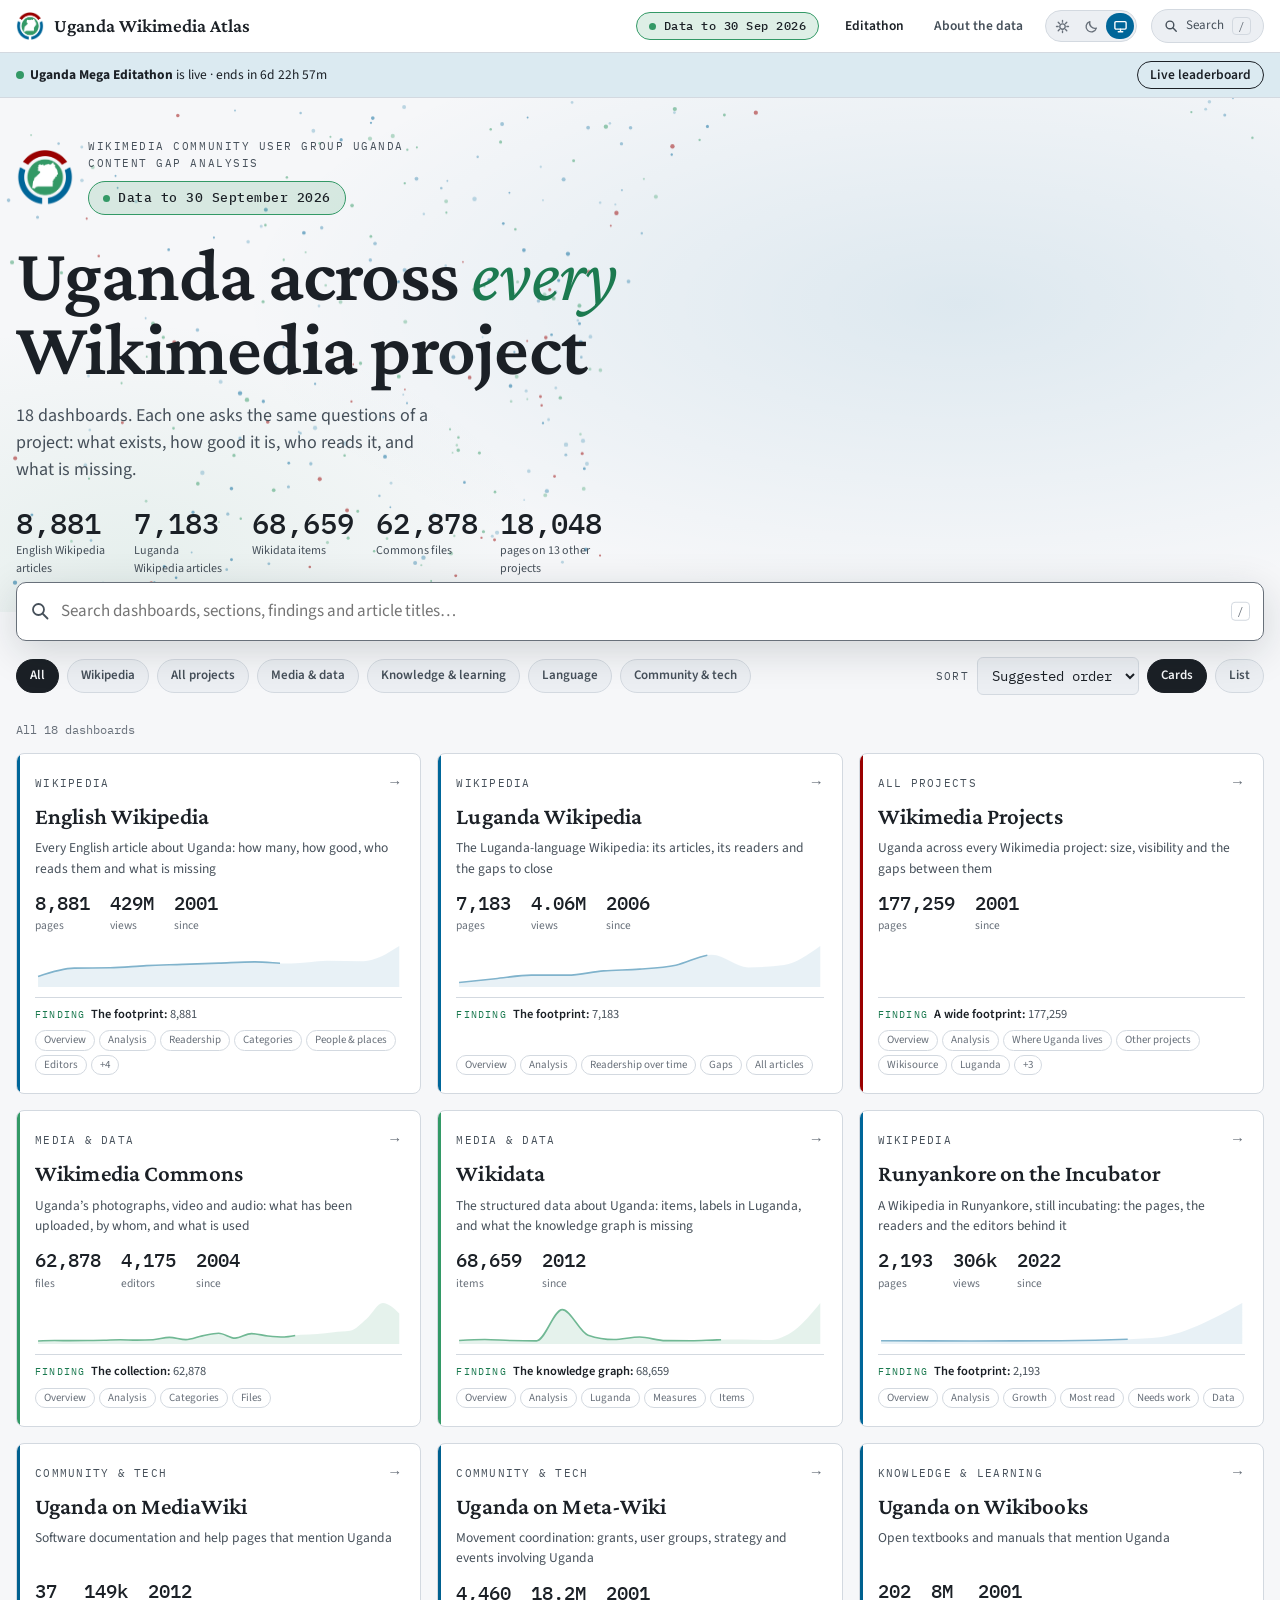
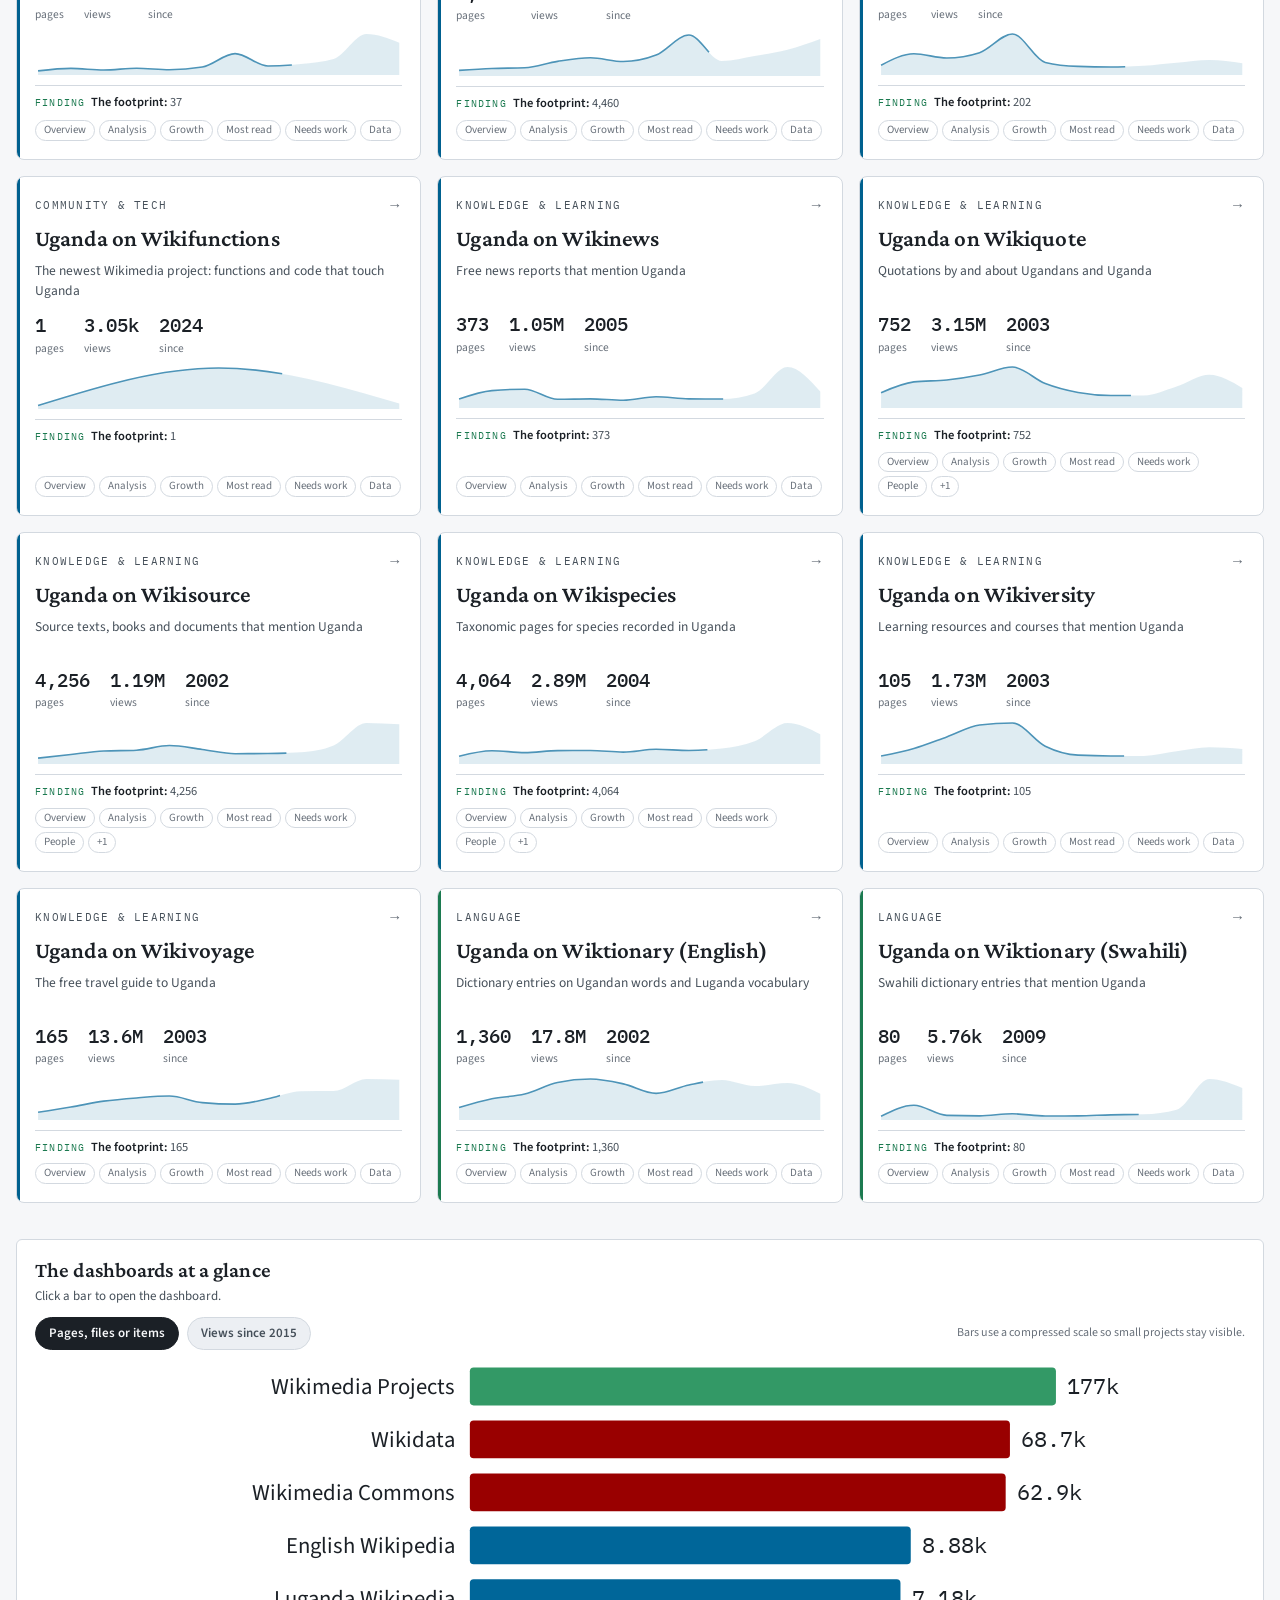
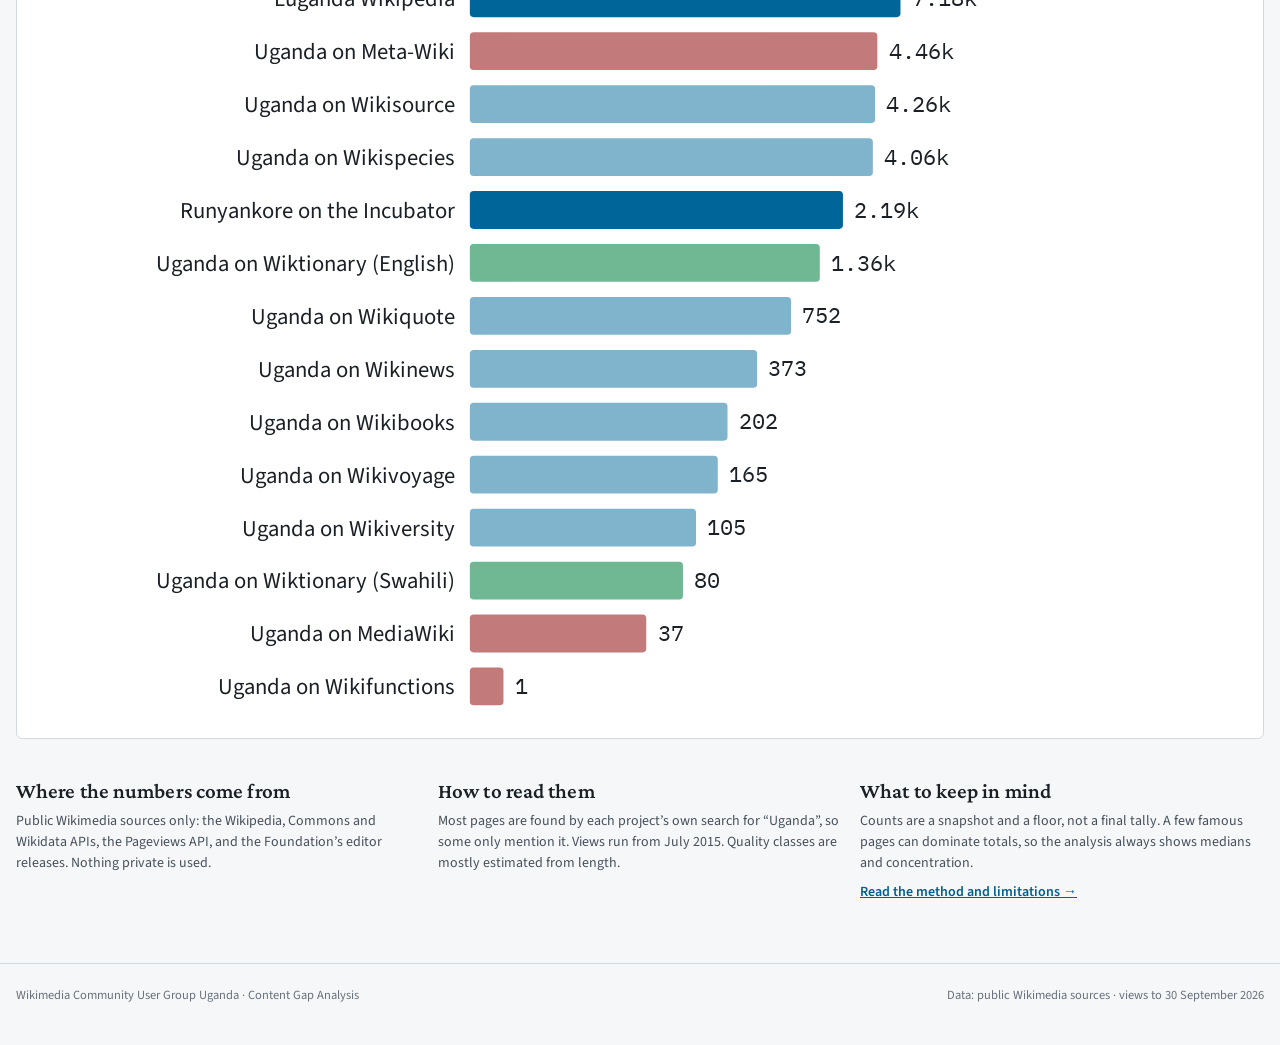
==== commit c10e176a: "Add files via upload Added the mega editathon part and made the site live" ====
--- a/index.html
+++ b/index.html
@@ -1,5 +1,9 @@
-<!doctype html><html lang="en"><head><meta charset="utf-8"><meta name="viewport" content="width=device-width,initial-scale=1,viewport-fit=cover"></head><body><title>Uganda Wikimedia Atlas</title>
+<!doctype html><html lang="en"><head><meta charset="utf-8"><meta name="viewport" content="width=device-width,initial-scale=1,viewport-fit=cover">
+<link rel="icon" href="favicon.ico" sizes="48x48"><link rel="icon" type="image/png" href="favicon.png" sizes="192x192"><link rel="apple-touch-icon" href="apple-touch-icon.png">
+<meta name="description" content="Interactive dashboards on Uganda across Wikipedia, Commons, Wikidata and other Wikimedia projects.">
+<meta property="og:title" content="Uganda Wikimedia Atlas"><meta property="og:description" content="18 dashboards on Uganda across Wikimedia projects: content, readership, editors and gaps."><meta property="og:image" content="https://kasozidenis.github.io/uganda-atlas/logo-512.png"><meta property="og:type" content="website"></head><body><title>Uganda Wikimedia Atlas</title>
 <meta name="claude:viewport-fit-sides" content="cover">
+<script>(function(){try{var p=localStorage.getItem('atlas-theme');if(p==='light'||p==='dark')document.documentElement.setAttribute('data-theme',p)}catch(e){}})()</script>
 <style>
 @font-face{font-family:'Crimson Pro';font-style:normal;font-weight:600;font-display:swap;src:url([data-uri]) format('woff2')}
 @font-face{font-family:'Crimson Pro';font-style:italic;font-weight:400;font-display:swap;src:url([data-uri]) format('woff2')}
@@ -16,11 +20,30 @@
   --bg:#101418; --panel:#16191d; --raise:#202122; --line:#2e3135; --mute:#72777d; --soft:#a2a9b1; --fg:#eaecf0; --white:#f8f9fa;
   --red:#990000; --green:#339966; --blue:#006699;
   --red-t:#c27a7a; --green-t:#70b894; --blue-t:#4d94b8; --blue-l:#80b3cc;
+  --glass:var(--glass); --glass2:var(--glass2); --scrim:var(--scrim); --hover:#fff; --card-hover:#1b1f24;
+  --sh1:var(--sh1); --sh2:var(--sh2); --heat0:#1a1e22; --heat1:#12303f; --heat2:#80b3cc; --nodata:#54595d;
+  --glow1:rgba(0,102,153,.22); --glow2:rgba(51,153,102,.12); --glow3:rgba(0,102,153,.2);
   --f-display:"Crimson Pro", "Linux Libertine", Georgia, "Times New Roman", serif;
   --f-body:"Source Sans 3", "Helvetica Neue", Arial, sans-serif;
   --f-data:"IBM Plex Mono", ui-monospace, Menlo, Consolas, monospace;
   color-scheme:dark;
 }
+:root[data-theme="light"]{
+  --bg:#f6f7f9; --panel:#ffffff; --raise:#eceff3; --line:#d3d9e0; --mute:#68707a; --soft:#46505a; --fg:#1b2026; --white:#0b0f14;
+  --red-t:#9a2a2a; --green-t:#1c7a50; --blue-t:#00608f; --blue-l:#00618f;
+  --glass:rgba(255,255,255,.94); --glass2:rgba(246,247,249,.94); --scrim:rgba(20,28,36,.45); --hover:#000; --card-hover:#f0f4f8;
+  --sh1:rgba(20,30,40,.16); --sh2:rgba(20,30,40,.22); --heat0:#e9edf1; --heat1:#cfe3ee; --heat2:#006699; --nodata:#b9c0c8;
+  --glow1:rgba(0,102,153,.10); --glow2:rgba(51,153,102,.08); --glow3:rgba(0,102,153,.09);
+  color-scheme:light;
+}
+@media (prefers-color-scheme:light){:root:not([data-theme="dark"]){
+  --bg:#f6f7f9; --panel:#ffffff; --raise:#eceff3; --line:#d3d9e0; --mute:#68707a; --soft:#46505a; --fg:#1b2026; --white:#0b0f14;
+  --red-t:#9a2a2a; --green-t:#1c7a50; --blue-t:#00608f; --blue-l:#00618f;
+  --glass:rgba(255,255,255,.94); --glass2:rgba(246,247,249,.94); --scrim:rgba(20,28,36,.45); --hover:#000; --card-hover:#f0f4f8;
+  --sh1:rgba(20,30,40,.16); --sh2:rgba(20,30,40,.22); --heat0:#e9edf1; --heat1:#cfe3ee; --heat2:#006699; --nodata:#b9c0c8;
+  --glow1:rgba(0,102,153,.10); --glow2:rgba(51,153,102,.08); --glow3:rgba(0,102,153,.09);
+  color-scheme:light;
+}}
 *{box-sizing:border-box}
 html,body{background:var(--bg);color:var(--fg)}
 body{font-family:var(--f-body);font-size:15px;line-height:1.5;margin:0}
@@ -37,7 +60,7 @@
 :focus-visible{outline:2px solid var(--blue-l);outline-offset:2px}
 
 /* HERO */
-.hero{position:relative;overflow:hidden;border-bottom:1px solid var(--line);background:radial-gradient(1200px 500px at 75% 40%, rgba(0,102,153,.22), transparent 60%), radial-gradient(700px 400px at 10% 90%, rgba(51,153,102,.12), transparent 60%), var(--bg)}
+.hero{position:relative;overflow:hidden;border-bottom:1px solid var(--line);background:radial-gradient(1200px 500px at 75% 40%, var(--glow1), transparent 60%), radial-gradient(700px 400px at 10% 90%, var(--glow2), transparent 60%), var(--bg)}
 .hero canvas{position:absolute;inset:0;width:100%;height:100%}
 .hero-inner{position:relative;display:grid;grid-template-columns:minmax(0,1.05fr) minmax(0,1fr);gap:24px;padding-block:40px 34px;min-height:440px;align-items:center}
 .brand{display:flex;gap:14px;align-items:center;margin-bottom:22px}
@@ -52,7 +75,7 @@
 .hero-count b{color:var(--fg);font-size:22px;font-weight:500}
 
 /* TABS */
-.rail{position:sticky;top:env(safe-area-inset-top,0px);z-index:20;background:rgba(16,20,24,.92);backdrop-filter:blur(10px);border-bottom:1px solid var(--line)}
+.rail{position:sticky;top:env(safe-area-inset-top,0px);z-index:20;background:var(--glass2);backdrop-filter:blur(10px);border-bottom:1px solid var(--line)}
 .rail .wrap{display:flex;gap:12px;align-items:center}
 .tabs{display:flex;gap:2px;overflow-x:auto;scrollbar-width:none;flex:1;min-width:0}
 .tabs::-webkit-scrollbar{display:none}
@@ -128,7 +151,7 @@
 .ticker .k{font-size:12px;color:var(--soft)}
 canvas.full{width:100%;display:block}
 
-.tip{position:fixed;pointer-events:none;z-index:50;background:var(--raise);border:1px solid var(--mute);border-radius:6px;padding:8px 10px;font-size:12.5px;max-width:300px;opacity:0;transition:opacity .12s;box-shadow:0 8px 30px rgba(0,0,0,.5)}
+.tip{position:fixed;pointer-events:none;z-index:50;background:var(--raise);border:1px solid var(--mute);border-radius:6px;padding:8px 10px;font-size:12.5px;max-width:300px;opacity:0;transition:opacity .12s;box-shadow:0 8px 30px var(--sh1)}
 .tip b{font-family:var(--f-display);font-size:16px;font-weight:600;display:block;margin-bottom:2px}
 .tip .r{display:flex;justify-content:space-between;gap:14px;color:var(--soft)}
 .tip .r span:last-child{color:var(--fg);font-family:var(--f-data)}
@@ -144,7 +167,7 @@
 .method-text p{color:var(--soft);font-size:14px}
 
 /* caption overlay for tour/film */
-.caption{position:fixed;left:50%;bottom:calc(28px + env(safe-area-inset-bottom,0px));transform:translate(-50%,20px);z-index:60;background:rgba(16,20,24,.94);border:1px solid var(--line);border-left:4px solid var(--red);padding:12px 20px;border-radius:6px;opacity:0;transition:all .5s;max-width:min(760px,calc(100vw - 32px))}
+.caption{position:fixed;left:50%;bottom:calc(28px + env(safe-area-inset-bottom,0px));transform:translate(-50%,20px);z-index:60;background:var(--glass);border:1px solid var(--line);border-left:4px solid var(--red);padding:12px 20px;border-radius:6px;opacity:0;transition:all .5s;max-width:min(760px,calc(100vw - 32px))}
 .caption.on{opacity:1;transform:translate(-50%,0)}
 .caption .t{font-family:var(--f-display);font-size:24px;font-weight:600;line-height:1.15}
 .caption .s{color:var(--soft);font-size:14px;margin-top:2px}
@@ -175,7 +198,7 @@
 @media (prefers-reduced-motion:reduce){*{animation-duration:.01ms!important;transition-duration:.01ms!important}}
 
 /* ===== atlas additions ===== */
-.topbar{position:sticky;top:env(safe-area-inset-top,0px);z-index:40;background:rgba(16,20,24,.94);backdrop-filter:blur(10px);border-bottom:1px solid var(--line)}
+.topbar{position:sticky;top:env(safe-area-inset-top,0px);z-index:40;background:var(--glass);backdrop-filter:blur(10px);border-bottom:1px solid var(--line)}
 .topbar .wrap{display:flex;align-items:center;gap:14px;height:52px}
 .topbar .logo{display:flex;align-items:center;gap:10px;color:var(--fg);text-decoration:none;font-family:var(--f-display);font-weight:600;font-size:19px;white-space:nowrap}
 .topbar .logo img{width:28px;height:28px}
@@ -185,7 +208,7 @@
 .sbtn{display:flex;align-items:center;gap:8px;background:var(--raise);border:1px solid var(--line);border-radius:999px;padding:6px 12px;color:var(--soft);cursor:pointer;font-size:13px}
 .sbtn:hover{border-color:var(--mute);color:var(--fg)}
 .sbtn kbd,.skbd{font-family:var(--f-data);font-size:11px;border:1px solid var(--line);border-radius:4px;padding:0 5px;color:var(--mute)}
-a{color:var(--blue-l)}a:hover{color:#fff}
+a{color:var(--blue-l)}a:hover{color:var(--hover)}
 mark{background:rgba(51,153,102,.35);color:#fff;border-radius:2px;padding:0 1px}
 .hero.hub{border-bottom:0}
 .hero.hub .hero-inner{min-height:430px}
@@ -195,13 +218,13 @@
 .herostats span{font-size:12px;color:var(--soft);margin-top:4px;max-width:16ch}
 .searchrow{margin-top:-30px;position:relative;z-index:12;padding-bottom:6px}
 .sbox{position:relative}
-.sbox input{width:100%;background:var(--panel);border:1px solid var(--mute);border-radius:10px;padding:13px 48px 13px 44px;font-size:16px;box-shadow:0 10px 40px rgba(0,0,0,.45)}
+.sbox input{width:100%;background:var(--panel);border:1px solid var(--mute);border-radius:10px;padding:13px 48px 13px 44px;font-size:16px;box-shadow:0 10px 40px var(--sh1)}
 .sbox.big input{font-size:17px;padding-block:16px}
-.sbox input:focus{outline:none;border-color:var(--blue-l);box-shadow:0 10px 40px rgba(0,0,0,.45),0 0 0 3px rgba(0,102,153,.35)}
+.sbox input:focus{outline:none;border-color:var(--blue-l);box-shadow:0 10px 40px var(--sh1),0 0 0 3px rgba(0,102,153,.35)}
 .sico{position:absolute;left:14px;top:50%;transform:translateY(-50%);width:20px;height:20px;color:var(--soft);display:flex}
 .sico svg{width:20px;height:20px}
 .skbd{position:absolute;right:14px;top:50%;transform:translateY(-50%)}
-.spanel{position:absolute;left:0;right:0;top:calc(100% + 6px);background:var(--panel);border:1px solid var(--mute);border-radius:10px;box-shadow:0 20px 60px rgba(0,0,0,.6);max-height:min(70vh,560px);overflow:auto;z-index:50;padding:6px}
+.spanel{position:absolute;left:0;right:0;top:calc(100% + 6px);background:var(--panel);border:1px solid var(--mute);border-radius:10px;box-shadow:0 20px 60px var(--sh2);max-height:min(70vh,560px);overflow:auto;z-index:50;padding:6px}
 .shead{display:flex;justify-content:space-between;font-family:var(--f-data);font-size:10.5px;letter-spacing:.13em;text-transform:uppercase;color:var(--mute);padding:10px 10px 4px}
 .sitem{display:flex;gap:12px;align-items:center;width:100%;text-align:left;background:none;border:0;border-radius:6px;padding:8px 10px;cursor:pointer}
 .sitem.on,.sitem:hover{background:rgba(0,102,153,.28)}
@@ -214,7 +237,7 @@
 .nores,.shint{padding:14px;color:var(--soft);font-size:14px}
 .shint{display:flex;flex-wrap:wrap;gap:8px;align-items:center}
 .chip{background:var(--raise);border:1px solid var(--line);border-radius:999px;padding:3px 11px;cursor:pointer;font-size:13px;color:var(--soft)}
-.chip:hover{color:#fff;border-color:var(--mute)}
+.chip:hover{color:var(--hover);border-color:var(--mute)}
 .filterbar{display:flex;flex-wrap:wrap;gap:10px 18px;justify-content:space-between;align-items:center;margin-top:16px}
 .ctrl.right{align-items:center}
 label.f.inline{flex-direction:row;align-items:center;gap:8px}
@@ -228,10 +251,10 @@
 .dcard[data-g="Language"]::before{background:var(--green-t)}
 .dcard[data-g="Community & tech"]::before{background:var(--blue-t)}
 .dcard[data-g="Knowledge & learning"]::before{background:var(--blue-l)}
-.dcard:hover{transform:translateY(-3px);border-color:var(--mute);background:#1b1f24;color:var(--fg)}
+.dcard:hover{transform:translateY(-3px);border-color:var(--mute);background:var(--card-hover);color:var(--fg)}
 .ctop{display:flex;justify-content:space-between;align-items:center}
 .tag{font-family:var(--f-data);font-size:10.5px;letter-spacing:.12em;text-transform:uppercase;color:var(--soft)}
-.arrow{color:var(--mute);transition:transform .25s,color .25s}.dcard:hover .arrow{transform:translateX(4px);color:#fff}
+.arrow{color:var(--mute);transition:transform .25s,color .25s}.dcard:hover .arrow{transform:translateX(4px);color:var(--hover)}
 .dcard h3{font-size:23px}
 .csub{color:var(--soft);font-size:13.5px;min-height:2.9em;display:-webkit-box;-webkit-line-clamp:2;-webkit-box-orient:vertical;overflow:hidden}
 .cstats{display:flex;gap:20px;margin-top:2px}
@@ -253,7 +276,7 @@
 .aboutstrip h3{margin-bottom:6px}.aboutstrip p{color:var(--soft);font-size:14px}
 .lnk{display:inline-block;margin-top:8px;font-weight:600;font-size:14px}
 /* dashboard page */
-.dhero{border-bottom:1px solid var(--line);background:radial-gradient(900px 300px at 85% 0%,rgba(0,102,153,.2),transparent 60%),var(--bg);padding-block:22px 22px}
+.dhero{border-bottom:1px solid var(--line);background:radial-gradient(900px 300px at 85% 0%,var(--glow3),transparent 60%),var(--bg);padding-block:22px 22px}
 .crumbs a{color:var(--blue-l);text-decoration:none;font-weight:600}
 .dtitle{display:flex;justify-content:space-between;gap:30px;align-items:flex-end;flex-wrap:wrap}
 .dtitle h1{font-size:clamp(34px,5vw,58px);line-height:1;margin:6px 0 10px}
@@ -281,7 +304,7 @@
 details.tdet,details.xdet{margin-top:12px}
 details>summary{cursor:pointer;color:var(--soft);font-size:13px;font-weight:600;list-style:none;padding:6px 0}
 details>summary::before{content:"▸ ";color:var(--mute)}details[open]>summary::before{content:"▾ "}
-details>summary:hover{color:#fff}
+details>summary:hover{color:var(--hover)}
 .tblbar,.xbar{display:flex;flex-wrap:wrap;gap:10px;align-items:center;margin-bottom:8px}
 .tsearch,.xsearch{min-width:200px;flex:1;max-width:420px}
 .xbar details{margin:0}
@@ -301,7 +324,7 @@
 .xtbl{max-height:640px}
 .xchart .ctrl{margin-bottom:8px}
 .pager select{padding:5px 8px;font-size:13px}
-.drawer{position:fixed;right:0;top:0;bottom:0;width:min(440px,100vw);background:var(--panel);border-left:1px solid var(--mute);z-index:90;overflow:auto;padding:18px;box-shadow:-20px 0 60px rgba(0,0,0,.5)}
+.drawer{position:fixed;right:0;top:0;bottom:0;width:min(440px,100vw);background:var(--panel);border-left:1px solid var(--mute);z-index:90;overflow:auto;padding:18px;box-shadow:-20px 0 60px var(--sh1)}
 .drawer[hidden]{display:none}
 .dhead{display:flex;justify-content:space-between;gap:12px;align-items:flex-start;margin-bottom:8px}
 .drawer dl{display:grid;grid-template-columns:minmax(0,.9fr) minmax(0,1.3fr);gap:6px 12px;font-size:13px;margin:14px 0 0}
@@ -325,7 +348,7 @@
 .search-res button:hover{background:rgba(0,102,153,.25)}.rc{color:var(--mute);font-family:var(--f-data)}
 .eng .summary{margin-top:18px}
 /* palette */
-.palette{position:fixed;inset:0;z-index:100;background:rgba(10,12,15,.8);backdrop-filter:blur(4px);display:flex;justify-content:center;align-items:flex-start;padding:12vh 16px 0}
+.palette{position:fixed;inset:0;z-index:100;background:var(--scrim);backdrop-filter:blur(4px);display:flex;justify-content:center;align-items:flex-start;padding:12vh 16px 0}
 .pbox{width:min(720px,100%)}
 /* about, nav */
 .about{padding-block:30px 60px}.asec{margin-bottom:42px}.asec h2{margin-bottom:14px}.asec>p{color:var(--soft);margin-bottom:14px;max-width:80ch}
@@ -344,8 +367,23 @@
 
 .vizbox>svg{max-width:980px}
 
+/* THEME SWITCH + DATA BADGE */
+body,.topbar,.rail,.dcard,.sbtn{transition:background-color .25s,color .25s,border-color .25s}
+.theme{display:flex;border:1px solid var(--line);border-radius:999px;background:var(--raise);padding:2px;gap:1px}
+.theme button{display:grid;place-items:center;width:28px;height:26px;border:0;border-radius:999px;background:transparent;color:var(--mute);cursor:pointer;padding:0}
+.theme button:hover{color:var(--fg)}
+.theme button[aria-pressed="true"]{background:var(--blue);color:#fff}
+.theme svg{width:15px;height:15px}
+.dbadge{display:inline-flex;align-items:center;gap:8px;font-family:var(--f-data);font-size:12px;font-weight:500;letter-spacing:.04em;color:var(--fg);background:color-mix(in srgb,var(--green) 16%,transparent);border:1px solid var(--green);border-radius:999px;padding:4px 12px;white-space:nowrap}
+.dbadge::before{content:"";width:7px;height:7px;border-radius:50%;background:var(--green)}
+.topbar .dbadge{margin-right:4px}
+.hero .dbadge,.dhero .dbadge{font-size:13px;padding:6px 14px;margin-top:2px}
+@media (max-width:820px){.topbar .dbadge{display:none}}
+@media (max-width:420px){.topbar a.tl{display:none}.topbar .logo{font-size:17px}}
+@media (max-width:560px){.topbar .wrap{gap:8px}.topbar .logo{font-size:15.5px;gap:7px}.topbar .logo img{width:24px;height:24px}.theme button{width:25px}.sbtn{padding:6px 9px}.sbtn .t,.sbtn kbd{display:none}}
+
 </style>
-<div class="topbar"><div class="wrap"><a class="logo" href="#"><img src="[data-uri]" alt="" width="28" height="28">Uganda Wikimedia Atlas</a><span class="sp"></span><a class="tl" href="#about">About the data</a><button class="sbtn" id="openSearch" type="button" aria-label="Search"><svg width="14" height="14" viewBox="0 0 20 20" aria-hidden="true"><circle cx="8.5" cy="8.5" r="5.5" fill="none" stroke="currentColor" stroke-width="2"/><path d="M13 13l4.5 4.5" stroke="currentColor" stroke-width="2" stroke-linecap="round"/></svg><span class="t">Search</span><kbd>/</kbd></button></div></div>
+<div class="topbar"><div class="wrap"><a class="logo" href="#"><img src="[data-uri]" alt="" width="28" height="28">Uganda Wikimedia Atlas</a><span class="sp"></span><span class="dbadge" title="All figures use data up to 30 September 2026">Data to 30 Sep 2026</span><a class="tl" href="editathon.html" style="color:var(--fg)">Editathon</a><a class="tl" href="#about">About the data</a><div class="theme" id="theme" role="group" aria-label="Colour theme"><button type="button" data-m="light" title="Light" aria-label="Light mode"><svg viewBox="0 0 20 20" fill="none" stroke="currentColor" stroke-width="1.8" stroke-linecap="round" aria-hidden="true"><circle cx="10" cy="10" r="3.6"/><path d="M10 2v2.2M10 15.8V18M2 10h2.2M15.8 10H18M4.3 4.3l1.6 1.6M14.1 14.1l1.6 1.6M15.7 4.3l-1.6 1.6M5.9 14.1l-1.6 1.6"/></svg></button><button type="button" data-m="dark" title="Dark" aria-label="Dark mode"><svg viewBox="0 0 20 20" fill="none" stroke="currentColor" stroke-width="1.8" stroke-linejoin="round" aria-hidden="true"><path d="M16.5 12.2A7 7 0 0 1 7.8 3.5a7 7 0 1 0 8.7 8.7z"/></svg></button><button type="button" data-m="system" title="Match my device" aria-label="System mode"><svg viewBox="0 0 20 20" fill="none" stroke="currentColor" stroke-width="1.8" stroke-linecap="round" stroke-linejoin="round" aria-hidden="true"><rect x="2.5" y="3.5" width="15" height="10" rx="1.5"/><path d="M7 17h6M10 13.5V17"/></svg></button></div><button class="sbtn" id="openSearch" type="button" aria-label="Search"><svg width="14" height="14" viewBox="0 0 20 20" aria-hidden="true"><circle cx="8.5" cy="8.5" r="5.5" fill="none" stroke="currentColor" stroke-width="2"/><path d="M13 13l4.5 4.5" stroke="currentColor" stroke-width="2" stroke-linecap="round"/></svg><span class="t">Search</span><kbd>/</kbd></button></div></div>
 <div id="app"><div class="wrap loading">Loading the atlas…</div></div>
 <footer class="sitefoot"><div class="wrap"><span>Wikimedia Community User Group Uganda · Content Gap Analysis</span><span>Data: public Wikimedia sources · views to 30 September 2026</span></div></footer>
 <div class="tip" id="tip" role="tooltip"></div>
@@ -355,8 +393,19 @@
 </script>
 <script>
 // ===== core =====
-const COL={red:'#990000',green:'#339966',blue:'#006699',redT:'#c27a7a',greenT:'#70b894',blueT:'#4d94b8',blueL:'#80b3cc',fg:'#eaecf0',soft:'#a2a9b1',mute:'#72777d',line:'#2e3135',raise:'#202122',panel:'#16191d',bg:'#101418'};
+const COL={red:'#990000',green:'#339966',blue:'#006699',redT:'#c27a7a',greenT:'#70b894',blueT:'#4d94b8',blueL:'#80b3cc',fg:'var(--fg)',soft:'var(--soft)',mute:'var(--mute)',line:'var(--line)',raise:'var(--raise)',panel:'var(--panel)',bg:'var(--bg)'};
 const PAL=[COL.blue,COL.green,COL.red,COL.blueL,COL.greenT,COL.redT,COL.blueT,'#2a4b5c','#2d6b4c','#6b2a2a','#9bbfd0','#a7d4bc'];
+// theme: Light / Dark / System (system = no data-theme attribute, the CSS follows the device)
+const TH={};
+function readTheme(){const cs=getComputedStyle(document.documentElement);['fg','soft','heat0','heat1','heat2','nodata'].forEach(k=>TH[k]=cs.getPropertyValue('--'+k).trim())}
+function themePref(){try{const p=localStorage.getItem('atlas-theme');return p==='light'||p==='dark'?p:'system'}catch(e){return 'system'}}
+function setTheme(p,save){const r=document.documentElement;if(p==='light'||p==='dark')r.setAttribute('data-theme',p);else r.removeAttribute('data-theme');
+  if(save){try{p==='system'?localStorage.removeItem('atlas-theme'):localStorage.setItem('atlas-theme',p)}catch(e){}}
+  document.querySelectorAll('#theme button').forEach(b=>b.setAttribute('aria-pressed',String(b.dataset.m===p)));
+  readTheme();if(document.querySelector('svg.themed')&&typeof route==='function')route()}
+function initTheme(){readTheme();setTheme(themePref(),false);
+  document.querySelectorAll('#theme button').forEach(b=>b.onclick=()=>setTheme(b.dataset.m,true));
+  matchMedia('(prefers-color-scheme: light)').addEventListener('change',()=>{if(themePref()==='system'){readTheme();if(document.querySelector('svg.themed'))route()}})}
 const reduceMotion=matchMedia('(prefers-reduced-motion: reduce)').matches;
 const fmt=v=>v==null||isNaN(v)?'–':d3.format(',')(Math.round(v));
 const pct=v=>v==null?'–':d3.format('.0%')(v), pct1=v=>v==null?'–':d3.format('.1%')(v);
@@ -517,18 +566,18 @@
   g.each(function(d){const w=d.x1-d.x0,hh=d.y1-d.y0;const t=d3.select(this).select('text');const ch=Math.floor((w-12)/7);d3.select(this).select('text').text(w>60&&hh>28?trunc(d.data.label,ch):'')});
   rect.transition().duration(reduceMotion?0:900).delay((d,i)=>i*30).attr('width',d=>d.x1-d.x0).attr('height',d=>d.y1-d.y0);
   return {color(f,txt){const vals=items.map(f).filter(v=>v!=null);const sc=d3.scaleSequential(d3.interpolateRgb('#4d94b8','#990000')).domain(d3.extent(vals));
-    rect.transition().duration(600).attr('fill',d=>{const v=f(d.data);return v==null?'#54595d':sc(v)});
+    rect.transition().duration(600).attr('fill',d=>{const v=f(d.data);return v==null?TH.nodata:sc(v)});
     sub.each(function(d){const w=d.x1-d.x0,hh=d.y1-d.y0;d3.select(this).text(w>60&&hh>44?txt(d.data):'')})}};
 }
 function heat(el,o){
   const years=o.years,items=o.items,W=900,lw=230,cw=(W-lw-8)/years.length,rh=22,H=items.length*rh+34;
-  const svg=d3.select(el).append('svg').attr('viewBox',`0 0 ${W} ${H}`).attr('role','img').attr('aria-label','Heat map of views by year');
+  const svg=d3.select(el).append('svg').attr('viewBox',`0 0 ${W} ${H}`).attr('role','img').attr('class','themed').attr('aria-label','Heat map of views by year');
   const gmax=d3.max(items,i=>d3.max(i.v))||1;let mode='row';
-  const col=(v,mx)=>v<=0?'#1a1e22':d3.interpolateRgb('#12303f','#80b3cc')(Math.sqrt(v/mx));
+  const col=(v,mx)=>v<=0?TH.heat0:d3.interpolateRgb(TH.heat1,TH.heat2)(Math.sqrt(v/mx));
   svg.append('g').selectAll('text').data(years).enter().append('text').attr('x',(d,i)=>lw+i*cw+cw/2).attr('y',12).attr('text-anchor','middle').style('font-size','10px').style('font-family','var(--f-data)').text(d=>'’'+String(d).slice(-2));
   const rows=svg.append('g').attr('transform','translate(0,20)').selectAll('g').data(items).enter().append('g').attr('transform',(d,i)=>`translate(0,${i*rh})`);
   rows.append('text').attr('x',lw-8).attr('y',rh/2).attr('dy','.35em').attr('text-anchor','end').attr('class','lbl').text(d=>trunc(d.n,34));
-  const cells=rows.selectAll('rect').data(d=>d.v.map((v,i)=>({v,i,n:d.n,mx:d3.max(d.v)||1}))).enter().append('rect').attr('x',d=>lw+d.i*cw+1).attr('y',1).attr('width',cw-2).attr('height',rh-2).attr('rx',2).attr('fill','#1a1e22');
+  const cells=rows.selectAll('rect').data(d=>d.v.map((v,i)=>({v,i,n:d.n,mx:d3.max(d.v)||1}))).enter().append('rect').attr('x',d=>lw+d.i*cw+1).attr('y',1).attr('width',cw-2).attr('height',rh-2).attr('rx',2).attr('fill',TH.heat0);
   cells.on('mousemove',(ev,d)=>tip(`<b>${esc(d.n)}</b>${tr(String(years[d.i]),fmt(d.v)+' views')}`,ev)).on('mouseleave',()=>tip());
   cells.transition().duration(reduceMotion?0:900).delay((d,i)=>(i%years.length)*30).attr('fill',d=>col(d.v,mode==='row'?d.mx:gmax));
   return {scale(m){mode=m;cells.transition().duration(500).attr('fill',d=>col(d.v,mode==='row'?d.mx:gmax))}};
@@ -738,7 +787,7 @@
   return c;
 }
 function blockHeat(b){
-  const c=card(b.title,'Each row is one page; brighter cells mean more views that year.');c.classList.add('blk');
+  const c=card(b.title,'Each row is one page; stronger colour means more views that year.');c.classList.add('blk');
   const box=h('div',{class:'vizbox'});let ht=null;
   const bar=h('div',{class:'vizbar'},h('div',{class:'ctrl'},...['row','all'].map((m,i)=>h('button',{class:'btn',type:'button','aria-pressed':i===0?'true':'false',onclick:e=>{ht&&ht.scale(m);$$('button',bar).forEach(x=>x.setAttribute('aria-pressed','false'));e.currentTarget.setAttribute('aria-pressed','true')}},m==='row'?'Scale each page separately':'Same scale for all'))));
   c.append(bar,box);const io=new IntersectionObserver(es=>{if(es.some(e=>e.isIntersecting)&&!ht){io.disconnect();ht=heat(box,b)}},{rootMargin:'100px'});io.observe(c);onLeave(()=>io.disconnect());return c;
@@ -1062,7 +1111,7 @@
       ctx.globalAlpha=.5+.5*tw*k;ctx.fillStyle=p.c;ctx.beginPath();ctx.arc(x,y,p.r,0,6.283);ctx.fill()}
     // pulse from Kampala
     if(t>2600&&!reduceMotion){for(let i=0;i<3;i++){const ph=((now/3200)+i/3)%1;ctx.globalAlpha=(1-ph)*.55;ctx.strokeStyle=COL.blueL;ctx.lineWidth=1.4;ctx.beginPath();ctx.arc(kam[0],kam[1],ph*Math.min(W,H)*.22,0,6.283);ctx.stroke()}
-      ctx.globalAlpha=1;ctx.fillStyle='#fff';ctx.beginPath();ctx.arc(kam[0],kam[1],3,0,6.283);ctx.fill();ctx.fillStyle=COL.soft;ctx.font='11px "IBM Plex Mono",monospace';ctx.fillText('Kampala',kam[0]+8,kam[1]+4)}
+      ctx.globalAlpha=1;ctx.fillStyle=TH.fg;ctx.beginPath();ctx.arc(kam[0],kam[1],3,0,6.283);ctx.fill();ctx.fillStyle=TH.soft;ctx.font='11px "IBM Plex Mono",monospace';ctx.fillText('Kampala',kam[0]+8,kam[1]+4)}
     ctx.globalAlpha=1;raf=requestAnimationFrame(frame)}
   layout();const rs=()=>layout();addEventListener('resize',rs);raf=requestAnimationFrame(frame);
   onLeave(()=>{run=false;cancelAnimationFrame(raf);removeEventListener('resize',rs)});
@@ -1074,7 +1123,7 @@
   const tot={en:by.english.pages,lg:by.luganda.pages,cm:by.commons.pages,wd:by.wikidata.pages,ot:d3.sum(other,d=>d.pages)};
   const hero=h('header',{class:'hero hub'},h('canvas',{id:'heroCanvas','aria-hidden':'true'}),
     h('div',{class:'wrap hero-inner'},h('div',null,
-      h('div',{class:'brand'},h('img',{src:window.LOGO,alt:'Wikimedia logo',width:58,height:58}),h('div',null,h('div',{class:'eyebrow'},'Wikimedia Community User Group Uganda'),h('div',{class:'eyebrow',style:'color:var(--mute)'},'Content Gap Analysis · data to September 2026'))),
+      h('div',{class:'brand'},h('img',{src:window.LOGO,alt:'Wikimedia logo',width:58,height:58}),h('div',null,h('div',{class:'eyebrow'},'Wikimedia Community User Group Uganda'),h('div',{class:'eyebrow'},'Content Gap Analysis'),h('div',{style:'margin-top:8px'},h('span',{class:'dbadge'},'Data to 30 September 2026')))),
       h('h1',null,'Uganda across ',h('em',null,'every'),' Wikimedia project'),
       h('p',{class:'sub'},`${D.length} dashboards. Each one asks the same questions of a project: what exists, how good it is, who reads it, and what is missing.`),
       h('div',{class:'herostats'},...[[tot.en,'English Wikipedia articles'],[tot.lg,'Luganda Wikipedia articles'],[tot.wd,'Wikidata items'],[tot.cm,'Commons files'],[tot.ot,'pages on 13 other projects']].map(([v,l],i)=>h('div',null,h('b',{class:'num','data-to':v},'0'),h('span',null,l)))),
@@ -1161,10 +1210,10 @@
   const idx=MAN.dash.findIndex(x=>x.id===id);
   const head=h('header',{class:'dhero'},h('div',{class:'wrap'},
     h('nav',{class:'crumbs','aria-label':'Breadcrumb'},h('a',{href:'#'},'All dashboards'),h('span',null,'/'),h('span',{style:'color:var(--fg)'},d.title)),
-    h('div',{class:'dtitle'},h('div',null,h('div',{class:'eyebrow'},groupOf(id)),h('h1',null,d.title),h('p',{class:'lede'},d.sub)),
+    h('div',{class:'dtitle'},h('div',null,h('div',{class:'eyebrow'},groupOf(id)),h('h1',null,d.title),h('p',{class:'lede'},d.sub),h('div',{style:'margin-top:12px'},h('span',{class:'dbadge'},'Data to 30 September 2026'))),
       h('div',{class:'dmini'},h('div',{class:'num big'},fmt(meta.pages)),h('div',{class:'eyebrow'},unitOf(meta)),h('div',{class:'dsp'})))));
   a.append(head);
-  const sp=$('.dsp',head);const s=(meta.spark&&meta.spark.length>2?meta.spark:meta.pspark)||[];spark(sp,s,{color:COL.blueL,w:220,h:46});
+  const sp=$('.dsp',head);const s=(meta.spark&&meta.spark.length>2?meta.spark:meta.pspark)||[];spark(sp,s,{color:'var(--blue-l)',w:220,h:46});
   const rail=h('div',{class:'rail'},h('div',{class:'wrap'},h('div',{class:'tabs',role:'tablist'},...d.tabs.map(t=>h('button',{class:'tab',role:'tab',type:'button','data-t':t.id,'aria-selected':'false',onclick:()=>{location.hash=id+(t.id==='overview'?'':'.'+t.id)}},t.label)))));
   a.append(rail);
   const main=h('main',{class:'wrap dmain',id:'dmain'});a.append(main);
@@ -1236,11 +1285,12 @@
 async function boot(){
   const a=app();
   try{[MAN,SI]=await Promise.all([getJSON('d/manifest.json'),getJSON('d/search.json')])}catch(e){a.innerHTML='<div class="wrap loading">Could not load the atlas data.</div>';console.error(e);return}
-  $('#openSearch').onclick=openPalette;
+  initTheme();$('#openSearch').onclick=openPalette;
   document.addEventListener('keydown',e=>{if(!/INPUT|SELECT|TEXTAREA/.test(document.activeElement.tagName)&&(e.key==='/'||(e.key==='k'&&(e.metaKey||e.ctrlKey)))&&location.hash&&location.hash!=='#home'){e.preventDefault();openPalette()}});
   addEventListener('hashchange',route);route();
 }
 document.addEventListener('DOMContentLoaded',boot);
 
 </script>
+<script src="assets/live.js" defer></script>
 </body></html>
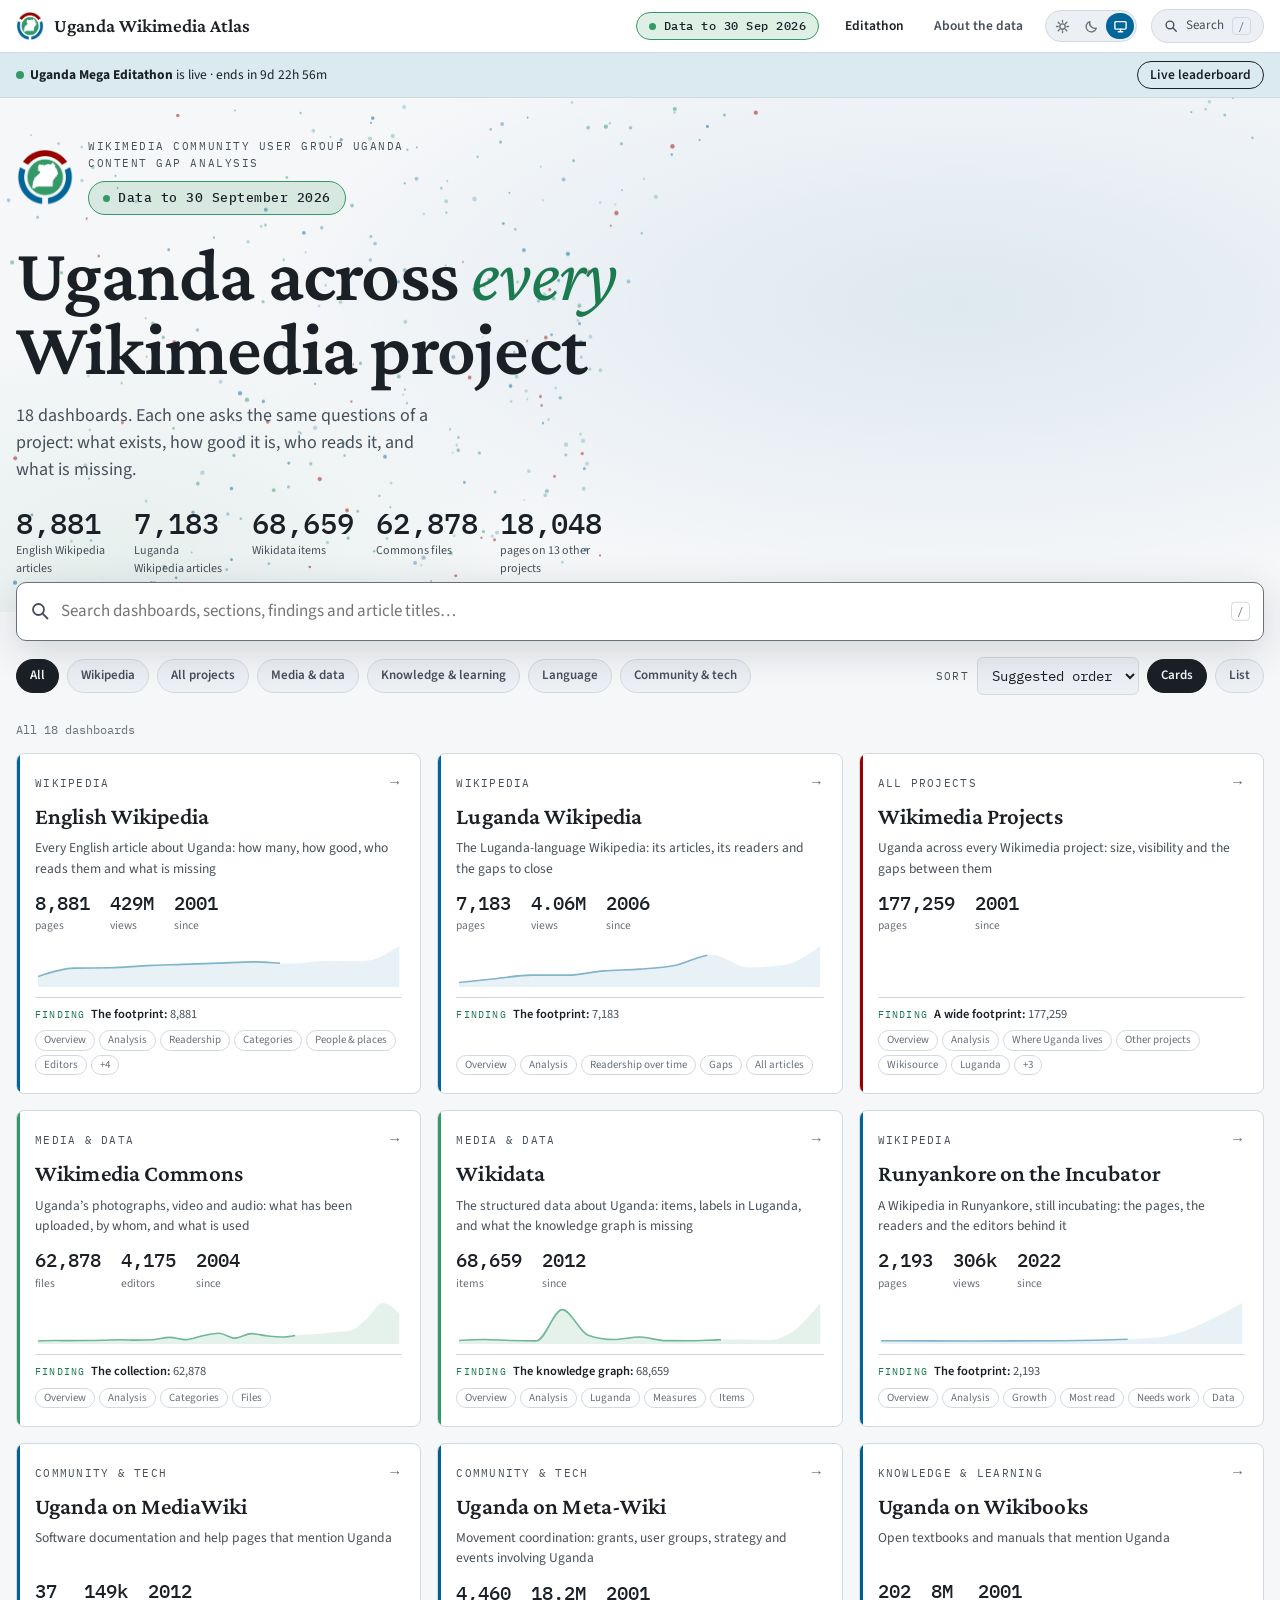
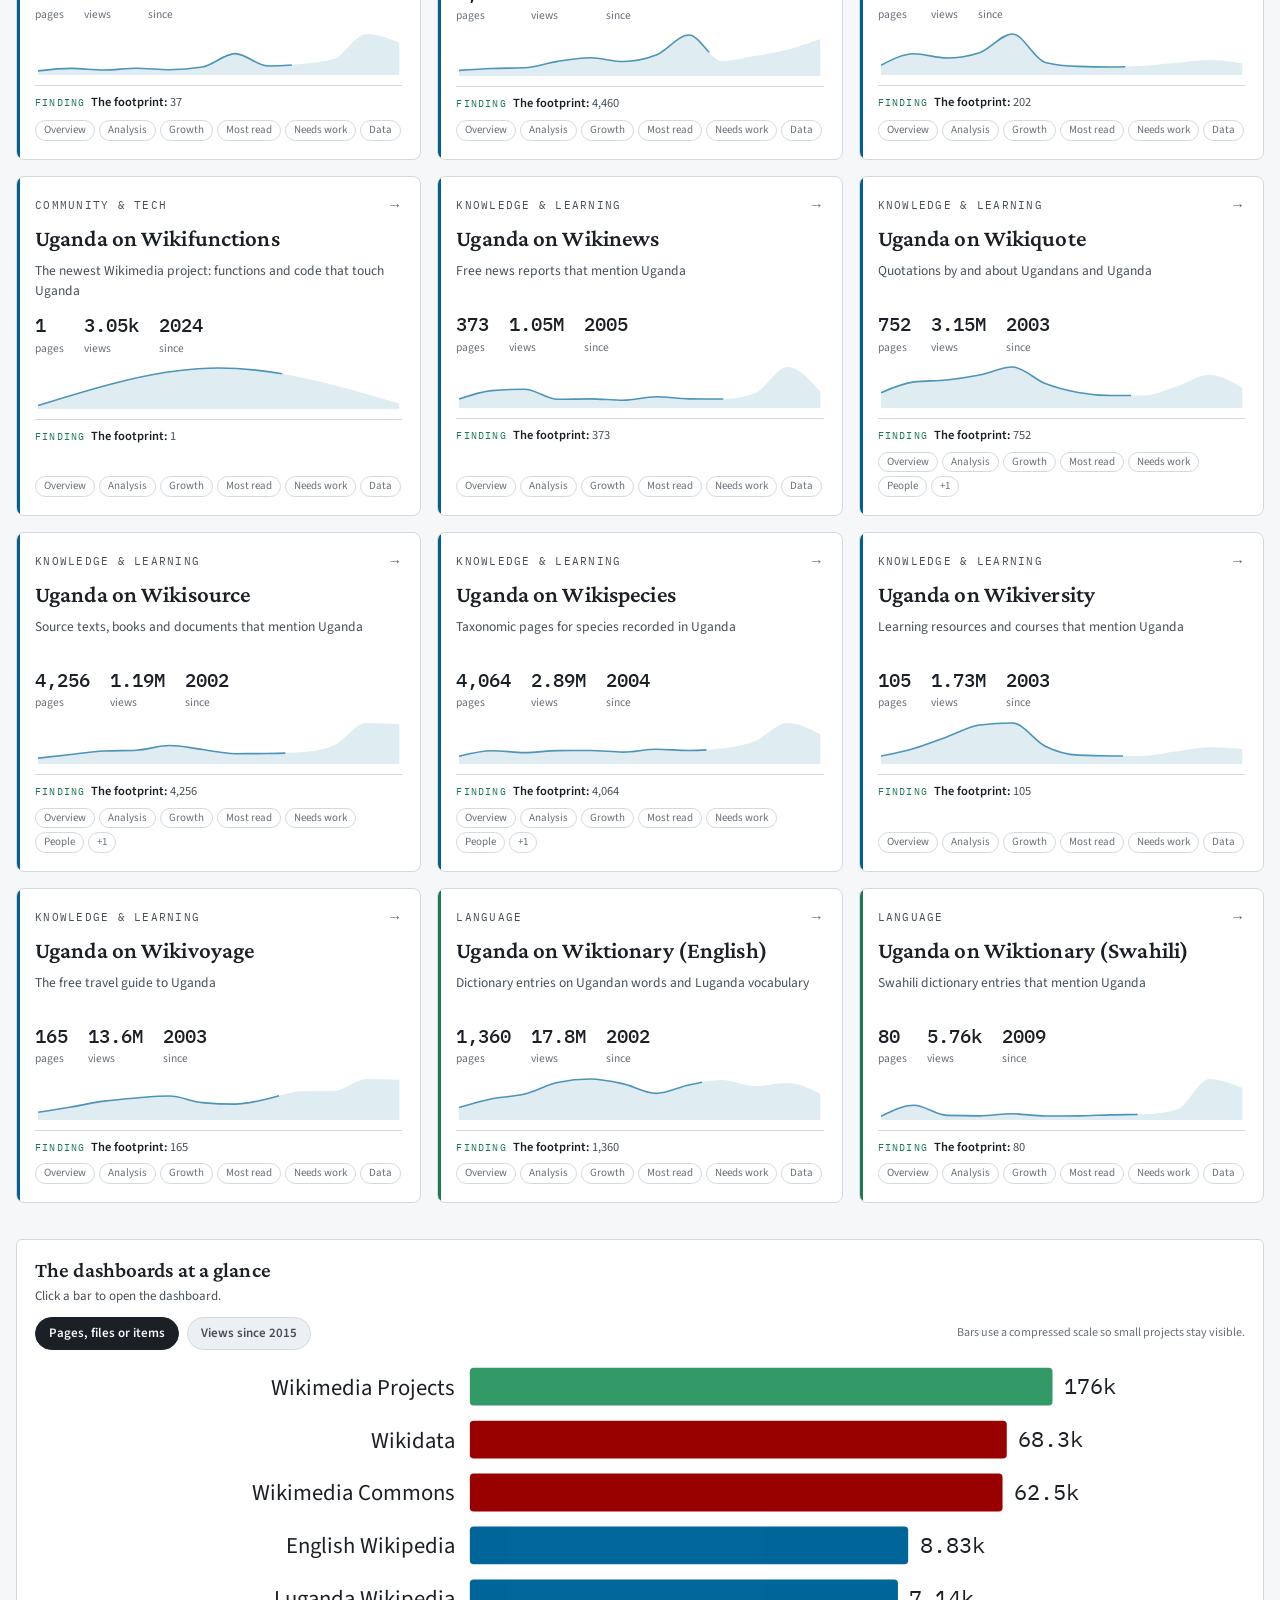
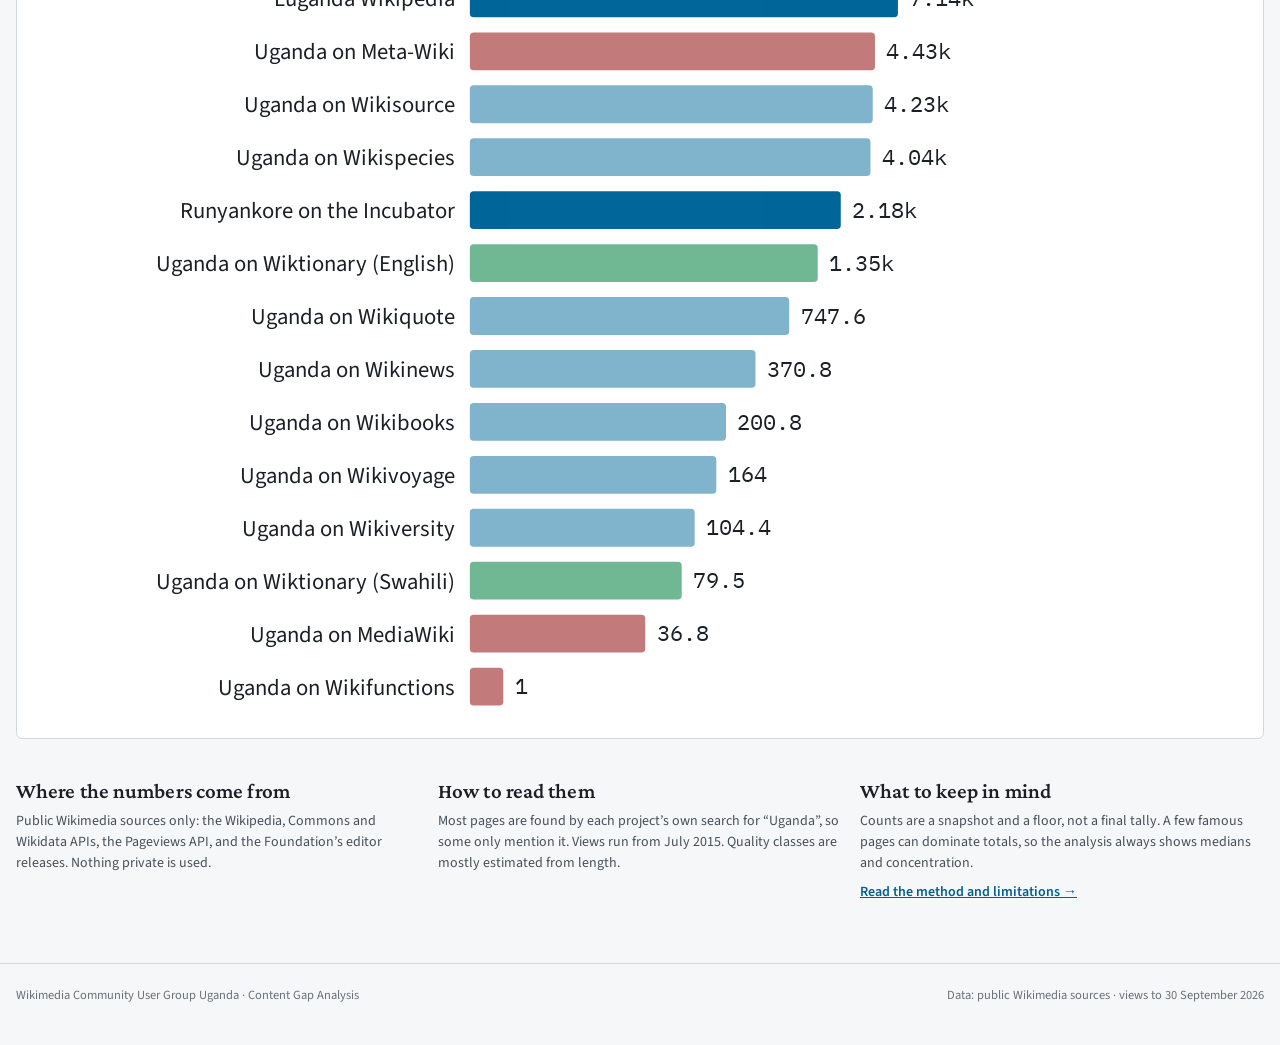
==== commit 08761f7e: "Add live Luganda Wikipedia data" ====
--- a/index.html
+++ b/index.html
@@ -1,4 +1,5 @@
 <!doctype html><html lang="en"><head><meta charset="utf-8"><meta name="viewport" content="width=device-width,initial-scale=1,viewport-fit=cover">
+<script src="assets/live-patch.js"></script>
 <link rel="icon" href="favicon.ico" sizes="48x48"><link rel="icon" type="image/png" href="favicon.png" sizes="192x192"><link rel="apple-touch-icon" href="apple-touch-icon.png">
 <meta name="description" content="Interactive dashboards on Uganda across Wikipedia, Commons, Wikidata and other Wikimedia projects.">
 <meta property="og:title" content="Uganda Wikimedia Atlas"><meta property="og:description" content="18 dashboards on Uganda across Wikimedia projects: content, readership, editors and gaps."><meta property="og:image" content="https://kasozidenis.github.io/uganda-atlas/logo-512.png"><meta property="og:type" content="website"></head><body><title>Uganda Wikimedia Atlas</title>
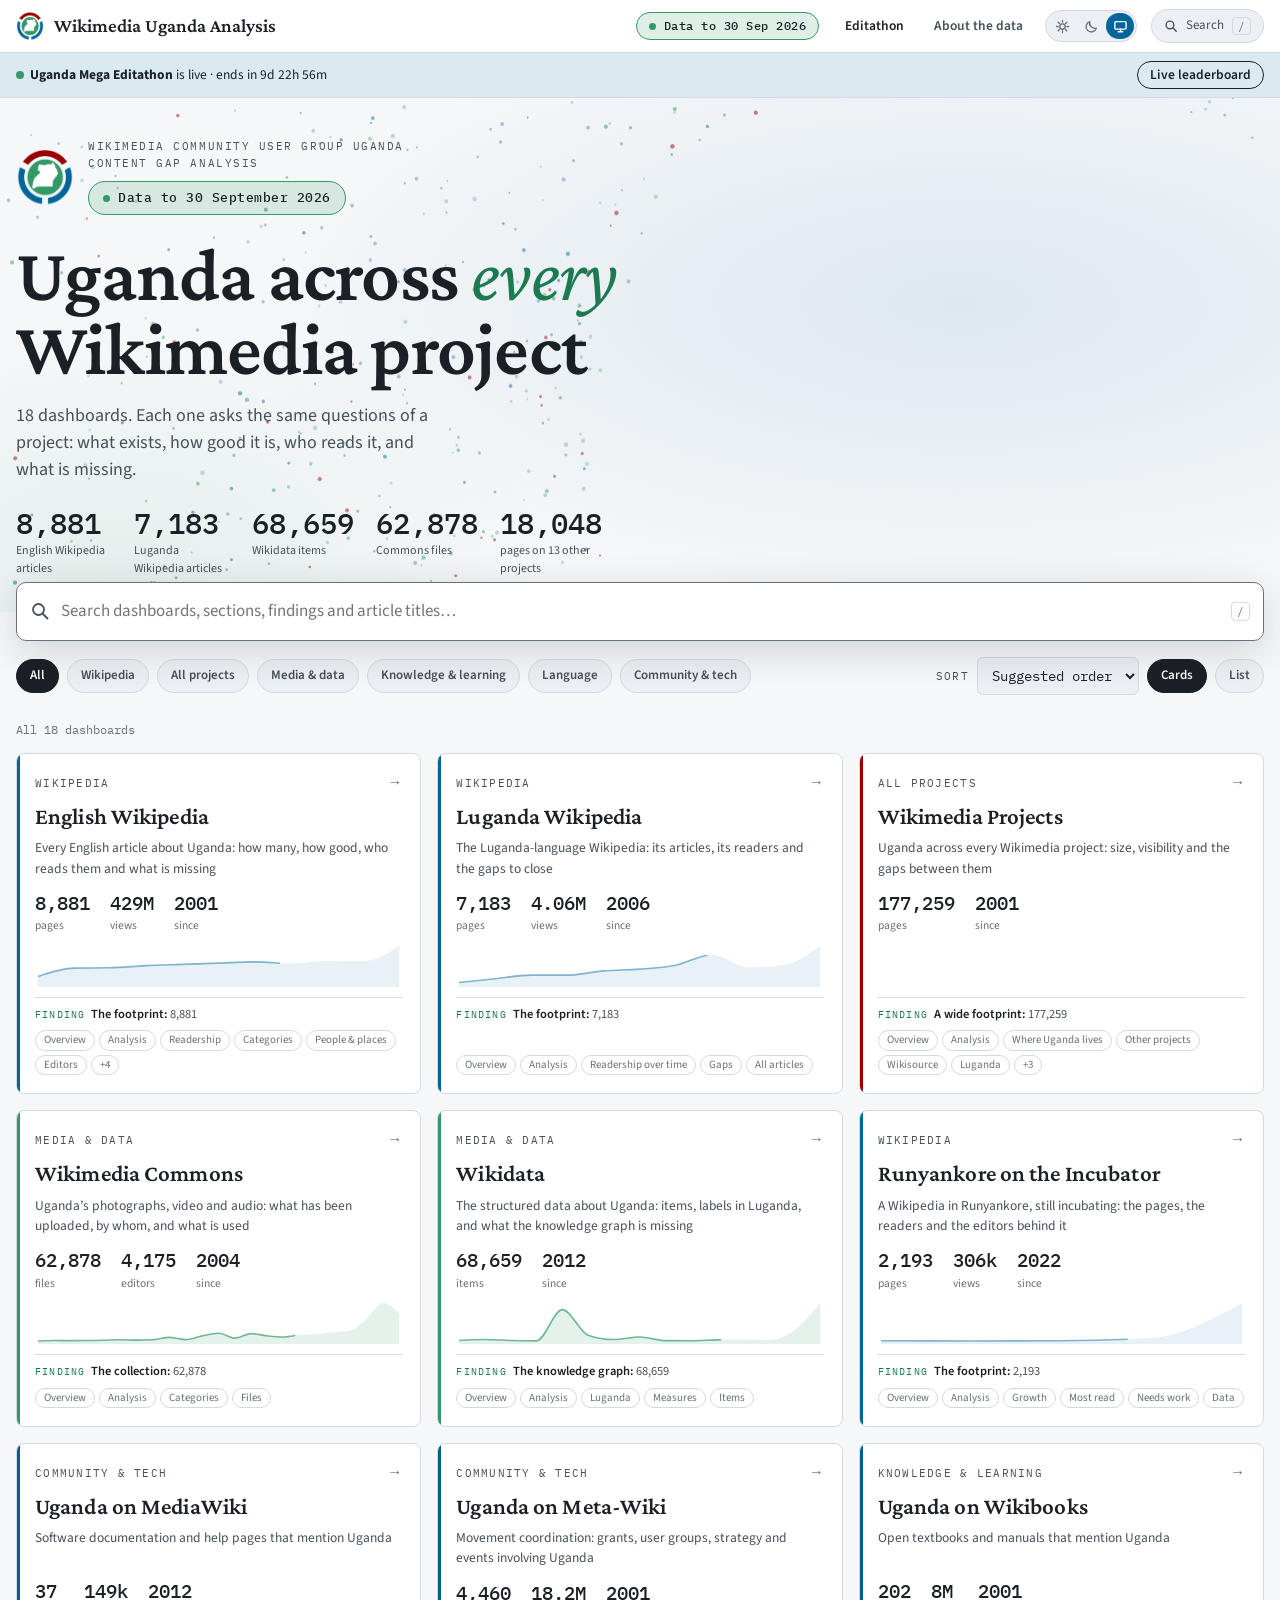
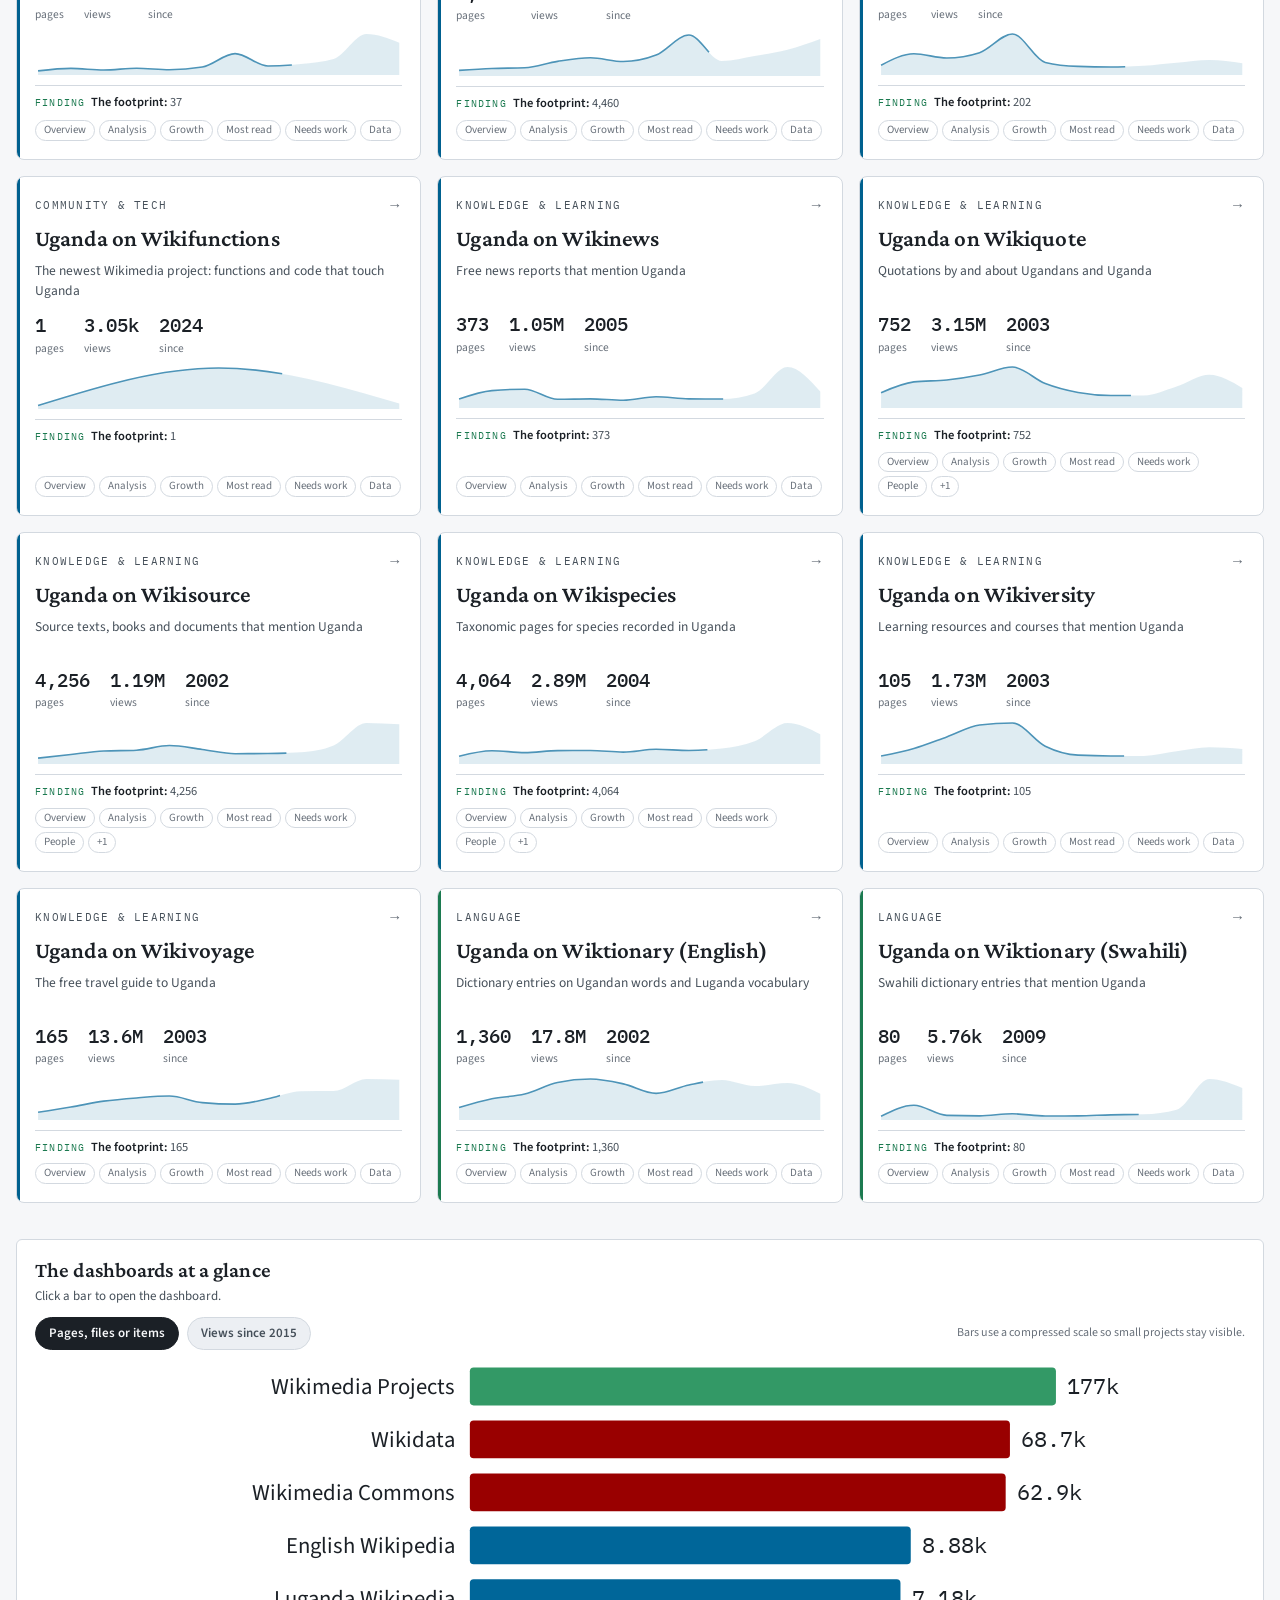
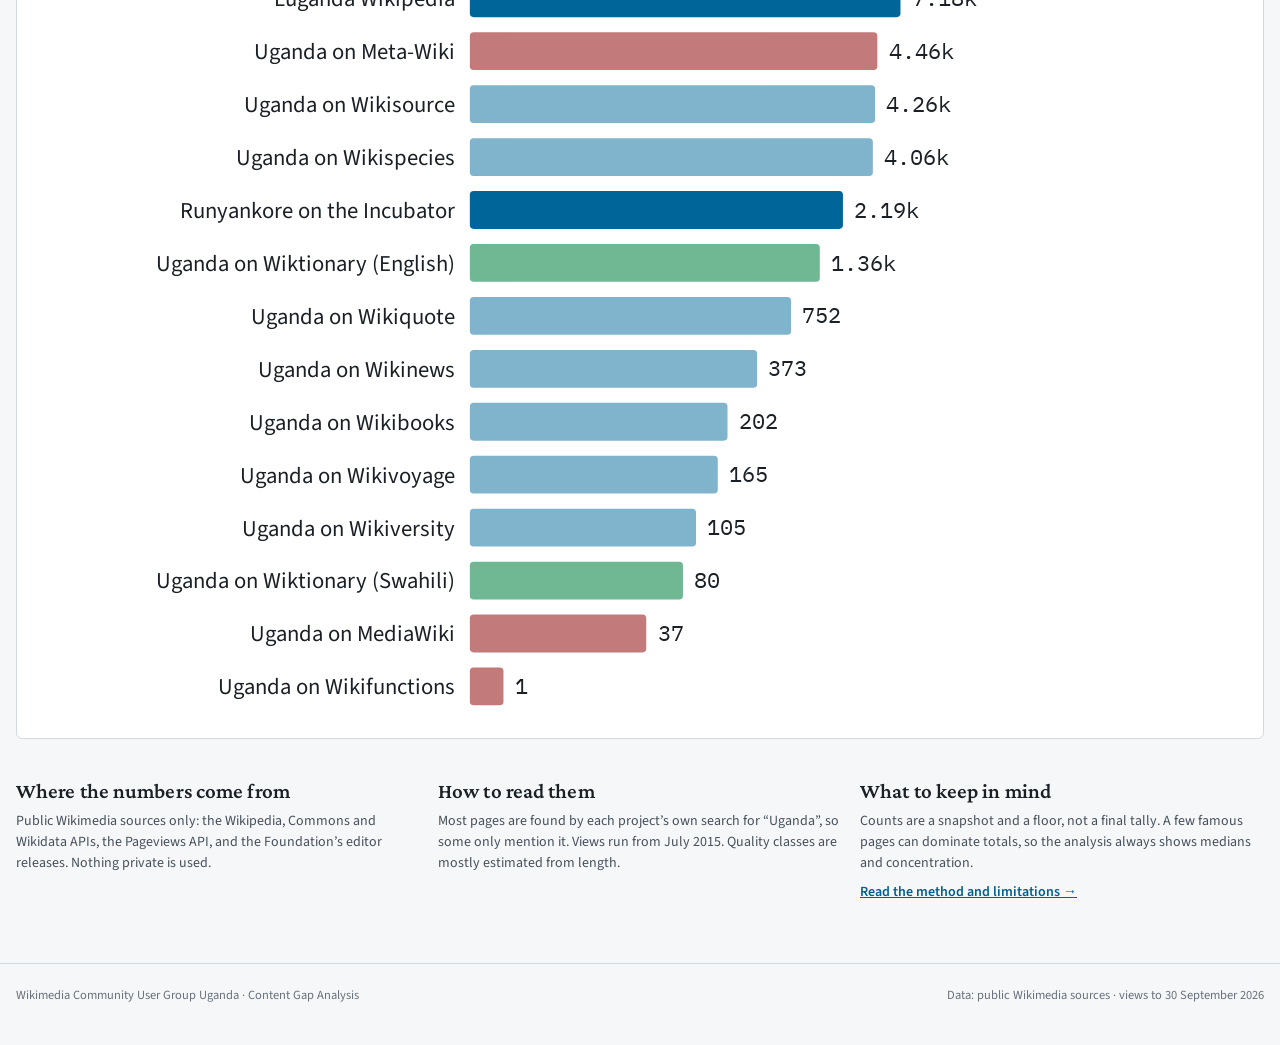
==== commit f8ab32a6: "Rename site to Wikimedia Uganda Analysis" ====
--- a/index.html
+++ b/index.html
@@ -2,7 +2,7 @@
 <script src="assets/live-patch.js"></script>
 <link rel="icon" href="favicon.ico" sizes="48x48"><link rel="icon" type="image/png" href="favicon.png" sizes="192x192"><link rel="apple-touch-icon" href="apple-touch-icon.png">
 <meta name="description" content="Interactive dashboards on Uganda across Wikipedia, Commons, Wikidata and other Wikimedia projects.">
-<meta property="og:title" content="Uganda Wikimedia Atlas"><meta property="og:description" content="18 dashboards on Uganda across Wikimedia projects: content, readership, editors and gaps."><meta property="og:image" content="https://kasozidenis.github.io/uganda-atlas/logo-512.png"><meta property="og:type" content="website"></head><body><title>Uganda Wikimedia Atlas</title>
+<meta property="og:title" content="Wikimedia Uganda Analysis"><meta property="og:description" content="18 dashboards on Uganda across Wikimedia projects: content, readership, editors and gaps."><meta property="og:image" content="https://kasozidenis.github.io/uganda-atlas/logo-512.png"><meta property="og:type" content="website"></head><body><title>Wikimedia Uganda Analysis</title>
 <meta name="claude:viewport-fit-sides" content="cover">
 <script>(function(){try{var p=localStorage.getItem('atlas-theme');if(p==='light'||p==='dark')document.documentElement.setAttribute('data-theme',p)}catch(e){}})()</script>
 <style>
@@ -384,8 +384,8 @@
 @media (max-width:560px){.topbar .wrap{gap:8px}.topbar .logo{font-size:15.5px;gap:7px}.topbar .logo img{width:24px;height:24px}.theme button{width:25px}.sbtn{padding:6px 9px}.sbtn .t,.sbtn kbd{display:none}}
 
 </style>
-<div class="topbar"><div class="wrap"><a class="logo" href="#"><img src="[data-uri]" alt="" width="28" height="28">Uganda Wikimedia Atlas</a><span class="sp"></span><span class="dbadge" title="All figures use data up to 30 September 2026">Data to 30 Sep 2026</span><a class="tl" href="editathon.html" style="color:var(--fg)">Editathon</a><a class="tl" href="#about">About the data</a><div class="theme" id="theme" role="group" aria-label="Colour theme"><button type="button" data-m="light" title="Light" aria-label="Light mode"><svg viewBox="0 0 20 20" fill="none" stroke="currentColor" stroke-width="1.8" stroke-linecap="round" aria-hidden="true"><circle cx="10" cy="10" r="3.6"/><path d="M10 2v2.2M10 15.8V18M2 10h2.2M15.8 10H18M4.3 4.3l1.6 1.6M14.1 14.1l1.6 1.6M15.7 4.3l-1.6 1.6M5.9 14.1l-1.6 1.6"/></svg></button><button type="button" data-m="dark" title="Dark" aria-label="Dark mode"><svg viewBox="0 0 20 20" fill="none" stroke="currentColor" stroke-width="1.8" stroke-linejoin="round" aria-hidden="true"><path d="M16.5 12.2A7 7 0 0 1 7.8 3.5a7 7 0 1 0 8.7 8.7z"/></svg></button><button type="button" data-m="system" title="Match my device" aria-label="System mode"><svg viewBox="0 0 20 20" fill="none" stroke="currentColor" stroke-width="1.8" stroke-linecap="round" stroke-linejoin="round" aria-hidden="true"><rect x="2.5" y="3.5" width="15" height="10" rx="1.5"/><path d="M7 17h6M10 13.5V17"/></svg></button></div><button class="sbtn" id="openSearch" type="button" aria-label="Search"><svg width="14" height="14" viewBox="0 0 20 20" aria-hidden="true"><circle cx="8.5" cy="8.5" r="5.5" fill="none" stroke="currentColor" stroke-width="2"/><path d="M13 13l4.5 4.5" stroke="currentColor" stroke-width="2" stroke-linecap="round"/></svg><span class="t">Search</span><kbd>/</kbd></button></div></div>
-<div id="app"><div class="wrap loading">Loading the atlas…</div></div>
+<div class="topbar"><div class="wrap"><a class="logo" href="#"><img src="[data-uri]" alt="" width="28" height="28">Wikimedia Uganda Analysis</a><span class="sp"></span><span class="dbadge" title="All figures use data up to 30 September 2026">Data to 30 Sep 2026</span><a class="tl" href="editathon.html" style="color:var(--fg)">Editathon</a><a class="tl" href="#about">About the data</a><div class="theme" id="theme" role="group" aria-label="Colour theme"><button type="button" data-m="light" title="Light" aria-label="Light mode"><svg viewBox="0 0 20 20" fill="none" stroke="currentColor" stroke-width="1.8" stroke-linecap="round" aria-hidden="true"><circle cx="10" cy="10" r="3.6"/><path d="M10 2v2.2M10 15.8V18M2 10h2.2M15.8 10H18M4.3 4.3l1.6 1.6M14.1 14.1l1.6 1.6M15.7 4.3l-1.6 1.6M5.9 14.1l-1.6 1.6"/></svg></button><button type="button" data-m="dark" title="Dark" aria-label="Dark mode"><svg viewBox="0 0 20 20" fill="none" stroke="currentColor" stroke-width="1.8" stroke-linejoin="round" aria-hidden="true"><path d="M16.5 12.2A7 7 0 0 1 7.8 3.5a7 7 0 1 0 8.7 8.7z"/></svg></button><button type="button" data-m="system" title="Match my device" aria-label="System mode"><svg viewBox="0 0 20 20" fill="none" stroke="currentColor" stroke-width="1.8" stroke-linecap="round" stroke-linejoin="round" aria-hidden="true"><rect x="2.5" y="3.5" width="15" height="10" rx="1.5"/><path d="M7 17h6M10 13.5V17"/></svg></button></div><button class="sbtn" id="openSearch" type="button" aria-label="Search"><svg width="14" height="14" viewBox="0 0 20 20" aria-hidden="true"><circle cx="8.5" cy="8.5" r="5.5" fill="none" stroke="currentColor" stroke-width="2"/><path d="M13 13l4.5 4.5" stroke="currentColor" stroke-width="2" stroke-linecap="round"/></svg><span class="t">Search</span><kbd>/</kbd></button></div></div>
+<div id="app"><div class="wrap loading">Loading the analysis…</div></div>
 <footer class="sitefoot"><div class="wrap"><span>Wikimedia Community User Group Uganda · Content Gap Analysis</span><span>Data: public Wikimedia sources · views to 30 September 2026</span></div></footer>
 <div class="tip" id="tip" role="tooltip"></div>
 <script>window.LOGO="[data-uri]";</script>
@@ -1068,7 +1068,7 @@
 }
 function SearchBox(opts={}){
   const wrap=h('div',{class:'sbox'+(opts.big?' big':'')});
-  const inp=h('input',{type:'search',placeholder:opts.placeholder||'Search dashboards, sections, findings and pages…','aria-label':'Search the atlas','aria-controls':'sres','aria-autocomplete':'list',autocomplete:'off',spellcheck:'false'});
+  const inp=h('input',{type:'search',placeholder:opts.placeholder||'Search dashboards, sections, findings and pages…','aria-label':'Search the analysis','aria-controls':'sres','aria-autocomplete':'list',autocomplete:'off',spellcheck:'false'});
   const kbd=h('kbd',{class:'skbd'},'/');
   const panel=h('div',{class:'spanel',id:'sres',role:'listbox',hidden:true});
   wrap.append(h('span',{class:'sico','aria-hidden':'true',html:'<svg viewBox="0 0 20 20"><circle cx="8.5" cy="8.5" r="5.5" fill="none" stroke="currentColor" stroke-width="1.8"/><path d="M13 13l4.5 4.5" stroke="currentColor" stroke-width="1.8" stroke-linecap="round"/></svg>'}),inp,kbd,panel);
@@ -1118,7 +1118,7 @@
   onLeave(()=>{run=false;cancelAnimationFrame(raf);removeEventListener('resize',rs)});
 }
 function renderHub(app){
-  document.title='Uganda Wikimedia Atlas';
+  document.title='Wikimedia Uganda Analysis';
   const D=MAN.dash,by=Object.fromEntries(D.map(d=>[d.id,d]));
   const other=D.filter(d=>!['english','luganda','projects','commons','wikidata'].includes(d.id));
   const tot={en:by.english.pages,lg:by.luganda.pages,cm:by.commons.pages,wd:by.wikidata.pages,ot:d3.sum(other,d=>d.pages)};
@@ -1207,7 +1207,7 @@
   leave();a.innerHTML='';window.scrollTo(0,0);
   a.append(h('div',{class:'wrap loading'},h('div',{class:'prog'},h('i',{style:'width:40%'})),'Loading '+meta.title+'…'));
   let d;try{d=await getJSON(`d/${id}.json`)}catch(e){a.innerHTML='<div class="wrap loading">Could not load this dashboard.</div>';return}
-  a.innerHTML='';document.title=meta.title+' · Uganda Wikimedia Atlas';
+  a.innerHTML='';document.title=meta.title+' · Wikimedia Uganda Analysis';
   const idx=MAN.dash.findIndex(x=>x.id===id);
   const head=h('header',{class:'dhero'},h('div',{class:'wrap'},
     h('nav',{class:'crumbs','aria-label':'Breadcrumb'},h('a',{href:'#'},'All dashboards'),h('span',null,'/'),h('span',{style:'color:var(--fg)'},d.title)),
@@ -1237,7 +1237,7 @@
 }
 // ---------- about
 function renderAbout(){
-  leave();const a=app();a.innerHTML='';window.scrollTo(0,0);document.title='About the data · Uganda Wikimedia Atlas';
+  leave();const a=app();a.innerHTML='';window.scrollTo(0,0);document.title='About the data · Wikimedia Uganda Analysis';
   const sec=(t,...k)=>h('section',{class:'asec'},h('h2',null,t),...k);
   a.append(h('header',{class:'dhero'},h('div',{class:'wrap'},h('nav',{class:'crumbs'},h('a',{href:'#'},'All dashboards'),h('span',null,'/'),h('span',{style:'color:var(--fg)'},'About the data')),h('h1',null,'About the data'),h('p',{class:'lede'},'Where every number comes from, how it was worked out, and what it cannot tell you. Read this before quoting a figure.'))));
   const m=h('main',{class:'wrap about'});a.append(m);
@@ -1285,7 +1285,7 @@
 }
 async function boot(){
   const a=app();
-  try{[MAN,SI]=await Promise.all([getJSON('d/manifest.json'),getJSON('d/search.json')])}catch(e){a.innerHTML='<div class="wrap loading">Could not load the atlas data.</div>';console.error(e);return}
+  try{[MAN,SI]=await Promise.all([getJSON('d/manifest.json'),getJSON('d/search.json')])}catch(e){a.innerHTML='<div class="wrap loading">Could not load the analysis data.</div>';console.error(e);return}
   initTheme();$('#openSearch').onclick=openPalette;
   document.addEventListener('keydown',e=>{if(!/INPUT|SELECT|TEXTAREA/.test(document.activeElement.tagName)&&(e.key==='/'||(e.key==='k'&&(e.metaKey||e.ctrlKey)))&&location.hash&&location.hash!=='#home'){e.preventDefault();openPalette()}});
   addEventListener('hashchange',route);route();
